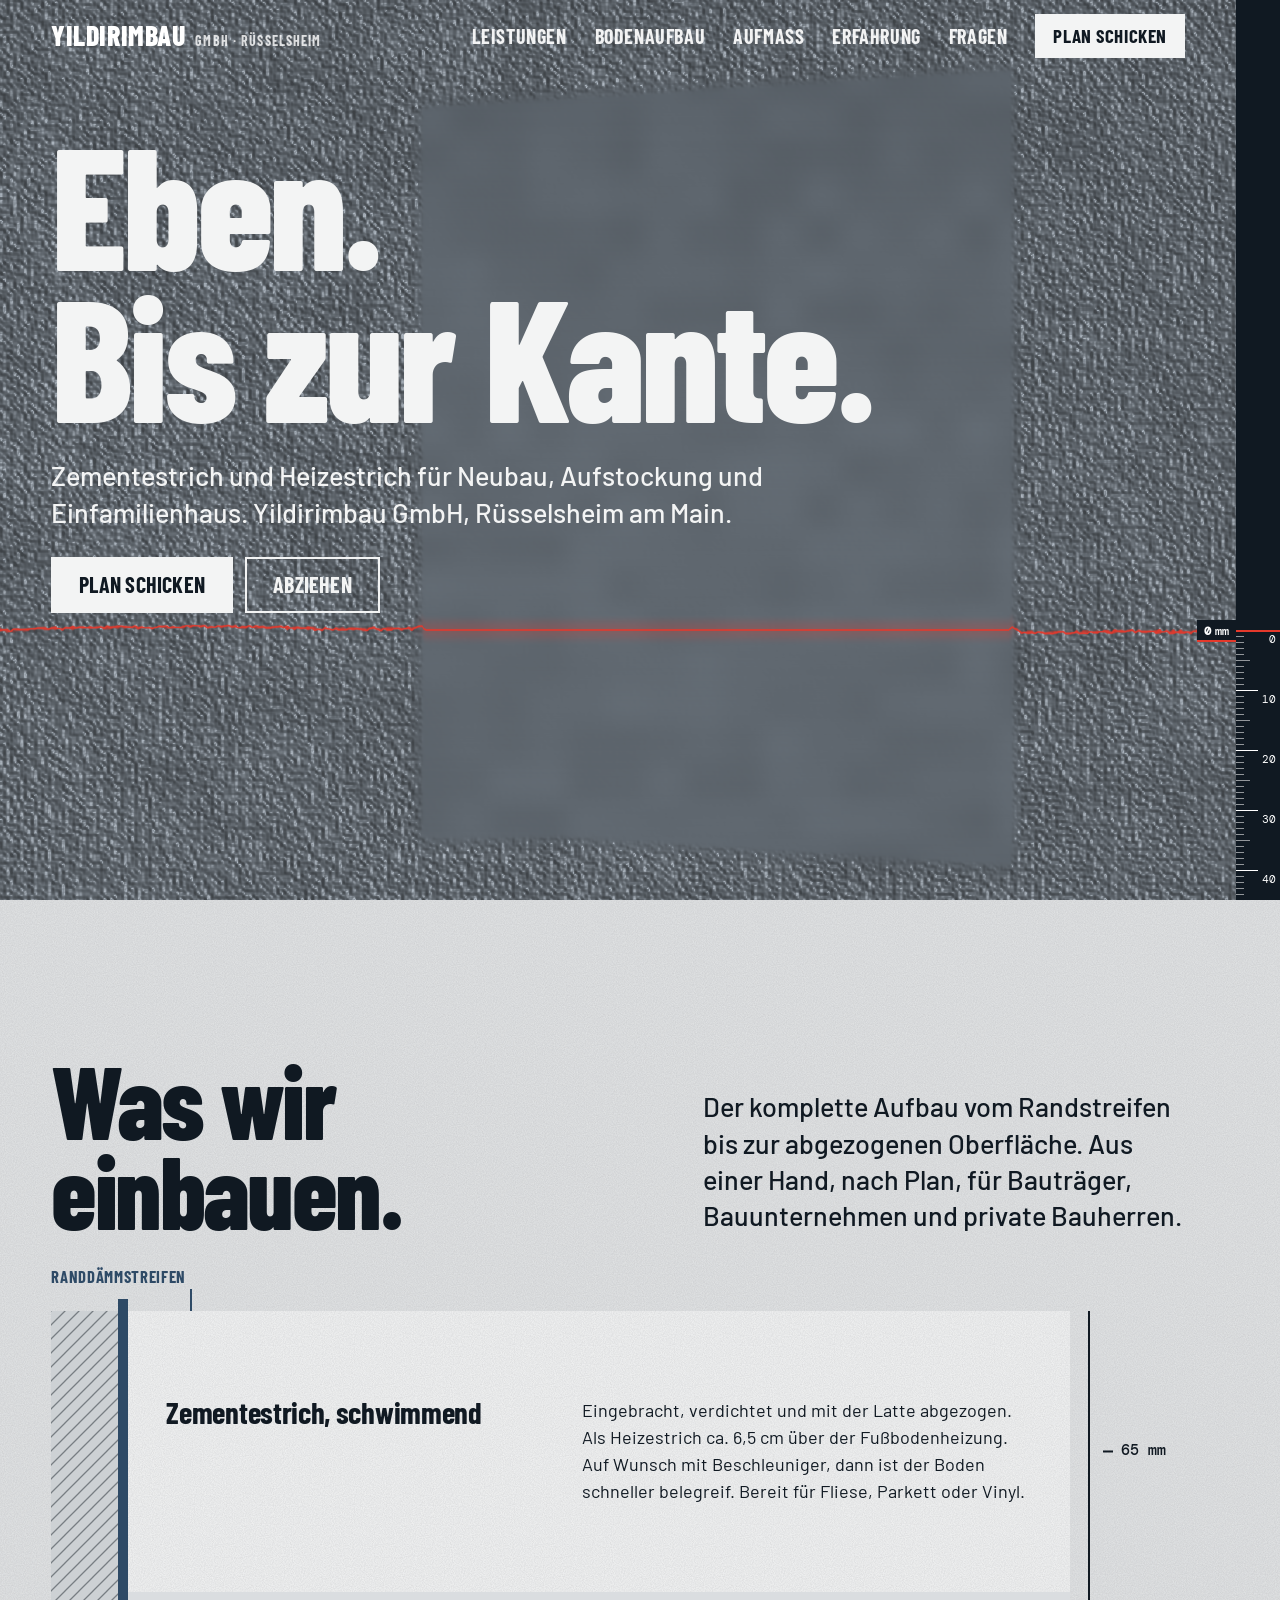
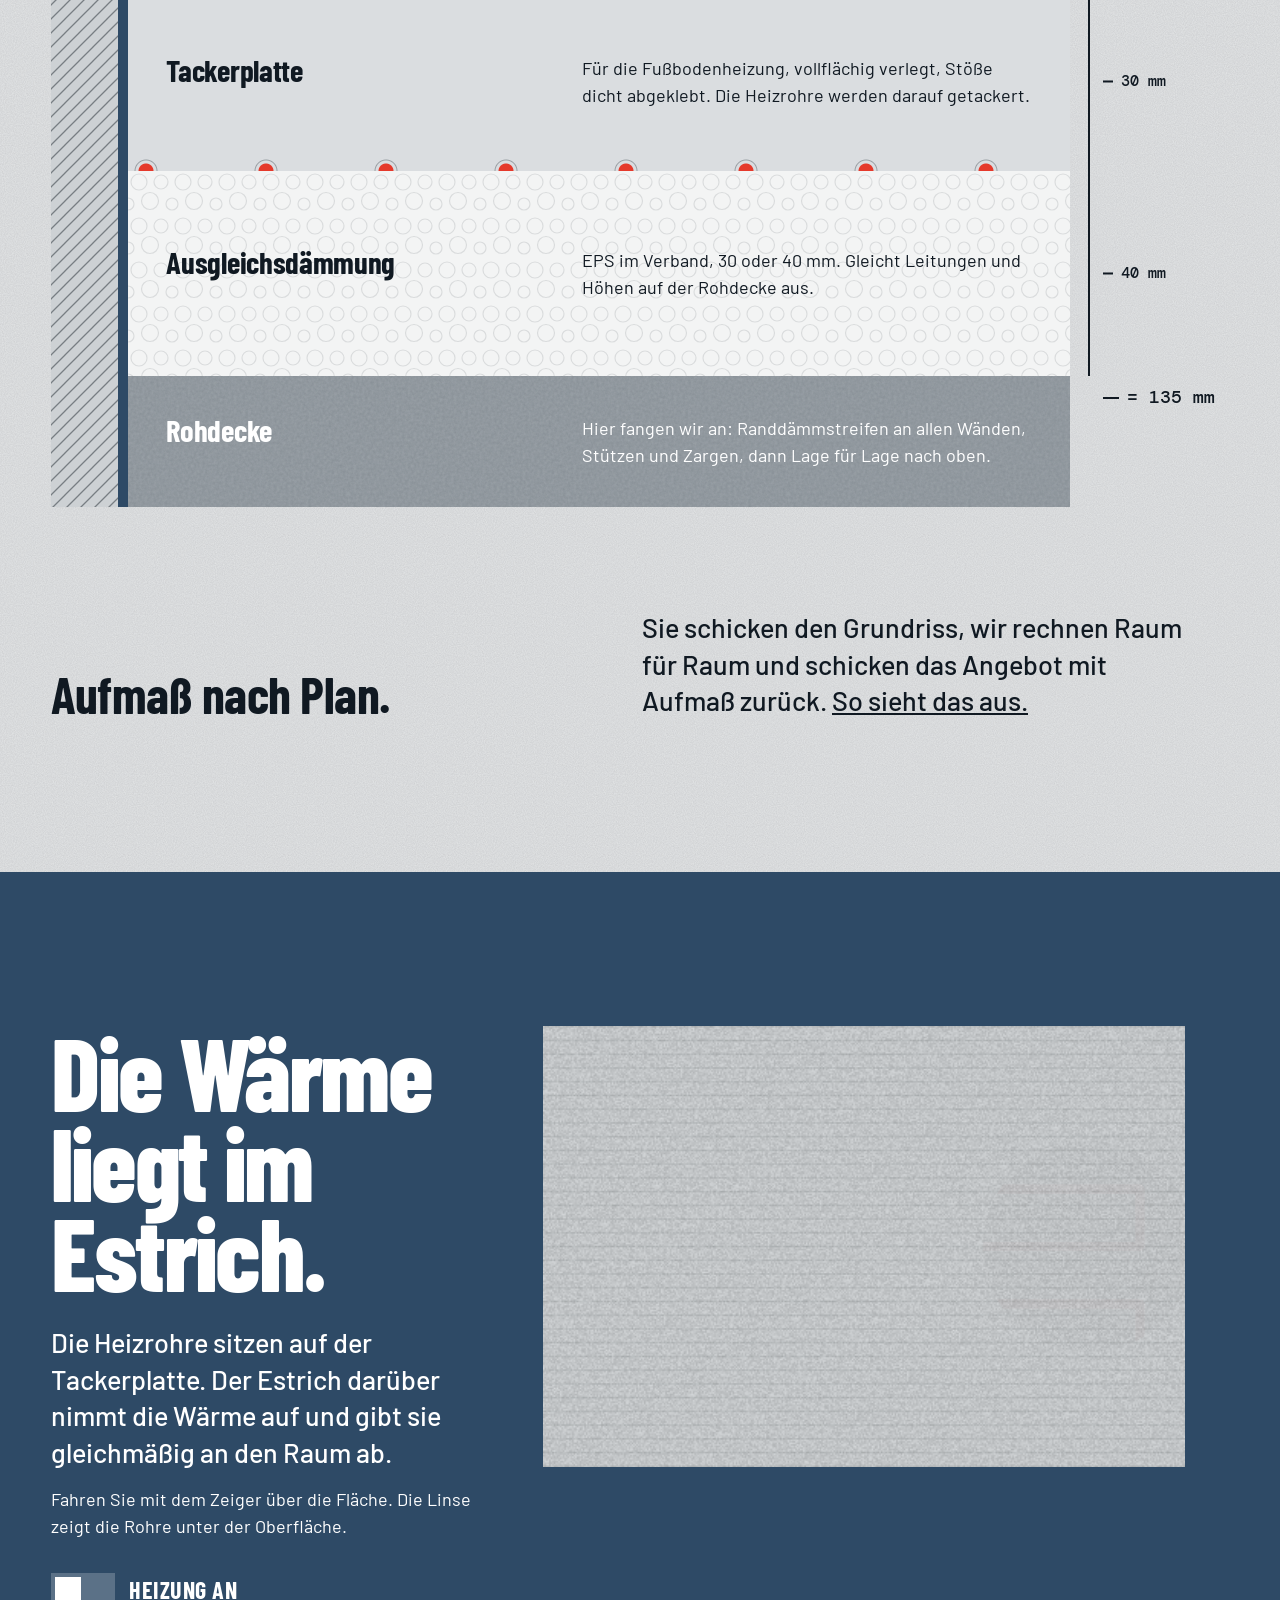
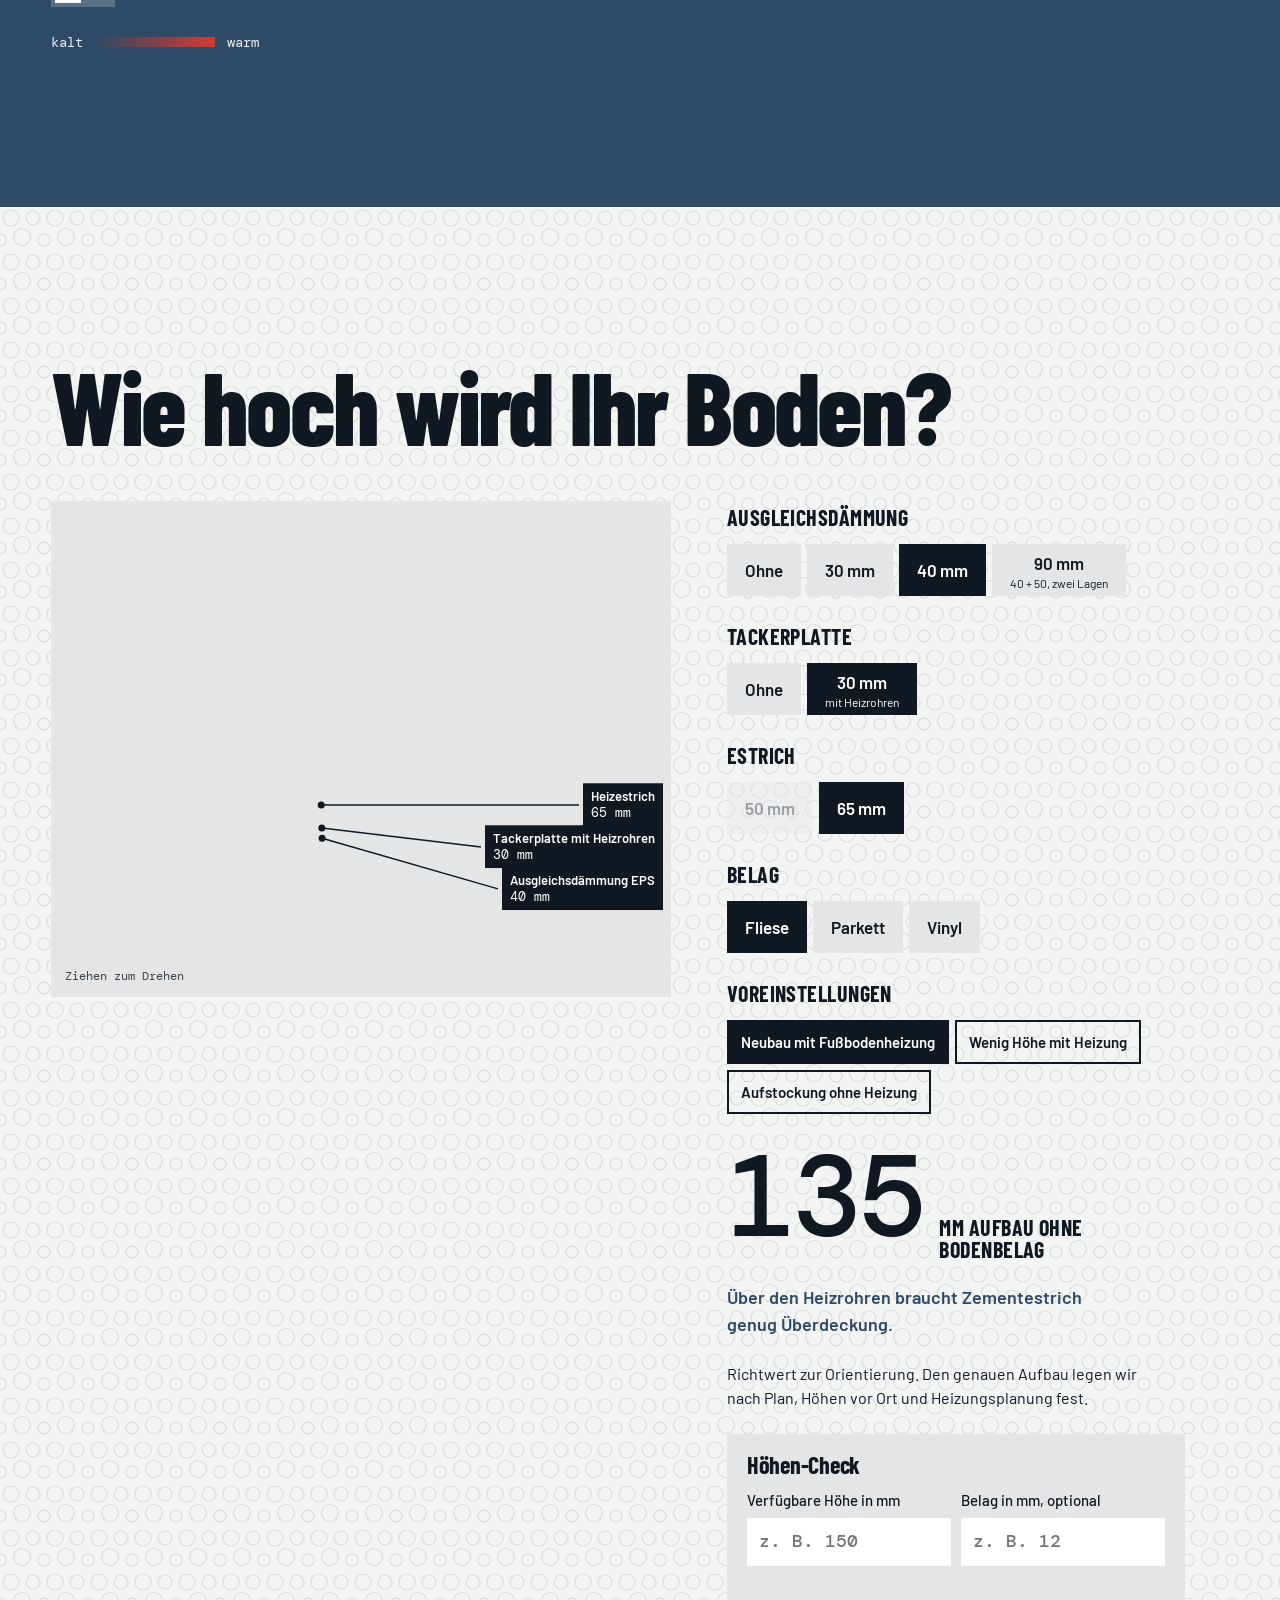
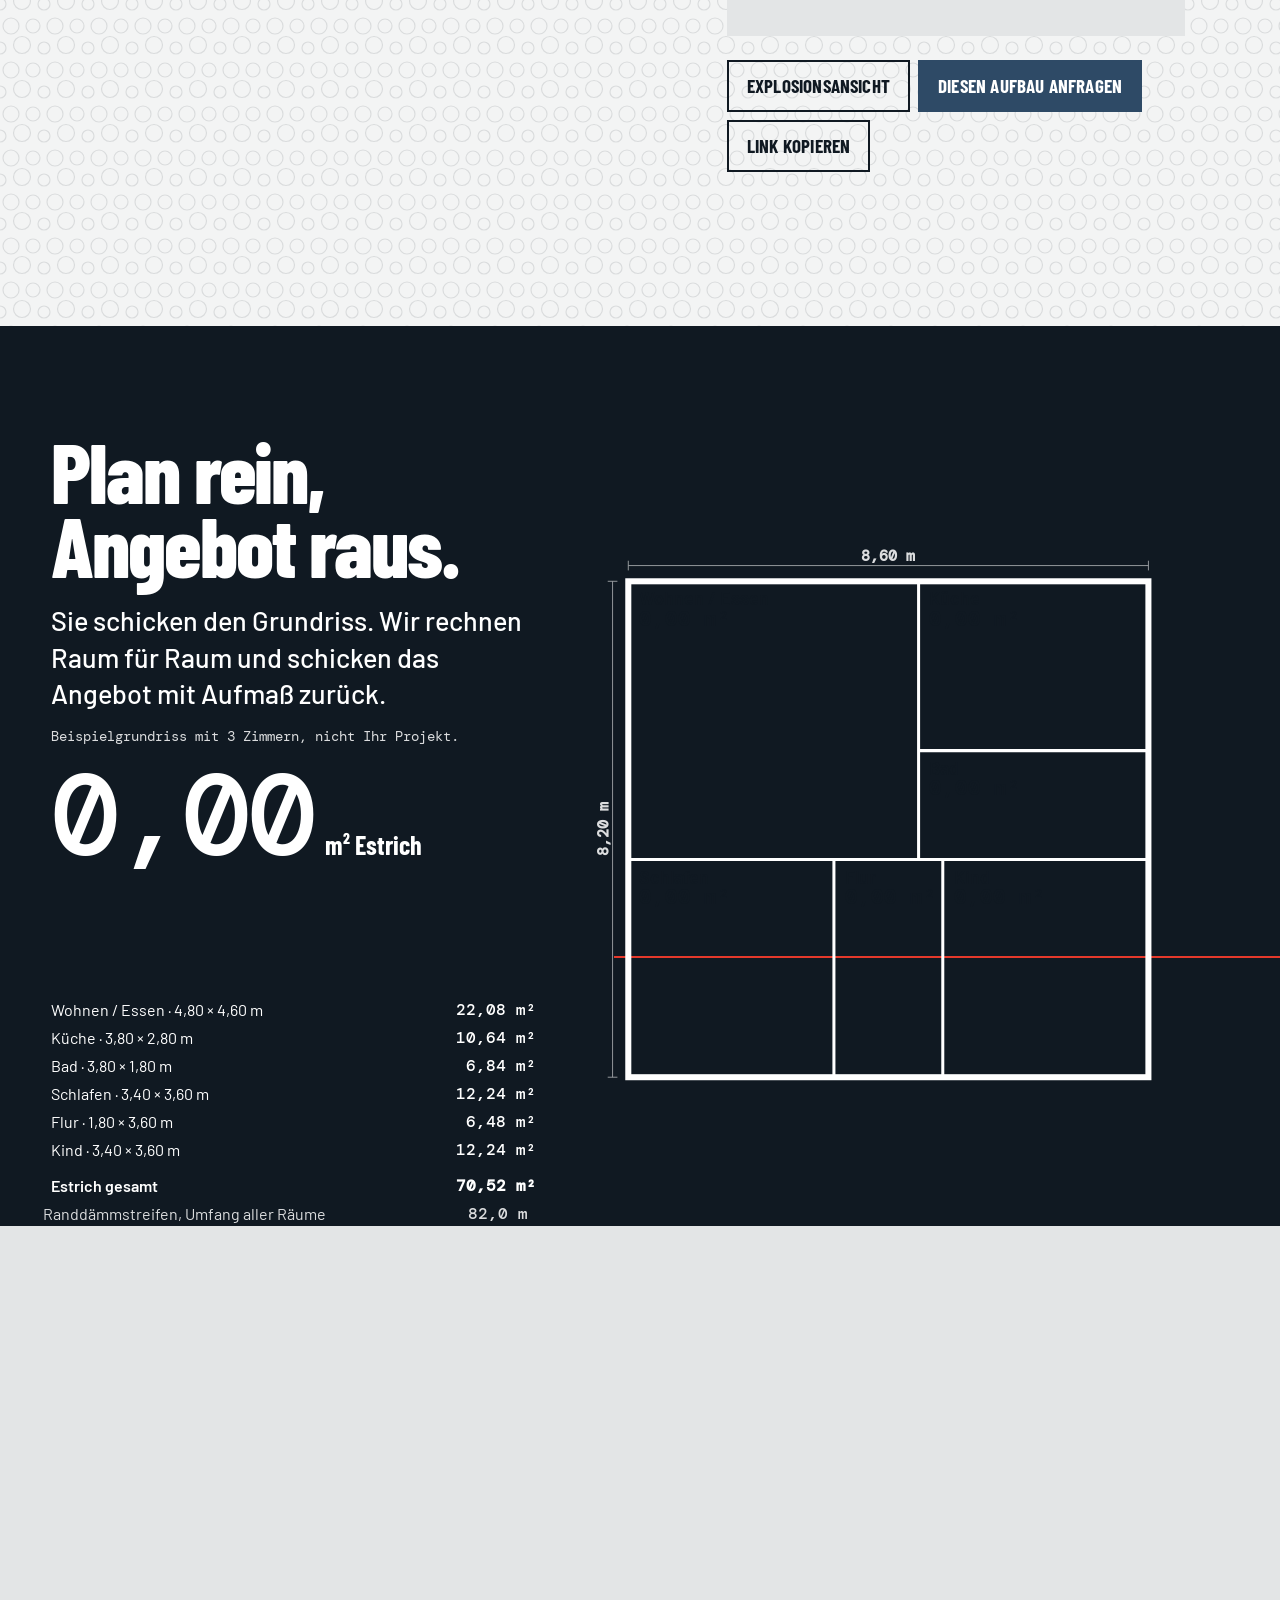
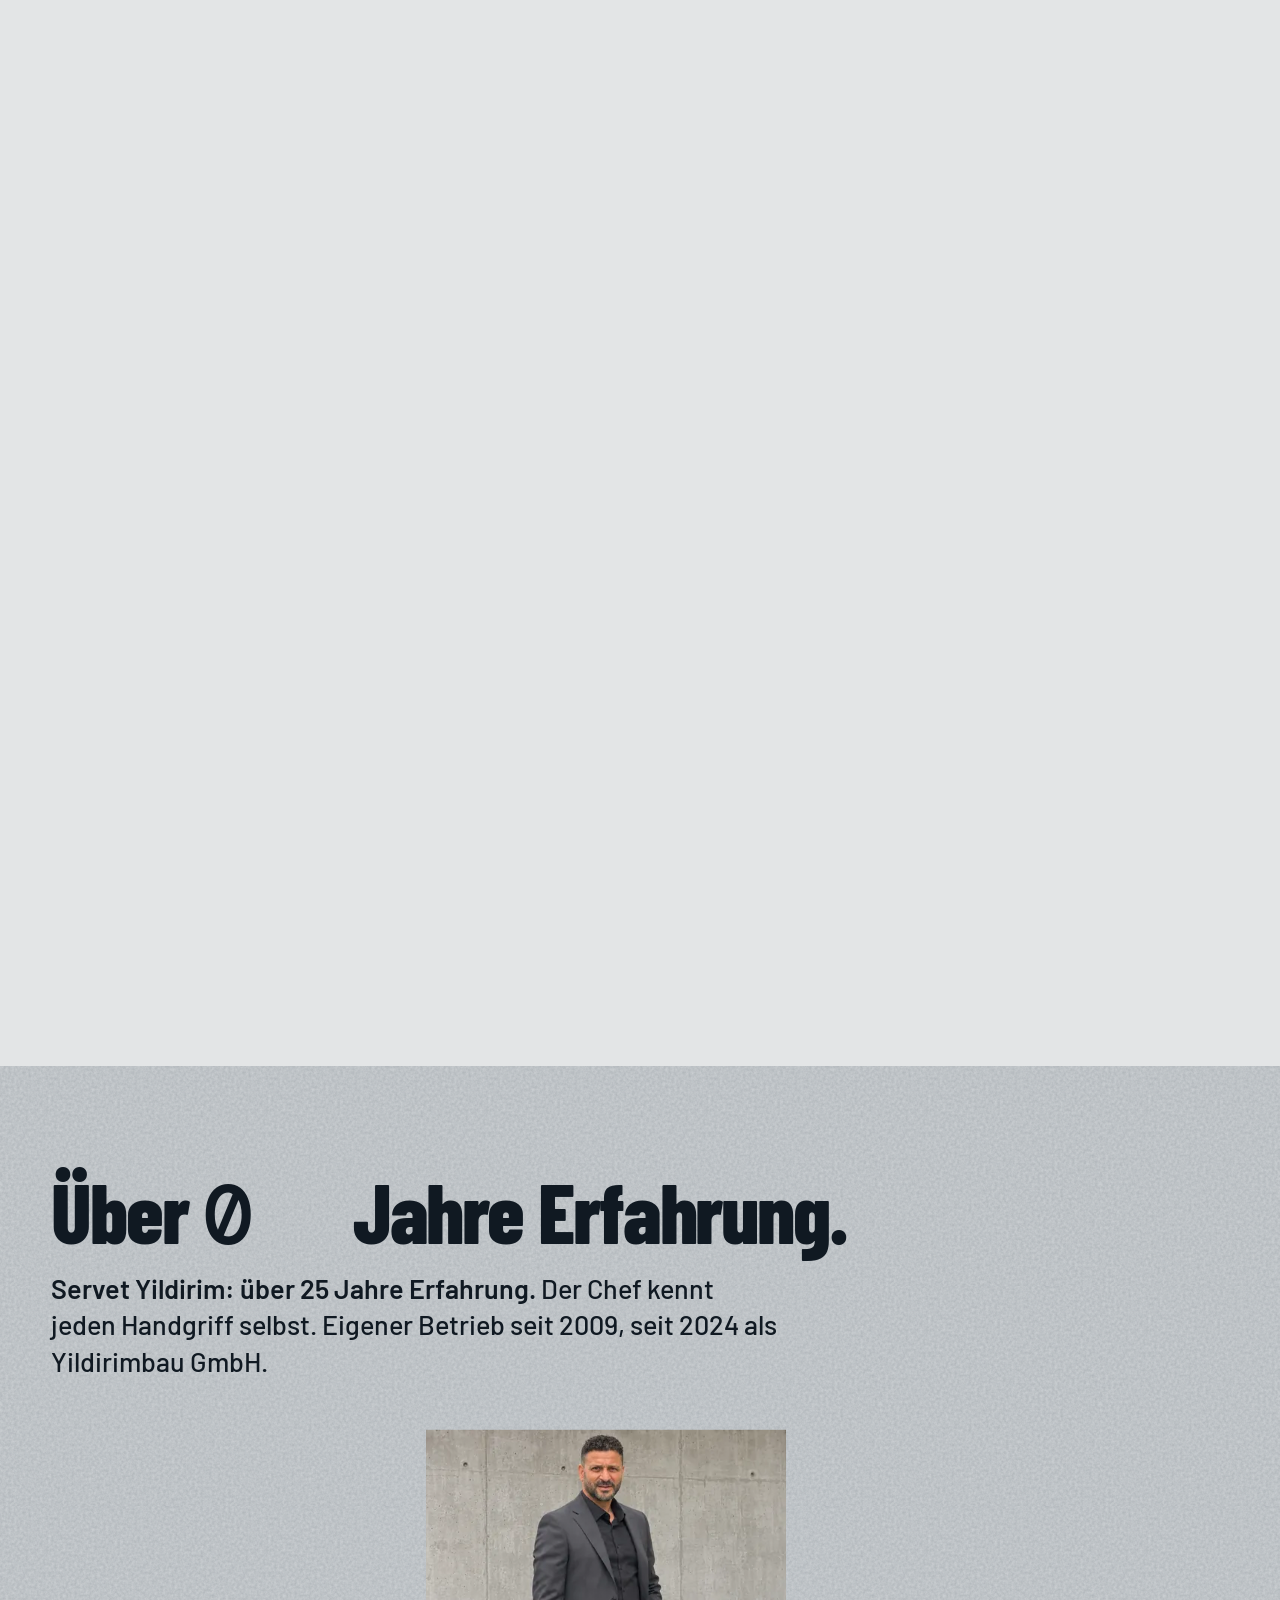
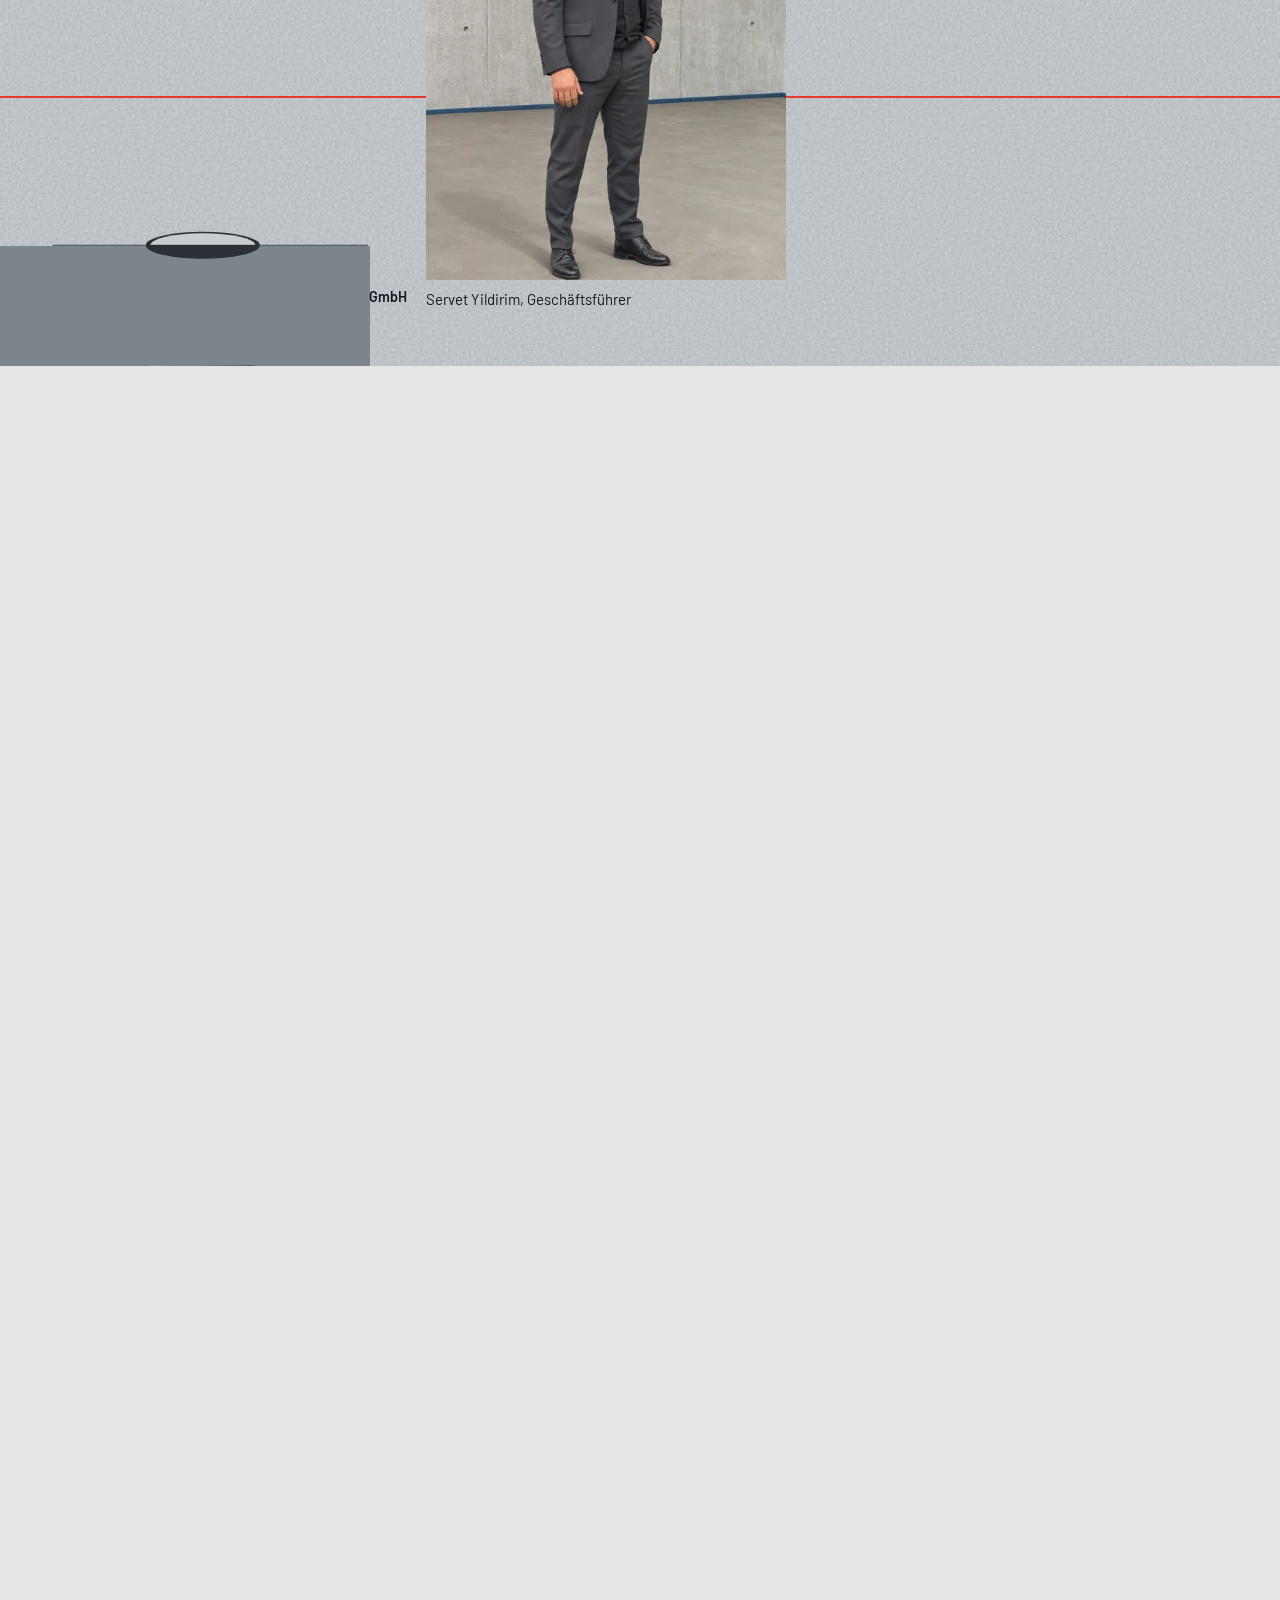
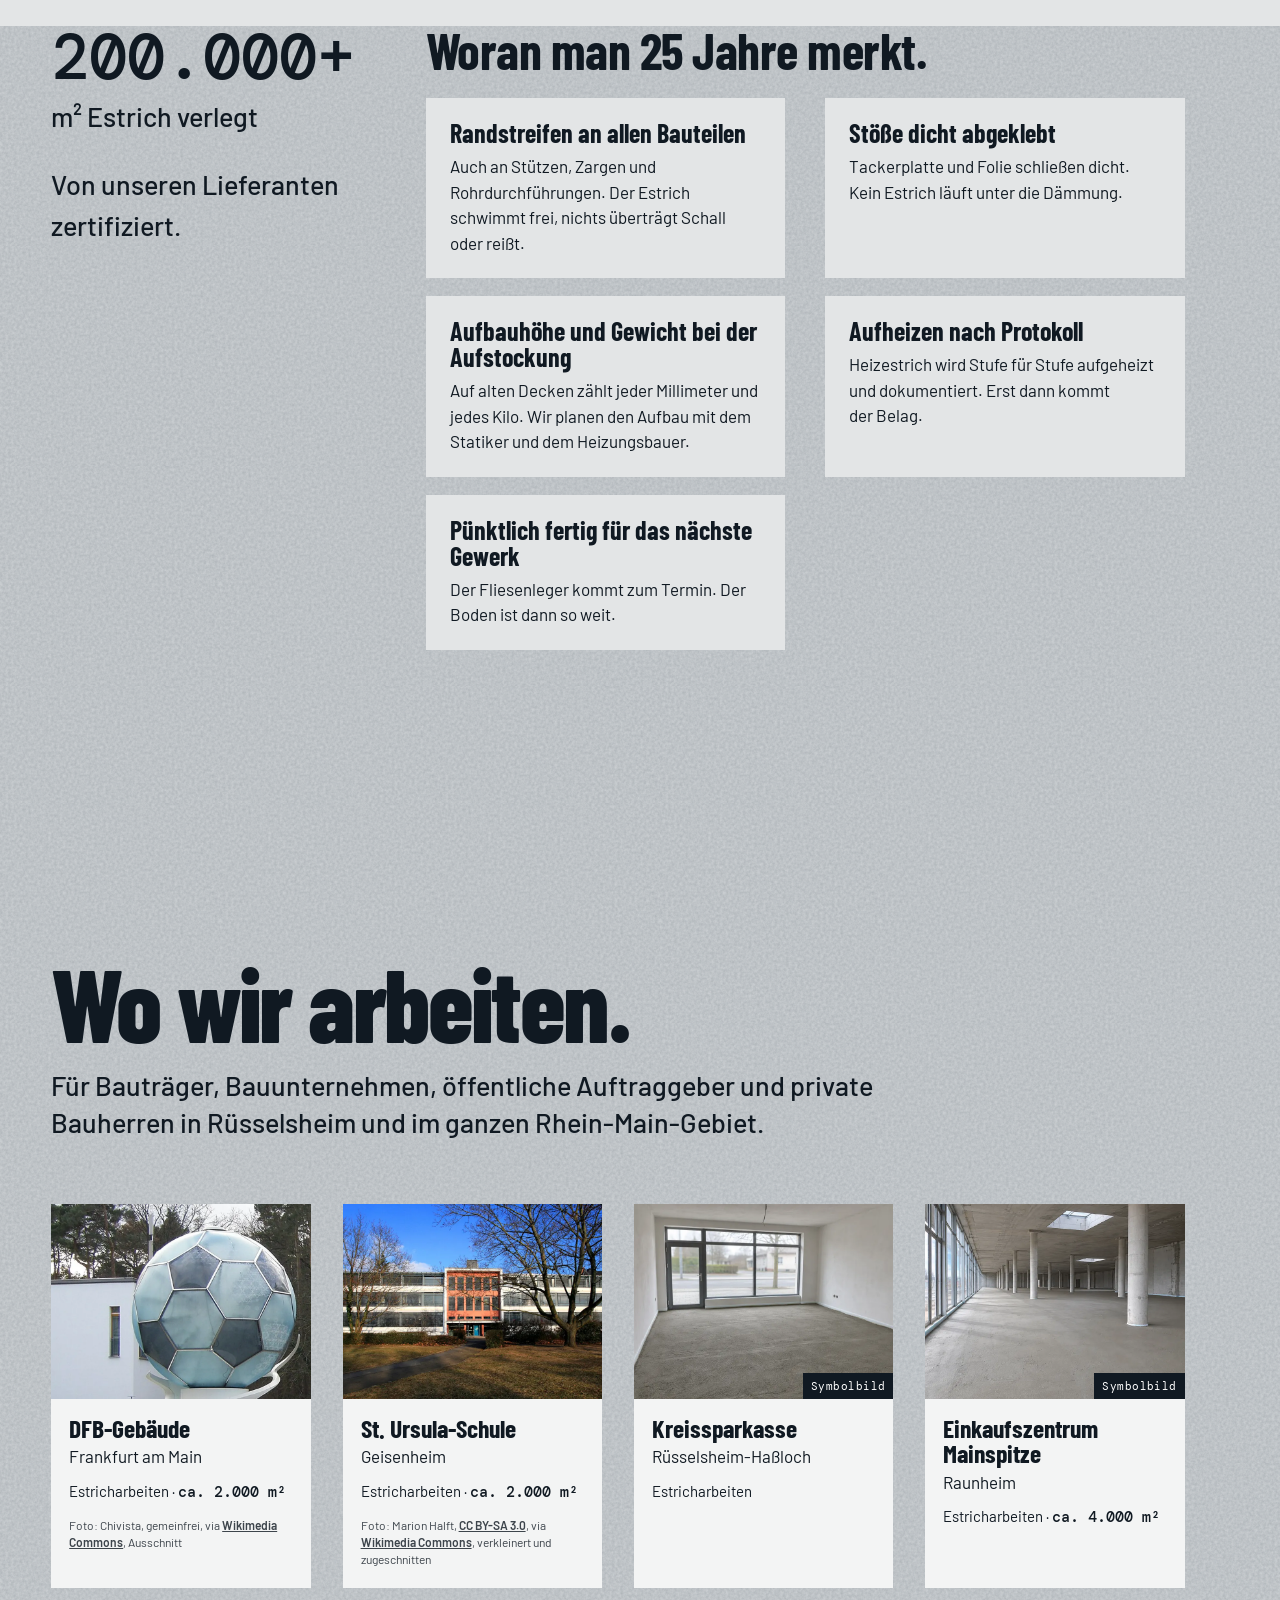
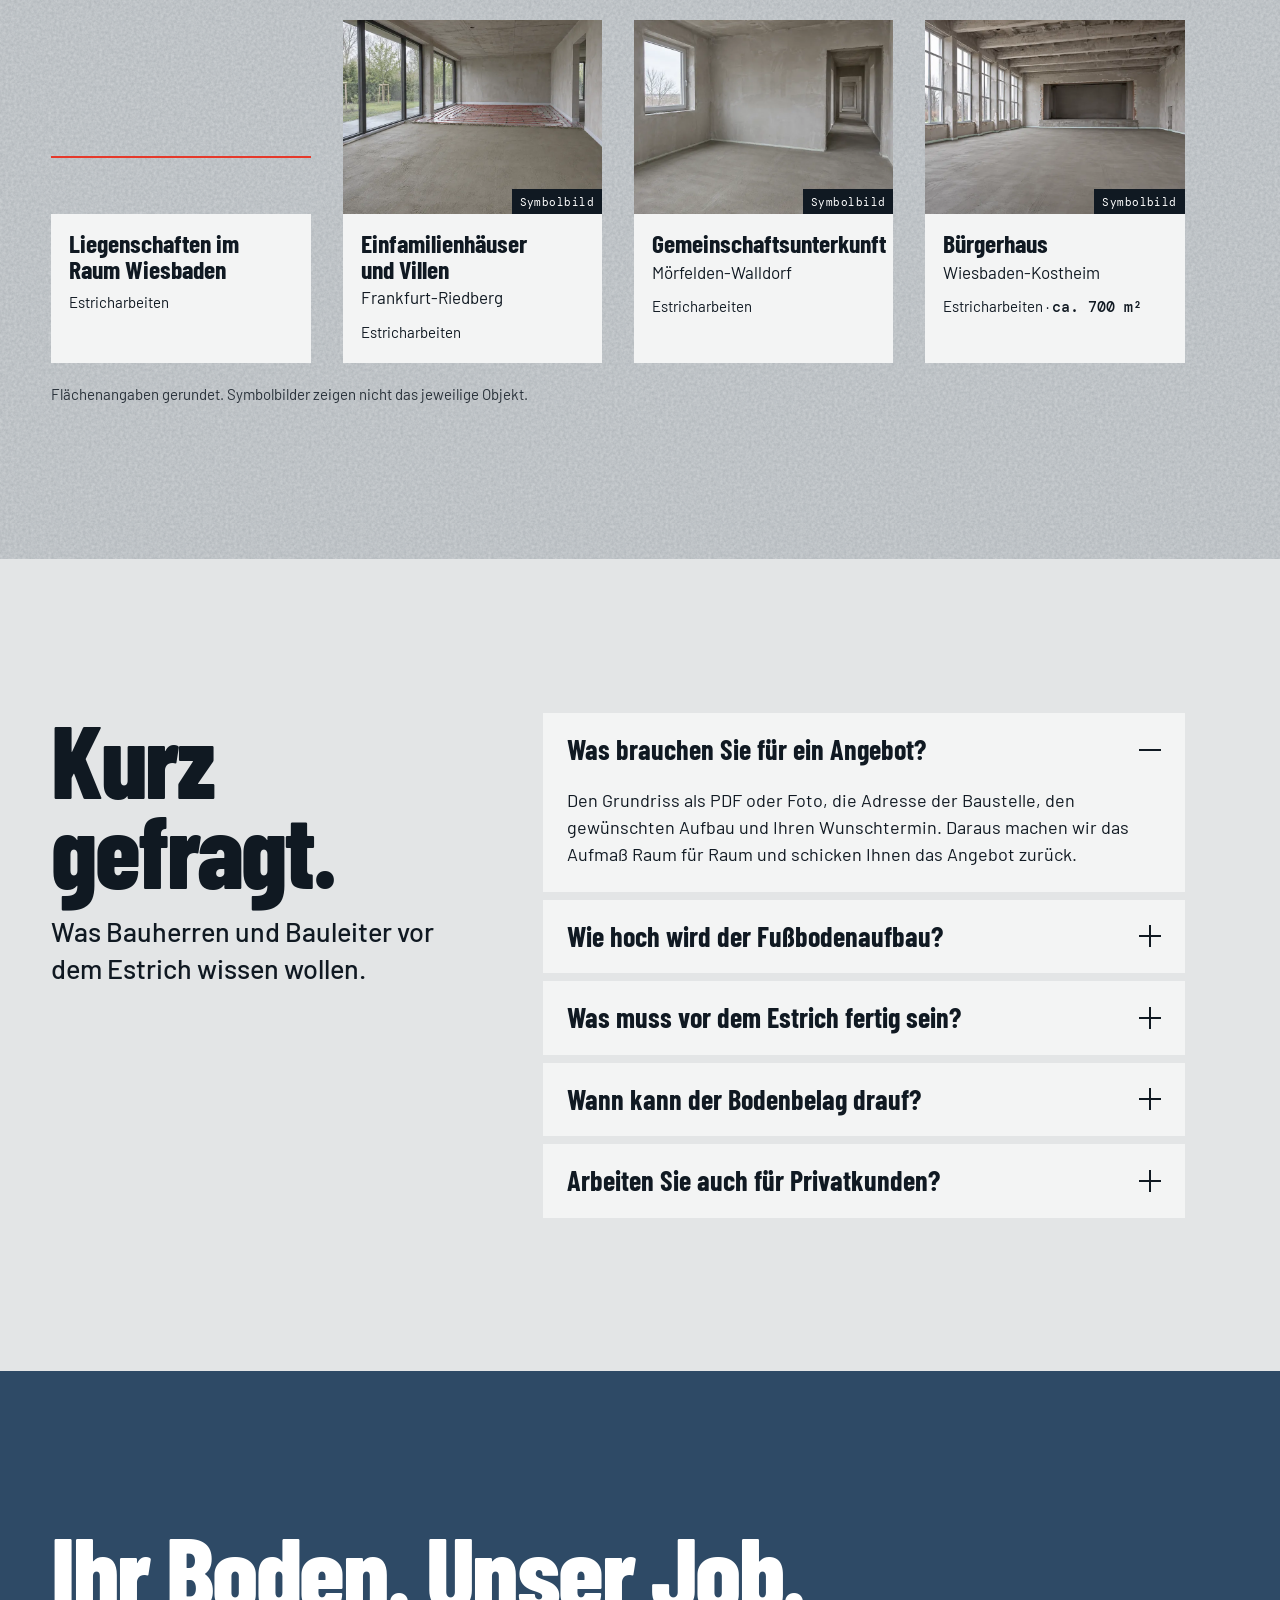
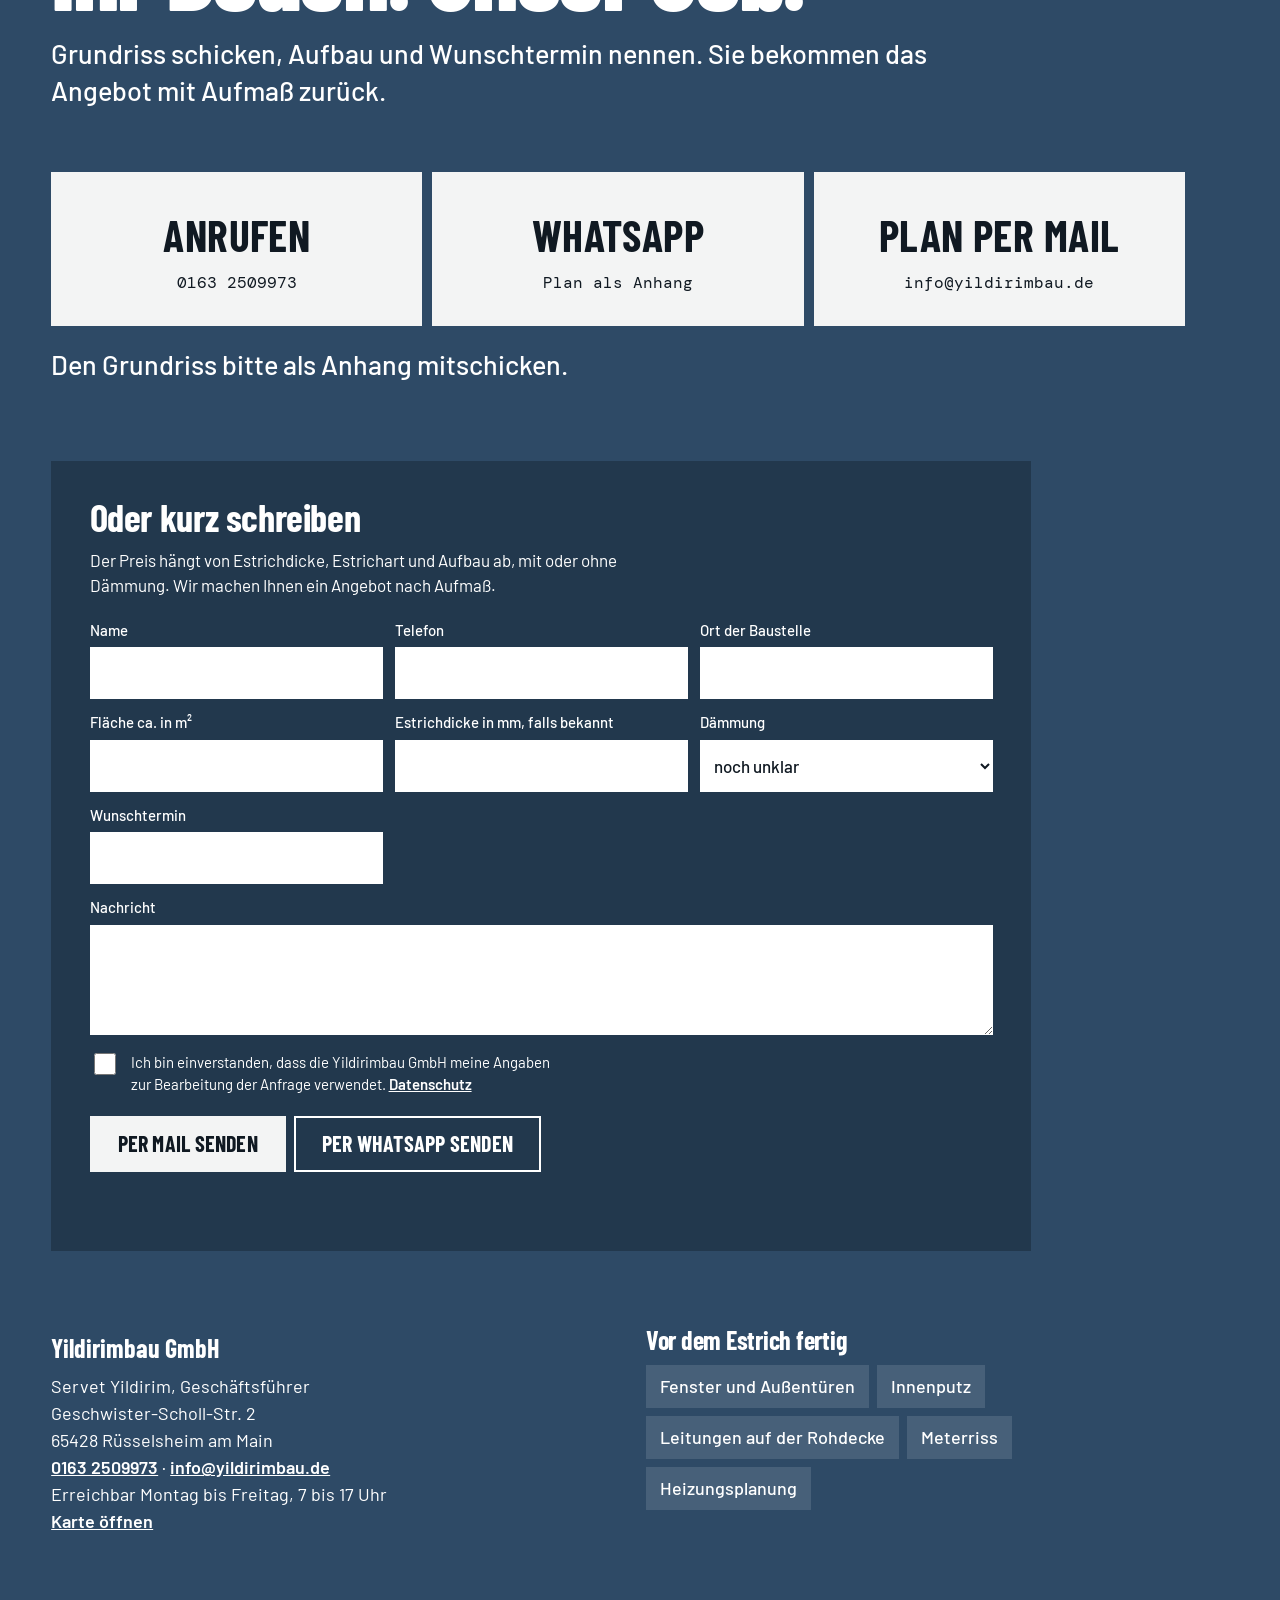
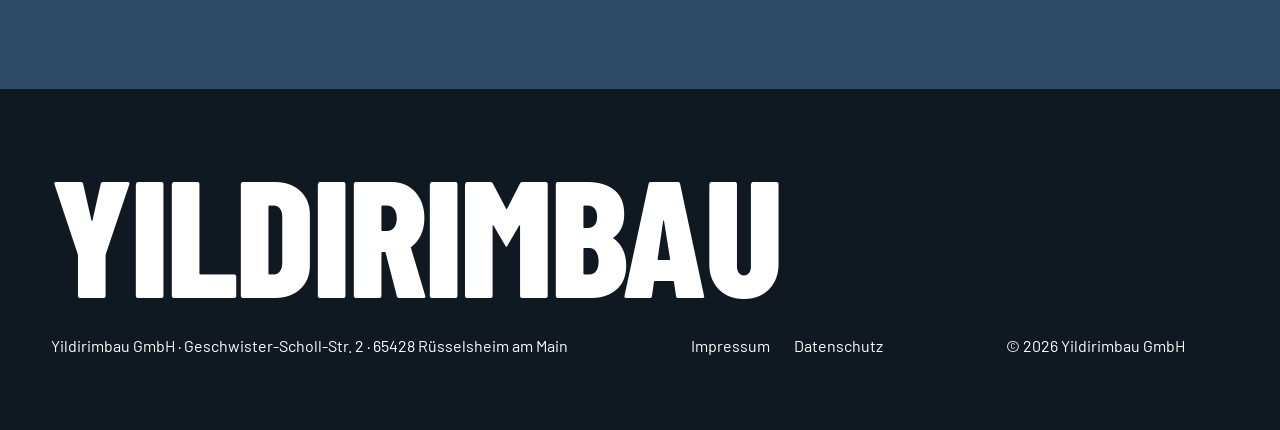
==== index.html @ 51aabd14 "Website Yildirimbau GmbH" ====
<!doctype html>
<html lang="de" class="no-js">
<head>
<meta charset="utf-8">
<meta name="viewport" content="width=device-width, initial-scale=1, viewport-fit=cover">
<title>Yildirimbau GmbH · Estrich und Bodenaufbau aus Rüsselsheim</title>
<meta name="description" content="Zementestrich, Heizestrich, Tackerplatte und Dämmung für Neubau, Aufstockung und Einfamilienhaus in Rüsselsheim und im Rhein-Main-Gebiet. Grundriss schicken, Angebot mit Aufmaß erhalten.">
<link rel="canonical" href="https://yildirimbau.de/">
<meta name="theme-color" content="#3E444A">
<meta property="og:type" content="website">
<meta property="og:locale" content="de_DE">
<meta property="og:site_name" content="Yildirimbau GmbH">
<meta property="og:title" content="Eben. Bis zur Kante. · Yildirimbau GmbH, Rüsselsheim">
<meta property="og:description" content="Zementestrich und Heizestrich für Neubau, Aufstockung und Einfamilienhaus. Grundriss schicken, Angebot mit Aufmaß erhalten.">
<meta property="og:url" content="https://yildirimbau.de/">
<meta property="og:image" content="https://yildirimbau.de/og.png">
<meta property="og:image:width" content="1200">
<meta property="og:image:height" content="630">
<meta name="twitter:card" content="summary_large_image">
<link rel="icon" href="/favicon.svg" type="image/svg+xml">
<link rel="icon" href="/favicon.png" type="image/png" sizes="48x48">
<link rel="apple-touch-icon" href="/apple-touch-icon.png">
<link rel="preload" href="/fonts/barlow-condensed-800.woff2" as="font" type="font/woff2" crossorigin>
<link rel="preload" href="/fonts/barlow-400.woff2" as="font" type="font/woff2" crossorigin>
<script>document.documentElement.classList.replace('no-js','js');if(matchMedia('(prefers-reduced-motion: reduce)').matches)document.documentElement.classList.add('reduziert');</script>
<script type="application/ld+json">
{"@context":"https://schema.org","@type":"GeneralContractor","name":"Yildirimbau GmbH","url":"https://yildirimbau.de/","description":"Zementestrich, Heizestrich, Tackerplatte und Ausgleichsdämmung für Neubau, Aufstockung und Einfamilienhaus.","telephone":"+49 163 2509973","email":"info@yildirimbau.de","address":{"@type":"PostalAddress","streetAddress":"Geschwister-Scholl-Str. 2","postalCode":"65428","addressLocality":"Rüsselsheim am Main","addressRegion":"Hessen","addressCountry":"DE"},"areaServed":["Rüsselsheim am Main","Rhein-Main-Gebiet"],"openingHours":"Mo-Fr 07:00-17:00","founder":{"@type":"Person","name":"Servet Yildirim","jobTitle":"Geschäftsführer"},"knowsAbout":["Zementestrich","Heizestrich","Estrich mit Beschleuniger","Tackerplatte","Ausgleichsdämmung","Randdämmstreifen","Aufmaß nach Plan"]}
</script>
  <script type="module" crossorigin src="/assets/main-B-8OFK_D.js"></script>
  <link rel="modulepreload" crossorigin href="/assets/sections-P2Xu9kJm.js">
  <link rel="modulepreload" crossorigin href="/assets/gsap-BpGrfLoK.js">
  <link rel="stylesheet" crossorigin href="/assets/style-DOrQRk91.css">
</head>
<body>
<a class="skip" href="#inhalt">Zum Inhalt</a>

<header class="kopf" id="kopf">
  <a class="marke" href="#start"><b>YILDIRIMBAU</b><small>GMBH · RÜSSELSHEIM</small></a>
  <nav class="nav" aria-label="Hauptnavigation">
    <a href="#leistungen">Leistungen</a>
    <a href="#aufbau">Bodenaufbau</a>
    <a href="#aufmass">Aufmaß</a>
    <a href="#erfahrung">Erfahrung</a>
    
    <a href="#fragen">Fragen</a>
    <a href="#kontakt" class="btn">Plan schicken</a>
  </nav>
  <button class="burger" id="burger" type="button" aria-label="Menü öffnen" aria-expanded="false" aria-controls="menue"><span></span><span></span></button>
</header>
<nav class="menue" id="menue" aria-label="Menü">
  <a href="#leistungen">Leistungen</a>
  <a href="#aufbau">Bodenaufbau</a>
  <a href="#aufmass">Aufmaß</a>
  <a href="#erfahrung">Erfahrung</a>
  
  <a href="#fragen">Fragen</a>
  <a href="#kontakt">Kontakt</a>
  <p class="adresse">Yildirimbau GmbH · Geschwister-Scholl-Str. 2 · 65428 Rüsselsheim am Main</p>
</nav>

<aside class="messer" id="messer" aria-hidden="true">
  <div class="messer-clip"><div class="messer-band" id="messerBand"></div></div>
  <div class="messer-zeiger"><span><b id="messerWert">0</b><i>mm</i></span></div>
</aside>

<main id="inhalt">

<!-- 0 mm · frischer Estrich -->
<section class="scene hero" id="start" data-depth-from="0" data-depth-to="0" aria-label="Start">
  <div class="stage">
    <canvas class="hero-canvas" id="heroCanvas" aria-hidden="true"></canvas>
    <div class="hero-still" aria-hidden="true"></div>
    <div class="latte" id="latte" aria-hidden="true"><i></i></div>
    <div class="laser" aria-hidden="true"></div>
    <div class="wrap hero-text da">
      <h1><span class="zeile"><span>Eben.</span></span><span class="zeile"><span>Bis zur Kante.</span></span></h1>
      <p class="lead">Zementestrich und Heizestrich für Neubau, Aufstockung und Einfamilienhaus. Yildirimbau GmbH, Rüsselsheim am Main.</p>
      <div class="cta">
        <a class="btn hell" href="#kontakt">Plan schicken</a>
        <button class="btn linie" type="button" id="heroAbziehen">Abziehen</button>
      </div>
    </div>
    <p class="hero-tipp" id="heroTipp">Ziehen Sie die Latte über den Estrich.</p>
  </div>
</section>

<!-- Estrich · Leistungen als Schnitt -->
<section class="band leistungen" id="leistungen" data-depth-from="0" data-depth-to="65" aria-labelledby="h-leistungen">
  <div class="wrap">
    <div class="kopfzeile">
      <h2 id="h-leistungen" class="auftritt">Was wir einbauen.</h2>
      <p class="lead auftritt">Der komplette Aufbau vom Randstreifen bis zur abgezogenen Oberfläche. Aus einer Hand, nach Plan, für Bauträger, Bauunternehmen und private Bauherren.</p>
    </div>
    <div class="schnitt auftritt" role="img" aria-label="Schnitt durch einen Fußbodenaufbau: 65 Millimeter Estrich, 30 Millimeter Tackerplatte mit Heizrohren, 40 Millimeter Ausgleichsdämmung, darunter die Rohdecke. Links die Wand mit Randdämmstreifen.">
      <div class="wand"><span class="rand"></span><b class="rand-name">Randdämmstreifen</b></div>
      <div class="lagen">
        <div class="lage estrich">
          <span class="masz" aria-hidden="true">65 mm</span>
          <h3>Zementestrich, schwimmend</h3>
          <p>Eingebracht, verdichtet und mit der Latte abgezogen. Als Heizestrich ca. 6,5 cm über der Fußbodenheizung. Auf Wunsch mit Beschleuniger, dann ist der Boden schneller belegreif. Bereit für Fliese, Parkett oder Vinyl.</p>
        </div>
        <div class="lage tacker">
          <span class="masz" aria-hidden="true">30 mm</span>
          <h3>Tackerplatte</h3>
          <p>Für die Fußbodenheizung, vollflächig verlegt, Stöße dicht abgeklebt. Die Heizrohre werden darauf getackert.</p>
        </div>
        <div class="lage daemmung">
          <span class="masz" aria-hidden="true">40 mm</span>
          <span class="masz summe" aria-hidden="true">= 135 mm</span>
          <h3>Ausgleichsdämmung</h3>
          <p>EPS im Verband, 30 oder 40 mm. Gleicht Leitungen und Höhen auf der Rohdecke aus.</p>
        </div>
        <div class="lage rohdecke">
          <h3>Rohdecke</h3>
          <p>Hier fangen wir an: Randdämmstreifen an allen Wänden, Stützen und Zargen, dann Lage für Lage nach oben.</p>
        </div>
      </div>
      <div class="kette" aria-hidden="true"></div>
    </div>
    <div class="aufmass-hinweis">
      <h3 class="auftritt">Aufmaß nach Plan.</h3>
      <p class="auftritt">Sie schicken den Grundriss, wir rechnen Raum für Raum und schicken das Angebot mit Aufmaß zurück. <a href="#aufmass">So sieht das aus.</a></p>
    </div>
    
  </div>
</section>

<!-- Heizrohre · Wärmebild -->
<section class="band waerme" id="waerme" data-depth-from="65" data-depth-to="95" aria-labelledby="h-waerme">
  <div class="wrap waerme-grid">
    <div class="waerme-text">
      <h2 id="h-waerme" class="auftritt">Die Wärme liegt im Estrich.</h2>
      <p class="lead auftritt">Die Heizrohre sitzen auf der Tackerplatte. Der Estrich darüber nimmt die Wärme auf und gibt sie gleichmäßig an den Raum ab.</p>
      <p class="auftritt">Fahren Sie mit dem Zeiger über die Fläche. Die Linse zeigt die Rohre unter der Oberfläche.</p>
      <label class="schalter auftritt"><input type="checkbox" id="heizungAn" role="switch" aria-checked="false"><span class="knopf"></span><span>Heizung an</span></label>
      <p class="waerme-legende" aria-hidden="true"><span>kalt</span><i></i><span>warm</span></p>
    </div>
    <div class="waerme-bild" id="waermeBild">
      <canvas id="waermeCanvas" aria-label="Draufsicht auf den Estrich. Die Linse am Zeiger zeigt die Heizrohre unter der Oberfläche." role="img"></canvas>
      <svg class="waerme-still" viewBox="0 0 800 550" aria-hidden="true">
        <rect width="800" height="550" fill="#CDD1D4"/>
        <path d="M60 60h680M740 60v70H60M60 130v70h680M740 200v70H60M60 270v70h680M740 340v70H60M60 410v70h680" fill="none" stroke="#E5392B" stroke-width="10" stroke-linejoin="round"/>
        <path d="M60 60h680M740 60v70H60M60 130v70h680M740 200v70H60M60 270v70h680M740 340v70H60M60 410v70h680" fill="none" stroke="#2E4A66" stroke-width="4" stroke-linejoin="round" stroke-dasharray="20 60"/>
      </svg>
    </div>
  </div>
</section>

<!-- Dämmung · 3D-Aufbau-Konfigurator -->
<section class="band aufbau" id="aufbau" data-depth-from="95" data-depth-to="135" aria-labelledby="h-aufbau">
  <div class="wrap">
    <h2 id="h-aufbau" class="auftritt">Wie hoch wird Ihr Boden?</h2>
    <div class="k-grid">
      <div class="k-view" id="kView">
        <canvas id="kCanvas" aria-label="Aufgeschnittenes Bodenstück mit Wand und Randstreifen, drehbar. Zeigt die gewählten Schichten mit Maßen." role="img"></canvas>
        <div class="k-labels" id="kLabels" aria-hidden="true"></div>
        <svg class="k-leaders" id="kLeaders" aria-hidden="true"></svg>
        <svg class="k-svg" id="kSvg" viewBox="0 0 600 480" role="img" aria-label="Schnitt durch den gewählten Bodenaufbau mit Maßen">
          <defs><pattern id="kSchraffur" width="12" height="12" patternUnits="userSpaceOnUse"><path d="M-2 14L14-2M-2 2L2-2M10 14l4-4" stroke="#101922" stroke-opacity=".45" stroke-width="1.2"/></pattern></defs>
          <rect x="0" y="0" width="60" height="480" fill="#CDD1D4"/><rect x="0" y="0" width="60" height="480" fill="url(#kSchraffur)"/>
          <rect x="60" y="80" width="10" height="330" fill="#2E4A66"/>
          <rect x="70" y="100" width="470" height="130" fill="#E3E5E6"/>
          <rect x="70" y="230" width="470" height="60" fill="#DADDE0"/>
          <g fill="#E5392B"><circle cx="110" cy="246" r="7"/><circle cx="190" cy="246" r="7"/><circle cx="270" cy="246" r="7"/><circle cx="350" cy="246" r="7"/><circle cx="430" cy="246" r="7"/><circle cx="510" cy="246" r="7"/></g>
          <rect x="70" y="290" width="470" height="80" fill="#F3F4F4"/>
          <rect x="70" y="370" width="470" height="110" fill="#9AA1A7"/>
          <text class="name" x="86" y="130">Heizestrich</text><text class="mass" x="86" y="152">65 mm</text>
          <text class="name" x="86" y="282">Tackerplatte mit Heizrohren</text>
          <text class="name" x="86" y="330">Ausgleichsdämmung EPS</text><text class="mass" x="86" y="352">40 mm</text>
          <text class="name" x="86" y="400" fill="#fff">Rohdecke</text>
          <g stroke="#101922" stroke-width="2"><path d="M560 100v270M552 100h16M552 230h16M552 290h16M552 370h16"/></g>
          <text class="mass" x="566" y="170" transform="rotate(-90 566 170)" text-anchor="middle">65</text>
          <text class="mass" x="566" y="262" transform="rotate(-90 566 262)" text-anchor="middle">30</text>
          <text class="mass" x="566" y="332" transform="rotate(-90 566 332)" text-anchor="middle">40</text>
          <text class="mass" x="590" y="240" transform="rotate(-90 590 240)" text-anchor="middle">135 mm</text>
        </svg>
        <p class="k-stand" id="kStand" aria-hidden="true">Ziehen zum Drehen</p>
      </div>
      <form class="k-form" id="kForm" novalidate>
        <fieldset class="k-feld" data-key="daemmung">
          <legend>Ausgleichsdämmung</legend>
          <div class="seg" role="radiogroup" aria-label="Ausgleichsdämmung">
            <button type="button" role="radio" data-v="0" aria-checked="false">Ohne</button>
            <button type="button" role="radio" data-v="30" aria-checked="false">30 mm</button>
            <button type="button" role="radio" data-v="40" aria-checked="true">40 mm</button>
            <button type="button" role="radio" data-v="90" aria-checked="false">90 mm<small>40 + 50, zwei Lagen</small></button>
          </div>
        </fieldset>
        <fieldset class="k-feld" data-key="tacker">
          <legend>Tackerplatte</legend>
          <div class="seg" role="radiogroup" aria-label="Tackerplatte">
            <button type="button" role="radio" data-v="0" aria-checked="false">Ohne</button>
            <button type="button" role="radio" data-v="30" aria-checked="true">30 mm<small>mit Heizrohren</small></button>
          </div>
        </fieldset>
        <fieldset class="k-feld" data-key="estrich">
          <legend>Estrich</legend>
          <div class="seg" role="radiogroup" aria-label="Estrich">
            <button type="button" role="radio" data-v="50" aria-checked="false" id="kEstrich50">50 mm</button>
            <button type="button" role="radio" data-v="65" aria-checked="true">65 mm</button>
          </div>
        </fieldset>
        <fieldset class="k-feld" data-key="belag">
          <legend>Belag</legend>
          <div class="seg" role="radiogroup" aria-label="Belag, nur Optik">
            <button type="button" role="radio" data-v="fliese" aria-checked="true">Fliese</button>
            <button type="button" role="radio" data-v="parkett" aria-checked="false">Parkett</button>
            <button type="button" role="radio" data-v="vinyl" aria-checked="false">Vinyl</button>
          </div>
        </fieldset>
        <div class="k-vor" id="kVor">
          <span>Voreinstellungen</span>
          <button type="button" data-vor="neubau" aria-pressed="true">Neubau mit Fußbodenheizung</button>
          <button type="button" data-vor="wenig-hoehe" aria-pressed="false">Wenig Höhe mit Heizung</button>
          <button type="button" data-vor="aufstockung" aria-pressed="false">Aufstockung ohne Heizung</button>
        </div>
        <div class="k-gesamt" aria-live="polite" aria-atomic="true"><span class="mass" id="kGesamt">135</span><span>mm Aufbau ohne Bodenbelag</span></div>
        <p class="k-hinweis" id="kHinweis" aria-live="polite">Über den Heizrohren braucht Zementestrich genug Überdeckung.</p>
        <p class="k-richtwert">Richtwert zur Orientierung. Den genauen Aufbau legen wir nach Plan, Höhen vor Ort und Heizungsplanung fest.</p>
        <div class="k-check">
          <h3>Höhen-Check</h3>
          <div class="felder">
            <label>Verfügbare Höhe in mm<input type="number" inputmode="numeric" min="0" max="999" step="1" id="kHoehe" placeholder="z. B. 150"></label>
            <label>Belag in mm, optional<input type="number" inputmode="numeric" min="0" max="99" step="1" id="kBelagMm" placeholder="z. B. 12"></label>
          </div>
          <output id="kCheck" for="kHoehe kBelagMm" aria-live="polite"></output>
        </div>
        <div class="k-aktion">
          <button type="button" class="btn linie" id="kExplosion" aria-pressed="false">Explosionsansicht</button>
          <button type="button" class="btn" id="kAnfragen" aria-expanded="false" aria-controls="kAnfrage">Diesen Aufbau anfragen</button>
          <button type="button" class="btn linie" id="kLink">Link kopieren</button>
          <span class="k-kopie" id="kKopie" aria-live="polite"></span>
        </div>
        <div class="k-anfrage" id="kAnfrage" hidden>
          <h3>Anfrage mit diesem Aufbau</h3>
          <div class="felder">
            <label>Fläche in m²<input type="text" inputmode="decimal" id="kFlaeche" placeholder="z. B. 120"></label>
            <label>Baustelle<input type="text" id="kBaustelle" placeholder="Ort oder Adresse"></label>
            <label>Wunschtermin<input type="text" id="kTermin" placeholder="z. B. Kalenderwoche"></label>
          </div>
          <pre id="kText" aria-label="Text der Anfrage"></pre>
          <div class="wege">
            <a class="btn hell" id="kWhatsapp" href="https://wa.me/491632509973" rel="noopener" target="_blank">Per WhatsApp</a>
            <a class="btn hell" id="kMail" href="mailto:info@yildirimbau.de">Per Mail</a>
          </div>
          <p class="hinweis">Den Grundriss bitte als Anhang mitschicken.</p>
        </div>
      </form>
    </div>
  </div>
</section>

<!-- Trennlage · Plan rein, Angebot raus -->
<section class="scene aufmass" id="aufmass" data-depth-from="135" data-depth-to="135" aria-labelledby="h-aufmass">
  <div class="stage">
    <div class="laser" aria-hidden="true"></div>
    <div class="wrap aufmass-grid">
      <div class="aufmass-text">
        <h2 id="h-aufmass">Plan rein, Angebot raus.</h2>
        <p class="lead">Sie schicken den Grundriss. Wir rechnen Raum für Raum und schicken das Angebot mit Aufmaß zurück.</p>
        <p class="beispiel">Beispielgrundriss mit 3 Zimmern, nicht Ihr Projekt.</p>
        <div class="aufmass-summe" aria-live="off"><span class="mass" id="amSumme">70,52</span><span>m² Estrich</span></div>
      </div>
      <div class="aufmass-plan">
        <svg id="amPlan" viewBox="0 0 980 939.9999999999999" role="img" aria-label="Beispielgrundriss mit sechs Räumen, Flächen in Quadratmetern">
<rect class="raum" data-raum="wohnen" x="64" y="64" width="472" height="451.99999999999994" style="--ox:300px;--oy:64px"/>
<rect class="raum" data-raum="kueche" x="544" y="64" width="372" height="272" style="--ox:730px;--oy:64px"/>
<rect class="raum" data-raum="bad" x="544" y="344" width="372" height="172" style="--ox:730px;--oy:344px"/>
<rect class="raum" data-raum="schlafen" x="64" y="524" width="332" height="352" style="--ox:230px;--oy:524px"/>
<rect class="raum" data-raum="flur" x="404" y="524" width="172" height="352" style="--ox:490px;--oy:524px"/>
<rect class="raum" data-raum="kind" x="584" y="524" width="332" height="352" style="--ox:750px;--oy:524px"/>
<rect class="mauer-aussen" x="60" y="60" width="860" height="819.9999999999999" fill="none" stroke="#fff" stroke-width="10"/>
<path class="mauer-innen" d="M540 60V520M60 520H540M540 60V340M540 340H920M540 340V520M540 520H920M400 520V880M60 520H400M580 520V880M400 520H580M580 520H920" fill="none" stroke="#fff" stroke-width="5"/>
<g class="raum-text" data-raum="wohnen"><text x="78" y="100">Wohnen / Essen</text><text class="m2" x="78" y="134" data-m2="wohnen">22,08 m²</text></g>
<g class="raum-text" data-raum="kueche"><text x="558" y="100">Küche</text><text class="m2" x="558" y="134" data-m2="kueche">10,64 m²</text></g>
<g class="raum-text" data-raum="bad"><text x="558" y="380">Bad</text><text class="m2" x="558" y="414" data-m2="bad">6,84 m²</text></g>
<g class="raum-text" data-raum="schlafen"><text x="78" y="560">Schlafen</text><text class="m2" x="78" y="594" data-m2="schlafen">12,24 m²</text></g>
<g class="raum-text" data-raum="flur"><text x="418" y="560">Flur</text><text class="m2" x="418" y="594" data-m2="flur">6,48 m²</text></g>
<g class="raum-text" data-raum="kind"><text x="598" y="560">Kind</text><text class="m2" x="598" y="594" data-m2="kind">12,24 m²</text></g>
<g class="masslinie"><path d="M60 34H920M60 26v16M920 26v16"/></g>
<text class="mass-aussen" x="490" y="26" text-anchor="middle">8,60 m</text>
<g class="masslinie"><path d="M34 60V879.9999999999999M26 60h16M26 879.9999999999999h16"/></g>
<text class="mass-aussen" x="26" y="469.99999999999994" text-anchor="middle" transform="rotate(-90 26 469.99999999999994)">8,20 m</text>
</svg>
      </div>
      <ol class="aufmass-liste" id="amListe" aria-label="Aufmaß des Beispielgrundrisses">
        <li data-raum="wohnen"><span>Wohnen / Essen · 4,80 × 4,60 m</span><span class="mass">22,08 m²</span></li>
<li data-raum="kueche"><span>Küche · 3,80 × 2,80 m</span><span class="mass">10,64 m²</span></li>
<li data-raum="bad"><span>Bad · 3,80 × 1,80 m</span><span class="mass">6,84 m²</span></li>
<li data-raum="schlafen"><span>Schlafen · 3,40 × 3,60 m</span><span class="mass">12,24 m²</span></li>
<li data-raum="flur"><span>Flur · 1,80 × 3,60 m</span><span class="mass">6,48 m²</span></li>
<li data-raum="kind"><span>Kind · 3,40 × 3,60 m</span><span class="mass">12,24 m²</span></li>
<li class="summe"><span>Estrich gesamt</span><span class="mass">70,52 m²</span></li>
<li class="rand"><span>Randdämmstreifen, Umfang aller Räume</span><span class="mass">82,0 m</span></li>
      </ol>
    </div>
  </div>
</section>

<!-- Rohdecke · Bohrkern 25 Jahre -->
<section class="scene erfahrung" id="erfahrung" data-depth-from="135" data-depth-to="135" aria-labelledby="h-erfahrung">
  <div class="stage">
    <div class="laser" aria-hidden="true"></div>
    <div class="wrap kern-grid">
      <div class="kern-kopf">
        <h2 id="h-erfahrung">Über <span class="mass" id="kernZahl">25+</span> Jahre Erfahrung.</h2>
        <p class="chef"><b>Servet Yildirim: über 25 Jahre Erfahrung.</b> Der Chef kennt jeden Handgriff selbst. Eigener Betrieb seit 2009, seit 2024 als Yildirimbau GmbH.</p>
        
      </div>
      <div class="kern-bild" id="kernBild">
        <svg viewBox="0 0 420 760" role="img" aria-label="Bohrkern aus 25 Schichten, aus der Rohdecke gezogen. Beschriftet: 2024 Yildirimbau GmbH, 2009 eigener Betrieb.">
<defs>
<clipPath id="kernClip"><rect x="130" y="50" width="140" height="550"/></clipPath>
<linearGradient id="kernSchatten" x1="0" x2="1"><stop offset="0" stop-color="#fff" stop-opacity=".18"/><stop offset=".45" stop-color="#000" stop-opacity="0"/><stop offset="1" stop-color="#000" stop-opacity=".32"/></linearGradient>
<clipPath id="bodenClip"><rect x="0" y="600" width="420" height="160"/></clipPath>
</defs>
<rect class="kern-boden" x="0" y="600" width="420" height="160"/>
<ellipse class="kern-loch" cx="200" cy="600" rx="76" ry="18"/>
<g id="kernKern" style="transform:translateY(0px)">
<g clip-path="url(#kernClip)">
<rect class="kern-lage hell" x="130" y="50" width="140" height="22"/>
<rect class="kern-lage mittel" x="130" y="72" width="140" height="22"/>
<rect class="kern-lage dunkel" x="130" y="94" width="140" height="22"/>
<rect class="kern-lage mittel" x="130" y="116" width="140" height="22"/>
<rect class="kern-lage grob" x="130" y="138" width="140" height="22"/>
<rect class="kern-lage hell" x="130" y="160" width="140" height="22"/>
<rect class="kern-lage mittel" x="130" y="182" width="140" height="22"/>
<rect class="kern-lage dunkel" x="130" y="204" width="140" height="22"/>
<rect class="kern-lage hell" x="130" y="226" width="140" height="22"/>
<rect class="kern-lage mittel" x="130" y="248" width="140" height="22"/>
<rect class="kern-lage dunkel" x="130" y="270" width="140" height="22"/>
<rect class="kern-lage mittel" x="130" y="292" width="140" height="22"/>
<rect class="kern-lage grob" x="130" y="314" width="140" height="22"/>
<rect class="kern-lage hell" x="130" y="336" width="140" height="22"/>
<rect class="kern-lage mittel" x="130" y="358" width="140" height="22"/>
<rect class="kern-lage dunkel" x="130" y="380" width="140" height="22"/>
<rect class="kern-lage hell" x="130" y="402" width="140" height="22"/>
<rect class="kern-lage mittel" x="130" y="424" width="140" height="22"/>
<rect class="kern-lage dunkel" x="130" y="446" width="140" height="22"/>
<rect class="kern-lage mittel" x="130" y="468" width="140" height="22"/>
<rect class="kern-lage grob" x="130" y="490" width="140" height="22"/>
<rect class="kern-lage hell" x="130" y="512" width="140" height="22"/>
<rect class="kern-lage mittel" x="130" y="534" width="140" height="22"/>
<rect class="kern-lage dunkel" x="130" y="556" width="140" height="22"/>
<rect class="kern-lage hell" x="130" y="578" width="140" height="22"/>
<g id="kernKoerner">
<ellipse class="kern-korn" cx="208.5" cy="54.8" rx="1.8" ry="1.3"/><ellipse class="kern-korn" cx="192.0" cy="61.1" rx="1.4" ry="1.0"/><ellipse class="kern-korn" cx="253.0" cy="62.4" rx="2.3" ry="1.6"/><ellipse class="kern-korn" cx="169.8" cy="65.5" rx="2.9" ry="2.0"/><ellipse class="kern-korn" cx="140.7" cy="61.0" rx="1.8" ry="1.3"/><ellipse class="kern-korn" cx="224.1" cy="55.5" rx="2.7" ry="1.9"/><ellipse class="kern-korn" cx="198.2" cy="55.8" rx="1.3" ry="0.9"/><ellipse class="kern-korn" cx="265.8" cy="76.9" rx="2.4" ry="1.6"/><ellipse class="kern-korn" cx="263.8" cy="78.0" rx="2.3" ry="1.6"/><ellipse class="kern-korn" cx="207.0" cy="85.7" rx="1.9" ry="1.4"/><ellipse class="kern-korn" cx="153.9" cy="90.8" rx="2.4" ry="1.7"/><ellipse class="kern-korn" cx="162.6" cy="83.8" rx="2.1" ry="1.4"/><ellipse class="kern-korn" cx="151.5" cy="87.4" rx="2.1" ry="1.5"/><ellipse class="kern-korn" cx="179.0" cy="76.3" rx="3.6" ry="2.5"/><ellipse class="kern-korn" cx="163.4" cy="89.1" rx="2.4" ry="1.7"/><ellipse class="kern-korn" cx="163.0" cy="84.6" rx="2.2" ry="1.6"/><ellipse class="kern-korn" cx="221.4" cy="99.2" rx="1.8" ry="1.2"/><ellipse class="kern-korn" cx="193.1" cy="98.4" rx="1.3" ry="0.9"/><ellipse class="kern-korn" cx="187.7" cy="107.9" rx="2.9" ry="2.0"/><ellipse class="kern-korn" cx="263.7" cy="102.2" rx="2.3" ry="1.6"/><ellipse class="kern-korn" cx="199.4" cy="104.0" rx="3.4" ry="2.4"/><ellipse class="kern-korn" cx="193.1" cy="104.0" rx="1.9" ry="1.3"/><ellipse class="kern-korn" cx="163.1" cy="108.9" rx="1.5" ry="1.1"/><ellipse class="kern-korn" cx="167.8" cy="109.3" rx="3.4" ry="2.4"/><ellipse class="kern-korn" cx="259.8" cy="132.8" rx="3.1" ry="2.2"/><ellipse class="kern-korn" cx="219.6" cy="127.9" rx="1.3" ry="0.9"/><ellipse class="kern-korn" cx="175.3" cy="124.7" rx="1.8" ry="1.2"/><ellipse class="kern-korn" cx="185.1" cy="130.0" rx="3.1" ry="2.2"/><ellipse class="kern-korn" cx="167.3" cy="134.3" rx="1.2" ry="0.9"/><ellipse class="kern-korn" cx="180.4" cy="128.4" rx="2.3" ry="1.6"/><ellipse class="kern-korn" cx="142.5" cy="134.8" rx="2.4" ry="1.7"/><ellipse class="kern-korn" cx="252.1" cy="128.4" rx="2.4" ry="1.7"/><ellipse class="kern-korn" cx="147.5" cy="131.7" rx="3.5" ry="2.5"/><ellipse class="kern-korn" cx="133.4" cy="143.5" rx="3.0" ry="2.1"/><ellipse class="kern-korn" cx="227.7" cy="151.6" rx="3.5" ry="2.4"/><ellipse class="kern-korn" cx="162.2" cy="154.3" rx="1.6" ry="1.1"/><ellipse class="kern-korn" cx="135.2" cy="142.3" rx="1.3" ry="0.9"/><ellipse class="kern-korn" cx="205.2" cy="154.3" rx="3.4" ry="2.4"/><ellipse class="kern-korn" cx="150.4" cy="148.9" rx="1.3" ry="0.9"/><ellipse class="kern-korn" cx="198.4" cy="164.0" rx="2.1" ry="1.5"/><ellipse class="kern-korn" cx="162.2" cy="167.7" rx="3.3" ry="2.3"/><ellipse class="kern-korn" cx="149.1" cy="165.6" rx="1.2" ry="0.8"/><ellipse class="kern-korn" cx="217.4" cy="164.4" rx="2.2" ry="1.6"/><ellipse class="kern-korn" cx="145.3" cy="170.6" rx="2.3" ry="1.6"/><ellipse class="kern-korn" cx="131.2" cy="175.1" rx="2.4" ry="1.7"/><ellipse class="kern-korn" cx="177.3" cy="199.9" rx="3.1" ry="2.1"/><ellipse class="kern-korn" cx="219.5" cy="189.3" rx="2.1" ry="1.5"/><ellipse class="kern-korn" cx="140.8" cy="199.1" rx="1.4" ry="1.0"/><ellipse class="kern-korn" cx="139.6" cy="188.0" rx="2.0" ry="1.4"/><ellipse class="kern-korn" cx="134.1" cy="194.6" rx="2.3" ry="1.6"/><ellipse class="kern-korn" cx="182.8" cy="193.6" rx="3.6" ry="2.5"/><ellipse class="kern-korn" cx="203.9" cy="191.7" rx="1.5" ry="1.1"/><ellipse class="kern-korn" cx="255.9" cy="195.6" rx="2.5" ry="1.7"/><ellipse class="kern-korn" cx="224.9" cy="214.3" rx="3.7" ry="2.6"/><ellipse class="kern-korn" cx="254.0" cy="213.7" rx="2.5" ry="1.7"/><ellipse class="kern-korn" cx="228.4" cy="219.6" rx="3.6" ry="2.5"/><ellipse class="kern-korn" cx="206.3" cy="222.8" rx="2.9" ry="2.0"/><ellipse class="kern-korn" cx="246.1" cy="214.0" rx="1.4" ry="1.0"/><ellipse class="kern-korn" cx="266.2" cy="215.9" rx="2.9" ry="2.0"/><ellipse class="kern-korn" cx="184.8" cy="219.0" rx="3.2" ry="2.3"/><ellipse class="kern-korn" cx="200.3" cy="214.1" rx="3.5" ry="2.4"/><ellipse class="kern-korn" cx="231.1" cy="207.8" rx="2.2" ry="1.5"/><ellipse class="kern-korn" cx="268.7" cy="239.5" rx="1.6" ry="1.1"/><ellipse class="kern-korn" cx="224.8" cy="231.7" rx="1.7" ry="1.2"/><ellipse class="kern-korn" cx="203.9" cy="234.0" rx="1.3" ry="0.9"/><ellipse class="kern-korn" cx="264.3" cy="237.2" rx="1.3" ry="0.9"/><ellipse class="kern-korn" cx="184.5" cy="231.9" rx="2.9" ry="2.0"/><ellipse class="kern-korn" cx="162.6" cy="240.8" rx="2.0" ry="1.4"/><ellipse class="kern-korn" cx="257.1" cy="238.6" rx="2.2" ry="1.6"/><ellipse class="kern-korn" cx="155.0" cy="256.5" rx="2.3" ry="1.6"/><ellipse class="kern-korn" cx="255.2" cy="260.1" rx="1.4" ry="1.0"/><ellipse class="kern-korn" cx="152.8" cy="258.8" rx="1.9" ry="1.3"/><ellipse class="kern-korn" cx="186.3" cy="259.2" rx="2.1" ry="1.4"/><ellipse class="kern-korn" cx="133.9" cy="252.0" rx="3.1" ry="2.2"/><ellipse class="kern-korn" cx="193.9" cy="259.9" rx="3.5" ry="2.5"/><ellipse class="kern-korn" cx="144.7" cy="257.5" rx="1.8" ry="1.2"/><ellipse class="kern-korn" cx="184.6" cy="251.5" rx="1.5" ry="1.1"/><ellipse class="kern-korn" cx="232.0" cy="264.6" rx="1.3" ry="0.9"/><ellipse class="kern-korn" cx="169.1" cy="278.5" rx="1.8" ry="1.3"/><ellipse class="kern-korn" cx="232.5" cy="280.9" rx="1.8" ry="1.3"/><ellipse class="kern-korn" cx="217.9" cy="287.2" rx="3.7" ry="2.6"/><ellipse class="kern-korn" cx="183.5" cy="288.1" rx="3.3" ry="2.3"/><ellipse class="kern-korn" cx="187.7" cy="274.4" rx="1.7" ry="1.2"/><ellipse class="kern-korn" cx="148.8" cy="284.6" rx="2.7" ry="1.9"/><ellipse class="kern-korn" cx="265.1" cy="277.4" rx="2.1" ry="1.5"/><ellipse class="kern-korn" cx="152.3" cy="309.7" rx="2.8" ry="2.0"/><ellipse class="kern-korn" cx="240.6" cy="306.3" rx="1.9" ry="1.3"/><ellipse class="kern-korn" cx="212.0" cy="297.1" rx="3.0" ry="2.1"/><ellipse class="kern-korn" cx="264.6" cy="304.7" rx="2.1" ry="1.4"/><ellipse class="kern-korn" cx="177.0" cy="303.9" rx="2.7" ry="1.9"/><ellipse class="kern-korn" cx="147.3" cy="301.2" rx="3.3" ry="2.3"/><ellipse class="kern-korn" cx="203.8" cy="325.4" rx="2.8" ry="2.0"/><ellipse class="kern-korn" cx="183.8" cy="318.4" rx="1.6" ry="1.1"/><ellipse class="kern-korn" cx="182.9" cy="331.8" rx="3.2" ry="2.2"/><ellipse class="kern-korn" cx="259.4" cy="324.2" rx="3.4" ry="2.4"/><ellipse class="kern-korn" cx="191.8" cy="318.4" rx="3.5" ry="2.5"/><ellipse class="kern-korn" cx="178.2" cy="321.0" rx="1.8" ry="1.3"/><ellipse class="kern-korn" cx="137.1" cy="322.6" rx="2.1" ry="1.5"/><ellipse class="kern-korn" cx="266.8" cy="330.0" rx="2.8" ry="2.0"/><ellipse class="kern-korn" cx="137.4" cy="346.4" rx="1.6" ry="1.1"/><ellipse class="kern-korn" cx="197.6" cy="343.9" rx="1.8" ry="1.3"/><ellipse class="kern-korn" cx="203.1" cy="348.1" rx="1.8" ry="1.2"/><ellipse class="kern-korn" cx="212.1" cy="349.6" rx="2.5" ry="1.7"/><ellipse class="kern-korn" cx="143.0" cy="339.0" rx="2.5" ry="1.7"/><ellipse class="kern-korn" cx="194.2" cy="339.1" rx="2.8" ry="2.0"/><ellipse class="kern-korn" cx="143.9" cy="340.4" rx="2.0" ry="1.4"/><ellipse class="kern-korn" cx="223.9" cy="376.4" rx="3.5" ry="2.4"/><ellipse class="kern-korn" cx="153.4" cy="361.0" rx="3.4" ry="2.4"/><ellipse class="kern-korn" cx="269.3" cy="374.6" rx="3.2" ry="2.2"/><ellipse class="kern-korn" cx="209.8" cy="375.6" rx="1.3" ry="0.9"/><ellipse class="kern-korn" cx="173.4" cy="370.8" rx="1.4" ry="1.0"/><ellipse class="kern-korn" cx="218.3" cy="366.9" rx="2.0" ry="1.4"/><ellipse class="kern-korn" cx="262.8" cy="370.5" rx="1.6" ry="1.1"/><ellipse class="kern-korn" cx="229.0" cy="383.2" rx="1.8" ry="1.3"/><ellipse class="kern-korn" cx="147.1" cy="388.2" rx="1.3" ry="0.9"/><ellipse class="kern-korn" cx="165.9" cy="390.9" rx="2.6" ry="1.8"/><ellipse class="kern-korn" cx="203.9" cy="398.1" rx="1.4" ry="1.0"/><ellipse class="kern-korn" cx="179.4" cy="384.3" rx="1.6" ry="1.1"/><ellipse class="kern-korn" cx="150.6" cy="388.3" rx="1.5" ry="1.0"/><ellipse class="kern-korn" cx="175.9" cy="384.6" rx="2.3" ry="1.6"/><ellipse class="kern-korn" cx="173.7" cy="396.1" rx="2.4" ry="1.7"/><ellipse class="kern-korn" cx="254.7" cy="415.8" rx="2.1" ry="1.5"/><ellipse class="kern-korn" cx="233.6" cy="412.4" rx="1.9" ry="1.3"/><ellipse class="kern-korn" cx="239.4" cy="409.1" rx="2.8" ry="2.0"/><ellipse class="kern-korn" cx="190.4" cy="412.4" rx="3.5" ry="2.4"/><ellipse class="kern-korn" cx="145.0" cy="412.9" rx="2.3" ry="1.6"/><ellipse class="kern-korn" cx="161.5" cy="417.5" rx="3.0" ry="2.1"/><ellipse class="kern-korn" cx="158.2" cy="416.6" rx="1.5" ry="1.0"/><ellipse class="kern-korn" cx="236.0" cy="428.1" rx="2.2" ry="1.6"/><ellipse class="kern-korn" cx="169.7" cy="427.0" rx="2.4" ry="1.7"/><ellipse class="kern-korn" cx="231.5" cy="432.1" rx="1.3" ry="0.9"/><ellipse class="kern-korn" cx="199.6" cy="434.1" rx="2.6" ry="1.8"/><ellipse class="kern-korn" cx="132.3" cy="439.6" rx="2.3" ry="1.6"/><ellipse class="kern-korn" cx="228.1" cy="439.3" rx="1.4" ry="1.0"/><ellipse class="kern-korn" cx="265.2" cy="439.8" rx="3.6" ry="2.5"/><ellipse class="kern-korn" cx="172.2" cy="455.2" rx="3.6" ry="2.5"/><ellipse class="kern-korn" cx="226.7" cy="462.9" rx="2.3" ry="1.6"/><ellipse class="kern-korn" cx="183.7" cy="461.7" rx="1.6" ry="1.1"/><ellipse class="kern-korn" cx="241.4" cy="458.2" rx="2.7" ry="1.9"/><ellipse class="kern-korn" cx="178.3" cy="459.1" rx="1.4" ry="1.0"/><ellipse class="kern-korn" cx="192.6" cy="455.1" rx="1.4" ry="1.0"/><ellipse class="kern-korn" cx="163.4" cy="471.1" rx="3.7" ry="2.6"/><ellipse class="kern-korn" cx="217.2" cy="475.0" rx="1.8" ry="1.3"/><ellipse class="kern-korn" cx="262.8" cy="474.8" rx="3.1" ry="2.2"/><ellipse class="kern-korn" cx="218.7" cy="477.3" rx="3.4" ry="2.4"/><ellipse class="kern-korn" cx="143.2" cy="473.1" rx="1.2" ry="0.9"/><ellipse class="kern-korn" cx="234.5" cy="484.9" rx="2.9" ry="2.0"/><ellipse class="kern-korn" cx="131.1" cy="471.3" rx="1.7" ry="1.2"/><ellipse class="kern-korn" cx="269.8" cy="493.2" rx="1.3" ry="0.9"/><ellipse class="kern-korn" cx="161.7" cy="502.0" rx="2.8" ry="2.0"/><ellipse class="kern-korn" cx="146.7" cy="497.1" rx="2.4" ry="1.7"/><ellipse class="kern-korn" cx="143.0" cy="500.9" rx="1.3" ry="0.9"/><ellipse class="kern-korn" cx="208.9" cy="504.3" rx="3.0" ry="2.1"/><ellipse class="kern-korn" cx="262.9" cy="497.9" rx="3.5" ry="2.4"/><ellipse class="kern-korn" cx="228.6" cy="515.2" rx="1.5" ry="1.1"/><ellipse class="kern-korn" cx="175.6" cy="523.1" rx="3.2" ry="2.2"/><ellipse class="kern-korn" cx="211.6" cy="527.3" rx="3.7" ry="2.6"/><ellipse class="kern-korn" cx="255.1" cy="518.7" rx="1.7" ry="1.2"/><ellipse class="kern-korn" cx="224.4" cy="519.7" rx="3.3" ry="2.3"/><ellipse class="kern-korn" cx="177.8" cy="521.2" rx="1.8" ry="1.3"/><ellipse class="kern-korn" cx="173.6" cy="529.8" rx="3.7" ry="2.6"/><ellipse class="kern-korn" cx="130.3" cy="520.1" rx="2.0" ry="1.4"/><ellipse class="kern-korn" cx="267.8" cy="549.2" rx="1.7" ry="1.2"/><ellipse class="kern-korn" cx="178.3" cy="548.3" rx="2.7" ry="1.9"/><ellipse class="kern-korn" cx="244.1" cy="546.0" rx="2.0" ry="1.4"/><ellipse class="kern-korn" cx="243.4" cy="549.0" rx="3.4" ry="2.4"/><ellipse class="kern-korn" cx="234.6" cy="548.0" rx="2.7" ry="1.9"/><ellipse class="kern-korn" cx="136.0" cy="549.6" rx="3.8" ry="2.6"/><ellipse class="kern-korn" cx="146.0" cy="544.5" rx="2.3" ry="1.6"/><ellipse class="kern-korn" cx="183.0" cy="539.4" rx="2.1" ry="1.5"/><ellipse class="kern-korn" cx="165.1" cy="540.9" rx="1.6" ry="1.1"/><ellipse class="kern-korn" cx="153.4" cy="563.4" rx="2.5" ry="1.7"/><ellipse class="kern-korn" cx="177.6" cy="560.7" rx="3.0" ry="2.1"/><ellipse class="kern-korn" cx="154.8" cy="560.1" rx="1.6" ry="1.1"/><ellipse class="kern-korn" cx="143.3" cy="568.4" rx="2.1" ry="1.4"/><ellipse class="kern-korn" cx="201.5" cy="560.3" rx="2.8" ry="1.9"/><ellipse class="kern-korn" cx="263.5" cy="587.5" rx="2.5" ry="1.8"/><ellipse class="kern-korn" cx="218.6" cy="583.3" rx="3.6" ry="2.5"/><ellipse class="kern-korn" cx="204.4" cy="585.0" rx="2.5" ry="1.7"/><ellipse class="kern-korn" cx="139.3" cy="583.0" rx="2.9" ry="2.0"/><ellipse class="kern-korn" cx="221.7" cy="584.1" rx="3.3" ry="2.3"/><ellipse class="kern-korn" cx="229.9" cy="595.0" rx="2.1" ry="1.5"/><ellipse class="kern-korn" cx="222.1" cy="590.2" rx="3.2" ry="2.2"/><ellipse class="kern-korn" cx="256.9" cy="592.5" rx="2.2" ry="1.6"/><ellipse class="kern-korn" cx="252.4" cy="592.6" rx="3.0" ry="2.1"/>
<ellipse class="kern-korn" cx="270.7" cy="54.5" rx="2.9" ry="2.0"/><ellipse class="kern-korn" cx="406.8" cy="68.7" rx="1.9" ry="1.3"/><ellipse class="kern-korn" cx="278.1" cy="65.6" rx="1.9" ry="1.3"/><ellipse class="kern-korn" cx="363.0" cy="67.7" rx="1.5" ry="1.0"/><ellipse class="kern-korn" cx="299.7" cy="65.8" rx="1.5" ry="1.1"/><ellipse class="kern-korn" cx="286.7" cy="66.5" rx="3.3" ry="2.3"/><ellipse class="kern-korn" cx="382.3" cy="60.5" rx="2.6" ry="1.8"/><ellipse class="kern-korn" cx="364.7" cy="54.5" rx="3.1" ry="2.2"/><ellipse class="kern-korn" cx="292.4" cy="55.1" rx="3.3" ry="2.3"/><ellipse class="kern-korn" cx="270.4" cy="78.3" rx="2.8" ry="2.0"/><ellipse class="kern-korn" cx="286.8" cy="80.0" rx="2.3" ry="1.6"/><ellipse class="kern-korn" cx="396.2" cy="83.9" rx="2.5" ry="1.8"/><ellipse class="kern-korn" cx="376.9" cy="80.6" rx="2.0" ry="1.4"/><ellipse class="kern-korn" cx="287.3" cy="76.9" rx="1.7" ry="1.2"/><ellipse class="kern-korn" cx="325.7" cy="79.3" rx="2.7" ry="1.9"/><ellipse class="kern-korn" cx="270.5" cy="78.6" rx="3.7" ry="2.6"/><ellipse class="kern-korn" cx="319.9" cy="81.5" rx="2.9" ry="2.0"/><ellipse class="kern-korn" cx="300.3" cy="99.3" rx="3.7" ry="2.6"/><ellipse class="kern-korn" cx="281.6" cy="110.2" rx="1.4" ry="1.0"/><ellipse class="kern-korn" cx="328.7" cy="98.8" rx="2.7" ry="1.9"/><ellipse class="kern-korn" cx="359.8" cy="103.9" rx="3.6" ry="2.5"/><ellipse class="kern-korn" cx="293.5" cy="100.0" rx="2.5" ry="1.8"/><ellipse class="kern-korn" cx="327.9" cy="109.8" rx="3.2" ry="2.2"/><ellipse class="kern-korn" cx="381.4" cy="108.1" rx="1.5" ry="1.0"/><ellipse class="kern-korn" cx="372.4" cy="101.4" rx="3.6" ry="2.5"/><ellipse class="kern-korn" cx="359.2" cy="112.5" rx="3.0" ry="2.1"/><ellipse class="kern-korn" cx="295.9" cy="131.1" rx="1.3" ry="0.9"/><ellipse class="kern-korn" cx="318.2" cy="128.3" rx="2.1" ry="1.5"/><ellipse class="kern-korn" cx="390.7" cy="128.1" rx="2.0" ry="1.4"/><ellipse class="kern-korn" cx="291.8" cy="121.2" rx="2.0" ry="1.4"/><ellipse class="kern-korn" cx="359.9" cy="130.3" rx="3.2" ry="2.2"/><ellipse class="kern-korn" cx="373.1" cy="130.1" rx="1.5" ry="1.1"/><ellipse class="kern-korn" cx="389.9" cy="127.1" rx="3.3" ry="2.3"/><ellipse class="kern-korn" cx="328.6" cy="128.1" rx="1.7" ry="1.2"/><ellipse class="kern-korn" cx="387.6" cy="123.7" rx="3.0" ry="2.1"/><ellipse class="kern-korn" cx="283.9" cy="153.5" rx="3.6" ry="2.5"/><ellipse class="kern-korn" cx="326.5" cy="154.2" rx="2.3" ry="1.6"/><ellipse class="kern-korn" cx="357.1" cy="145.1" rx="2.4" ry="1.6"/><ellipse class="kern-korn" cx="294.1" cy="148.8" rx="2.3" ry="1.6"/><ellipse class="kern-korn" cx="335.8" cy="156.1" rx="3.1" ry="2.2"/><ellipse class="kern-korn" cx="400.4" cy="141.5" rx="3.4" ry="2.4"/><ellipse class="kern-korn" cx="406.4" cy="143.8" rx="1.5" ry="1.1"/><ellipse class="kern-korn" cx="380.8" cy="163.4" rx="2.4" ry="1.7"/><ellipse class="kern-korn" cx="310.9" cy="178.2" rx="3.2" ry="2.2"/><ellipse class="kern-korn" cx="283.4" cy="168.1" rx="2.0" ry="1.4"/><ellipse class="kern-korn" cx="356.7" cy="171.7" rx="2.5" ry="1.7"/><ellipse class="kern-korn" cx="309.1" cy="163.7" rx="3.2" ry="2.2"/><ellipse class="kern-korn" cx="303.7" cy="193.7" rx="3.0" ry="2.1"/><ellipse class="kern-korn" cx="346.1" cy="188.8" rx="1.8" ry="1.3"/><ellipse class="kern-korn" cx="322.1" cy="189.1" rx="2.8" ry="2.0"/><ellipse class="kern-korn" cx="290.0" cy="185.4" rx="1.8" ry="1.2"/><ellipse class="kern-korn" cx="308.1" cy="200.4" rx="2.3" ry="1.6"/><ellipse class="kern-korn" cx="294.7" cy="192.6" rx="3.1" ry="2.2"/><ellipse class="kern-korn" cx="308.3" cy="200.8" rx="2.4" ry="1.7"/><ellipse class="kern-korn" cx="398.2" cy="208.9" rx="3.0" ry="2.1"/><ellipse class="kern-korn" cx="364.3" cy="208.0" rx="3.5" ry="2.4"/><ellipse class="kern-korn" cx="365.2" cy="218.6" rx="3.6" ry="2.5"/><ellipse class="kern-korn" cx="319.0" cy="215.3" rx="1.8" ry="1.2"/><ellipse class="kern-korn" cx="284.2" cy="221.0" rx="1.8" ry="1.2"/><ellipse class="kern-korn" cx="319.0" cy="210.1" rx="2.1" ry="1.4"/><ellipse class="kern-korn" cx="341.9" cy="221.5" rx="3.7" ry="2.6"/><ellipse class="kern-korn" cx="271.1" cy="213.7" rx="2.6" ry="1.8"/><ellipse class="kern-korn" cx="305.0" cy="209.4" rx="2.4" ry="1.7"/><ellipse class="kern-korn" cx="342.4" cy="232.0" rx="2.9" ry="2.0"/><ellipse class="kern-korn" cx="401.5" cy="230.4" rx="2.8" ry="2.0"/><ellipse class="kern-korn" cx="386.3" cy="238.6" rx="1.3" ry="0.9"/><ellipse class="kern-korn" cx="355.3" cy="231.2" rx="1.9" ry="1.3"/><ellipse class="kern-korn" cx="366.7" cy="230.9" rx="3.1" ry="2.2"/><ellipse class="kern-korn" cx="338.9" cy="244.3" rx="3.5" ry="2.4"/><ellipse class="kern-korn" cx="330.2" cy="230.1" rx="1.5" ry="1.0"/><ellipse class="kern-korn" cx="399.0" cy="243.0" rx="3.3" ry="2.3"/><ellipse class="kern-korn" cx="380.1" cy="258.3" rx="1.8" ry="1.3"/><ellipse class="kern-korn" cx="301.6" cy="257.8" rx="3.5" ry="2.4"/><ellipse class="kern-korn" cx="355.1" cy="253.2" rx="3.2" ry="2.2"/><ellipse class="kern-korn" cx="318.7" cy="251.3" rx="1.9" ry="1.3"/><ellipse class="kern-korn" cx="391.0" cy="258.6" rx="3.3" ry="2.3"/><ellipse class="kern-korn" cx="350.1" cy="266.0" rx="3.4" ry="2.4"/><ellipse class="kern-korn" cx="382.9" cy="285.3" rx="1.8" ry="1.3"/><ellipse class="kern-korn" cx="341.3" cy="288.8" rx="1.2" ry="0.9"/><ellipse class="kern-korn" cx="334.4" cy="287.9" rx="2.9" ry="2.0"/><ellipse class="kern-korn" cx="280.4" cy="273.1" rx="2.7" ry="1.9"/><ellipse class="kern-korn" cx="377.8" cy="283.2" rx="1.7" ry="1.2"/><ellipse class="kern-korn" cx="404.9" cy="276.8" rx="3.6" ry="2.5"/><ellipse class="kern-korn" cx="280.0" cy="276.5" rx="1.6" ry="1.1"/><ellipse class="kern-korn" cx="341.4" cy="273.2" rx="2.1" ry="1.5"/><ellipse class="kern-korn" cx="367.5" cy="273.3" rx="3.5" ry="2.5"/><ellipse class="kern-korn" cx="363.5" cy="298.3" rx="3.7" ry="2.6"/><ellipse class="kern-korn" cx="321.4" cy="306.5" rx="3.6" ry="2.5"/><ellipse class="kern-korn" cx="345.1" cy="308.5" rx="1.9" ry="1.3"/><ellipse class="kern-korn" cx="353.0" cy="310.9" rx="2.3" ry="1.6"/><ellipse class="kern-korn" cx="403.3" cy="304.3" rx="3.4" ry="2.4"/><ellipse class="kern-korn" cx="274.2" cy="332.0" rx="1.8" ry="1.3"/><ellipse class="kern-korn" cx="375.6" cy="318.7" rx="1.2" ry="0.9"/><ellipse class="kern-korn" cx="293.9" cy="329.3" rx="3.2" ry="2.2"/><ellipse class="kern-korn" cx="367.4" cy="322.6" rx="3.5" ry="2.4"/><ellipse class="kern-korn" cx="374.5" cy="321.2" rx="3.3" ry="2.3"/><ellipse class="kern-korn" cx="398.8" cy="354.3" rx="1.4" ry="1.0"/><ellipse class="kern-korn" cx="374.0" cy="350.9" rx="1.8" ry="1.2"/><ellipse class="kern-korn" cx="290.5" cy="348.3" rx="2.6" ry="1.8"/><ellipse class="kern-korn" cx="346.8" cy="353.2" rx="2.4" ry="1.7"/><ellipse class="kern-korn" cx="321.0" cy="340.4" rx="2.3" ry="1.6"/><ellipse class="kern-korn" cx="271.6" cy="348.3" rx="3.3" ry="2.3"/><ellipse class="kern-korn" cx="396.9" cy="351.8" rx="1.4" ry="1.0"/><ellipse class="kern-korn" cx="335.2" cy="341.5" rx="2.8" ry="1.9"/><ellipse class="kern-korn" cx="278.9" cy="374.1" rx="1.8" ry="1.3"/><ellipse class="kern-korn" cx="401.8" cy="363.4" rx="2.0" ry="1.4"/><ellipse class="kern-korn" cx="298.8" cy="361.1" rx="3.0" ry="2.1"/><ellipse class="kern-korn" cx="308.2" cy="373.9" rx="3.3" ry="2.3"/><ellipse class="kern-korn" cx="348.5" cy="376.4" rx="1.5" ry="1.0"/><ellipse class="kern-korn" cx="395.3" cy="398.7" rx="2.4" ry="1.7"/><ellipse class="kern-korn" cx="272.8" cy="396.7" rx="3.6" ry="2.5"/><ellipse class="kern-korn" cx="375.5" cy="385.3" rx="1.8" ry="1.3"/><ellipse class="kern-korn" cx="341.7" cy="387.2" rx="3.5" ry="2.4"/><ellipse class="kern-korn" cx="369.9" cy="393.1" rx="1.8" ry="1.3"/><ellipse class="kern-korn" cx="378.2" cy="393.6" rx="3.1" ry="2.2"/><ellipse class="kern-korn" cx="285.2" cy="395.4" rx="3.2" ry="2.3"/><ellipse class="kern-korn" cx="323.7" cy="417.7" rx="1.9" ry="1.3"/><ellipse class="kern-korn" cx="397.1" cy="408.2" rx="3.6" ry="2.5"/><ellipse class="kern-korn" cx="376.8" cy="411.5" rx="2.6" ry="1.8"/><ellipse class="kern-korn" cx="321.3" cy="418.3" rx="2.5" ry="1.8"/><ellipse class="kern-korn" cx="288.7" cy="419.3" rx="1.8" ry="1.3"/><ellipse class="kern-korn" cx="271.3" cy="429.7" rx="3.4" ry="2.3"/><ellipse class="kern-korn" cx="353.4" cy="438.3" rx="2.7" ry="1.9"/><ellipse class="kern-korn" cx="279.5" cy="431.4" rx="1.7" ry="1.2"/><ellipse class="kern-korn" cx="388.2" cy="431.5" rx="1.3" ry="0.9"/><ellipse class="kern-korn" cx="317.6" cy="429.3" rx="2.6" ry="1.8"/><ellipse class="kern-korn" cx="406.1" cy="431.6" rx="1.5" ry="1.0"/><ellipse class="kern-korn" cx="292.1" cy="428.9" rx="1.7" ry="1.2"/><ellipse class="kern-korn" cx="278.5" cy="452.0" rx="3.4" ry="2.4"/><ellipse class="kern-korn" cx="343.9" cy="457.2" rx="1.7" ry="1.2"/><ellipse class="kern-korn" cx="401.2" cy="458.4" rx="3.2" ry="2.2"/><ellipse class="kern-korn" cx="368.8" cy="462.3" rx="3.7" ry="2.6"/><ellipse class="kern-korn" cx="304.9" cy="459.4" rx="1.8" ry="1.2"/><ellipse class="kern-korn" cx="407.9" cy="456.5" rx="3.7" ry="2.6"/><ellipse class="kern-korn" cx="368.1" cy="480.0" rx="3.0" ry="2.1"/><ellipse class="kern-korn" cx="377.1" cy="478.6" rx="2.5" ry="1.8"/><ellipse class="kern-korn" cx="280.7" cy="472.8" rx="1.7" ry="1.2"/><ellipse class="kern-korn" cx="277.3" cy="485.1" rx="1.5" ry="1.1"/><ellipse class="kern-korn" cx="285.2" cy="474.3" rx="3.2" ry="2.2"/><ellipse class="kern-korn" cx="362.9" cy="479.0" rx="2.5" ry="1.8"/><ellipse class="kern-korn" cx="295.3" cy="505.6" rx="3.6" ry="2.5"/><ellipse class="kern-korn" cx="363.1" cy="493.0" rx="2.4" ry="1.7"/><ellipse class="kern-korn" cx="321.7" cy="502.2" rx="1.7" ry="1.2"/><ellipse class="kern-korn" cx="369.4" cy="507.8" rx="2.5" ry="1.7"/><ellipse class="kern-korn" cx="284.6" cy="500.5" rx="3.2" ry="2.3"/><ellipse class="kern-korn" cx="356.5" cy="522.7" rx="3.1" ry="2.1"/><ellipse class="kern-korn" cx="381.1" cy="515.3" rx="3.2" ry="2.2"/><ellipse class="kern-korn" cx="327.5" cy="527.8" rx="2.6" ry="1.8"/><ellipse class="kern-korn" cx="394.3" cy="519.0" rx="2.4" ry="1.7"/><ellipse class="kern-korn" cx="359.5" cy="527.4" rx="3.6" ry="2.5"/><ellipse class="kern-korn" cx="281.7" cy="527.9" rx="2.1" ry="1.5"/><ellipse class="kern-korn" cx="359.1" cy="526.9" rx="1.6" ry="1.2"/><ellipse class="kern-korn" cx="370.1" cy="515.3" rx="3.3" ry="2.3"/><ellipse class="kern-korn" cx="373.0" cy="515.6" rx="2.9" ry="2.0"/><ellipse class="kern-korn" cx="300.8" cy="538.9" rx="1.9" ry="1.3"/><ellipse class="kern-korn" cx="408.0" cy="547.4" rx="2.8" ry="2.0"/><ellipse class="kern-korn" cx="374.8" cy="547.5" rx="2.7" ry="1.9"/><ellipse class="kern-korn" cx="399.6" cy="545.7" rx="2.6" ry="1.8"/><ellipse class="kern-korn" cx="400.7" cy="548.8" rx="3.7" ry="2.6"/><ellipse class="kern-korn" cx="360.8" cy="563.1" rx="1.5" ry="1.0"/><ellipse class="kern-korn" cx="367.7" cy="572.1" rx="1.5" ry="1.0"/><ellipse class="kern-korn" cx="312.0" cy="560.1" rx="2.8" ry="2.0"/><ellipse class="kern-korn" cx="392.1" cy="565.8" rx="1.3" ry="0.9"/><ellipse class="kern-korn" cx="386.4" cy="563.9" rx="3.2" ry="2.2"/><ellipse class="kern-korn" cx="288.9" cy="585.2" rx="2.7" ry="1.9"/><ellipse class="kern-korn" cx="314.8" cy="595.7" rx="1.7" ry="1.2"/><ellipse class="kern-korn" cx="309.2" cy="583.5" rx="3.5" ry="2.4"/><ellipse class="kern-korn" cx="330.6" cy="587.2" rx="1.2" ry="0.9"/><ellipse class="kern-korn" cx="297.1" cy="581.6" rx="1.3" ry="0.9"/><ellipse class="kern-korn" cx="407.3" cy="589.3" rx="2.2" ry="1.5"/><ellipse class="kern-korn" cx="299.3" cy="584.9" rx="2.3" ry="1.6"/>
</g>
<rect x="130" y="50" width="140" height="550" fill="url(#kernSchatten)"/>
<path fill="#2B3136" d="M130 600l10-7 12 5 11-8 13 6 10-9 14 7 12-5 11 8 12-6 13 5 12-7v12H130z"/>
</g>
<ellipse class="kern-deckel" cx="200" cy="50" rx="70" ry="16"/>
<g class="kern-etikett-g" data-lage="2"><path class="kern-etikett-linie" d="M270 105h44" fill="none"/><text class="kern-etikett jahr" x="322" y="99">2024</text><text class="kern-etikett name" x="322" y="125">Yildirimbau GmbH</text></g>
<g class="kern-etikett-g" data-lage="17"><path class="kern-etikett-linie" d="M270 435h44" fill="none"/><text class="kern-etikett jahr" x="322" y="429">2009</text><text class="kern-etikett name" x="322" y="455">Eigener Betrieb</text></g>
<g id="kernMeilensteine" data-top="50" data-lage="22" data-cx="270"></g>
</g>
<g clip-path="url(#bodenClip)"><rect class="kern-boden" x="0" y="600" width="420" height="160"/><ellipse class="kern-loch" cx="200" cy="600" rx="76" ry="18"/><ellipse fill="#2B3136" cx="200" cy="600" rx="70" ry="16"/></g>
<path d="M0 600H420" stroke="#101922" stroke-opacity=".35" stroke-width="2"/>
</svg>
      </div>
      <!-- Foto von Servet Yildirim: eine Datei an einer Stelle, austauschbar in public/bilder/ (servet-480/960 .jpg/.webp, Format 4:5) -->
      <figure class="kern-foto" data-boden="0.59">
        <picture>
          <source type="image/webp" srcset="/bilder/servet-480.webp 480w, /bilder/servet-960.webp 960w" sizes="(min-width:1024px) 420px, 45vw">
          <img src="/bilder/servet-960.jpg" srcset="/bilder/servet-480.jpg 480w, /bilder/servet-960.jpg 960w" sizes="(min-width:1024px) 420px, 45vw" width="960" height="1200" alt="Servet Yildirim, Geschäftsführer der Yildirimbau GmbH" loading="lazy" decoding="async">
        </picture>
        <figcaption>Servet Yildirim, Geschäftsführer</figcaption>
      </figure>
    </div>
  </div>
</section>
<section class="kern-mehr" aria-labelledby="h-merkmale">
  <div class="wrap">
    <!-- Dasselbe Foto wie oben, nur für schmale Bildschirme (gleiche Dateien in public/bilder/) -->
    <figure class="kern-foto-mobil">
      <picture>
        <source type="image/webp" srcset="/bilder/servet-480.webp 480w, /bilder/servet-960.webp 960w" sizes="80vw">
        <img src="/bilder/servet-480.jpg" srcset="/bilder/servet-480.jpg 480w, /bilder/servet-960.jpg 960w" sizes="80vw" width="480" height="600" alt="Servet Yildirim, Geschäftsführer der Yildirimbau GmbH" loading="lazy" decoding="async">
      </picture>
      <figcaption>Servet Yildirim, Geschäftsführer</figcaption>
    </figure>
    <div class="vertrauen">
      
      <ul class="zahlen auftritt"><li><span class="mass">200.000+</span><span>m² Estrich verlegt</span></li></ul>
      
      
      
      <div class="zertifikate-block auftritt">
<p class="zertifikate-text">Von unseren Lieferanten zertifiziert.</p>
      </div>
      
    </div>
    <div class="merkmale">
      <h3 id="h-merkmale" class="auftritt">Woran man 25 Jahre merkt.</h3>
      <ul>
        <li class="auftritt"><b>Randstreifen an allen Bauteilen</b><p>Auch an Stützen, Zargen und Rohrdurchführungen. Der Estrich schwimmt frei, nichts überträgt Schall oder reißt.</p></li>
        <li class="auftritt"><b>Stöße dicht abgeklebt</b><p>Tackerplatte und Folie schließen dicht. Kein Estrich läuft unter die Dämmung.</p></li>
        <li class="auftritt"><b>Aufbauhöhe und Gewicht bei der Aufstockung</b><p>Auf alten Decken zählt jeder Millimeter und jedes Kilo. Wir planen den Aufbau mit dem Statiker und dem Heizungsbauer.</p></li>
        <li class="auftritt"><b>Aufheizen nach Protokoll</b><p>Heizestrich wird Stufe für Stufe aufgeheizt und dokumentiert. Erst dann kommt der Belag.</p></li>
        <li class="auftritt"><b>Pünktlich fertig für das nächste Gewerk</b><p>Der Fliesenleger kommt zum Termin. Der Boden ist dann so weit.</p></li>
      </ul>
    </div>
  </div>
</section>



<!-- Rohdecke · Referenzen als Zeichnungen -->
<section class="band referenzen" id="referenzen" data-depth-from="135" data-depth-to="135" aria-labelledby="h-referenzen">
  <div class="wrap">
    <h2 id="h-referenzen" class="auftritt">Wo wir arbeiten.</h2>
    <p class="lead auftritt">Für Bauträger, Bauunternehmen, öffentliche Auftraggeber und private Bauherren in Rüsselsheim und im ganzen Rhein-Main-Gebiet.</p>
    
    <ul class="objekte auftritt" aria-labelledby="h-referenzen">
<li class="objekt" data-id="frankfurt-dfb"><figure>
    <div class="objekt-bild">
      <picture>
        <source type="image/webp" srcset="/bilder/referenzen/frankfurt-dfb-800.webp 800w" sizes="(min-width: 1100px) 22vw, (min-width: 560px) 45vw, 92vw">
        <img src="/bilder/referenzen/frankfurt-dfb-800.jpg" srcset="/bilder/referenzen/frankfurt-dfb-800.jpg 800w" sizes="(min-width: 1100px) 22vw, (min-width: 560px) 45vw, 92vw" width="800" height="600" alt="Ball-Skulptur vor dem ehemaligen DFB-Gebäude in Frankfurt am Main, aufgenommen 2008" loading="lazy" decoding="async">
      </picture>
    </div>
    <figcaption><b>DFB-Gebäude</b><span class="ort">Frankfurt am Main</span><span class="leistung">Estricharbeiten · <span class="mass">ca. 2.000 m²</span></span><small class="nachweis">Foto: Chivista, gemeinfrei, via <a href="https://commons.wikimedia.org/wiki/File:DFB-Zentrale_mit_Ball.jpg" rel="noopener" target="_blank">Wikimedia Commons</a>, Ausschnitt</small></figcaption>
  </figure></li>
<li class="objekt" data-id="geisenheim-st-ursula"><figure>
    <div class="objekt-bild">
      <picture>
        <source type="image/webp" srcset="/bilder/referenzen/geisenheim-st-ursula-800.webp 800w, /bilder/referenzen/geisenheim-st-ursula-1200.webp 1200w" sizes="(min-width: 1100px) 22vw, (min-width: 560px) 45vw, 92vw">
        <img src="/bilder/referenzen/geisenheim-st-ursula-800.jpg" srcset="/bilder/referenzen/geisenheim-st-ursula-800.jpg 800w, /bilder/referenzen/geisenheim-st-ursula-1200.jpg 1200w" sizes="(min-width: 1100px) 22vw, (min-width: 560px) 45vw, 92vw" width="1200" height="900" alt="St. Ursula-Schule in Geisenheim, Schulgebäude von 1966, aufgenommen 2012" loading="lazy" decoding="async">
      </picture>
    </div>
    <figcaption><b>St. Ursula-Schule</b><span class="ort">Geisenheim</span><span class="leistung">Estricharbeiten · <span class="mass">ca. 2.000 m²</span></span><small class="nachweis">Foto: Marion Halft, <a href="https://creativecommons.org/licenses/by-sa/3.0/deed.de" rel="license noopener" target="_blank">CC BY-SA 3.0</a>, via <a href="https://commons.wikimedia.org/wiki/File:GeisenheimStUrsulaSchuleNeubau.JPG" rel="noopener" target="_blank">Wikimedia Commons</a>, verkleinert und zugeschnitten</small></figcaption>
  </figure></li>
<li class="objekt" data-id="ruesselsheim-hassloch"><figure>
    <div class="objekt-bild">
      <picture>
        <source type="image/webp" srcset="/bilder/referenzen/ruesselsheim-hassloch-800.webp 800w, /bilder/referenzen/ruesselsheim-hassloch-1200.webp 1200w" sizes="(min-width: 1100px) 22vw, (min-width: 560px) 45vw, 92vw">
        <img src="/bilder/referenzen/ruesselsheim-hassloch-800.jpg" srcset="/bilder/referenzen/ruesselsheim-hassloch-800.jpg 800w, /bilder/referenzen/ruesselsheim-hassloch-1200.jpg 1200w" sizes="(min-width: 1100px) 22vw, (min-width: 560px) 45vw, 92vw" width="1200" height="900" alt="Symbolbild: Leerer Ladenraum mit Schaufensterfront und frisch verlegtem Zementestrich" loading="lazy" decoding="async">
      </picture><span class="symbol">Symbolbild</span>
    </div>
    <figcaption><b>Kreissparkasse</b><span class="ort">Rüsselsheim-Haßloch</span><span class="leistung">Estricharbeiten</span></figcaption>
  </figure></li>
<li class="objekt" data-id="raunheim-einkaufszentrum"><figure>
    <div class="objekt-bild">
      <picture>
        <source type="image/webp" srcset="/bilder/referenzen/raunheim-einkaufszentrum-800.webp 800w, /bilder/referenzen/raunheim-einkaufszentrum-1200.webp 1200w" sizes="(min-width: 1100px) 22vw, (min-width: 560px) 45vw, 92vw">
        <img src="/bilder/referenzen/raunheim-einkaufszentrum-800.jpg" srcset="/bilder/referenzen/raunheim-einkaufszentrum-800.jpg 800w, /bilder/referenzen/raunheim-einkaufszentrum-1200.jpg 1200w" sizes="(min-width: 1100px) 22vw, (min-width: 560px) 45vw, 92vw" width="1200" height="900" alt="Symbolbild: Große Gewerbehalle im Rohbau mit Stützenreihen und frisch verlegtem Zementestrich" loading="lazy" decoding="async">
      </picture><span class="symbol">Symbolbild</span>
    </div>
    <figcaption><b>Einkaufszentrum Mainspitze</b><span class="ort">Raunheim</span><span class="leistung">Estricharbeiten · <span class="mass">ca. 4.000 m²</span></span></figcaption>
  </figure></li>
<li class="objekt" data-id="wiesbaden-liegenschaften"><figure>
    <div class="objekt-bild leer" aria-hidden="true"></div>
    <figcaption><b>Liegenschaften im Raum Wiesbaden</b><span class="leistung">Estricharbeiten</span></figcaption>
  </figure></li>
<li class="objekt" data-id="frankfurt-riedberg"><figure>
    <div class="objekt-bild">
      <picture>
        <source type="image/webp" srcset="/bilder/referenzen/frankfurt-riedberg-800.webp 800w, /bilder/referenzen/frankfurt-riedberg-1200.webp 1200w" sizes="(min-width: 1100px) 22vw, (min-width: 560px) 45vw, 92vw">
        <img src="/bilder/referenzen/frankfurt-riedberg-800.jpg" srcset="/bilder/referenzen/frankfurt-riedberg-800.jpg 800w, /bilder/referenzen/frankfurt-riedberg-1200.jpg 1200w" sizes="(min-width: 1100px) 22vw, (min-width: 560px) 45vw, 92vw" width="1200" height="900" alt="Symbolbild: Wohnraum eines Neubaus mit bodentiefen Fenstern, hinten Heizrohre auf der Dämmung, vorn frischer Heizestrich" loading="lazy" decoding="async">
      </picture><span class="symbol">Symbolbild</span>
    </div>
    <figcaption><b>Einfamilienhäuser und Villen</b><span class="ort">Frankfurt-Riedberg</span><span class="leistung">Estricharbeiten</span></figcaption>
  </figure></li>
<li class="objekt" data-id="moerfelden-walldorf"><figure>
    <div class="objekt-bild">
      <picture>
        <source type="image/webp" srcset="/bilder/referenzen/moerfelden-walldorf-800.webp 800w, /bilder/referenzen/moerfelden-walldorf-1200.webp 1200w" sizes="(min-width: 1100px) 22vw, (min-width: 560px) 45vw, 92vw">
        <img src="/bilder/referenzen/moerfelden-walldorf-800.jpg" srcset="/bilder/referenzen/moerfelden-walldorf-800.jpg 800w, /bilder/referenzen/moerfelden-walldorf-1200.jpg 1200w" sizes="(min-width: 1100px) 22vw, (min-width: 560px) 45vw, 92vw" width="1200" height="900" alt="Symbolbild: Zimmer im Rohbau eines Wohngebäudes mit Blick in einen Flur, Boden frisch mit Zementestrich belegt" loading="lazy" decoding="async">
      </picture><span class="symbol">Symbolbild</span>
    </div>
    <figcaption><b>Gemeinschaftsunterkunft</b><span class="ort">Mörfelden-Walldorf</span><span class="leistung">Estricharbeiten</span></figcaption>
  </figure></li>
<li class="objekt" data-id="wiesbaden-kostheim"><figure>
    <div class="objekt-bild">
      <picture>
        <source type="image/webp" srcset="/bilder/referenzen/wiesbaden-kostheim-800.webp 800w, /bilder/referenzen/wiesbaden-kostheim-1200.webp 1200w" sizes="(min-width: 1100px) 22vw, (min-width: 560px) 45vw, 92vw">
        <img src="/bilder/referenzen/wiesbaden-kostheim-800.jpg" srcset="/bilder/referenzen/wiesbaden-kostheim-800.jpg 800w, /bilder/referenzen/wiesbaden-kostheim-1200.jpg 1200w" sizes="(min-width: 1100px) 22vw, (min-width: 560px) 45vw, 92vw" width="1200" height="900" alt="Symbolbild: Großer Saal im Rohbau mit hohen Fenstern und Bühnenöffnung, Boden frisch mit Zementestrich belegt" loading="lazy" decoding="async">
      </picture><span class="symbol">Symbolbild</span>
    </div>
    <figcaption><b>Bürgerhaus</b><span class="ort">Wiesbaden-Kostheim</span><span class="leistung">Estricharbeiten · <span class="mass">ca. 700 m²</span></span></figcaption>
  </figure></li>
    </ul>
    <p class="objekte-hinweis">Flächenangaben gerundet. Symbolbilder zeigen nicht das jeweilige Objekt.</p>
    
  </div>
</section>

<!-- Rohdecke · Fragen -->
<section class="band fragen" id="fragen" data-depth-from="135" data-depth-to="135" aria-labelledby="h-fragen">
  <div class="wrap fragen-grid">
    <div>
      <h2 id="h-fragen" class="auftritt">Kurz gefragt.</h2>
      <p class="lead auftritt">Was Bauherren und Bauleiter vor dem Estrich wissen wollen.</p>
    </div>
    <div class="qa">
      <details open>
        <summary>Was brauchen Sie für ein Angebot?<span class="pm" aria-hidden="true"></span></summary>
        <div class="antwort"><p>Den Grundriss als PDF oder Foto, die Adresse der Baustelle, den gewünschten Aufbau und Ihren Wunschtermin. Daraus machen wir das Aufmaß Raum für Raum und schicken Ihnen das Angebot zurück.</p></div>
      </details>
      <details>
        <summary>Wie hoch wird der Fußbodenaufbau?<span class="pm" aria-hidden="true"></span></summary>
        <div class="antwort"><p>Das hängt von Dämmung, Fußbodenheizung und Estrichdicke ab. Einen Richtwert zeigt der <a href="#aufbau">Bodenaufbau</a>. Verbindlich legen wir die Höhe nach Plan und nach dem Höhenaufmaß vor Ort fest.</p></div>
      </details>
      <details>
        <summary>Was muss vor dem Estrich fertig sein?<span class="pm" aria-hidden="true"></span></summary>
        <div class="antwort"><p>Fenster und Außentüren sind eingebaut, der Innenputz ist fertig und die Leitungen liegen auf der Rohdecke. Der Meterriss ist angezeichnet und die Fußbodenheizung ist geplant.</p></div>
      </details>
      <details>
        <summary>Wann kann der Bodenbelag drauf?<span class="pm" aria-hidden="true"></span></summary>
        <div class="antwort"><p>Das hängt von der Estrichdicke, dem Raumklima und dem Lüften ab. Heizestrich wird vorher nach Aufheizprotokoll aufgeheizt. Vor dem Verlegen prüft der Bodenleger die Restfeuchte, meist mit der CM-Messung. Soll es schneller gehen, bauen wir Estrich mit Beschleuniger ein. Was das für Ihr Projekt heißt, sagen wir Ihnen am Plan.</p></div>
      </details>
      <details>
        <summary>Arbeiten Sie auch für Privatkunden?<span class="pm" aria-hidden="true"></span></summary>
        <div class="antwort"><p>Ja. Wir arbeiten für Bauträger, Bauunternehmen und private Bauherren in Rüsselsheim und im ganzen Rhein-Main-Gebiet.</p></div>
      </details>
    </div>
  </div>
</section>

<!-- Rohdecke · Kontakt -->
<section class="band kontakt" id="kontakt" data-depth-from="135" data-depth-to="135" aria-labelledby="h-kontakt">
  <div class="wrap">
    <h2 id="h-kontakt" class="auftritt">Ihr Boden. Unser Job.</h2>
    <p class="lead auftritt">Grundriss schicken, Aufbau und Wunschtermin nennen. Sie bekommen das Angebot mit Aufmaß zurück.</p>
    <div class="knoepfe">
      <a class="btn hell gross auftritt" href="tel:+491632509973">Anrufen<small>0163 2509973</small></a>
      <a class="btn hell gross auftritt" href="https://wa.me/491632509973?text=Hallo%20Herr%20Yildirim%2C%20ich%20habe%20eine%20Anfrage%20f%C3%BCr%20Estricharbeiten.%20Den%20Grundriss%20schicke%20ich%20als%20Anhang%20mit." rel="noopener" target="_blank">WhatsApp<small>Plan als Anhang</small></a>
      <a class="btn hell gross auftritt" href="mailto:info@yildirimbau.de?subject=Anfrage%20Estrich&amp;body=Guten%20Tag%20Herr%20Yildirim%2C%0D%0A%0D%0Aanbei%20unser%20Grundriss.%0D%0A%0D%0ABauvorhaben%20und%20Adresse%3A%20%0D%0AGew%C3%BCnschter%20Aufbau%3A%20%0D%0AFl%C3%A4che%20ca.%3A%20%0D%0AWunschtermin%3A%20%0D%0A%0D%0AMit%20freundlichen%20Gr%C3%BC%C3%9Fen">Plan per Mail<small>info@yildirimbau.de</small></a>
    </div>
    <p class="anhang">Den Grundriss bitte als Anhang mitschicken.</p>
    <form class="anfrage-form" id="anfrageForm" action="mailto:info@yildirimbau.de" method="post" enctype="text/plain" novalidate aria-labelledby="h-formular">
      <h3 id="h-formular">Oder kurz schreiben</h3>
      <p class="preis-satz">Der Preis hängt von Estrichdicke, Estrichart und Aufbau ab, mit oder ohne Dämmung. Wir machen Ihnen ein Angebot nach Aufmaß.</p>
      <div class="felder">
        <label>Name<input name="Name" id="fName" autocomplete="name" required></label>
        <label>Telefon<input name="Telefon" id="fTelefon" type="tel" autocomplete="tel" required></label>
        <label>Ort der Baustelle<input name="Ort" id="fOrt" autocomplete="address-level2"></label>
        <label>Fläche ca. in m²<input name="Flaeche" id="fFlaeche" inputmode="decimal"></label>
        <label>Estrichdicke in mm, falls bekannt<input name="Estrichdicke" id="fDicke" inputmode="numeric"></label>
        <label>Dämmung<select name="Daemmung" id="fDaemmung"><option value="">noch unklar</option><option value="mit Dämmung">mit Dämmung</option><option value="ohne Dämmung">ohne Dämmung</option></select></label>
        <label>Wunschtermin<input name="Wunschtermin" id="fTermin"></label>
        <label class="voll">Nachricht<textarea name="Nachricht" id="fNachricht" rows="4"></textarea></label>
        <label class="falle" aria-hidden="true">Firma<input name="Firma" id="fFalle" tabindex="-1" autocomplete="off"></label>
      </div>
      <label class="zustimmung"><input type="checkbox" id="fZustimmung" name="Einverstanden" value="ja" required><span>Ich bin einverstanden, dass die Yildirimbau GmbH meine Angaben zur Bearbeitung der Anfrage verwendet. <a href="/datenschutz.html">Datenschutz</a></span></label>
      <div class="wege">
        <button type="submit" class="btn hell">Per Mail senden</button>
        <button type="button" class="btn linie" id="fWhatsapp">Per WhatsApp senden</button>
      </div>
      <p class="form-status" id="fStatus" aria-live="polite"></p>
    </form>
    <div class="kontakt-unten">
      <address>
        <b>Yildirimbau GmbH</b>
        Servet Yildirim, Geschäftsführer<br>
        Geschwister-Scholl-Str. 2<br>
        65428 Rüsselsheim am Main<br>
        <a href="tel:+491632509973">0163 2509973</a> · <a href="mailto:info@yildirimbau.de">info@yildirimbau.de</a><br>
        Erreichbar Montag bis Freitag, 7 bis 17 Uhr<br>
        <a href="https://www.google.com/maps/search/?api=1&amp;query=Geschwister-Scholl-Stra%C3%9Fe+2+65428+R%C3%BCsselsheim" rel="noopener" target="_blank">Karte öffnen</a>
      </address>
      <div class="vorher">
        <h3>Vor dem Estrich fertig</h3>
        <ul>
          <li>Fenster und Außentüren</li>
          <li>Innenputz</li>
          <li>Leitungen auf der Rohdecke</li>
          <li>Meterriss</li>
          <li>Heizungsplanung</li>
        </ul>
      </div>
    </div>
  </div>
</section>
</main>

<footer class="fuss">
  <div class="wrap">
    <p class="name">Yildirimbau</p>
    <div class="zeile2">
      <span>Yildirimbau GmbH · Geschwister-Scholl-Str. 2 · 65428 Rüsselsheim am Main</span>
      <nav aria-label="Rechtliches">
        <a href="/impressum.html">Impressum</a>
        <a href="/datenschutz.html">Datenschutz</a>
      </nav>
      <span>© <span id="jahr">2026</span> Yildirimbau GmbH</span>
    </div>
  </div>
</footer>

<nav class="dock" id="dock" aria-label="Schnellkontakt">
  <a href="tel:+491632509973"><svg viewBox="0 0 24 24" fill="none" stroke="currentColor" stroke-width="2" aria-hidden="true"><path d="M5 3h4l2 5-2.5 1.5a11 11 0 0 0 6 6L16 13l5 2v4a2 2 0 0 1-2 2A16 16 0 0 1 3 5a2 2 0 0 1 2-2z"/></svg>Anrufen</a>
  <a href="https://wa.me/491632509973?text=Hallo%20Herr%20Yildirim%2C%20ich%20habe%20eine%20Anfrage%20f%C3%BCr%20Estricharbeiten.%20Den%20Grundriss%20schicke%20ich%20als%20Anhang%20mit." rel="noopener" target="_blank"><svg viewBox="0 0 24 24" fill="none" stroke="currentColor" stroke-width="2" aria-hidden="true"><path d="M4 20l1.4-4.2A8 8 0 1 1 8.4 18.7z"/></svg>WhatsApp</a>
  <a href="#kontakt" class="heiss"><svg viewBox="0 0 24 24" fill="none" stroke="currentColor" stroke-width="2" aria-hidden="true"><path d="M4 4h16v16H4zM4 10h16M10 10v10"/></svg>Plan senden</a>
</nav>
</body>
</html>
---- assets/style-DOrQRk91.css ----
@font-face{font-family:Barlow Condensed;font-style:normal;font-weight:700;font-display:swap;src:url(/fonts/barlow-condensed-700.woff2)format("woff2")}@font-face{font-family:Barlow Condensed;font-style:normal;font-weight:800;font-display:swap;src:url(/fonts/barlow-condensed-800.woff2)format("woff2")}@font-face{font-family:Barlow;font-style:normal;font-weight:400;font-display:swap;src:url(/fonts/barlow-400.woff2)format("woff2")}@font-face{font-family:Barlow;font-style:normal;font-weight:500;font-display:swap;src:url(/fonts/barlow-500.woff2)format("woff2")}@font-face{font-family:Barlow;font-style:normal;font-weight:600;font-display:swap;src:url(/fonts/barlow-600.woff2)format("woff2")}@font-face{font-family:DM Mono;font-style:normal;font-weight:400;font-display:swap;src:url(/fonts/dm-mono-400.woff2)format("woff2")}@font-face{font-family:DM Mono;font-style:normal;font-weight:500;font-display:swap;src:url(/fonts/dm-mono-500.woff2)format("woff2")}:root{--beton:#e3e5e6;--flaeche:#f3f4f4;--koernung:#cdd1d4;--tinte:#101922;--stahl:#2e4a66;--stahl-dunkel:#22384d;--laser:#e5392b;--nass:#5a6168;--nass-dunkel:#3e444a;--display:"Barlow Condensed","Arial Narrow",Arial,sans-serif;--text:"Barlow","Segoe UI",Roboto,Helvetica,Arial,sans-serif;--mono:"DM Mono",Consolas,"Courier New",monospace;--t-display:clamp(60px,13.5vw,200px);--t-h2:clamp(48px,8vw,124px);--t-lead:clamp(19px,1.1vw + 13px,27px);--t-body:18px;--t-mono:14px;--rand:clamp(16px,4vw,56px);--messer:44px;--laser-y:70%;--abstand:clamp(88px,12vw,200px);--ease-ui:cubic-bezier(.23,1,.32,1);--ease-move:cubic-bezier(.77,0,.175,1)}@media (max-width:767px){:root{--t-body:17px;--messer:26px}}*,:before,:after{box-sizing:border-box}html{-webkit-text-size-adjust:100%;scroll-behavior:auto;background:var(--tinte)}html.lenis,html.lenis body{height:auto}.lenis.lenis-smooth{scroll-behavior:auto!important}.lenis.lenis-stopped{overflow:hidden}body{font-family:var(--text);font-size:var(--t-body);color:var(--tinte);background:var(--beton);-webkit-font-smoothing:antialiased;margin:0;line-height:1.5;overflow-x:clip}::selection{background:var(--stahl);color:#fff}img,svg,canvas,video{max-width:100%;display:block}a{color:inherit}button,input,select{font:inherit;color:inherit}h1,h2,h3,h4,p,ul,ol,figure,blockquote,fieldset{margin:0;padding:0}ul,ol{list-style:none}fieldset{border:0;min-width:0}legend{padding:0}:focus{outline:none}:focus-visible{outline:3px solid var(--laser);outline-offset:3px}.vis-hidden{clip:rect(0 0 0 0);white-space:nowrap;width:1px;height:1px;overflow:hidden;position:absolute!important}h1,h2{font-family:var(--display);letter-spacing:-.025em;text-wrap:balance;font-weight:800;line-height:.88}h1{font-size:var(--t-display)}h2{font-size:var(--t-h2)}h3{font-family:var(--display);letter-spacing:-.01em;font-size:clamp(28px,2.4vw,38px);font-weight:700;line-height:.95}.lead{font-size:var(--t-lead);text-wrap:pretty;max-width:34em;font-weight:500;line-height:1.35}p{text-wrap:pretty;max-width:62ch}.mass{font-family:var(--mono);font-variant-numeric:tabular-nums}.band{padding:var(--abstand) 0}.wrap{width:100%;padding-left:var(--rand);padding-right:calc(var(--rand) + var(--messer))}.btn{background:var(--stahl);color:#fff;min-height:56px;font-family:var(--display);letter-spacing:.01em;text-transform:uppercase;cursor:pointer;transition:transform .12s var(--ease-ui),background-color .2s ease,color .2s ease;border:0;justify-content:center;align-items:center;gap:10px;padding:0 28px;font-size:22px;font-weight:700;text-decoration:none;display:inline-flex}.btn:hover{background:var(--stahl-dunkel)}.btn:active{transform:scale(.97)}.btn.hell{background:var(--flaeche);color:var(--tinte)}.btn.hell:hover{background:#fff}.btn.linie{color:currentColor;background:0 0;box-shadow:inset 0 0 0 2px}.btn.linie:hover{background:#ffffff14}.btn.gross{min-height:88px;padding:0 40px;font-size:clamp(28px,3vw,44px)}.btn[aria-disabled=true]{opacity:.5;cursor:not-allowed}.kopf{z-index:40;height:72px;padding-left:var(--rand);padding-right:calc(var(--rand) + var(--messer));color:#fff;justify-content:space-between;align-items:center;transition:background-color .25s,color .25s;display:flex;position:fixed;top:0;bottom:auto;left:0;right:0}.kopf.fest{background:var(--beton);color:var(--tinte)}.marke{align-items:baseline;gap:10px;text-decoration:none;display:flex}.marke b{font-family:var(--display);letter-spacing:.02em;font-size:28px;font-weight:800;line-height:1}.marke small{font-family:var(--display);letter-spacing:.08em;opacity:.8;font-size:14px;font-weight:700}.nav{align-items:center;gap:28px;display:flex}.nav a{font-family:var(--display);text-transform:uppercase;letter-spacing:.03em;opacity:.92;font-size:20px;font-weight:700;text-decoration:none}.nav a:hover{opacity:1;text-underline-offset:6px;text-decoration:underline;text-decoration-thickness:2px}.nav .btn{opacity:1;min-height:44px;padding:0 18px;font-size:19px}.kopf.fest .nav .btn{background:var(--tinte);color:#fff}.kopf:not(.fest) .nav .btn{background:var(--flaeche);color:var(--tinte)}.burger{cursor:pointer;background:0 0;border:0;width:48px;height:48px;padding:0;display:none;position:relative}.burger span{height:3px;transition:transform .2s var(--ease-ui);background:currentColor;position:absolute;left:12px;right:12px}.burger span:first-child{top:17px}.burger span:last-child{bottom:17px}.menue-offen .burger span:first-child{transform:translateY(5.5px)rotate(45deg)}.menue-offen .burger span:last-child{transform:translateY(-5.5px)rotate(-45deg)}.menue{z-index:35;background:var(--tinte);color:#fff;padding:110px var(--rand) 40px;transition:transform .3s var(--ease-move);flex-direction:column;gap:6px;display:flex;position:fixed;top:0;bottom:0;left:0;right:0;transform:translateY(-100%)}.menue-offen .menue{transform:none}.menue a{font-family:var(--display);text-transform:uppercase;font-size:clamp(40px,10vw,64px);font-weight:800;line-height:1;text-decoration:none}.menue .adresse{opacity:.75;margin-top:auto;font-size:16px}.menue-offen .kopf{background:var(--tinte);color:#fff}.menue-offen .kopf .nav .btn{background:var(--flaeche);color:var(--tinte)}@media (max-width:1023px){.nav{display:none}.burger{display:block}}.messer{z-index:30;width:var(--messer);background:var(--tinte);color:#fff;pointer-events:none;font-family:var(--mono);position:fixed;top:0;bottom:0;right:0}.messer-clip{position:absolute;top:0;bottom:0;left:0;right:0;overflow:hidden}.messer-band{left:0;right:0;top:var(--laser-y);will-change:transform;position:absolute}.messer-band i{background:#ffffff8c;height:1px;position:absolute;left:0}.messer-band i.k{width:8px}.messer-band i.m{width:14px}.messer-band i.g{background:#fff;width:22px}.messer-band b{color:#fff;text-align:right;width:100%;padding-left:4px;padding-right:4px;font-size:11px;font-weight:400;line-height:1;position:absolute;left:0;transform:translateY(-50%)}.messer-zeiger{left:0;right:0;top:var(--laser-y);background:var(--laser);height:2px;position:absolute}.messer-zeiger span i{margin-left:4px;font-style:normal}.messer-zeiger span{background:var(--tinte);color:#fff;box-shadow:inset 0 -2px 0 var(--laser);white-space:nowrap;padding:5px 7px;font-size:12px;font-weight:500;line-height:1;position:absolute;top:50%;right:100%;transform:translateY(-50%)}.messer-ok{text-align:center;opacity:.7;writing-mode:vertical-rl;height:auto;font-size:10px;line-height:1.2;position:absolute;top:12px;left:0;right:0;transform:rotate(180deg)}@media (max-width:767px){.messer-band i.k{width:5px}.messer-band i.m{width:9px}.messer-band i.g{width:14px}.messer-band b{font-size:9px}.messer-zeiger span{padding:3px;font-size:9px;top:auto;bottom:3px;right:0;transform:none}.messer-zeiger span i{display:none}}.laser{left:0;right:0;top:var(--laser-y);background:var(--laser);pointer-events:none;z-index:3;height:2px;position:absolute}.scene{height:calc(var(--hold,1) * 100vh);height:calc(var(--hold,1) * 100svh);position:relative}.scene .stage{height:100vh;height:100svh;position:sticky;top:0;overflow:hidden}.no-js .scene{height:auto}.no-js .scene .stage{height:auto;min-height:0;position:relative}.no-js .hero .stage,.reduziert .hero .stage{min-height:100vh;min-height:100svh}.reduziert .scene{height:auto}.reduziert .scene .stage{height:auto;min-height:0;position:relative}.js .auftritt{opacity:0;transform:translateY(24px)}.js .auftritt.da{opacity:1;transition:opacity .7s var(--ease-ui),transform .7s var(--ease-ui);transform:none}.js .auftritt.da:nth-child(2){transition-delay:80ms}.js .auftritt.da:nth-child(3){transition-delay:.16s}.js .auftritt.da:nth-child(4){transition-delay:.24s}.js .zeile{overflow:hidden}.js .zeile>span{display:block;transform:translateY(110%)}.js .da .zeile>span{transition:transform .9s var(--ease-ui);transform:none}.js .da .zeile:nth-child(2)>span{transition-delay:90ms}.js .da .zeile:nth-child(3)>span{transition-delay:.18s}.reduziert .auftritt,.reduziert .zeile>span{opacity:1!important;transition:none!important;transform:none!important}.fuss{background:var(--tinte);color:#fff;padding:72px 0 120px}.fuss .name{font-family:var(--display);letter-spacing:-.02em;text-transform:uppercase;word-break:break-word;font-size:clamp(56px,13vw,220px);font-weight:800;line-height:.85}.fuss .zeile2{flex-wrap:wrap;justify-content:space-between;gap:16px 40px;margin-top:32px;font-size:16px;display:flex}.fuss nav{gap:24px;display:flex}.fuss a{text-decoration:none}.fuss a:hover{text-underline-offset:4px;text-decoration:underline}@media (min-width:1024px){.fuss{padding-bottom:72px}}.dock{left:0;right:var(--messer);z-index:38;background:var(--tinte);color:#fff;padding-bottom:env(safe-area-inset-bottom);grid-template-columns:1fr 1fr 1.3fr;display:grid;position:fixed;bottom:0}.dock a{min-height:60px;font-family:var(--display);text-transform:uppercase;letter-spacing:.02em;justify-content:center;align-items:center;gap:8px;font-size:19px;font-weight:700;text-decoration:none;display:flex}.dock a svg{width:22px;height:22px}.dock a.heiss{background:var(--laser)}.dock a:active{transform:scale(.97)}@media (min-width:1024px){.dock{display:none}}.hinweis{max-width:46ch;font-size:16px;line-height:1.45}@media (prefers-reduced-motion:reduce){*,:before,:after{transition-duration:.001ms!important;animation-duration:.001ms!important;animation-iteration-count:1!important}}:root{--m-estrich:url("data:image/svg+xml,%3Csvg xmlns='http://www.w3.org/2000/svg' width='160' height='160'%3E%3Cfilter id='n'%3E%3CfeTurbulence type='fractalNoise' baseFrequency='.9' numOctaves='3' stitchTiles='stitch'/%3E%3CfeColorMatrix values='0 0 0 0 .1 0 0 0 0 .1 0 0 0 0 .12 0 0 0 .16 0'/%3E%3C/filter%3E%3Crect width='160' height='160' filter='url(%23n)'/%3E%3C/svg%3E");--m-eps:url("data:image/svg+xml,%3Csvg xmlns='http://www.w3.org/2000/svg' width='44' height='44'%3E%3Cg fill='none' stroke='%23101922' stroke-opacity='.11' stroke-width='1.2'%3E%3Ccircle cx='11' cy='11' r='8'/%3E%3Ccircle cx='33' cy='11' r='7'/%3E%3Ccircle cx='22' cy='30' r='8.5'/%3E%3Ccircle cx='0' cy='33' r='6'/%3E%3Ccircle cx='44' cy='33' r='6'/%3E%3C/g%3E%3C/svg%3E");--m-beton:url("data:image/svg+xml,%3Csvg xmlns='http://www.w3.org/2000/svg' width='220' height='220'%3E%3Cfilter id='n'%3E%3CfeTurbulence type='fractalNoise' baseFrequency='.35' numOctaves='4' stitchTiles='stitch'/%3E%3CfeColorMatrix values='0 0 0 0 .06 0 0 0 0 .08 0 0 0 0 .1 0 0 0 .22 0'/%3E%3C/filter%3E%3Crect width='220' height='220' filter='url(%23n)'/%3E%3C/svg%3E");--m-schraffur:url("data:image/svg+xml,%3Csvg xmlns='http://www.w3.org/2000/svg' width='14' height='14'%3E%3Cpath d='M-2 16L16-2M-2 2L2-2M12 16l4-4' stroke='%23101922' stroke-opacity='.45' stroke-width='1.3'/%3E%3C/svg%3E")}.skip{left:var(--rand);z-index:50;background:var(--tinte);color:#fff;padding:12px 16px;font-weight:600;text-decoration:none;position:absolute;top:-60px}.skip:focus-visible{top:12px}.hero{--hold:1}.hero .stage{background:var(--nass-dunkel);color:var(--flaeche)}.hero-canvas{width:100%;height:100%;position:absolute;top:0;bottom:0;left:0;right:0}.hero-still{background:var(--nass);background-image:var(--m-beton),var(--m-estrich);display:none;position:absolute;top:0;bottom:0;left:0;right:0}.no-js .hero-still,.reduziert .hero-still,.hero.ohne-webgl .hero-still{display:block}.no-js .hero-canvas,.reduziert .hero-canvas{display:none}.hero-text{z-index:4;pointer-events:none;padding-top:clamp(96px,14vh,150px);position:absolute;top:0;left:0;right:0}.hero-text .btn,.hero-text a{pointer-events:auto}.hero h1{text-transform:none;max-width:9em}.hero .lead{max-width:30em;margin-top:clamp(20px,3vh,36px)}.hero .cta{flex-wrap:wrap;gap:12px;margin-top:clamp(20px,3vh,32px);display:flex}.hero-tipp{left:var(--rand);z-index:4;font-family:var(--mono);font-size:var(--t-mono);opacity:.85;pointer-events:none;margin:0;transition:opacity .4s;position:absolute;bottom:clamp(20px,4vh,40px)}.hero-tipp.weg{opacity:0}.no-js .hero-tipp,.reduziert .hero-tipp,.no-js #heroAbziehen,.reduziert #heroAbziehen{display:none}.latte{z-index:2;width:var(--latte-l,46vw);height:26px;margin:-13px 0 0 calc(var(--latte-l,46vw) / -2);transform:translate(var(--x,50vw),var(--y,80vh)) rotate(var(--rot,0deg));opacity:0;pointer-events:none;will-change:transform;position:absolute;top:0;left:0}.latte.da{opacity:1}.latte i{background:linear-gradient(#f2f3f3 0%,#c9cdd0 35%,#9aa0a5 36%,#dfe2e4 70%,#aeb3b7 100%);position:absolute;top:0;bottom:0;left:0;right:0;box-shadow:0 10px 18px #00000059}.latte i:before{content:"";background:#10192259;height:2px;position:absolute;top:9px;left:0;right:0}.latte i:after{content:"";background:#10192240;height:3px;position:absolute;bottom:3px;left:12px;right:12px}.hero.ohne-webgl .latte,.hero.ohne-webgl .hero-canvas{display:none}.leistungen{background:var(--beton);background-image:var(--m-estrich)}.leistungen .kopfzeile{grid-template-columns:1fr;align-items:end;gap:24px;margin-bottom:clamp(40px,6vw,88px);display:grid}@media (min-width:1024px){.leistungen .kopfzeile{grid-template-columns:1.1fr .9fr;gap:64px}}.schnitt{grid-template-columns:clamp(40px,6vw,88px) minmax(0,1fr) clamp(70px,9vw,140px);align-items:stretch;margin-top:48px;display:grid}.schnitt .wand{background:var(--koernung);background-image:var(--m-schraffur);position:relative}.schnitt .wand .rand{background:var(--stahl);width:10px;position:absolute;top:-12px;bottom:0;right:0}.schnitt .wand .rand-name{white-space:nowrap;font-family:var(--display);text-transform:uppercase;letter-spacing:.04em;color:var(--stahl);margin-bottom:22px;font-size:clamp(15px,1.3vw,20px);font-weight:700;position:absolute;bottom:100%;left:0}.schnitt .wand .rand-name:after{content:"";background:var(--stahl);width:2px;height:22px;position:absolute;top:100%;left:auto;right:-6px}@media (max-width:899px){.schnitt .wand .rand-name{letter-spacing:.02em;font-size:14px}}.lagen{flex-direction:column;display:flex}.lage{grid-template-columns:minmax(0,1fr);align-content:center;gap:10px 48px;padding:clamp(22px,3vw,44px) clamp(18px,3vw,48px);display:grid;position:relative}@media (min-width:900px){.lage{grid-template-columns:minmax(0,.9fr) minmax(0,1.1fr)}}.lage h3{align-self:start}.lage p{font-size:var(--t-body);max-width:52ch}.lage.estrich{background:var(--flaeche);background-image:var(--m-estrich);min-height:clamp(160px,22vw,300px)}.lage.tacker{background:#dadde0;min-height:clamp(120px,14vw,190px);overflow:visible}.lage.tacker:before{content:"";pointer-events:none;background:radial-gradient(circle at 18px 26px,var(--laser) 0 7px,transparent 8px), radial-gradient(circle at 18px 26px,transparent 0 10px,#9aa0a5 11px,transparent 12px);background-repeat:repeat-x;background-size:120px 26px;height:26px;position:absolute;bottom:0;left:0;right:0}.lage.daemmung{background:var(--flaeche);background-image:var(--m-eps);min-height:clamp(130px,16vw,220px)}.lage.rohdecke{background:#9aa1a7;background-image:var(--m-beton);color:#fff;min-height:clamp(90px,10vw,130px)}.lage.rohdecke p{color:#fff}.lage .masz{white-space:nowrap;font-family:var(--mono);color:var(--tinte);align-items:center;gap:8px;margin-left:clamp(22px,2.6vw,40px);font-size:clamp(13px,1.2vw,18px);font-weight:500;display:flex;position:absolute;top:50%;left:100%;transform:translateY(-50%)}.lage .masz:before{content:"";background:var(--tinte);width:10px;height:2px}.lage.estrich:after,.lage.tacker:after,.lage.daemmung:after{content:"";background:var(--tinte);transform-origin:top;width:2px;margin-left:clamp(12px,1.4vw,22px);position:absolute;top:0;bottom:0;left:100%;transform:scaleY(0)}.da.schnitt .lage:after,.no-js .lage:after,.reduziert .lage:after{transition:transform 1s var(--ease-move);transform:none}.da.schnitt .lage.tacker:after{transition-delay:.3s}.da.schnitt .lage.daemmung:after{transition-delay:.5s}.lage.estrich .masz:after,.lage.daemmung .masz.summe:after{content:none}.lage .masz.summe{font-size:clamp(14px,1.4vw,21px);top:100%;transform:translateY(8px)}.lage .masz.summe:before{content:"";background:var(--tinte);width:16px;height:2px}@media (max-width:899px){.lage .masz{margin-left:16px;font-size:12px}.lage .masz.summe{font-size:13px}.lage.estrich:after,.lage.tacker:after,.lage.daemmung:after{margin-left:8px}}.kette{position:relative}.aufmass-hinweis{grid-template-columns:1fr;align-items:end;gap:16px 48px;margin-top:clamp(72px,8vw,120px);display:grid}@media (min-width:900px){.aufmass-hinweis{grid-template-columns:1fr 1fr}}.aufmass-hinweis h3{font-size:clamp(34px,4vw,64px)}.aufmass-hinweis p{font-size:var(--t-lead);font-weight:500;line-height:1.35}.weitere{margin-top:clamp(48px,6vw,96px)}.weitere h3{margin-bottom:16px}.weitere ul{font-size:var(--t-lead);flex-wrap:wrap;gap:8px 28px;font-weight:500;display:flex}.waerme{background:var(--stahl);color:#fff}.waerme-grid{grid-template-columns:1fr;gap:40px;display:grid}@media (min-width:1024px){.waerme-grid{grid-template-columns:minmax(0,.8fr) minmax(0,1.2fr);align-items:start;gap:64px}}.waerme-text .lead{margin-top:28px}.waerme-text p+p{margin-top:16px}.waerme-bild{aspect-ratio:4/3;background:var(--koernung);touch-action:pan-y;position:relative;overflow:hidden}@media (min-width:1024px){.waerme-bild{aspect-ratio:16/11}}.waerme-bild canvas{cursor:none;width:100%;height:100%;position:absolute;top:0;bottom:0;left:0;right:0}.waerme-still{width:100%;height:100%;display:none;position:absolute;top:0;bottom:0;left:0;right:0}.no-js .waerme-still,.reduziert .waerme-still{display:block}.no-js .waerme-bild canvas,.reduziert .waerme-bild canvas,.no-js .schalter,.reduziert .schalter{display:none}.schalter{cursor:pointer;font-family:var(--display);text-transform:uppercase;letter-spacing:.02em;-webkit-user-select:none;user-select:none;align-items:center;gap:14px;margin-top:32px;font-size:24px;font-weight:700;display:inline-flex}.schalter input{opacity:0;width:1px;height:1px;position:absolute}.schalter .knopf{background:#ffffff38;flex:none;width:64px;height:34px;transition:background-color .2s;position:relative}.schalter .knopf:after{content:"";width:26px;height:26px;transition:transform .2s var(--ease-ui);background:#fff;position:absolute;top:4px;left:4px}.schalter input:checked+.knopf{background:var(--laser)}.schalter input:checked+.knopf:after{transform:translate(30px)}.schalter input:focus-visible+.knopf{outline-offset:3px;outline:3px solid #fff}.waerme-legende{font-family:var(--mono);font-size:var(--t-mono);opacity:.9;align-items:center;gap:12px;margin-top:18px;display:flex}.waerme-legende i{background:linear-gradient(90deg,var(--stahl),var(--laser));width:120px;height:10px}.aufbau{background:var(--flaeche);background-image:var(--m-eps)}.aufbau h2{margin-bottom:clamp(32px,4vw,56px)}.k-grid{grid-template-columns:1fr;gap:32px;display:grid}@media (min-width:1024px){.k-grid{grid-template-columns:minmax(0,1.15fr) minmax(0,.85fr);align-items:start;gap:56px}}.k-view{background:var(--beton);aspect-ratio:4/3;touch-action:pan-y;position:relative;overflow:hidden}@media (min-width:1024px){.k-view{aspect-ratio:5/4;position:sticky;top:88px}}.k-view canvas{cursor:grab;width:100%;height:100%;display:none;position:absolute;top:0;bottom:0;left:0;right:0}.k-view.dreid canvas{display:block}.k-view canvas:active{cursor:grabbing}.k-labels{pointer-events:none;display:none;position:absolute;top:0;bottom:0;left:0;right:0}.k-view.dreid .k-labels{display:block}.k-label{background:var(--tinte);color:#fff;font-family:var(--mono);white-space:nowrap;will-change:transform;padding:6px 8px;font-size:13px;line-height:1.2;position:absolute;top:0;left:0;transform:translate(-100%,-50%)}.k-label b{font-family:var(--text);font-size:13px;font-weight:600;display:block}.k-leaders{pointer-events:none;width:100%;height:100%;position:absolute;top:0;bottom:0;left:0;right:0;overflow:visible}.k-leaders line{stroke:var(--tinte);stroke-width:1.5px}.k-leaders circle{fill:var(--tinte)}@media (max-width:767px){.k-label{padding:4px 6px;font-size:11px}.k-label b{font-size:11px}}.k-svg{width:100%;height:100%;position:absolute;top:0;bottom:0;left:0;right:0}.k-view.dreid .k-svg{display:none}.k-svg text{font-family:var(--mono);fill:var(--tinte);font-size:15px}.k-svg .name{font-family:var(--text);font-size:15px;font-weight:600}.k-svg .mass{font-size:15px;font-weight:500}.k-stand{font-family:var(--mono);color:var(--tinte);opacity:.8;margin:0;font-size:12px;position:absolute;bottom:12px;left:14px}.k-form{flex-direction:column;gap:24px;display:flex}.k-feld legend{font-family:var(--display);text-transform:uppercase;letter-spacing:.02em;margin-bottom:10px;font-size:22px;font-weight:700}.seg{flex-wrap:wrap;gap:6px;display:flex}.seg button{cursor:pointer;background:var(--beton);min-height:52px;color:var(--tinte);transition:transform .12s var(--ease-ui),background-color .15s ease,color .15s ease;border:0;padding:0 18px;font-size:17px;font-weight:600}.seg button:hover{background:var(--koernung)}.seg button:active{transform:scale(.97)}.seg button[aria-checked=true]{background:var(--tinte);color:#fff}.seg button[aria-disabled=true]{opacity:.38;cursor:not-allowed}.seg button small{font-size:12px;font-weight:400;line-height:1.1;display:block}.k-vor{flex-wrap:wrap;align-items:center;gap:6px;display:flex}.k-vor span{width:100%;font-family:var(--display);text-transform:uppercase;letter-spacing:.02em;margin-bottom:4px;font-size:22px;font-weight:700}.k-vor button{min-height:44px;box-shadow:inset 0 0 0 2px var(--tinte);cursor:pointer;transition:transform .12s var(--ease-ui),background-color .15s ease,color .15s ease;background:0 0;border:0;padding:0 14px;font-size:15px;font-weight:600}.k-vor button:hover,.k-vor button[aria-pressed=true]{background:var(--tinte);color:#fff}.k-vor button:active{transform:scale(.97)}.k-gesamt{flex-wrap:wrap;align-items:baseline;gap:16px;margin-top:8px;display:flex}.k-gesamt .mass{letter-spacing:-.03em;font-size:clamp(72px,9vw,132px);font-weight:500;line-height:.9}.k-gesamt span:last-child{font-family:var(--display);text-transform:uppercase;letter-spacing:.02em;max-width:9em;font-size:22px;font-weight:700;line-height:1}.k-hinweis{min-height:1.5em;color:var(--stahl);max-width:40ch;font-weight:600}.k-hinweis:empty{display:none}.k-richtwert{max-width:46ch;font-size:16px}.k-check{background:var(--beton);padding:20px}.k-check h3{margin-bottom:12px;font-size:24px}.k-check .felder{grid-template-columns:1fr 1fr;gap:10px;display:grid}.k-check label{flex-direction:column;gap:6px;font-size:15px;font-weight:500;display:flex}.k-check input{min-height:48px;font-family:var(--mono);background:#fff;border:0;width:100%;padding:0 12px;font-size:18px}.k-check input:focus-visible{outline:3px solid var(--laser);outline-offset:0}.k-check output{font-family:var(--display);min-height:1em;margin-top:12px;font-size:clamp(30px,3vw,44px);font-weight:800;line-height:1;display:block}.k-check output.fehlt{color:var(--laser)}.k-aktion{flex-wrap:wrap;gap:8px;display:flex}.k-aktion .btn{min-height:52px;padding:0 20px;font-size:19px}.k-aktion .btn.linie{color:var(--tinte)}.k-aktion .btn.linie:hover{background:#1019220f}.k-aktion .btn.linie[aria-pressed=true]{background:var(--tinte);color:#fff}.k-anfrage{background:var(--tinte);color:#fff;flex-direction:column;gap:14px;padding:24px;display:flex}.k-anfrage[hidden]{display:none}.k-anfrage h3{font-size:28px}.k-anfrage .felder{grid-template-columns:1fr;gap:10px;display:grid}@media (min-width:600px){.k-anfrage .felder{grid-template-columns:1fr 1fr 1fr}}.k-anfrage label{flex-direction:column;gap:6px;font-size:15px;font-weight:500;display:flex}.k-anfrage input{min-height:48px;color:var(--tinte);background:#fff;border:0;width:100%;padding:0 12px;font-size:17px}.k-anfrage .wege{flex-wrap:wrap;gap:8px;display:flex}.k-anfrage pre{font-family:var(--mono);white-space:pre-wrap;opacity:.85;max-width:60ch;margin:0;font-size:13px;line-height:1.4}.no-js .k-aktion,.no-js .k-vor,.no-js .k-check,.no-js .k-anfrage{display:none}.no-js .seg button{pointer-events:none}.k-kopie{font-family:var(--mono);min-height:1.2em;font-size:13px}.aufmass{--hold:2.6}.aufmass .stage{background:var(--tinte);color:#fff}.aufmass-grid{z-index:4;grid-template-columns:1fr;align-content:start;gap:20px 56px;height:100%;padding-top:clamp(88px,12vh,120px);display:grid;position:relative}@media (min-width:1024px){.aufmass-grid{grid-template-rows:auto 1fr;grid-template-columns:minmax(0,.9fr) minmax(0,1.1fr);align-items:start}}.scene h2{font-size:clamp(44px,6.6vw,104px)}.aufmass-text{grid-column:1}.aufmass-text .lead{margin-top:20px}.aufmass-text .beispiel{font-family:var(--mono);font-size:var(--t-mono);opacity:.85;margin-top:14px}.aufmass-summe{align-items:baseline;gap:12px;margin-top:clamp(12px,2vh,28px);display:flex}.aufmass-summe .mass{letter-spacing:-.03em;font-size:clamp(64px,9vw,132px);font-weight:500;line-height:.9}.aufmass-summe span:last-child{font-family:var(--display);font-size:26px;font-weight:700}.aufmass-plan{grid-column:1;position:relative}@media (min-width:1024px){.aufmass-plan{grid-area:1/2/span 2;align-self:center}}.aufmass-plan svg{width:100%;height:auto;max-height:78vh}.aufmass-plan .raum{fill:var(--koernung);transform-origin:var(--ox) var(--oy);transition:none;transform:scaleY(0)}.aufmass-plan .raum.voll,.no-js .aufmass-plan .raum,.reduziert .aufmass-plan .raum{transform:none}.aufmass-plan .mauer{fill:#fff}.aufmass-plan .tuer{stroke:#fff;stroke-width:3px;fill:none}.aufmass-plan text{font-family:var(--text);fill:var(--tinte);font-size:30px;font-weight:600}.aufmass-plan text.m2{font-family:var(--mono);font-size:34px;font-weight:500}.aufmass-plan text.mass-aussen{font-family:var(--mono);fill:#fff;opacity:.85;font-size:24px}.aufmass-plan .masslinie{stroke:#fff;stroke-width:1.5px;opacity:.6}.aufmass-liste{grid-column:1;grid-template-columns:1fr auto;align-self:end;gap:4px 24px;max-width:36em;font-size:16px;display:grid}.aufmass-liste li{display:contents}.aufmass-liste li span{opacity:0;transition:opacity .35s var(--ease-ui),transform .35s var(--ease-ui);transform:translate(-8px)}.aufmass-liste li.da span,.no-js .aufmass-liste li span,.reduziert .aufmass-liste li span{opacity:1;transform:none}.aufmass-liste .mass{text-align:right;font-weight:500}.aufmass-liste li.summe span{padding-top:8px;font-weight:600}.aufmass-liste li.rand span,.aufmass-liste li.rand.da span{opacity:.85}.aufmass .laser{top:var(--laser-y)}@media (min-width:1024px){.aufmass .laser{left:48%}}@media (max-width:1023px){.aufmass{--hold:2.2}.aufmass-grid{gap:14px;padding-top:88px}.aufmass-plan svg{max-height:46vh}.aufmass-liste{gap:2px 16px;font-size:14px}}.reduziert .aufmass-liste,.no-js .aufmass-liste{margin-top:24px}.erfahrung{--hold:2.4}.erfahrung .stage{background:var(--koernung);background-image:var(--m-beton);color:var(--tinte)}.kern-grid{z-index:4;grid-template-rows:auto minmax(0,1fr);grid-template-columns:minmax(0,1fr) auto;align-content:start;gap:12px 20px;height:100%;padding-top:clamp(84px,12vh,120px);padding-bottom:0;display:grid;position:relative}@media (min-width:1024px){.kern-grid{grid-template-columns:minmax(0,.42fr) minmax(0,1fr);gap:16px 56px}}.kern-kopf{grid-column:1/-1}.kern-kopf h2 .mass{letter-spacing:-.04em;min-width:1.6em;font-weight:500;display:inline-block}.kern-kopf .chef{font-size:var(--t-lead);max-width:30em;margin-top:18px;font-weight:500;line-height:1.35}.kern-kopf .chef b{font-weight:600}.kern-bild{grid-area:2/1;align-self:end;height:100%;min-height:200px;position:relative}.kern-bild:after{content:"";left:calc(-1 * var(--rand));background:#7d858c;height:21%;position:absolute;bottom:0;right:0}.no-js .kern-bild,.reduziert .kern-bild{height:62vh}.kern-bild svg{z-index:1;width:100%;height:100%;position:absolute;bottom:0;left:0;overflow:visible}.kern-boden{fill:#7d858c}.kern-loch{fill:#2b3136}.kern-lage{transition:none}.kern-lage.hell{fill:#b7bdc2}.kern-lage.mittel{fill:#9aa1a7}.kern-lage.dunkel{fill:#7d858c}.kern-lage.grob{fill:#6b737a}.kern-korn{fill:#4c545b;opacity:.55}.kern-deckel{fill:#c8cdd1}.kern-etikett{font-family:var(--mono);fill:var(--tinte);font-size:20px}.kern-etikett.jahr{font-size:24px;font-weight:500}.kern-etikett.name{font-family:var(--text);font-size:19px;font-weight:600}.kern-etikett-linie{stroke:var(--tinte);stroke-width:1.5px}.kern-foto{grid-area:2/2;place-self:start end;margin:0;display:none}.kern-foto img{aspect-ratio:4/5;object-fit:cover;width:auto;height:min(34vh,300px);display:block}.kern-foto figcaption{max-width:12em;margin-top:8px;font-size:14px}@media (min-width:1024px){.kern-foto{justify-self:start;display:block}.kern-foto img{height:min(50vh,560px)}.kern-foto figcaption{max-width:none;font-size:15px}}@media (max-width:1023px){.erfahrung{--hold:2}.kern-grid{grid-template-columns:minmax(0,1fr)}.kern-bild{min-height:200px}.kern-kopf .chef{font-size:17px}}.kern-foto-mobil{margin:0 0 8px;display:none}@media (max-width:1023px){.kern-foto-mobil{max-width:360px;display:block}.kern-foto-mobil img{aspect-ratio:4/5;object-fit:cover;width:100%;height:auto}.kern-foto-mobil figcaption{margin-top:8px;font-size:15px}}.kern-mehr{background:var(--koernung);background-image:var(--m-beton);padding:0 0 var(--abstand)}.kern-mehr .wrap{grid-template-columns:1fr;gap:40px;display:grid}@media (min-width:1024px){.kern-mehr .wrap{grid-template-columns:minmax(0,.42fr) minmax(0,1fr);align-items:start;gap:56px}.vertrauen{grid-area:1/1}.merkmale{grid-area:1/2}}@media (max-width:1023px){.vertrauen{order:1}}.vertrauen:not(:has(*)){display:none}.merkmale h3{margin-bottom:24px;font-size:clamp(34px,4vw,64px)}.merkmale ul{grid-template-columns:1fr;gap:18px 40px;display:grid}@media (min-width:700px){.merkmale ul{grid-template-columns:1fr 1fr}}.merkmale li{background:var(--beton);padding:22px 24px}.merkmale li b{font-family:var(--display);margin-bottom:8px;font-size:26px;font-weight:700;line-height:1;display:block}.merkmale li p{font-size:17px}.zahlen{flex-wrap:wrap;gap:24px 48px;margin:0;padding:0;list-style:none;display:flex}.zahlen li{flex-direction:column;gap:6px;display:flex}.zahlen li span:last-child{font-size:var(--t-lead);font-weight:500}.zahlen .mass{font-size:clamp(44px,5vw,72px);font-weight:500;line-height:1}.qualifikation{font-size:var(--t-lead);margin-top:32px;font-weight:500}.zertifikate-block{margin-top:28px}.zertifikate-text{font-size:var(--t-lead);font-weight:500}.zertifikate{flex-wrap:wrap;align-items:flex-start;gap:20px 36px;margin:20px 0 0;padding:0;list-style:none;display:flex}.zertifikate li{flex-direction:column;gap:6px;max-width:220px;display:flex}.zertifikate img{width:auto;max-width:220px;max-height:72px;display:block}.zertifikate span{font-size:15px}.bewertungen{background:var(--beton)}.bewertungen .schnitt{font-size:var(--t-lead);margin-top:20px;font-weight:500}.bewertungen .schnitt .mass{margin-right:8px;font-size:clamp(44px,5vw,72px);font-weight:500;line-height:1}.zitate{flex-direction:column;gap:clamp(40px,5vw,72px);margin-top:clamp(40px,5vw,72px);display:flex}.zitat blockquote p{max-width:28em;font-size:clamp(24px,2.4vw,36px);font-weight:500;line-height:1.25}.zitat figcaption{flex-wrap:wrap;align-items:center;gap:8px 18px;margin-top:14px;font-size:16px;display:flex}.sterne{gap:2px;display:inline-flex}.sterne svg{width:18px;height:18px}.sterne .voll{fill:var(--tinte)}.sterne .leer{fill:none;stroke:var(--tinte);stroke-width:1.5px}.echtheit{max-width:60ch;margin-top:clamp(32px,4vw,56px);font-size:16px}.bewertungen .btn{margin-top:24px}.referenzen{background:var(--koernung);background-image:var(--m-beton)}.referenzen .lead{margin-top:20px}.objekte{grid-template-columns:1fr;gap:clamp(18px,2.5vw,32px);margin:clamp(40px,5vw,72px) 0 0;padding:0;list-style:none;display:grid}@media (min-width:560px){.objekte{grid-template-columns:1fr 1fr}}@media (min-width:1100px){.objekte{grid-template-columns:repeat(4,minmax(0,1fr))}}.objekt{margin:0}.objekt figure{background:var(--flaeche);flex-direction:column;height:100%;margin:0;display:flex}.objekt-bild{aspect-ratio:4/3;background:var(--beton);position:relative;overflow:hidden}.objekt-bild img{object-fit:cover;width:100%;height:100%;display:block}.objekt-bild.leer{background:var(--koernung);background-image:var(--m-beton)}.objekt-bild.leer:after{content:"";background:var(--laser);height:2px;position:absolute;top:70%;left:0;right:0}.objekt-bild .symbol{background:var(--tinte);color:#fff;font-family:var(--mono);letter-spacing:.04em;padding:5px 8px 4px;font-size:11px;position:absolute;bottom:0;right:0}.objekt figcaption{flex-direction:column;gap:4px;padding:16px 18px 20px;display:flex}.objekt figcaption b{font-family:var(--display);text-wrap:balance;font-size:clamp(24px,2vw,30px);font-weight:700;line-height:1}.objekt .ort{font-size:17px}.objekt .leistung{margin-top:6px;font-size:15px}.objekt .leistung .mass{font-weight:500}.objekt .nachweis{opacity:.8;margin-top:auto;padding-top:10px;font-size:12px;line-height:1.4}.objekt .nachweis a{font-weight:600}.objekte-hinweis{opacity:.85;margin-top:20px;font-size:15px}.fragen{background:var(--beton)}.fragen-grid{grid-template-columns:1fr;gap:32px;display:grid}@media (min-width:1024px){.fragen-grid{grid-template-columns:minmax(0,.8fr) minmax(0,1.2fr);align-items:start;gap:64px}}.fragen .lead{margin-top:20px}.qa{flex-direction:column;gap:8px;display:flex}.qa details{background:var(--flaeche)}.qa summary{cursor:pointer;font-family:var(--display);justify-content:space-between;align-items:center;gap:20px;padding:22px 24px;font-size:clamp(24px,2.2vw,32px);font-weight:700;line-height:1.05;list-style:none;display:flex}.qa summary::-webkit-details-marker{display:none}.qa summary .pm{flex:none;width:22px;height:22px;position:relative}.qa summary .pm:before,.qa summary .pm:after{content:"";background:var(--tinte);width:22px;height:2px;position:absolute;top:10px;left:0}.qa summary .pm:after{transition:transform .2s var(--ease-ui);transform:rotate(90deg)}.qa details[open] summary .pm:after{transform:rotate(0)}.qa .antwort{padding:0 24px 24px}.qa .antwort p{max-width:60ch}.qa .antwort a{font-weight:600}.kontakt{background:var(--stahl);color:#fff}.kontakt .lead{margin-top:20px}.knoepfe{grid-template-columns:1fr;gap:10px;margin-top:clamp(36px,5vw,64px);display:grid}@media (min-width:900px){.knoepfe{grid-template-columns:1fr 1fr 1fr}}.knoepfe .btn{text-align:center;flex-direction:column;gap:4px;min-height:clamp(96px,12vw,160px);font-size:clamp(30px,3.4vw,48px)}.knoepfe .btn small{font-family:var(--mono);text-transform:none;letter-spacing:0;font-size:16px;font-weight:400}.anhang{font-size:var(--t-lead);margin-top:18px;font-weight:500}.kontakt-unten{grid-template-columns:1fr;gap:32px 56px;margin-top:clamp(48px,6vw,88px);display:grid}@media (min-width:900px){.kontakt-unten{grid-template-columns:1fr 1fr}}.kontakt address{font-style:normal;font-size:var(--t-body);line-height:1.5}.kontakt address b{font-family:var(--display);margin-bottom:6px;font-size:26px;font-weight:700;display:block}.kontakt address a{font-weight:600}.vorher h3{margin-bottom:12px;font-size:26px}.vorher ul{flex-wrap:wrap;gap:8px;display:flex}.vorher li{background:#ffffff1f;padding:8px 14px;font-weight:500}.recht{background:var(--beton);min-height:100vh;padding:140px 0 var(--abstand)}.recht h1{margin-bottom:40px;font-size:clamp(48px,9vw,140px)}.recht h2{font-size:clamp(26px,2.4vw,34px);font-family:var(--display);margin:40px 0 10px;line-height:1.05}.recht p{max-width:70ch}.recht p+p{margin-top:10px}.recht .ph{background:var(--laser);color:#fff;font-family:var(--mono);padding:0 6px;font-size:.9em}.recht .zurueck{margin-top:48px;font-weight:600;display:inline-block}.meilensteine{flex-wrap:wrap;gap:6px 24px;margin-top:14px;font-size:16px;display:flex}.meilensteine b{font-family:var(--mono);margin-right:6px;font-weight:500}.js .aufmass-plan .raum-text{opacity:0}.no-js .aufmass-plan .raum-text,.reduziert .aufmass-plan .raum-text{opacity:1}.anfrage-form{background:var(--stahl-dunkel);max-width:980px;margin-top:clamp(48px,6vw,88px);padding:clamp(20px,3vw,40px)}.anfrage-form h3{margin-bottom:12px;font-size:clamp(30px,3vw,44px)}.anfrage-form .preis-satz{max-width:60ch;margin-bottom:20px;font-size:17px}.anfrage-form select{min-height:52px;color:var(--tinte);width:100%;font-size:17px;font-family:var(--text);background:#fff;border:0;padding:0 10px}.anfrage-form .felder{grid-template-columns:1fr;gap:12px;display:grid}@media (min-width:700px){.anfrage-form .felder{grid-template-columns:1fr 1fr 1fr}.anfrage-form .voll{grid-column:1/-1}}.anfrage-form label{flex-direction:column;gap:6px;font-size:15px;font-weight:500;display:flex}.anfrage-form input,.anfrage-form textarea{min-height:52px;color:var(--tinte);width:100%;font-size:17px;font-family:var(--text);background:#fff;border:0;padding:12px 14px}.anfrage-form textarea{resize:vertical;min-height:110px}.anfrage-form input:focus-visible{outline:3px solid var(--laser);outline-offset:0}.anfrage-form textarea:focus-visible{outline:3px solid var(--laser);outline-offset:0}.anfrage-form input[aria-invalid=true]{outline:3px solid var(--laser);outline-offset:0}.anfrage-form .falle{width:1px;height:1px;position:absolute;top:auto;left:-9999px;overflow:hidden}.anfrage-form .zustimmung{flex-direction:row;align-items:flex-start;gap:12px;max-width:60ch;margin-top:16px;font-size:15px;font-weight:400}.anfrage-form .zustimmung input{width:22px;height:22px;min-height:0;accent-color:var(--laser);flex:none;margin-top:2px;padding:0}.anfrage-form .zustimmung a{font-weight:600}.anfrage-form .wege{flex-wrap:wrap;gap:8px;margin-top:20px;display:flex}.anfrage-form .btn.linie{color:#fff}.form-status{max-width:60ch;min-height:1.5em;margin-top:14px;font-weight:600}.form-status.fehler{color:#ffb3ab}
/*$vite$:1*/
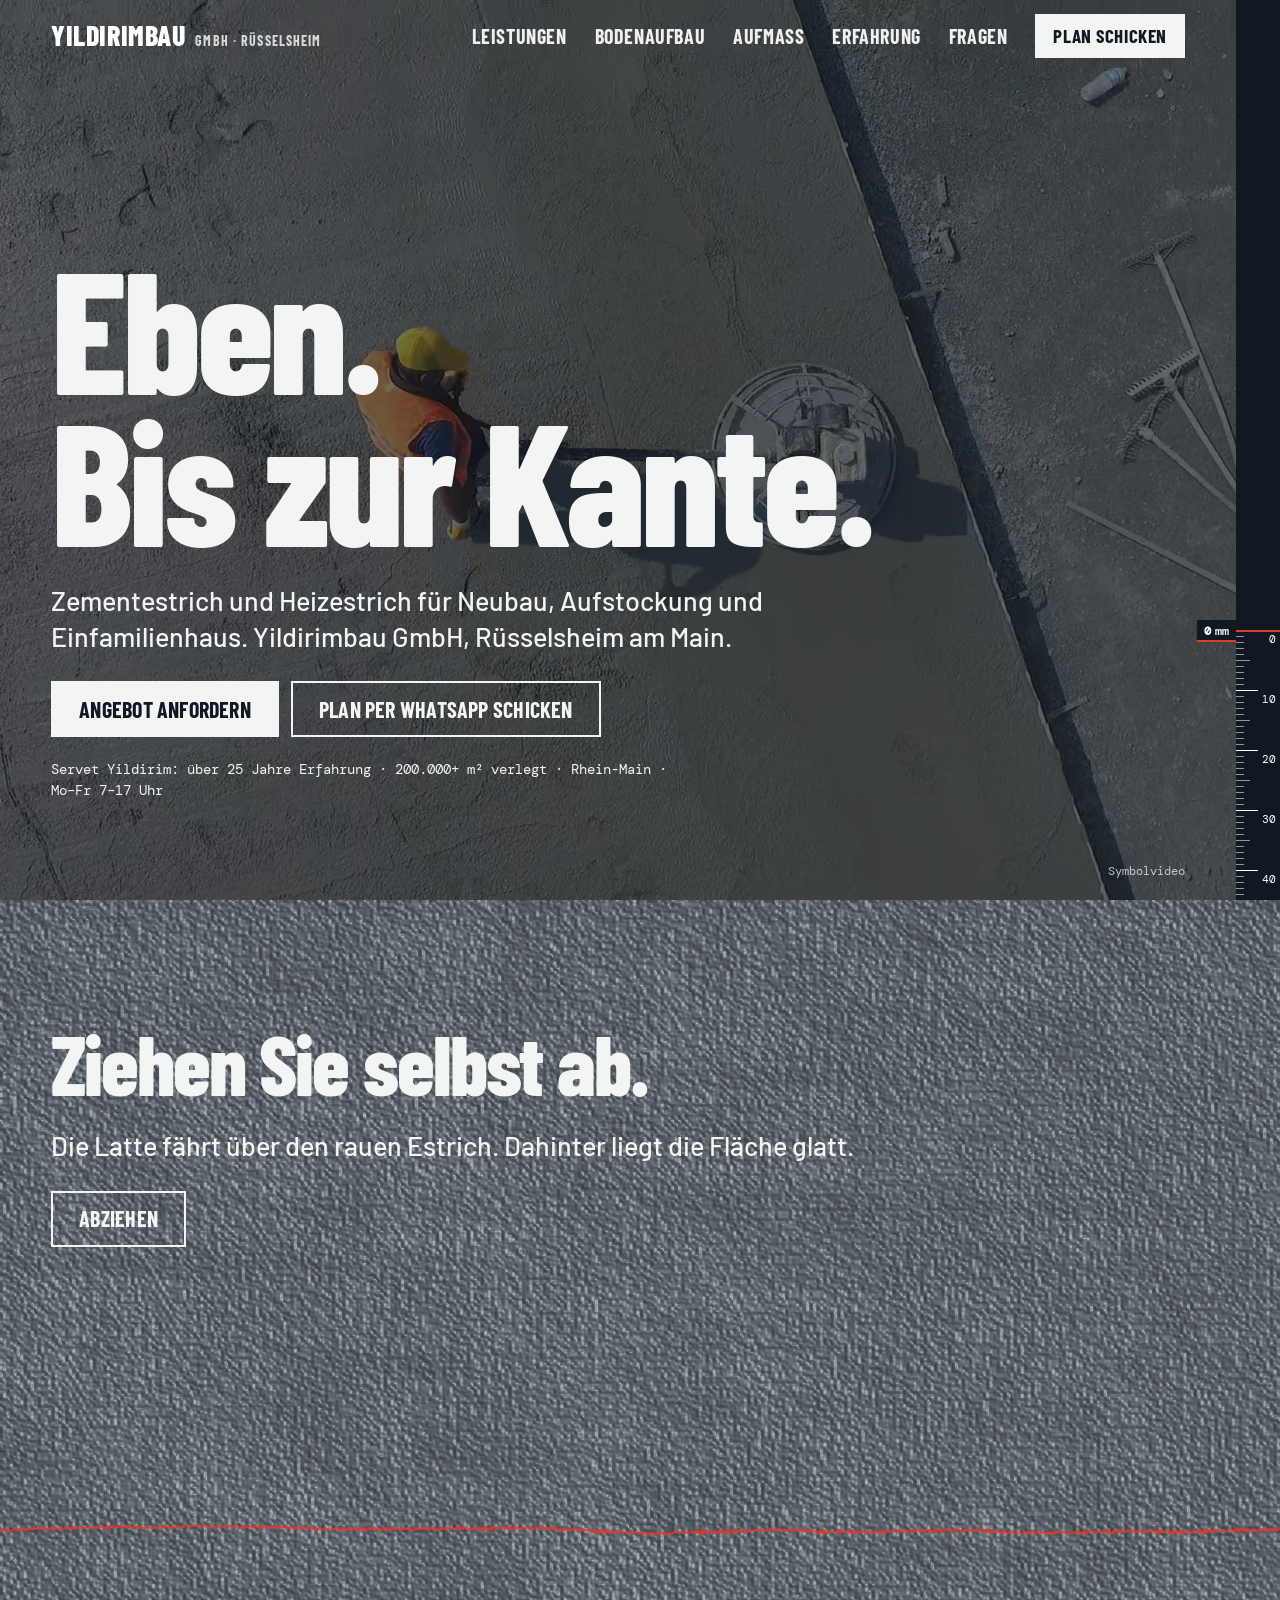
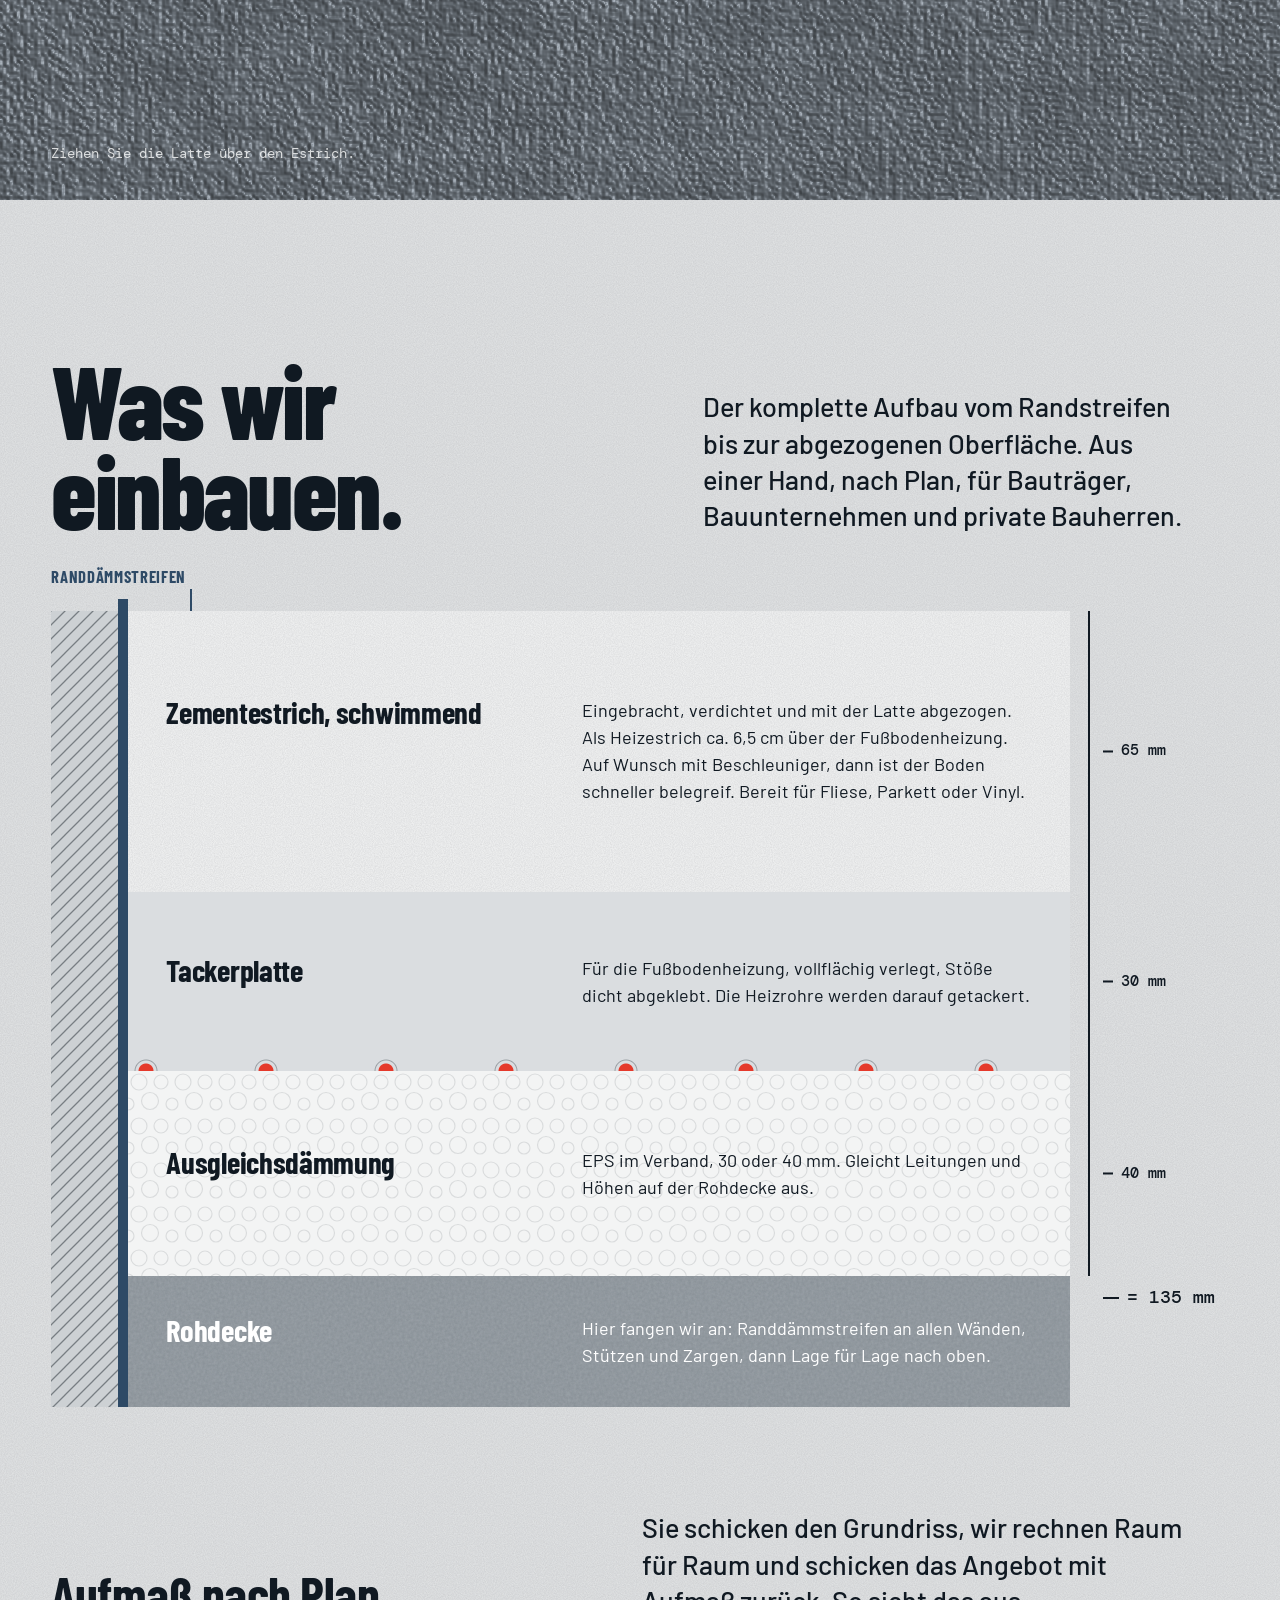
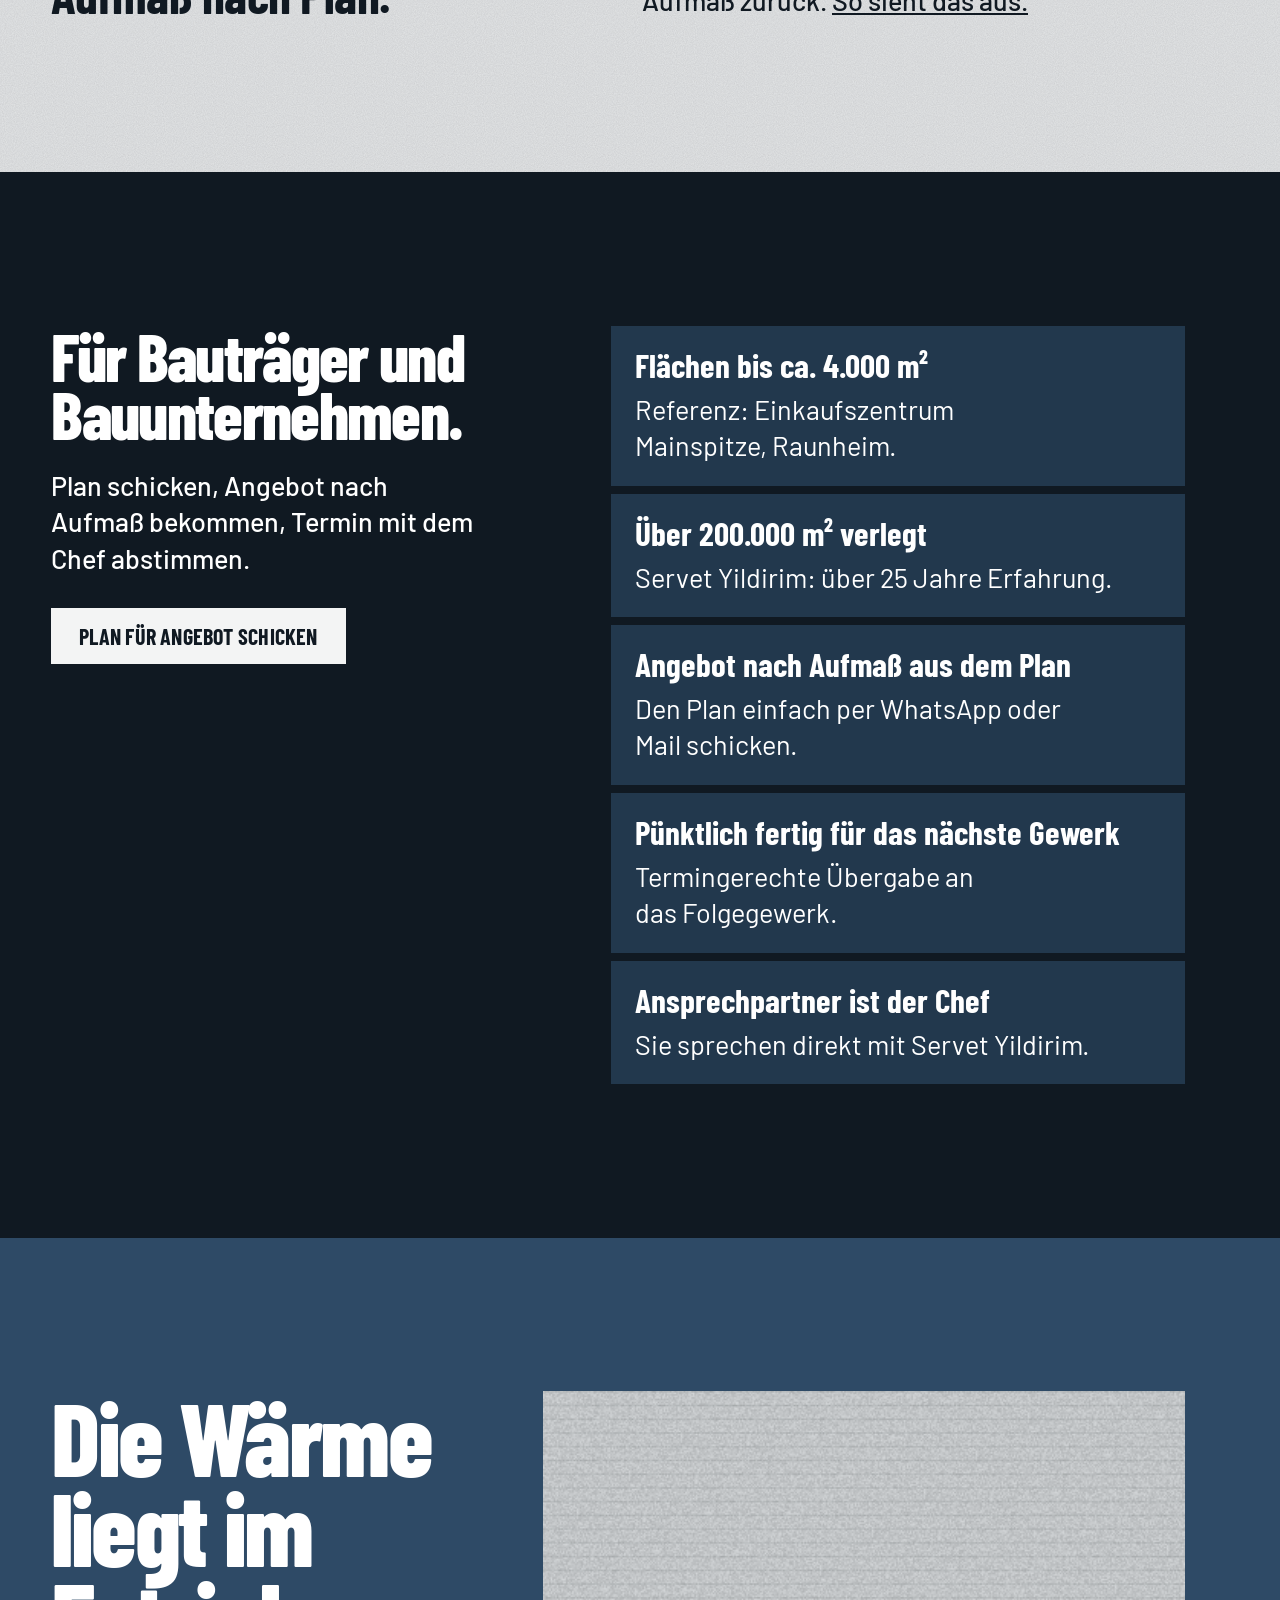
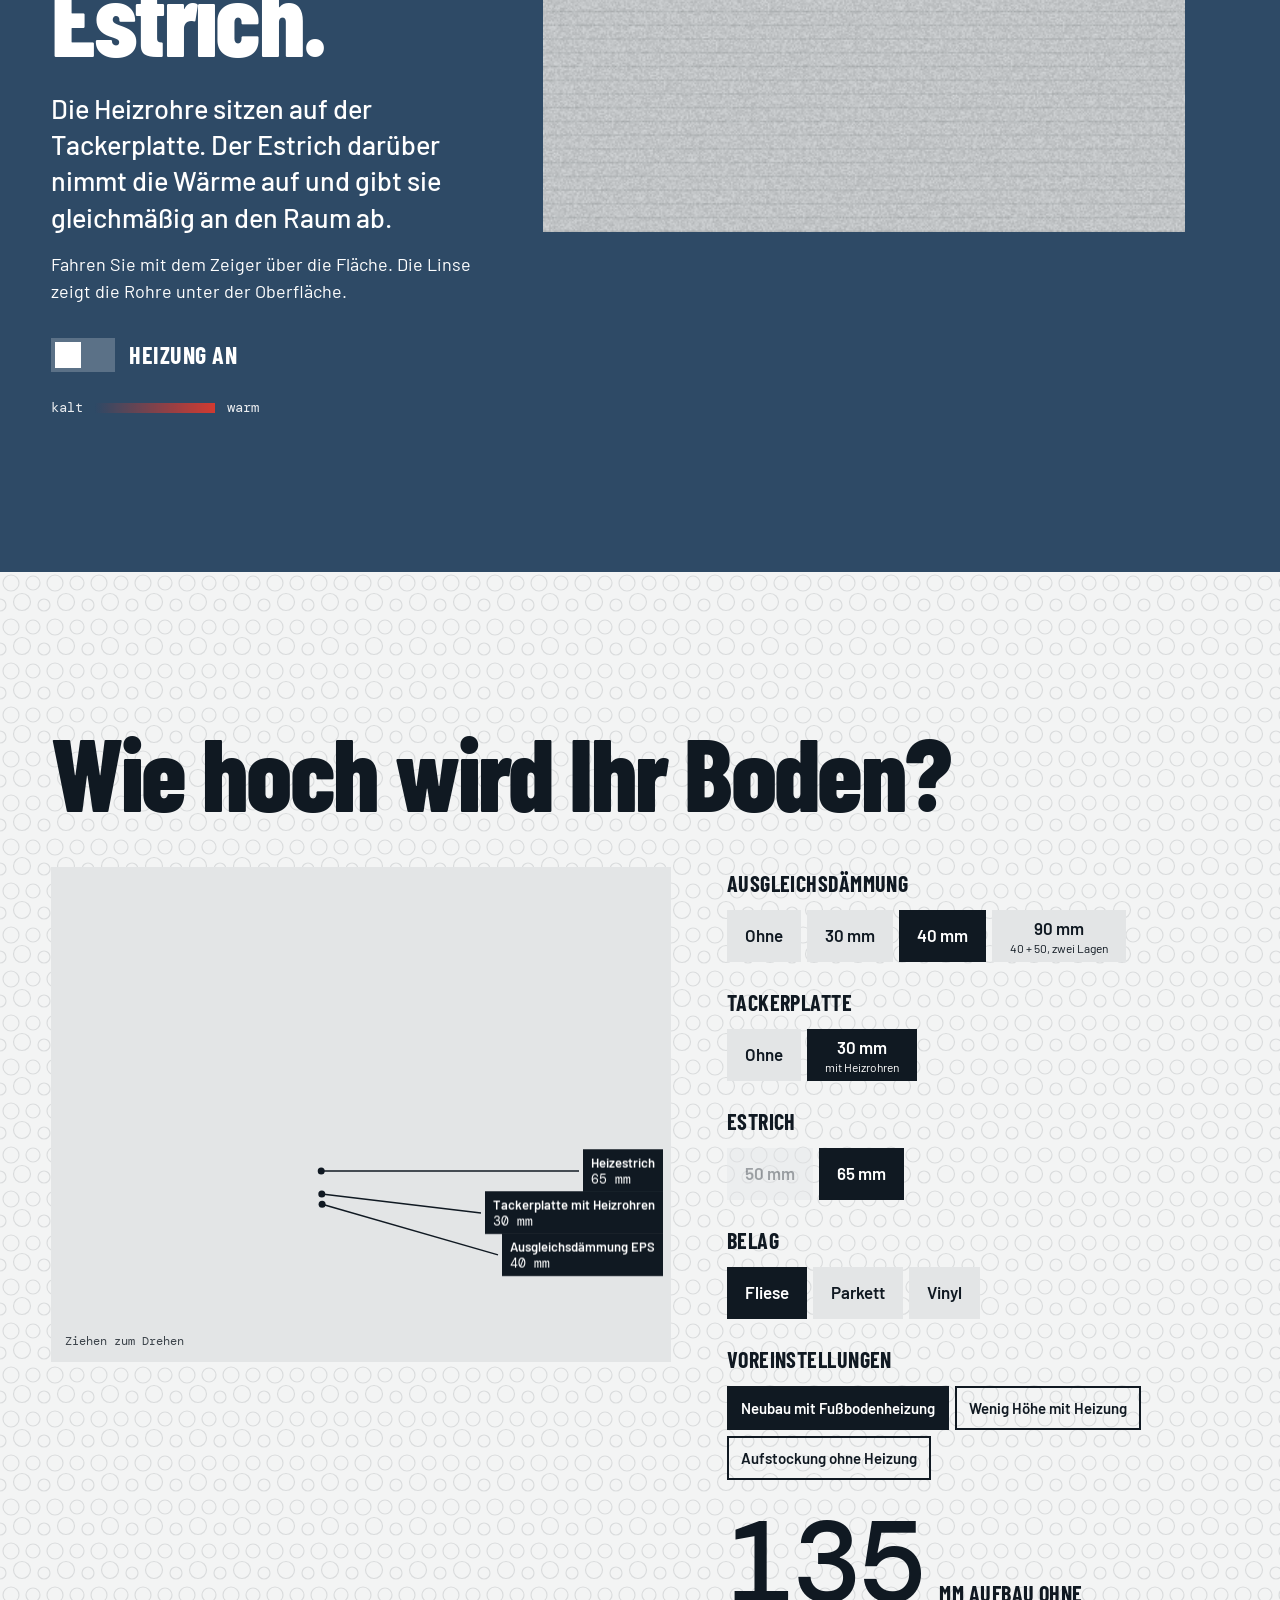
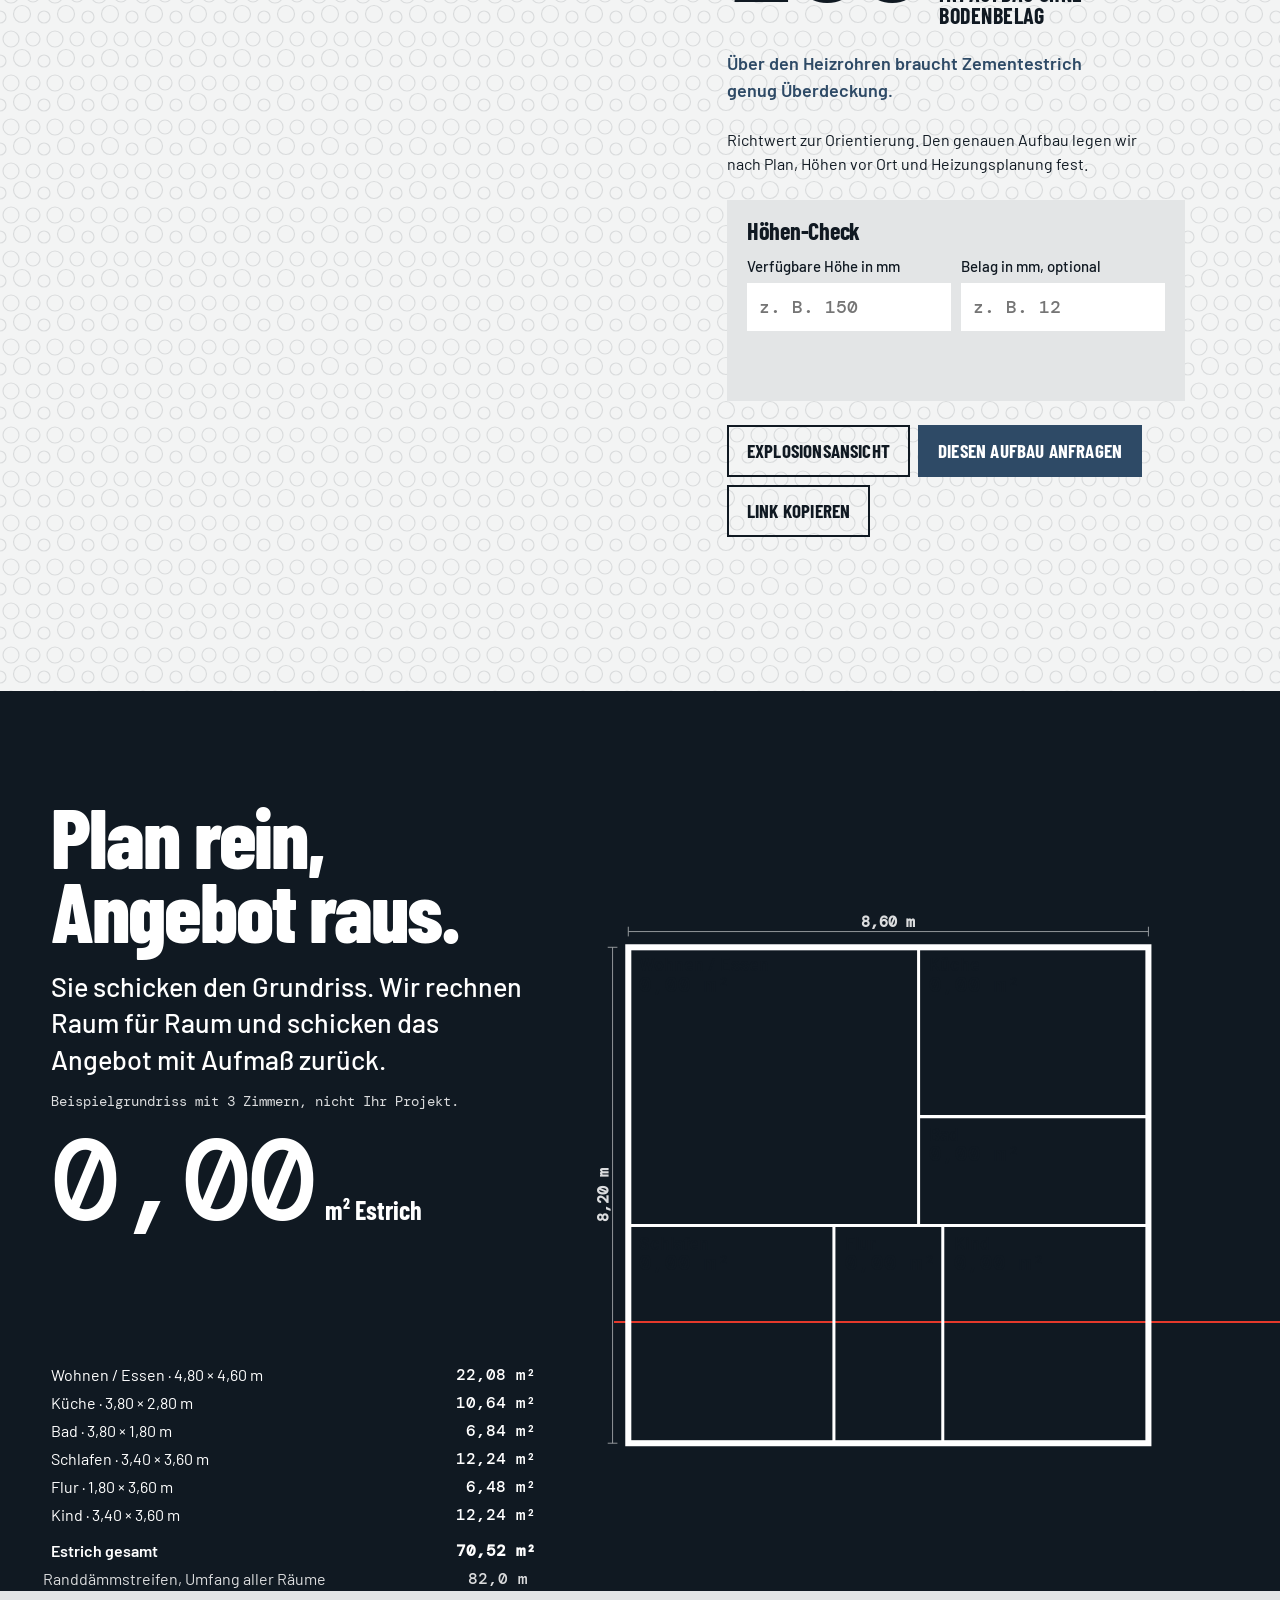
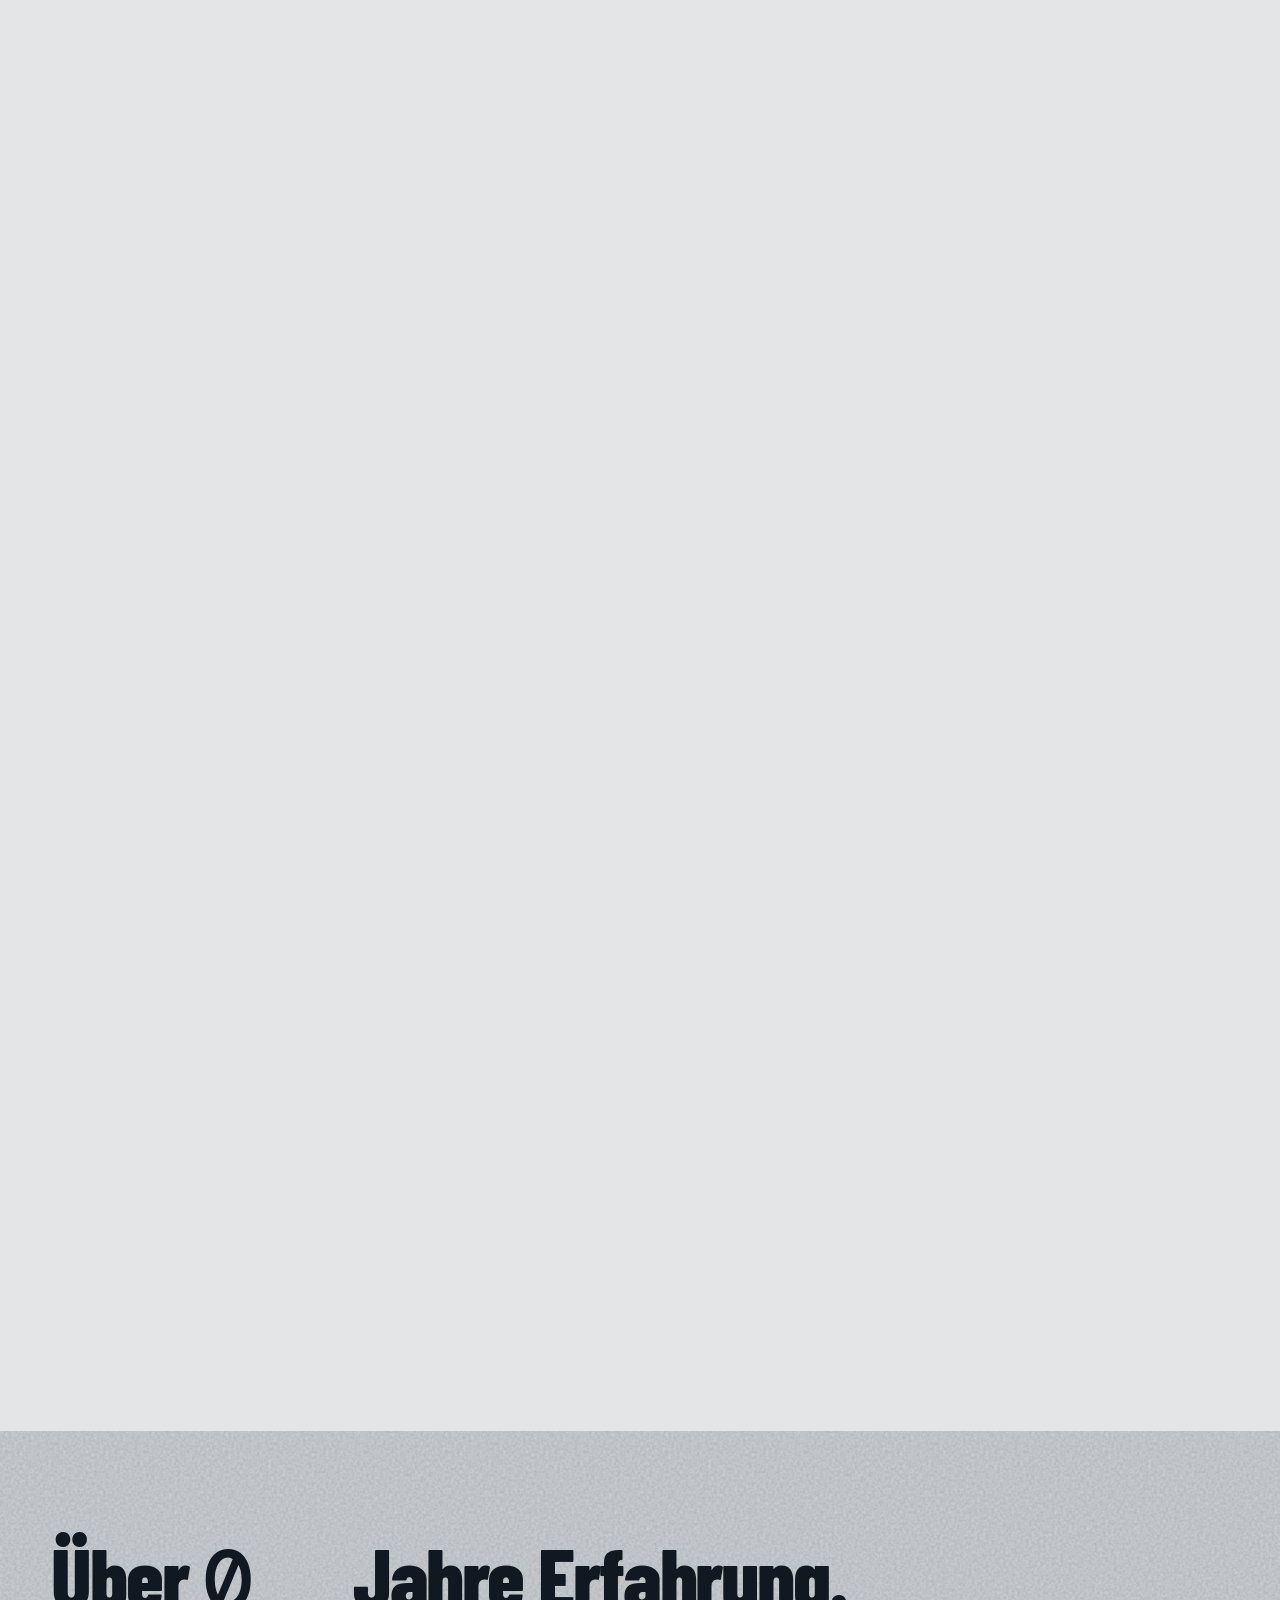
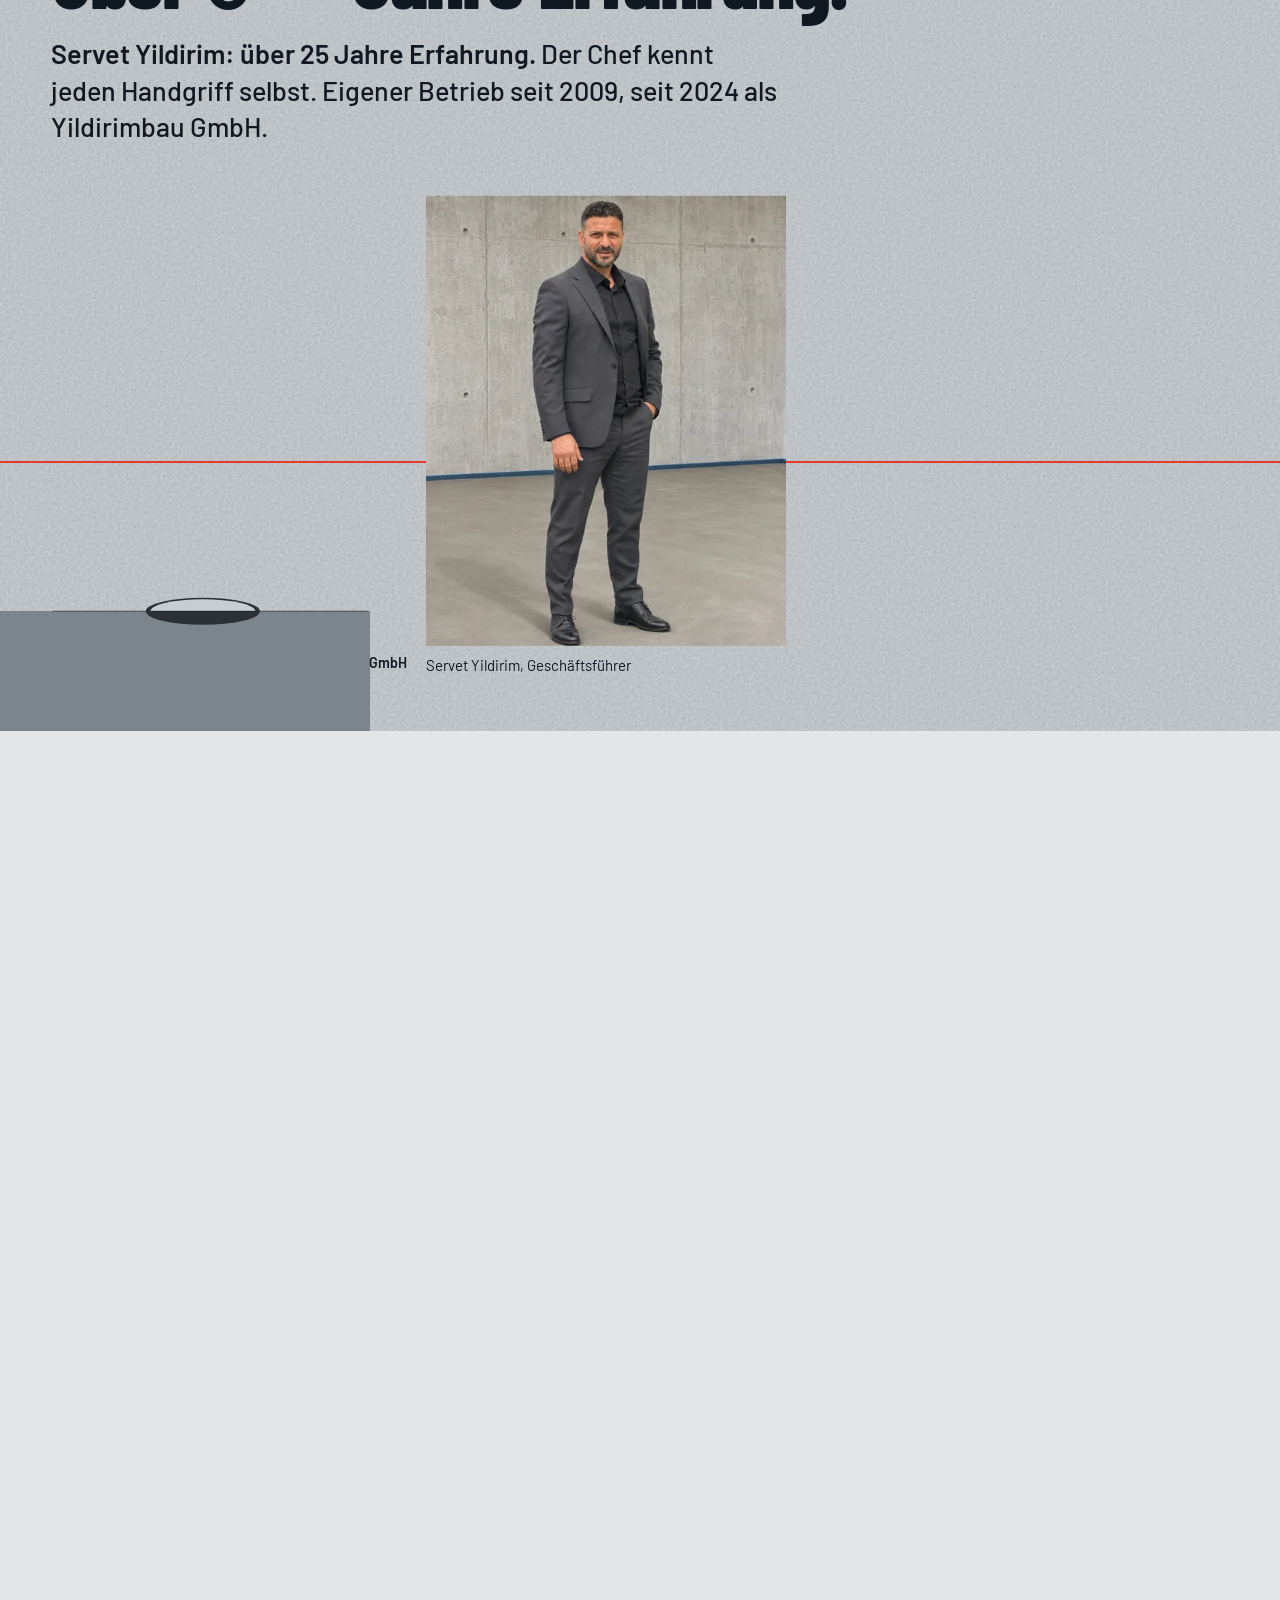
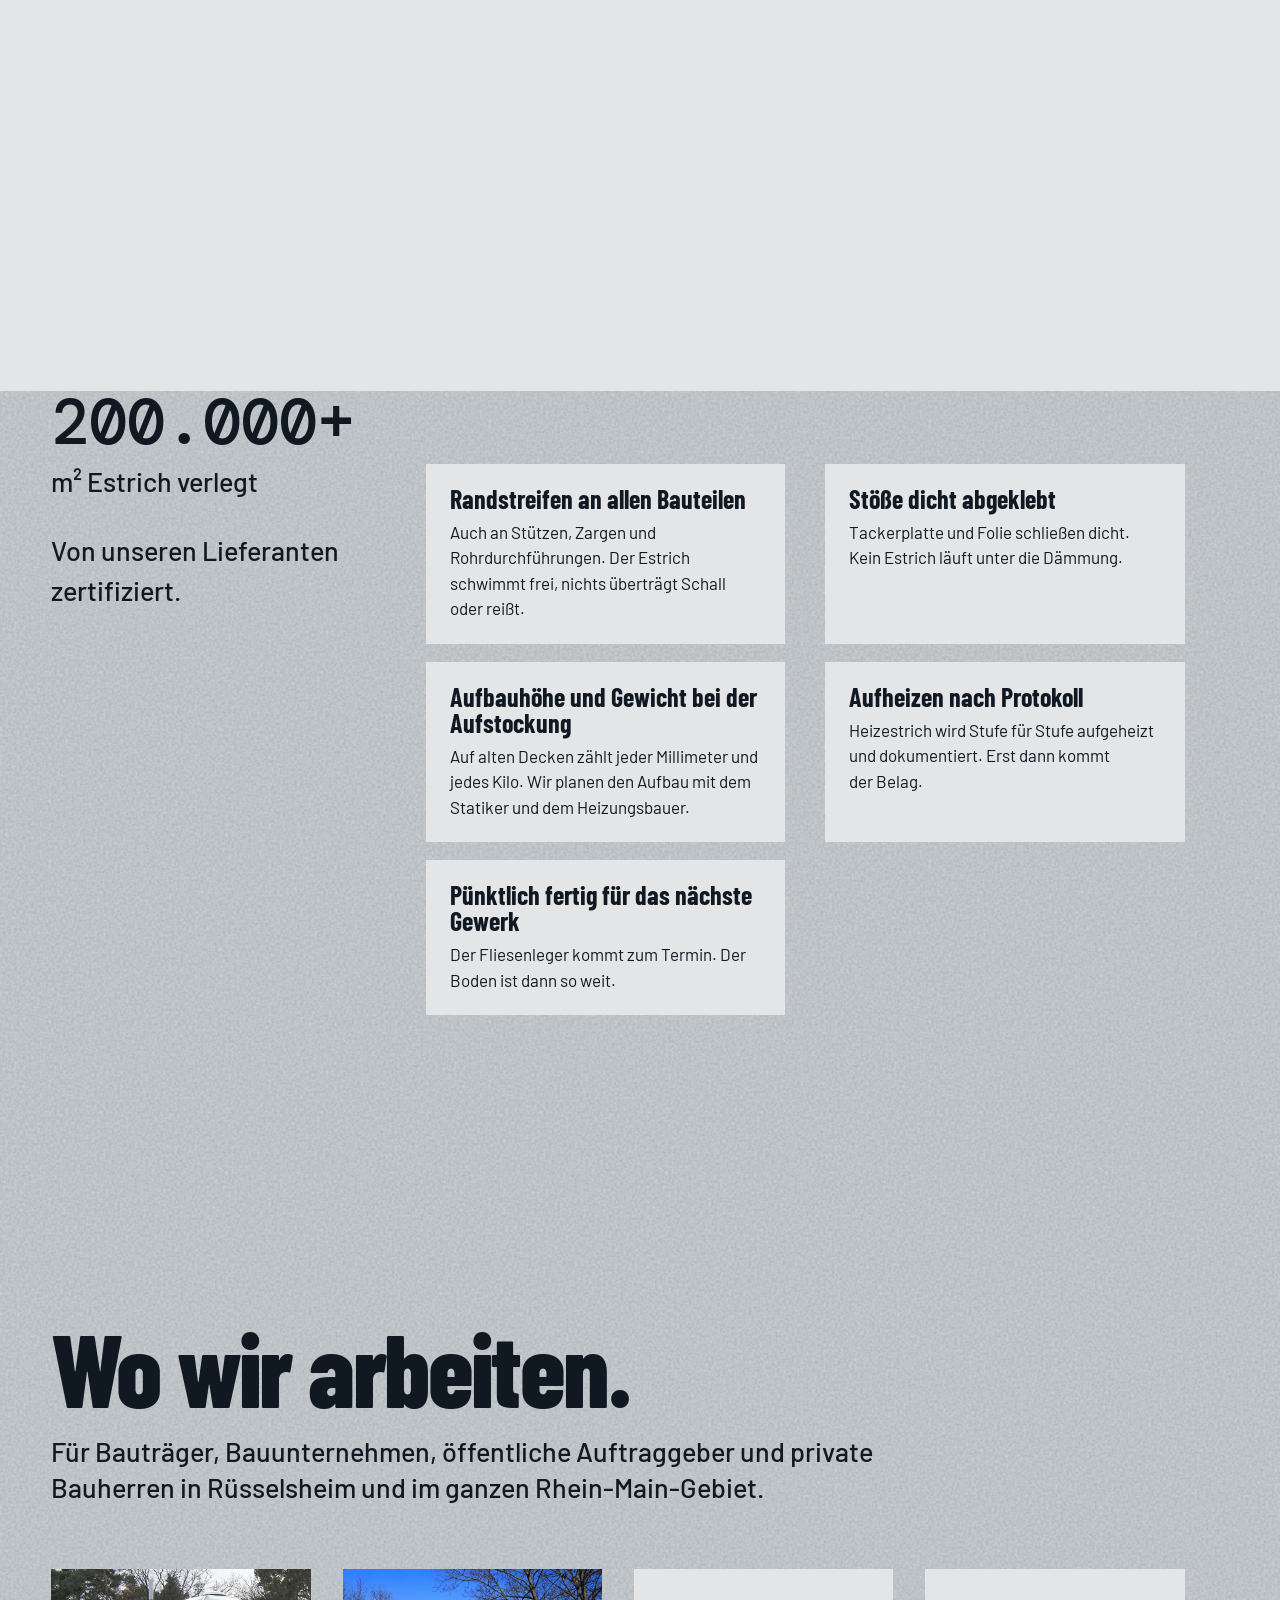
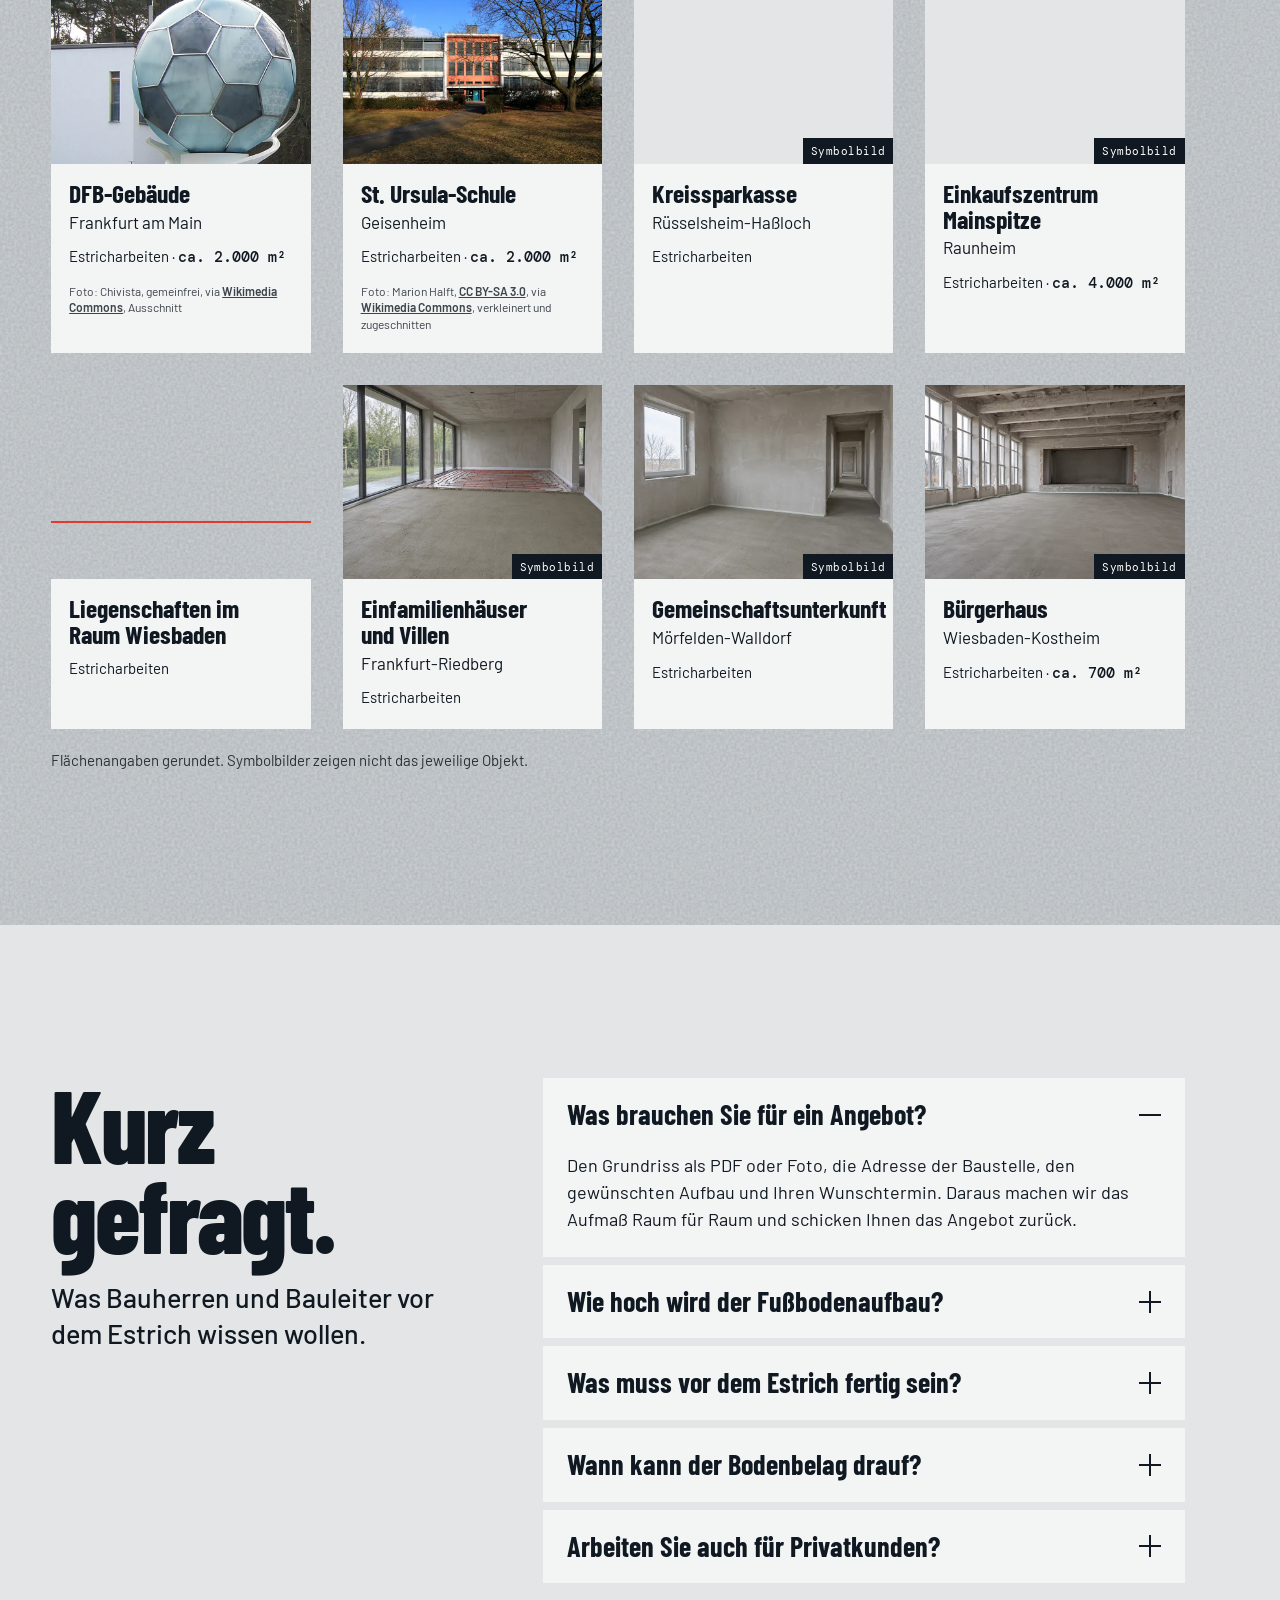
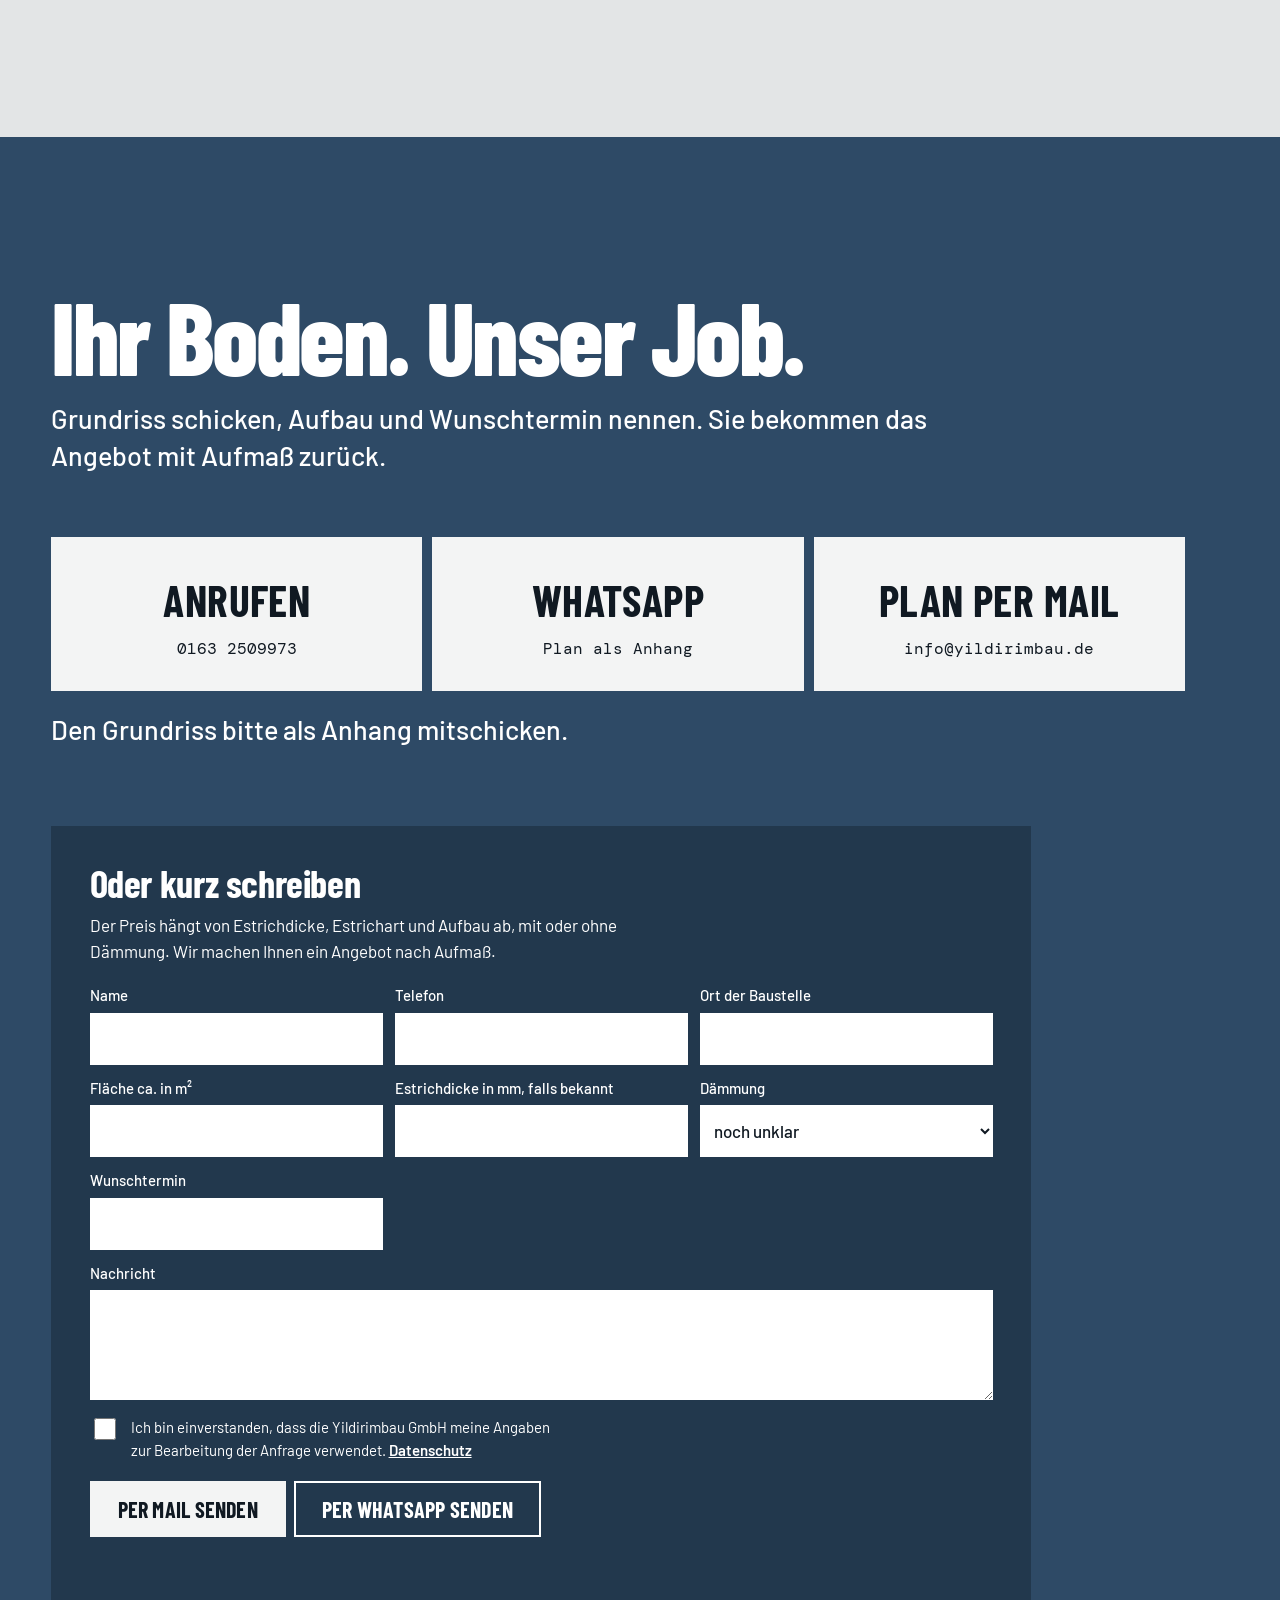
==== commit 71ecb46e: "Startseite mit Video, Bereich für Bauträger, Kontaktformular überarbeitet" ====
--- a/index.html
+++ b/index.html
@@ -26,10 +26,10 @@
 <script type="application/ld+json">
 {"@context":"https://schema.org","@type":"GeneralContractor","name":"Yildirimbau GmbH","url":"https://yildirimbau.de/","description":"Zementestrich, Heizestrich, Tackerplatte und Ausgleichsdämmung für Neubau, Aufstockung und Einfamilienhaus.","telephone":"+49 163 2509973","email":"info@yildirimbau.de","address":{"@type":"PostalAddress","streetAddress":"Geschwister-Scholl-Str. 2","postalCode":"65428","addressLocality":"Rüsselsheim am Main","addressRegion":"Hessen","addressCountry":"DE"},"areaServed":["Rüsselsheim am Main","Rhein-Main-Gebiet"],"openingHours":"Mo-Fr 07:00-17:00","founder":{"@type":"Person","name":"Servet Yildirim","jobTitle":"Geschäftsführer"},"knowsAbout":["Zementestrich","Heizestrich","Estrich mit Beschleuniger","Tackerplatte","Ausgleichsdämmung","Randdämmstreifen","Aufmaß nach Plan"]}
 </script>
-  <script type="module" crossorigin src="/assets/main-B-8OFK_D.js"></script>
+  <script type="module" crossorigin src="/assets/main-CnGa_w9A.js"></script>
   <link rel="modulepreload" crossorigin href="/assets/sections-P2Xu9kJm.js">
   <link rel="modulepreload" crossorigin href="/assets/gsap-BpGrfLoK.js">
-  <link rel="stylesheet" crossorigin href="/assets/style-DOrQRk91.css">
+  <link rel="stylesheet" crossorigin href="/assets/style-DKFWI1tk.css">
 </head>
 <body>
 <a class="skip" href="#inhalt">Zum Inhalt</a>
@@ -66,17 +66,36 @@
 <main id="inhalt">
 
 <!-- 0 mm · frischer Estrich -->
-<section class="scene hero" id="start" data-depth-from="0" data-depth-to="0" aria-label="Start">
+<section class="start" id="start" data-depth-from="0" data-depth-to="0" aria-label="Start">
+  <picture class="start-bild">
+    <source media="(max-width:767px)" type="image/webp" srcset="/video/hero-poster-768.webp">
+    <source media="(max-width:767px)" srcset="/video/hero-poster-768.jpg">
+    <source type="image/webp" srcset="/video/hero-poster-1920.webp">
+    <img src="/video/hero-poster-1920.jpg" width="1600" height="900" alt="" fetchpriority="high" decoding="async">
+  </picture>
+  <div class="start-flaeche" aria-hidden="true"></div>
+  <div class="wrap start-text da">
+      <h1><span class="zeile"><span>Eben.</span></span><span class="zeile"><span>Bis zur Kante.</span></span></h1>
+      <p class="lead">Zementestrich und Heizestrich für Neubau, Aufstockung und Einfamilienhaus. Yildirimbau GmbH, Rüsselsheim am Main.</p>
+      <div class="cta">
+        <a class="btn hell" href="#anfrageForm">Angebot anfordern</a>
+        <a class="btn linie" href="https://wa.me/491632509973?text=Hallo%20Herr%20Yildirim%2C%20ich%20habe%20eine%20Anfrage%20f%C3%BCr%20Estricharbeiten.%20Den%20Grundriss%20schicke%20ich%20als%20Anhang%20mit." rel="noopener" target="_blank">Plan per WhatsApp schicken</a>
+      </div>
+      <p class="hero-zahlen">Servet Yildirim: über 25 Jahre Erfahrung · 200.000+ m² verlegt · Rhein-Main · Mo–Fr 7–17 Uhr</p>
+  </div>
+  <small class="start-hinweis">Symbolvideo</small>
+</section>
+
+<section class="scene hero" id="abziehen" data-depth-from="0" data-depth-to="0" aria-labelledby="h-abziehen">
   <div class="stage">
     <canvas class="hero-canvas" id="heroCanvas" aria-hidden="true"></canvas>
     <div class="hero-still" aria-hidden="true"></div>
     <div class="latte" id="latte" aria-hidden="true"><i></i></div>
     <div class="laser" aria-hidden="true"></div>
     <div class="wrap hero-text da">
-      <h1><span class="zeile"><span>Eben.</span></span><span class="zeile"><span>Bis zur Kante.</span></span></h1>
-      <p class="lead">Zementestrich und Heizestrich für Neubau, Aufstockung und Einfamilienhaus. Yildirimbau GmbH, Rüsselsheim am Main.</p>
+      <h2 id="h-abziehen">Ziehen Sie selbst ab.</h2>
+      <p class="lead">Die Latte fährt über den rauen Estrich. Dahinter liegt die Fläche glatt.</p>
       <div class="cta">
-        <a class="btn hell" href="#kontakt">Plan schicken</a>
         <button class="btn linie" type="button" id="heroAbziehen">Abziehen</button>
       </div>
     </div>
@@ -126,6 +145,25 @@
 </section>
 
 <!-- Heizrohre · Wärmebild -->
+<section class="band bautraeger" id="bautraeger" data-depth-from="65" data-depth-to="65" aria-labelledby="h-bautraeger">
+  <div class="wrap bt-raster">
+    <div class="bt-kopf">
+      <h2 id="h-bautraeger" class="auftritt">Für Bauträger und Bauunternehmen.</h2>
+      <p class="lead auftritt">Plan schicken, Angebot nach Aufmaß bekommen, Termin mit dem Chef abstimmen.</p>
+      <a class="btn hell auftritt" href="#kontakt">Plan für Angebot schicken</a>
+    </div>
+    <ul class="bt-liste">
+      
+      <li class="auftritt"><b>Flächen bis ca. 4.000 m²</b><p>Referenz: Einkaufszentrum Mainspitze, Raunheim.</p></li>
+      
+      <li class="auftritt"><b>Über 200.000 m² verlegt</b><p>Servet Yildirim: über 25 Jahre Erfahrung.</p></li>
+      <li class="auftritt"><b>Angebot nach Aufmaß aus dem Plan</b><p>Den Plan einfach per WhatsApp oder Mail schicken.</p></li>
+      <li class="auftritt"><b>Pünktlich fertig für das nächste Gewerk</b><p>Termingerechte Übergabe an das Folgegewerk.</p></li>
+      <li class="auftritt"><b>Ansprechpartner ist der Chef</b><p>Sie sprechen direkt mit Servet Yildirim.</p></li>
+    </ul>
+  </div>
+</section>
+
 <section class="band waerme" id="waerme" data-depth-from="65" data-depth-to="95" aria-labelledby="h-waerme">
   <div class="wrap waerme-grid">
     <div class="waerme-text">
@@ -545,11 +583,12 @@
       </div>
       <label class="zustimmung"><input type="checkbox" id="fZustimmung" name="Einverstanden" value="ja" required><span>Ich bin einverstanden, dass die Yildirimbau GmbH meine Angaben zur Bearbeitung der Anfrage verwendet. <a href="/datenschutz.html">Datenschutz</a></span></label>
       <div class="wege">
-        <button type="submit" class="btn hell">Per Mail senden</button>
+        <button type="submit" class="btn hell" id="fSenden">Per Mail senden</button>
         <button type="button" class="btn linie" id="fWhatsapp">Per WhatsApp senden</button>
       </div>
       <p class="form-status" id="fStatus" aria-live="polite"></p>
     </form>
+    
     <div class="kontakt-unten">
       <address>
         <b>Yildirimbau GmbH</b>
--- a/assets/style-DKFWI1tk.css
+++ b/assets/style-DKFWI1tk.css
@@ -0,0 +1,2 @@
+@font-face{font-family:Barlow Condensed;font-style:normal;font-weight:700;font-display:swap;src:url(/fonts/barlow-condensed-700.woff2)format("woff2")}@font-face{font-family:Barlow Condensed;font-style:normal;font-weight:800;font-display:swap;src:url(/fonts/barlow-condensed-800.woff2)format("woff2")}@font-face{font-family:Barlow;font-style:normal;font-weight:400;font-display:swap;src:url(/fonts/barlow-400.woff2)format("woff2")}@font-face{font-family:Barlow;font-style:normal;font-weight:500;font-display:swap;src:url(/fonts/barlow-500.woff2)format("woff2")}@font-face{font-family:Barlow;font-style:normal;font-weight:600;font-display:swap;src:url(/fonts/barlow-600.woff2)format("woff2")}@font-face{font-family:DM Mono;font-style:normal;font-weight:400;font-display:swap;src:url(/fonts/dm-mono-400.woff2)format("woff2")}@font-face{font-family:DM Mono;font-style:normal;font-weight:500;font-display:swap;src:url(/fonts/dm-mono-500.woff2)format("woff2")}:root{--beton:#e3e5e6;--flaeche:#f3f4f4;--koernung:#cdd1d4;--tinte:#101922;--stahl:#2e4a66;--stahl-dunkel:#22384d;--laser:#e5392b;--nass:#5a6168;--nass-dunkel:#3e444a;--display:"Barlow Condensed","Arial Narrow",Arial,sans-serif;--text:"Barlow","Segoe UI",Roboto,Helvetica,Arial,sans-serif;--mono:"DM Mono",Consolas,"Courier New",monospace;--t-display:clamp(60px,13.5vw,200px);--t-h2:clamp(48px,8vw,124px);--t-lead:clamp(19px,1.1vw + 13px,27px);--t-body:18px;--t-mono:14px;--rand:clamp(16px,4vw,56px);--messer:44px;--laser-y:70%;--abstand:clamp(88px,12vw,200px);--ease-ui:cubic-bezier(.23,1,.32,1);--ease-move:cubic-bezier(.77,0,.175,1)}@media (max-width:767px){:root{--t-body:17px;--messer:26px}}*,:before,:after{box-sizing:border-box}html{-webkit-text-size-adjust:100%;scroll-behavior:auto;background:var(--tinte)}html.lenis,html.lenis body{height:auto}.lenis.lenis-smooth{scroll-behavior:auto!important}.lenis.lenis-stopped{overflow:hidden}body{font-family:var(--text);font-size:var(--t-body);color:var(--tinte);background:var(--beton);-webkit-font-smoothing:antialiased;margin:0;line-height:1.5;overflow-x:clip}::selection{background:var(--stahl);color:#fff}img,svg,canvas,video{max-width:100%;display:block}a{color:inherit}button,input,select{font:inherit;color:inherit}h1,h2,h3,h4,p,ul,ol,figure,blockquote,fieldset{margin:0;padding:0}ul,ol{list-style:none}fieldset{border:0;min-width:0}legend{padding:0}:focus{outline:none}:focus-visible{outline:3px solid var(--laser);outline-offset:3px}.vis-hidden{clip:rect(0 0 0 0);white-space:nowrap;width:1px;height:1px;overflow:hidden;position:absolute!important}h1,h2{font-family:var(--display);letter-spacing:-.025em;text-wrap:balance;font-weight:800;line-height:.88}h1{font-size:var(--t-display)}h2{font-size:var(--t-h2)}h3{font-family:var(--display);letter-spacing:-.01em;font-size:clamp(28px,2.4vw,38px);font-weight:700;line-height:.95}.lead{font-size:var(--t-lead);text-wrap:pretty;max-width:34em;font-weight:500;line-height:1.35}p{text-wrap:pretty;max-width:62ch}.mass{font-family:var(--mono);font-variant-numeric:tabular-nums}.band{padding:var(--abstand) 0}.wrap{width:100%;padding-left:var(--rand);padding-right:calc(var(--rand) + var(--messer))}.btn{background:var(--stahl);color:#fff;min-height:56px;font-family:var(--display);letter-spacing:.01em;text-transform:uppercase;cursor:pointer;transition:transform .12s var(--ease-ui),background-color .2s ease,color .2s ease;border:0;justify-content:center;align-items:center;gap:10px;padding:0 28px;font-size:22px;font-weight:700;text-decoration:none;display:inline-flex}.btn:hover{background:var(--stahl-dunkel)}.btn:active{transform:scale(.97)}.btn.hell{background:var(--flaeche);color:var(--tinte)}.btn.hell:hover{background:#fff}.btn.linie{color:currentColor;background:0 0;box-shadow:inset 0 0 0 2px}.btn.linie:hover{background:#ffffff14}.btn.gross{min-height:88px;padding:0 40px;font-size:clamp(28px,3vw,44px)}.btn[aria-disabled=true]{opacity:.5;cursor:not-allowed}.kopf{z-index:40;height:72px;padding-left:var(--rand);padding-right:calc(var(--rand) + var(--messer));color:#fff;justify-content:space-between;align-items:center;transition:background-color .25s,color .25s;display:flex;position:fixed;top:0;bottom:auto;left:0;right:0}.kopf.fest{background:var(--beton);color:var(--tinte)}.marke{align-items:baseline;gap:10px;text-decoration:none;display:flex}.marke b{font-family:var(--display);letter-spacing:.02em;font-size:28px;font-weight:800;line-height:1}.marke small{font-family:var(--display);letter-spacing:.08em;opacity:.8;font-size:14px;font-weight:700}.nav{align-items:center;gap:28px;display:flex}.nav a{font-family:var(--display);text-transform:uppercase;letter-spacing:.03em;opacity:.92;font-size:20px;font-weight:700;text-decoration:none}.nav a:hover{opacity:1;text-underline-offset:6px;text-decoration:underline;text-decoration-thickness:2px}.nav .btn{opacity:1;min-height:44px;padding:0 18px;font-size:19px}.kopf.fest .nav .btn{background:var(--tinte);color:#fff}.kopf:not(.fest) .nav .btn{background:var(--flaeche);color:var(--tinte)}.burger{cursor:pointer;background:0 0;border:0;width:48px;height:48px;padding:0;display:none;position:relative}.burger span{height:3px;transition:transform .2s var(--ease-ui);background:currentColor;position:absolute;left:12px;right:12px}.burger span:first-child{top:17px}.burger span:last-child{bottom:17px}.menue-offen .burger span:first-child{transform:translateY(5.5px)rotate(45deg)}.menue-offen .burger span:last-child{transform:translateY(-5.5px)rotate(-45deg)}.menue{z-index:35;background:var(--tinte);color:#fff;padding:110px var(--rand) 40px;transition:transform .3s var(--ease-move);flex-direction:column;gap:6px;display:flex;position:fixed;top:0;bottom:0;left:0;right:0;transform:translateY(-100%)}.menue-offen .menue{transform:none}.menue a{font-family:var(--display);text-transform:uppercase;font-size:clamp(40px,10vw,64px);font-weight:800;line-height:1;text-decoration:none}.menue .adresse{opacity:.75;margin-top:auto;font-size:16px}.menue-offen .kopf{background:var(--tinte);color:#fff}.menue-offen .kopf .nav .btn{background:var(--flaeche);color:var(--tinte)}@media (max-width:1023px){.nav{display:none}.burger{display:block}}.messer{z-index:30;width:var(--messer);background:var(--tinte);color:#fff;pointer-events:none;font-family:var(--mono);position:fixed;top:0;bottom:0;right:0}.messer-clip{position:absolute;top:0;bottom:0;left:0;right:0;overflow:hidden}.messer-band{left:0;right:0;top:var(--laser-y);will-change:transform;position:absolute}.messer-band i{background:#ffffff8c;height:1px;position:absolute;left:0}.messer-band i.k{width:8px}.messer-band i.m{width:14px}.messer-band i.g{background:#fff;width:22px}.messer-band b{color:#fff;text-align:right;width:100%;padding-left:4px;padding-right:4px;font-size:11px;font-weight:400;line-height:1;position:absolute;left:0;transform:translateY(-50%)}.messer-zeiger{left:0;right:0;top:var(--laser-y);background:var(--laser);height:2px;position:absolute}.messer-zeiger span i{margin-left:4px;font-style:normal}.messer-zeiger span{background:var(--tinte);color:#fff;box-shadow:inset 0 -2px 0 var(--laser);white-space:nowrap;padding:5px 7px;font-size:12px;font-weight:500;line-height:1;position:absolute;top:50%;right:100%;transform:translateY(-50%)}.messer-ok{text-align:center;opacity:.7;writing-mode:vertical-rl;height:auto;font-size:10px;line-height:1.2;position:absolute;top:12px;left:0;right:0;transform:rotate(180deg)}@media (max-width:767px){.messer-band i.k{width:5px}.messer-band i.m{width:9px}.messer-band i.g{width:14px}.messer-band b{font-size:9px}.messer-zeiger span{padding:3px;font-size:9px;top:auto;bottom:3px;right:0;transform:none}.messer-zeiger span i{display:none}}.laser{left:0;right:0;top:var(--laser-y);background:var(--laser);pointer-events:none;z-index:3;height:2px;position:absolute}.scene{height:calc(var(--hold,1) * 100vh);height:calc(var(--hold,1) * 100svh);position:relative}.scene .stage{height:100vh;height:100svh;position:sticky;top:0;overflow:hidden}.no-js .scene{height:auto}.no-js .scene .stage{height:auto;min-height:0;position:relative}.no-js .hero .stage,.reduziert .hero .stage{min-height:100vh;min-height:100svh}.reduziert .scene{height:auto}.reduziert .scene .stage{height:auto;min-height:0;position:relative}.js .auftritt{opacity:0;transform:translateY(24px)}.js .auftritt.da{opacity:1;transition:opacity .7s var(--ease-ui),transform .7s var(--ease-ui);transform:none}.js .auftritt.da:nth-child(2){transition-delay:80ms}.js .auftritt.da:nth-child(3){transition-delay:.16s}.js .auftritt.da:nth-child(4){transition-delay:.24s}.js .zeile{overflow:hidden}.js .zeile>span{display:block;transform:translateY(110%)}.js .da .zeile>span{transition:transform .9s var(--ease-ui);transform:none}.js .da .zeile:nth-child(2)>span{transition-delay:90ms}.js .da .zeile:nth-child(3)>span{transition-delay:.18s}.reduziert .auftritt,.reduziert .zeile>span{opacity:1!important;transition:none!important;transform:none!important}.fuss{background:var(--tinte);color:#fff;padding:72px 0 120px}.fuss .name{font-family:var(--display);letter-spacing:-.02em;text-transform:uppercase;word-break:break-word;font-size:clamp(56px,13vw,220px);font-weight:800;line-height:.85}.fuss .zeile2{flex-wrap:wrap;justify-content:space-between;gap:16px 40px;margin-top:32px;font-size:16px;display:flex}.fuss nav{gap:24px;display:flex}.fuss a{text-decoration:none}.fuss a:hover{text-underline-offset:4px;text-decoration:underline}@media (min-width:1024px){.fuss{padding-bottom:72px}}.dock{left:0;right:var(--messer);z-index:38;background:var(--tinte);color:#fff;padding-bottom:env(safe-area-inset-bottom);grid-template-columns:1fr 1fr 1.3fr;display:grid;position:fixed;bottom:0}.dock a{min-height:60px;font-family:var(--display);text-transform:uppercase;letter-spacing:.02em;justify-content:center;align-items:center;gap:8px;font-size:19px;font-weight:700;text-decoration:none;display:flex}.dock a svg{width:22px;height:22px}.dock a.heiss{background:var(--laser)}.dock a:active{transform:scale(.97)}@media (min-width:1024px){.dock{display:none}}.hinweis{max-width:46ch;font-size:16px;line-height:1.45}@media (prefers-reduced-motion:reduce){*,:before,:after{transition-duration:.001ms!important;animation-duration:.001ms!important;animation-iteration-count:1!important}}:root{--m-estrich:url("data:image/svg+xml,%3Csvg xmlns='http://www.w3.org/2000/svg' width='160' height='160'%3E%3Cfilter id='n'%3E%3CfeTurbulence type='fractalNoise' baseFrequency='.9' numOctaves='3' stitchTiles='stitch'/%3E%3CfeColorMatrix values='0 0 0 0 .1 0 0 0 0 .1 0 0 0 0 .12 0 0 0 .16 0'/%3E%3C/filter%3E%3Crect width='160' height='160' filter='url(%23n)'/%3E%3C/svg%3E");--m-eps:url("data:image/svg+xml,%3Csvg xmlns='http://www.w3.org/2000/svg' width='44' height='44'%3E%3Cg fill='none' stroke='%23101922' stroke-opacity='.11' stroke-width='1.2'%3E%3Ccircle cx='11' cy='11' r='8'/%3E%3Ccircle cx='33' cy='11' r='7'/%3E%3Ccircle cx='22' cy='30' r='8.5'/%3E%3Ccircle cx='0' cy='33' r='6'/%3E%3Ccircle cx='44' cy='33' r='6'/%3E%3C/g%3E%3C/svg%3E");--m-beton:url("data:image/svg+xml,%3Csvg xmlns='http://www.w3.org/2000/svg' width='220' height='220'%3E%3Cfilter id='n'%3E%3CfeTurbulence type='fractalNoise' baseFrequency='.35' numOctaves='4' stitchTiles='stitch'/%3E%3CfeColorMatrix values='0 0 0 0 .06 0 0 0 0 .08 0 0 0 0 .1 0 0 0 .22 0'/%3E%3C/filter%3E%3Crect width='220' height='220' filter='url(%23n)'/%3E%3C/svg%3E");--m-schraffur:url("data:image/svg+xml,%3Csvg xmlns='http://www.w3.org/2000/svg' width='14' height='14'%3E%3Cpath d='M-2 16L16-2M-2 2L2-2M12 16l4-4' stroke='%23101922' stroke-opacity='.45' stroke-width='1.3'/%3E%3C/svg%3E")}.skip{left:var(--rand);z-index:50;background:var(--tinte);color:#fff;padding:12px 16px;font-weight:600;text-decoration:none;position:absolute;top:-60px}.skip:focus-visible{top:12px}.hero{--hold:1}.hero .stage{background:var(--nass-dunkel);color:var(--flaeche)}.hero-canvas{width:100%;height:100%;position:absolute;top:0;bottom:0;left:0;right:0}.hero-still{background:var(--nass);background-image:var(--m-beton),var(--m-estrich);display:none;position:absolute;top:0;bottom:0;left:0;right:0}.no-js .hero-still,.reduziert .hero-still,.hero.ohne-webgl .hero-still{display:block}.no-js .hero-canvas,.reduziert .hero-canvas{display:none}.hero-text{z-index:4;pointer-events:none;padding-top:clamp(96px,14vh,150px);position:absolute;top:0;left:0;right:0}.hero-text .btn,.hero-text a{pointer-events:auto}.hero h1{text-transform:none;max-width:9em}.hero .lead{max-width:30em;margin-top:clamp(20px,3vh,36px)}.hero .cta{flex-wrap:wrap;gap:12px;margin-top:clamp(20px,3vh,32px);display:flex}.hero-tipp{left:var(--rand);z-index:4;font-family:var(--mono);font-size:var(--t-mono);opacity:.85;pointer-events:none;margin:0;transition:opacity .4s;position:absolute;bottom:clamp(20px,4vh,40px)}.hero-tipp.weg{opacity:0}.no-js .hero-tipp,.reduziert .hero-tipp,.no-js #heroAbziehen,.reduziert #heroAbziehen{display:none}.latte{z-index:2;width:var(--latte-l,46vw);height:26px;margin:-13px 0 0 calc(var(--latte-l,46vw) / -2);transform:translate(var(--x,50vw),var(--y,80vh)) rotate(var(--rot,0deg));opacity:0;pointer-events:none;will-change:transform;position:absolute;top:0;left:0}.latte.da{opacity:1}.latte i{background:linear-gradient(#f2f3f3 0%,#c9cdd0 35%,#9aa0a5 36%,#dfe2e4 70%,#aeb3b7 100%);position:absolute;top:0;bottom:0;left:0;right:0;box-shadow:0 10px 18px #00000059}.latte i:before{content:"";background:#10192259;height:2px;position:absolute;top:9px;left:0;right:0}.latte i:after{content:"";background:#10192240;height:3px;position:absolute;bottom:3px;left:12px;right:12px}.hero.ohne-webgl .latte,.hero.ohne-webgl .hero-canvas{display:none}.leistungen{background:var(--beton);background-image:var(--m-estrich)}.leistungen .kopfzeile{grid-template-columns:1fr;align-items:end;gap:24px;margin-bottom:clamp(40px,6vw,88px);display:grid}@media (min-width:1024px){.leistungen .kopfzeile{grid-template-columns:1.1fr .9fr;gap:64px}}.schnitt{grid-template-columns:clamp(40px,6vw,88px) minmax(0,1fr) clamp(70px,9vw,140px);align-items:stretch;margin-top:48px;display:grid}.schnitt .wand{background:var(--koernung);background-image:var(--m-schraffur);position:relative}.schnitt .wand .rand{background:var(--stahl);width:10px;position:absolute;top:-12px;bottom:0;right:0}.schnitt .wand .rand-name{white-space:nowrap;font-family:var(--display);text-transform:uppercase;letter-spacing:.04em;color:var(--stahl);margin-bottom:22px;font-size:clamp(15px,1.3vw,20px);font-weight:700;position:absolute;bottom:100%;left:0}.schnitt .wand .rand-name:after{content:"";background:var(--stahl);width:2px;height:22px;position:absolute;top:100%;left:auto;right:-6px}@media (max-width:899px){.schnitt .wand .rand-name{letter-spacing:.02em;font-size:14px}}.lagen{flex-direction:column;display:flex}.lage{grid-template-columns:minmax(0,1fr);align-content:center;gap:10px 48px;padding:clamp(22px,3vw,44px) clamp(18px,3vw,48px);display:grid;position:relative}@media (min-width:900px){.lage{grid-template-columns:minmax(0,.9fr) minmax(0,1.1fr)}}.lage h3{align-self:start}.lage p{font-size:var(--t-body);max-width:52ch}.lage.estrich{background:var(--flaeche);background-image:var(--m-estrich);min-height:clamp(160px,22vw,300px)}.lage.tacker{background:#dadde0;min-height:clamp(120px,14vw,190px);overflow:visible}.lage.tacker:before{content:"";pointer-events:none;background:radial-gradient(circle at 18px 26px,var(--laser) 0 7px,transparent 8px), radial-gradient(circle at 18px 26px,transparent 0 10px,#9aa0a5 11px,transparent 12px);background-repeat:repeat-x;background-size:120px 26px;height:26px;position:absolute;bottom:0;left:0;right:0}.lage.daemmung{background:var(--flaeche);background-image:var(--m-eps);min-height:clamp(130px,16vw,220px)}.lage.rohdecke{background:#9aa1a7;background-image:var(--m-beton);color:#fff;min-height:clamp(90px,10vw,130px)}.lage.rohdecke p{color:#fff}.lage .masz{white-space:nowrap;font-family:var(--mono);color:var(--tinte);align-items:center;gap:8px;margin-left:clamp(22px,2.6vw,40px);font-size:clamp(13px,1.2vw,18px);font-weight:500;display:flex;position:absolute;top:50%;left:100%;transform:translateY(-50%)}.lage .masz:before{content:"";background:var(--tinte);width:10px;height:2px}.lage.estrich:after,.lage.tacker:after,.lage.daemmung:after{content:"";background:var(--tinte);transform-origin:top;width:2px;margin-left:clamp(12px,1.4vw,22px);position:absolute;top:0;bottom:0;left:100%;transform:scaleY(0)}.da.schnitt .lage:after,.no-js .lage:after,.reduziert .lage:after{transition:transform 1s var(--ease-move);transform:none}.da.schnitt .lage.tacker:after{transition-delay:.3s}.da.schnitt .lage.daemmung:after{transition-delay:.5s}.lage.estrich .masz:after,.lage.daemmung .masz.summe:after{content:none}.lage .masz.summe{font-size:clamp(14px,1.4vw,21px);top:100%;transform:translateY(8px)}.lage .masz.summe:before{content:"";background:var(--tinte);width:16px;height:2px}@media (max-width:899px){.lage .masz{margin-left:16px;font-size:12px}.lage .masz.summe{font-size:13px}.lage.estrich:after,.lage.tacker:after,.lage.daemmung:after{margin-left:8px}}.kette{position:relative}.aufmass-hinweis{grid-template-columns:1fr;align-items:end;gap:16px 48px;margin-top:clamp(72px,8vw,120px);display:grid}@media (min-width:900px){.aufmass-hinweis{grid-template-columns:1fr 1fr}}.aufmass-hinweis h3{font-size:clamp(34px,4vw,64px)}.aufmass-hinweis p{font-size:var(--t-lead);font-weight:500;line-height:1.35}.weitere{margin-top:clamp(48px,6vw,96px)}.weitere h3{margin-bottom:16px}.weitere ul{font-size:var(--t-lead);flex-wrap:wrap;gap:8px 28px;font-weight:500;display:flex}.waerme{background:var(--stahl);color:#fff}.waerme-grid{grid-template-columns:1fr;gap:40px;display:grid}@media (min-width:1024px){.waerme-grid{grid-template-columns:minmax(0,.8fr) minmax(0,1.2fr);align-items:start;gap:64px}}.waerme-text .lead{margin-top:28px}.waerme-text p+p{margin-top:16px}.waerme-bild{aspect-ratio:4/3;background:var(--koernung);touch-action:pan-y;position:relative;overflow:hidden}@media (min-width:1024px){.waerme-bild{aspect-ratio:16/11}}.waerme-bild canvas{cursor:none;width:100%;height:100%;position:absolute;top:0;bottom:0;left:0;right:0}.waerme-still{width:100%;height:100%;display:none;position:absolute;top:0;bottom:0;left:0;right:0}.no-js .waerme-still,.reduziert .waerme-still{display:block}.no-js .waerme-bild canvas,.reduziert .waerme-bild canvas,.no-js .schalter,.reduziert .schalter{display:none}.schalter{cursor:pointer;font-family:var(--display);text-transform:uppercase;letter-spacing:.02em;-webkit-user-select:none;user-select:none;align-items:center;gap:14px;margin-top:32px;font-size:24px;font-weight:700;display:inline-flex}.schalter input{opacity:0;width:1px;height:1px;position:absolute}.schalter .knopf{background:#ffffff38;flex:none;width:64px;height:34px;transition:background-color .2s;position:relative}.schalter .knopf:after{content:"";width:26px;height:26px;transition:transform .2s var(--ease-ui);background:#fff;position:absolute;top:4px;left:4px}.schalter input:checked+.knopf{background:var(--laser)}.schalter input:checked+.knopf:after{transform:translate(30px)}.schalter input:focus-visible+.knopf{outline-offset:3px;outline:3px solid #fff}.waerme-legende{font-family:var(--mono);font-size:var(--t-mono);opacity:.9;align-items:center;gap:12px;margin-top:18px;display:flex}.waerme-legende i{background:linear-gradient(90deg,var(--stahl),var(--laser));width:120px;height:10px}.aufbau{background:var(--flaeche);background-image:var(--m-eps)}.aufbau h2{margin-bottom:clamp(32px,4vw,56px)}.k-grid{grid-template-columns:1fr;gap:32px;display:grid}@media (min-width:1024px){.k-grid{grid-template-columns:minmax(0,1.15fr) minmax(0,.85fr);align-items:start;gap:56px}}.k-view{background:var(--beton);aspect-ratio:4/3;touch-action:pan-y;position:relative;overflow:hidden}@media (min-width:1024px){.k-view{aspect-ratio:5/4;position:sticky;top:88px}}.k-view canvas{cursor:grab;width:100%;height:100%;display:none;position:absolute;top:0;bottom:0;left:0;right:0}.k-view.dreid canvas{display:block}.k-view canvas:active{cursor:grabbing}.k-labels{pointer-events:none;display:none;position:absolute;top:0;bottom:0;left:0;right:0}.k-view.dreid .k-labels{display:block}.k-label{background:var(--tinte);color:#fff;font-family:var(--mono);white-space:nowrap;will-change:transform;padding:6px 8px;font-size:13px;line-height:1.2;position:absolute;top:0;left:0;transform:translate(-100%,-50%)}.k-label b{font-family:var(--text);font-size:13px;font-weight:600;display:block}.k-leaders{pointer-events:none;width:100%;height:100%;position:absolute;top:0;bottom:0;left:0;right:0;overflow:visible}.k-leaders line{stroke:var(--tinte);stroke-width:1.5px}.k-leaders circle{fill:var(--tinte)}@media (max-width:767px){.k-label{padding:4px 6px;font-size:11px}.k-label b{font-size:11px}}.k-svg{width:100%;height:100%;position:absolute;top:0;bottom:0;left:0;right:0}.k-view.dreid .k-svg{display:none}.k-svg text{font-family:var(--mono);fill:var(--tinte);font-size:15px}.k-svg .name{font-family:var(--text);font-size:15px;font-weight:600}.k-svg .mass{font-size:15px;font-weight:500}.k-stand{font-family:var(--mono);color:var(--tinte);opacity:.8;margin:0;font-size:12px;position:absolute;bottom:12px;left:14px}.k-form{flex-direction:column;gap:24px;display:flex}.k-feld legend{font-family:var(--display);text-transform:uppercase;letter-spacing:.02em;margin-bottom:10px;font-size:22px;font-weight:700}.seg{flex-wrap:wrap;gap:6px;display:flex}.seg button{cursor:pointer;background:var(--beton);min-height:52px;color:var(--tinte);transition:transform .12s var(--ease-ui),background-color .15s ease,color .15s ease;border:0;padding:0 18px;font-size:17px;font-weight:600}.seg button:hover{background:var(--koernung)}.seg button:active{transform:scale(.97)}.seg button[aria-checked=true]{background:var(--tinte);color:#fff}.seg button[aria-disabled=true]{opacity:.38;cursor:not-allowed}.seg button small{font-size:12px;font-weight:400;line-height:1.1;display:block}.k-vor{flex-wrap:wrap;align-items:center;gap:6px;display:flex}.k-vor span{width:100%;font-family:var(--display);text-transform:uppercase;letter-spacing:.02em;margin-bottom:4px;font-size:22px;font-weight:700}.k-vor button{min-height:44px;box-shadow:inset 0 0 0 2px var(--tinte);cursor:pointer;transition:transform .12s var(--ease-ui),background-color .15s ease,color .15s ease;background:0 0;border:0;padding:0 14px;font-size:15px;font-weight:600}.k-vor button:hover,.k-vor button[aria-pressed=true]{background:var(--tinte);color:#fff}.k-vor button:active{transform:scale(.97)}.k-gesamt{flex-wrap:wrap;align-items:baseline;gap:16px;margin-top:8px;display:flex}.k-gesamt .mass{letter-spacing:-.03em;font-size:clamp(72px,9vw,132px);font-weight:500;line-height:.9}.k-gesamt span:last-child{font-family:var(--display);text-transform:uppercase;letter-spacing:.02em;max-width:9em;font-size:22px;font-weight:700;line-height:1}.k-hinweis{min-height:1.5em;color:var(--stahl);max-width:40ch;font-weight:600}.k-hinweis:empty{display:none}.k-richtwert{max-width:46ch;font-size:16px}.k-check{background:var(--beton);padding:20px}.k-check h3{margin-bottom:12px;font-size:24px}.k-check .felder{grid-template-columns:1fr 1fr;gap:10px;display:grid}.k-check label{flex-direction:column;gap:6px;font-size:15px;font-weight:500;display:flex}.k-check input{min-height:48px;font-family:var(--mono);background:#fff;border:0;width:100%;padding:0 12px;font-size:18px}.k-check input:focus-visible{outline:3px solid var(--laser);outline-offset:0}.k-check output{font-family:var(--display);min-height:1em;margin-top:12px;font-size:clamp(30px,3vw,44px);font-weight:800;line-height:1;display:block}.k-check output.fehlt{color:var(--laser)}.k-aktion{flex-wrap:wrap;gap:8px;display:flex}.k-aktion .btn{min-height:52px;padding:0 20px;font-size:19px}.k-aktion .btn.linie{color:var(--tinte)}.k-aktion .btn.linie:hover{background:#1019220f}.k-aktion .btn.linie[aria-pressed=true]{background:var(--tinte);color:#fff}.k-anfrage{background:var(--tinte);color:#fff;flex-direction:column;gap:14px;padding:24px;display:flex}.k-anfrage[hidden]{display:none}.k-anfrage h3{font-size:28px}.k-anfrage .felder{grid-template-columns:1fr;gap:10px;display:grid}@media (min-width:600px){.k-anfrage .felder{grid-template-columns:1fr 1fr 1fr}}.k-anfrage label{flex-direction:column;gap:6px;font-size:15px;font-weight:500;display:flex}.k-anfrage input{min-height:48px;color:var(--tinte);background:#fff;border:0;width:100%;padding:0 12px;font-size:17px}.k-anfrage .wege{flex-wrap:wrap;gap:8px;display:flex}.k-anfrage pre{font-family:var(--mono);white-space:pre-wrap;opacity:.85;max-width:60ch;margin:0;font-size:13px;line-height:1.4}.no-js .k-aktion,.no-js .k-vor,.no-js .k-check,.no-js .k-anfrage{display:none}.no-js .seg button{pointer-events:none}.k-kopie{font-family:var(--mono);min-height:1.2em;font-size:13px}.aufmass{--hold:2.6}.aufmass .stage{background:var(--tinte);color:#fff}.aufmass-grid{z-index:4;grid-template-columns:1fr;align-content:start;gap:20px 56px;height:100%;padding-top:clamp(88px,12vh,120px);display:grid;position:relative}@media (min-width:1024px){.aufmass-grid{grid-template-rows:auto 1fr;grid-template-columns:minmax(0,.9fr) minmax(0,1.1fr);align-items:start}}.scene h2{font-size:clamp(44px,6.6vw,104px)}.aufmass-text{grid-column:1}.aufmass-text .lead{margin-top:20px}.aufmass-text .beispiel{font-family:var(--mono);font-size:var(--t-mono);opacity:.85;margin-top:14px}.aufmass-summe{align-items:baseline;gap:12px;margin-top:clamp(12px,2vh,28px);display:flex}.aufmass-summe .mass{letter-spacing:-.03em;font-size:clamp(64px,9vw,132px);font-weight:500;line-height:.9}.aufmass-summe span:last-child{font-family:var(--display);font-size:26px;font-weight:700}.aufmass-plan{grid-column:1;position:relative}@media (min-width:1024px){.aufmass-plan{grid-area:1/2/span 2;align-self:center}}.aufmass-plan svg{width:100%;height:auto;max-height:78vh}.aufmass-plan .raum{fill:var(--koernung);transform-origin:var(--ox) var(--oy);transition:none;transform:scaleY(0)}.aufmass-plan .raum.voll,.no-js .aufmass-plan .raum,.reduziert .aufmass-plan .raum{transform:none}.aufmass-plan .mauer{fill:#fff}.aufmass-plan .tuer{stroke:#fff;stroke-width:3px;fill:none}.aufmass-plan text{font-family:var(--text);fill:var(--tinte);font-size:30px;font-weight:600}.aufmass-plan text.m2{font-family:var(--mono);font-size:34px;font-weight:500}.aufmass-plan text.mass-aussen{font-family:var(--mono);fill:#fff;opacity:.85;font-size:24px}.aufmass-plan .masslinie{stroke:#fff;stroke-width:1.5px;opacity:.6}.aufmass-liste{grid-column:1;grid-template-columns:1fr auto;align-self:end;gap:4px 24px;max-width:36em;font-size:16px;display:grid}.aufmass-liste li{display:contents}.aufmass-liste li span{opacity:0;transition:opacity .35s var(--ease-ui),transform .35s var(--ease-ui);transform:translate(-8px)}.aufmass-liste li.da span,.no-js .aufmass-liste li span,.reduziert .aufmass-liste li span{opacity:1;transform:none}.aufmass-liste .mass{text-align:right;font-weight:500}.aufmass-liste li.summe span{padding-top:8px;font-weight:600}.aufmass-liste li.rand span,.aufmass-liste li.rand.da span{opacity:.85}.aufmass .laser{top:var(--laser-y)}@media (min-width:1024px){.aufmass .laser{left:48%}}@media (max-width:1023px){.aufmass{--hold:2.2}.aufmass-grid{gap:14px;padding-top:88px}.aufmass-plan svg{max-height:46vh}.aufmass-liste{gap:2px 16px;font-size:14px}}.reduziert .aufmass-liste,.no-js .aufmass-liste{margin-top:24px}.erfahrung{--hold:2.4}.erfahrung .stage{background:var(--koernung);background-image:var(--m-beton);color:var(--tinte)}.kern-grid{z-index:4;grid-template-rows:auto minmax(0,1fr);grid-template-columns:minmax(0,1fr) auto;align-content:start;gap:12px 20px;height:100%;padding-top:clamp(84px,12vh,120px);padding-bottom:0;display:grid;position:relative}@media (min-width:1024px){.kern-grid{grid-template-columns:minmax(0,.42fr) minmax(0,1fr);gap:16px 56px}}.kern-kopf{grid-column:1/-1}.kern-kopf h2 .mass{letter-spacing:-.04em;min-width:1.6em;font-weight:500;display:inline-block}.kern-kopf .chef{font-size:var(--t-lead);max-width:30em;margin-top:18px;font-weight:500;line-height:1.35}.kern-kopf .chef b{font-weight:600}.kern-bild{grid-area:2/1;align-self:end;height:100%;min-height:200px;position:relative}.kern-bild:after{content:"";left:calc(-1 * var(--rand));background:#7d858c;height:21%;position:absolute;bottom:0;right:0}.no-js .kern-bild,.reduziert .kern-bild{height:62vh}.kern-bild svg{z-index:1;width:100%;height:100%;position:absolute;bottom:0;left:0;overflow:visible}.kern-boden{fill:#7d858c}.kern-loch{fill:#2b3136}.kern-lage{transition:none}.kern-lage.hell{fill:#b7bdc2}.kern-lage.mittel{fill:#9aa1a7}.kern-lage.dunkel{fill:#7d858c}.kern-lage.grob{fill:#6b737a}.kern-korn{fill:#4c545b;opacity:.55}.kern-deckel{fill:#c8cdd1}.kern-etikett{font-family:var(--mono);fill:var(--tinte);font-size:20px}.kern-etikett.jahr{font-size:24px;font-weight:500}.kern-etikett.name{font-family:var(--text);font-size:19px;font-weight:600}.kern-etikett-linie{stroke:var(--tinte);stroke-width:1.5px}.kern-foto{grid-area:2/2;place-self:start end;margin:0;display:none}.kern-foto img{aspect-ratio:4/5;object-fit:cover;width:auto;height:min(34vh,300px);display:block}.kern-foto figcaption{max-width:12em;margin-top:8px;font-size:14px}@media (min-width:1024px){.kern-foto{justify-self:start;display:block}.kern-foto img{height:min(50vh,560px)}.kern-foto figcaption{max-width:none;font-size:15px}}@media (max-width:1023px){.erfahrung{--hold:2}.kern-grid{grid-template-columns:minmax(0,1fr)}.kern-bild{min-height:200px}.kern-kopf .chef{font-size:17px}}.kern-foto-mobil{margin:0 0 8px;display:none}@media (max-width:1023px){.kern-foto-mobil{max-width:360px;display:block}.kern-foto-mobil img{aspect-ratio:4/5;object-fit:cover;width:100%;height:auto}.kern-foto-mobil figcaption{margin-top:8px;font-size:15px}}.kern-mehr{background:var(--koernung);background-image:var(--m-beton);padding:0 0 var(--abstand)}.kern-mehr .wrap{grid-template-columns:1fr;gap:40px;display:grid}@media (min-width:1024px){.kern-mehr .wrap{grid-template-columns:minmax(0,.42fr) minmax(0,1fr);align-items:start;gap:56px}.vertrauen{grid-area:1/1}.merkmale{grid-area:1/2}}@media (max-width:1023px){.vertrauen{order:1}}.vertrauen:not(:has(*)){display:none}.merkmale h3{margin-bottom:24px;font-size:clamp(34px,4vw,64px)}.merkmale ul{grid-template-columns:1fr;gap:18px 40px;display:grid}@media (min-width:700px){.merkmale ul{grid-template-columns:1fr 1fr}}.merkmale li{background:var(--beton);padding:22px 24px}.merkmale li b{font-family:var(--display);margin-bottom:8px;font-size:26px;font-weight:700;line-height:1;display:block}.merkmale li p{font-size:17px}.zahlen{flex-wrap:wrap;gap:24px 48px;margin:0;padding:0;list-style:none;display:flex}.zahlen li{flex-direction:column;gap:6px;display:flex}.zahlen li span:last-child{font-size:var(--t-lead);font-weight:500}.zahlen .mass{font-size:clamp(44px,5vw,72px);font-weight:500;line-height:1}.qualifikation{font-size:var(--t-lead);margin-top:32px;font-weight:500}.zertifikate-block{margin-top:28px}.zertifikate-text{font-size:var(--t-lead);font-weight:500}.zertifikate{flex-wrap:wrap;align-items:flex-start;gap:20px 36px;margin:20px 0 0;padding:0;list-style:none;display:flex}.zertifikate li{flex-direction:column;gap:6px;max-width:220px;display:flex}.zertifikate img{width:auto;max-width:220px;max-height:72px;display:block}.zertifikate span{font-size:15px}.bewertungen{background:var(--beton)}.bewertungen .schnitt{font-size:var(--t-lead);margin-top:20px;font-weight:500}.bewertungen .schnitt .mass{margin-right:8px;font-size:clamp(44px,5vw,72px);font-weight:500;line-height:1}.zitate{flex-direction:column;gap:clamp(40px,5vw,72px);margin-top:clamp(40px,5vw,72px);display:flex}.zitat blockquote p{max-width:28em;font-size:clamp(24px,2.4vw,36px);font-weight:500;line-height:1.25}.zitat figcaption{flex-wrap:wrap;align-items:center;gap:8px 18px;margin-top:14px;font-size:16px;display:flex}.sterne{gap:2px;display:inline-flex}.sterne svg{width:18px;height:18px}.sterne .voll{fill:var(--tinte)}.sterne .leer{fill:none;stroke:var(--tinte);stroke-width:1.5px}.echtheit{max-width:60ch;margin-top:clamp(32px,4vw,56px);font-size:16px}.bewertungen .btn{margin-top:24px}.referenzen{background:var(--koernung);background-image:var(--m-beton)}.referenzen .lead{margin-top:20px}.objekte{grid-template-columns:1fr;gap:clamp(18px,2.5vw,32px);margin:clamp(40px,5vw,72px) 0 0;padding:0;list-style:none;display:grid}@media (min-width:560px){.objekte{grid-template-columns:1fr 1fr}}@media (min-width:1100px){.objekte{grid-template-columns:repeat(4,minmax(0,1fr))}}.objekt{margin:0}.objekt figure{background:var(--flaeche);flex-direction:column;height:100%;margin:0;display:flex}.objekt-bild{aspect-ratio:4/3;background:var(--beton);position:relative;overflow:hidden}.objekt-bild img{object-fit:cover;width:100%;height:100%;display:block}.objekt-bild.leer{background:var(--koernung);background-image:var(--m-beton)}.objekt-bild.leer:after{content:"";background:var(--laser);height:2px;position:absolute;top:70%;left:0;right:0}.objekt-bild .symbol{background:var(--tinte);color:#fff;font-family:var(--mono);letter-spacing:.04em;padding:5px 8px 4px;font-size:11px;position:absolute;bottom:0;right:0}.objekt figcaption{flex-direction:column;gap:4px;padding:16px 18px 20px;display:flex}.objekt figcaption b{font-family:var(--display);text-wrap:balance;font-size:clamp(24px,2vw,30px);font-weight:700;line-height:1}.objekt .ort{font-size:17px}.objekt .leistung{margin-top:6px;font-size:15px}.objekt .leistung .mass{font-weight:500}.objekt .nachweis{opacity:.8;margin-top:auto;padding-top:10px;font-size:12px;line-height:1.4}.objekt .nachweis a{font-weight:600}.objekte-hinweis{opacity:.85;margin-top:20px;font-size:15px}.fragen{background:var(--beton)}.fragen-grid{grid-template-columns:1fr;gap:32px;display:grid}@media (min-width:1024px){.fragen-grid{grid-template-columns:minmax(0,.8fr) minmax(0,1.2fr);align-items:start;gap:64px}}.fragen .lead{margin-top:20px}.qa{flex-direction:column;gap:8px;display:flex}.qa details{background:var(--flaeche)}.qa summary{cursor:pointer;font-family:var(--display);justify-content:space-between;align-items:center;gap:20px;padding:22px 24px;font-size:clamp(24px,2.2vw,32px);font-weight:700;line-height:1.05;list-style:none;display:flex}.qa summary::-webkit-details-marker{display:none}.qa summary .pm{flex:none;width:22px;height:22px;position:relative}.qa summary .pm:before,.qa summary .pm:after{content:"";background:var(--tinte);width:22px;height:2px;position:absolute;top:10px;left:0}.qa summary .pm:after{transition:transform .2s var(--ease-ui);transform:rotate(90deg)}.qa details[open] summary .pm:after{transform:rotate(0)}.qa .antwort{padding:0 24px 24px}.qa .antwort p{max-width:60ch}.qa .antwort a{font-weight:600}.kontakt{background:var(--stahl);color:#fff}.kontakt .lead{margin-top:20px}.knoepfe{grid-template-columns:1fr;gap:10px;margin-top:clamp(36px,5vw,64px);display:grid}@media (min-width:900px){.knoepfe{grid-template-columns:1fr 1fr 1fr}}.knoepfe .btn{text-align:center;flex-direction:column;gap:4px;min-height:clamp(96px,12vw,160px);font-size:clamp(30px,3.4vw,48px)}.knoepfe .btn small{font-family:var(--mono);text-transform:none;letter-spacing:0;font-size:16px;font-weight:400}.anhang{font-size:var(--t-lead);margin-top:18px;font-weight:500}.kontakt-unten{grid-template-columns:1fr;gap:32px 56px;margin-top:clamp(48px,6vw,88px);display:grid}@media (min-width:900px){.kontakt-unten{grid-template-columns:1fr 1fr}}.kontakt address{font-style:normal;font-size:var(--t-body);line-height:1.5}.kontakt address b{font-family:var(--display);margin-bottom:6px;font-size:26px;font-weight:700;display:block}.kontakt address a{font-weight:600}.vorher h3{margin-bottom:12px;font-size:26px}.vorher ul{flex-wrap:wrap;gap:8px;display:flex}.vorher li{background:#ffffff1f;padding:8px 14px;font-weight:500}.recht{background:var(--beton);min-height:100vh;padding:140px 0 var(--abstand)}.recht h1{margin-bottom:40px;font-size:clamp(48px,9vw,140px)}.recht h2{font-size:clamp(26px,2.4vw,34px);font-family:var(--display);margin:40px 0 10px;line-height:1.05}.recht p{max-width:70ch}.recht p+p{margin-top:10px}.recht .ph{background:var(--laser);color:#fff;font-family:var(--mono);padding:0 6px;font-size:.9em}.recht .zurueck{margin-top:48px;font-weight:600;display:inline-block}.meilensteine{flex-wrap:wrap;gap:6px 24px;margin-top:14px;font-size:16px;display:flex}.meilensteine b{font-family:var(--mono);margin-right:6px;font-weight:500}.js .aufmass-plan .raum-text{opacity:0}.no-js .aufmass-plan .raum-text,.reduziert .aufmass-plan .raum-text{opacity:1}.anfrage-form{background:var(--stahl-dunkel);max-width:980px;margin-top:clamp(48px,6vw,88px);padding:clamp(20px,3vw,40px)}.anfrage-form h3{margin-bottom:12px;font-size:clamp(30px,3vw,44px)}.anfrage-form .preis-satz{max-width:60ch;margin-bottom:20px;font-size:17px}.anfrage-form select{min-height:52px;color:var(--tinte);width:100%;font-size:17px;font-family:var(--text);background:#fff;border:0;padding:0 10px}.anfrage-form .felder{grid-template-columns:1fr;gap:12px;display:grid}@media (min-width:700px){.anfrage-form .felder{grid-template-columns:1fr 1fr 1fr}.anfrage-form .voll{grid-column:1/-1}}.anfrage-form label{flex-direction:column;gap:6px;font-size:15px;font-weight:500;display:flex}.anfrage-form input,.anfrage-form textarea{min-height:52px;color:var(--tinte);width:100%;font-size:17px;font-family:var(--text);background:#fff;border:0;padding:12px 14px}.anfrage-form textarea{resize:vertical;min-height:110px}.anfrage-form input:focus-visible{outline:3px solid var(--laser);outline-offset:0}.anfrage-form textarea:focus-visible{outline:3px solid var(--laser);outline-offset:0}.anfrage-form input[aria-invalid=true]{outline:3px solid var(--laser);outline-offset:0}.anfrage-form .falle{width:1px;height:1px;position:absolute;top:auto;left:-9999px;overflow:hidden}.anfrage-form .zustimmung{flex-direction:row;align-items:flex-start;gap:12px;max-width:60ch;margin-top:16px;font-size:15px;font-weight:400}.anfrage-form .zustimmung input{width:22px;height:22px;min-height:0;accent-color:var(--laser);flex:none;margin-top:2px;padding:0}.anfrage-form .zustimmung a{font-weight:600}.anfrage-form .wege{flex-wrap:wrap;gap:8px;margin-top:20px;display:flex}.anfrage-form .btn.linie{color:#fff}.form-status{max-width:60ch;min-height:1.5em;margin-top:14px;font-weight:600}.form-status.fehler{color:#ffb3ab}.bautraeger{background:var(--tinte);color:#fff}.bt-raster{grid-template-columns:minmax(0,1fr);gap:48px;display:grid}@media (min-width:1024px){.bt-raster{grid-template-columns:minmax(0,.85fr) minmax(0,1fr);align-items:start;gap:72px}}.bt-kopf .lead{margin:24px 0 32px}.bt-liste{gap:8px;margin:0;padding:0;list-style:none;display:grid}.bt-liste li{background:var(--stahl-dunkel);padding:22px 24px}.bt-liste b{font-family:var(--display);font-size:clamp(26px,2.6vw,38px);font-weight:700;line-height:1.05;display:block}.bt-liste p{font-size:var(--t-lead);margin:8px 0 0;line-height:1.35}.google-link{margin:32px 0 0}.bautraeger h2{overflow-wrap:anywhere;font-size:clamp(44px,5.2vw,84px)}.start{min-height:100vh;background:var(--tinte);min-height:100svh;color:var(--flaeche);align-items:flex-end;display:flex;position:relative;overflow:hidden}.start-bild,.start-bild img,.start-video{object-fit:cover;width:100%;height:100%;position:absolute;top:0;bottom:0;left:0;right:0}.start-video{opacity:0;transition:opacity .7s var(--ease-ui)}.start-video.laeuft{opacity:1}.start-flaeche{background:#10192299;position:absolute;top:0;bottom:0;left:0;right:0}.start-text{z-index:2;width:100%;padding-top:clamp(96px,14vh,150px);padding-bottom:clamp(88px,11vh,104px);position:relative}.start h1{text-transform:none;max-width:9em}.start .lead{max-width:30em;margin-top:clamp(20px,3vh,36px)}.start .cta{flex-wrap:wrap;gap:12px;margin-top:clamp(20px,3vh,32px);display:flex}.hero-zahlen{font-family:var(--mono);font-size:var(--t-mono);max-width:46em;margin-top:clamp(16px,2.4vh,26px);line-height:1.5}.start-hinweis{z-index:2;right:calc(var(--rand) + 44px);font-family:var(--mono);opacity:.75;font-size:12px;position:absolute;bottom:76px}@media (min-width:768px){.start-hinweis{bottom:20px}}.hero-text h2{text-transform:none;max-width:9em}.no-js #abziehen,.reduziert #abziehen{display:none}
+/*$vite$:1*/
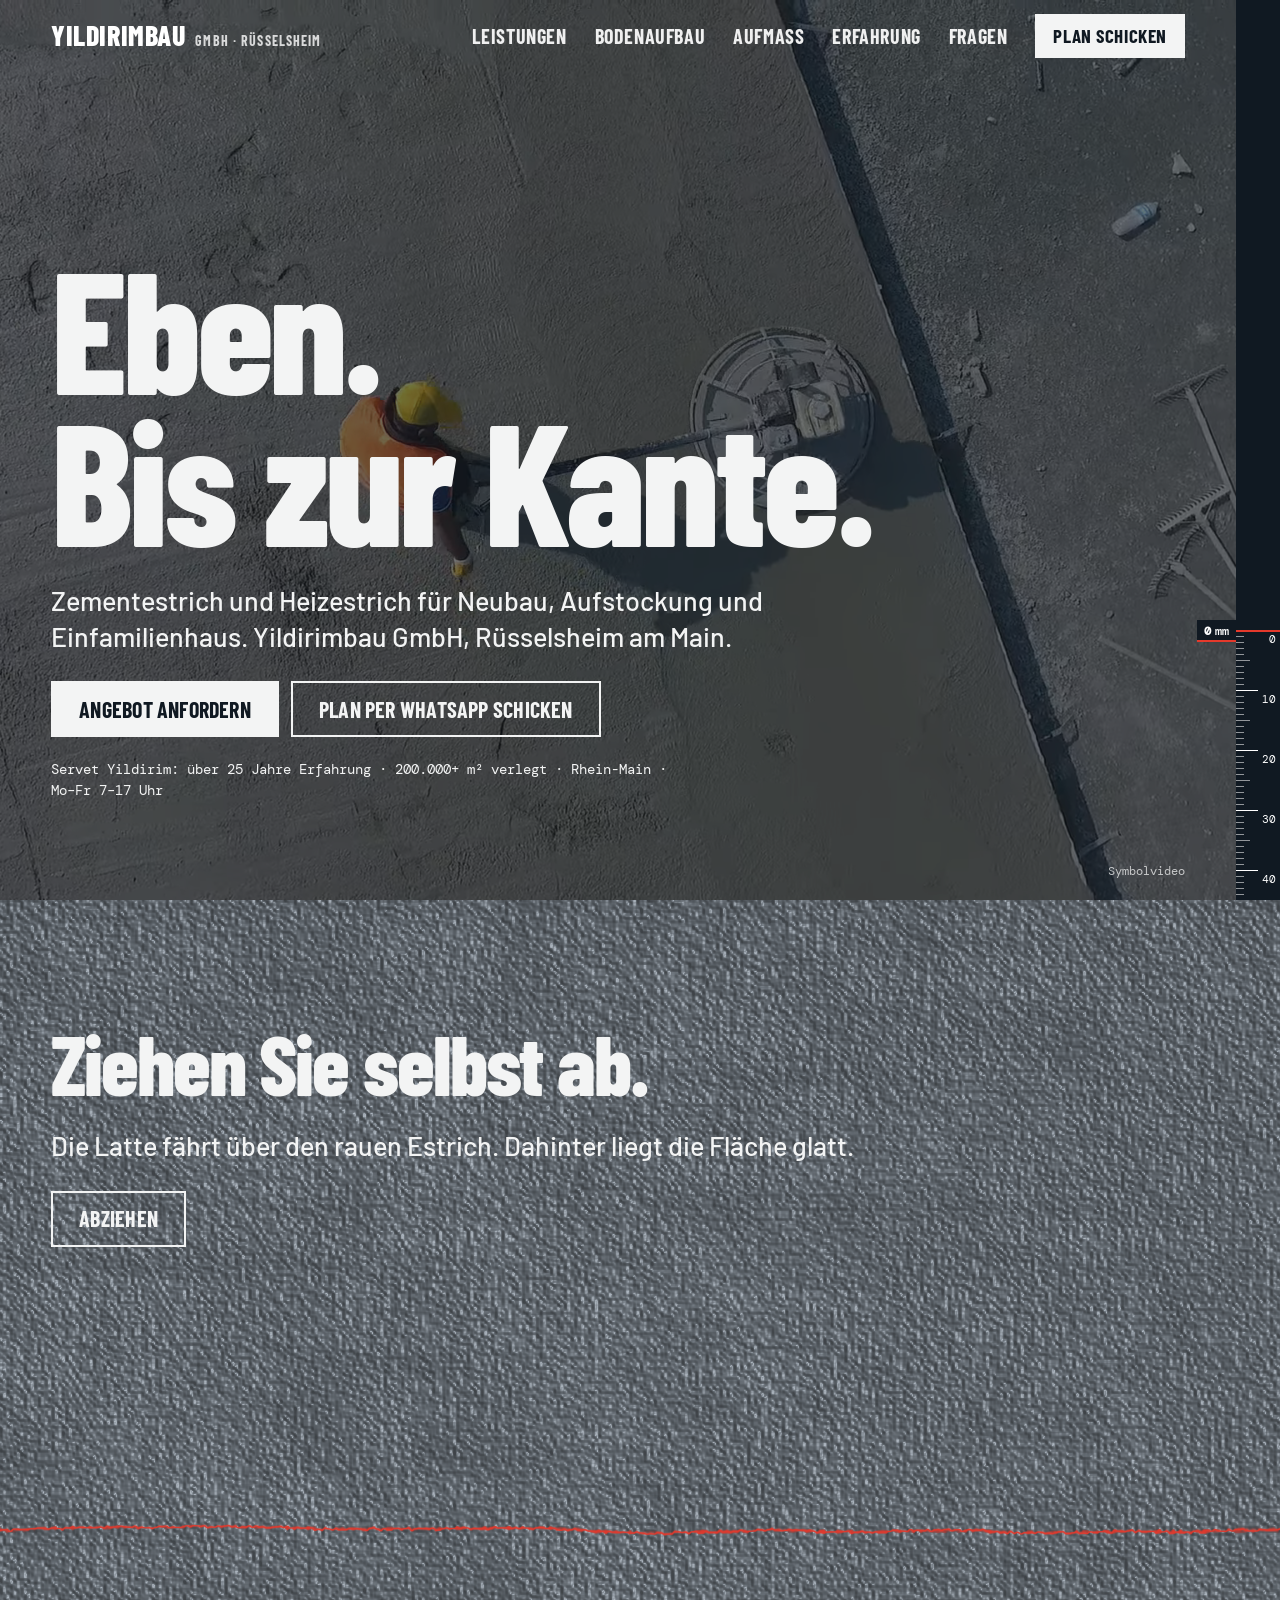
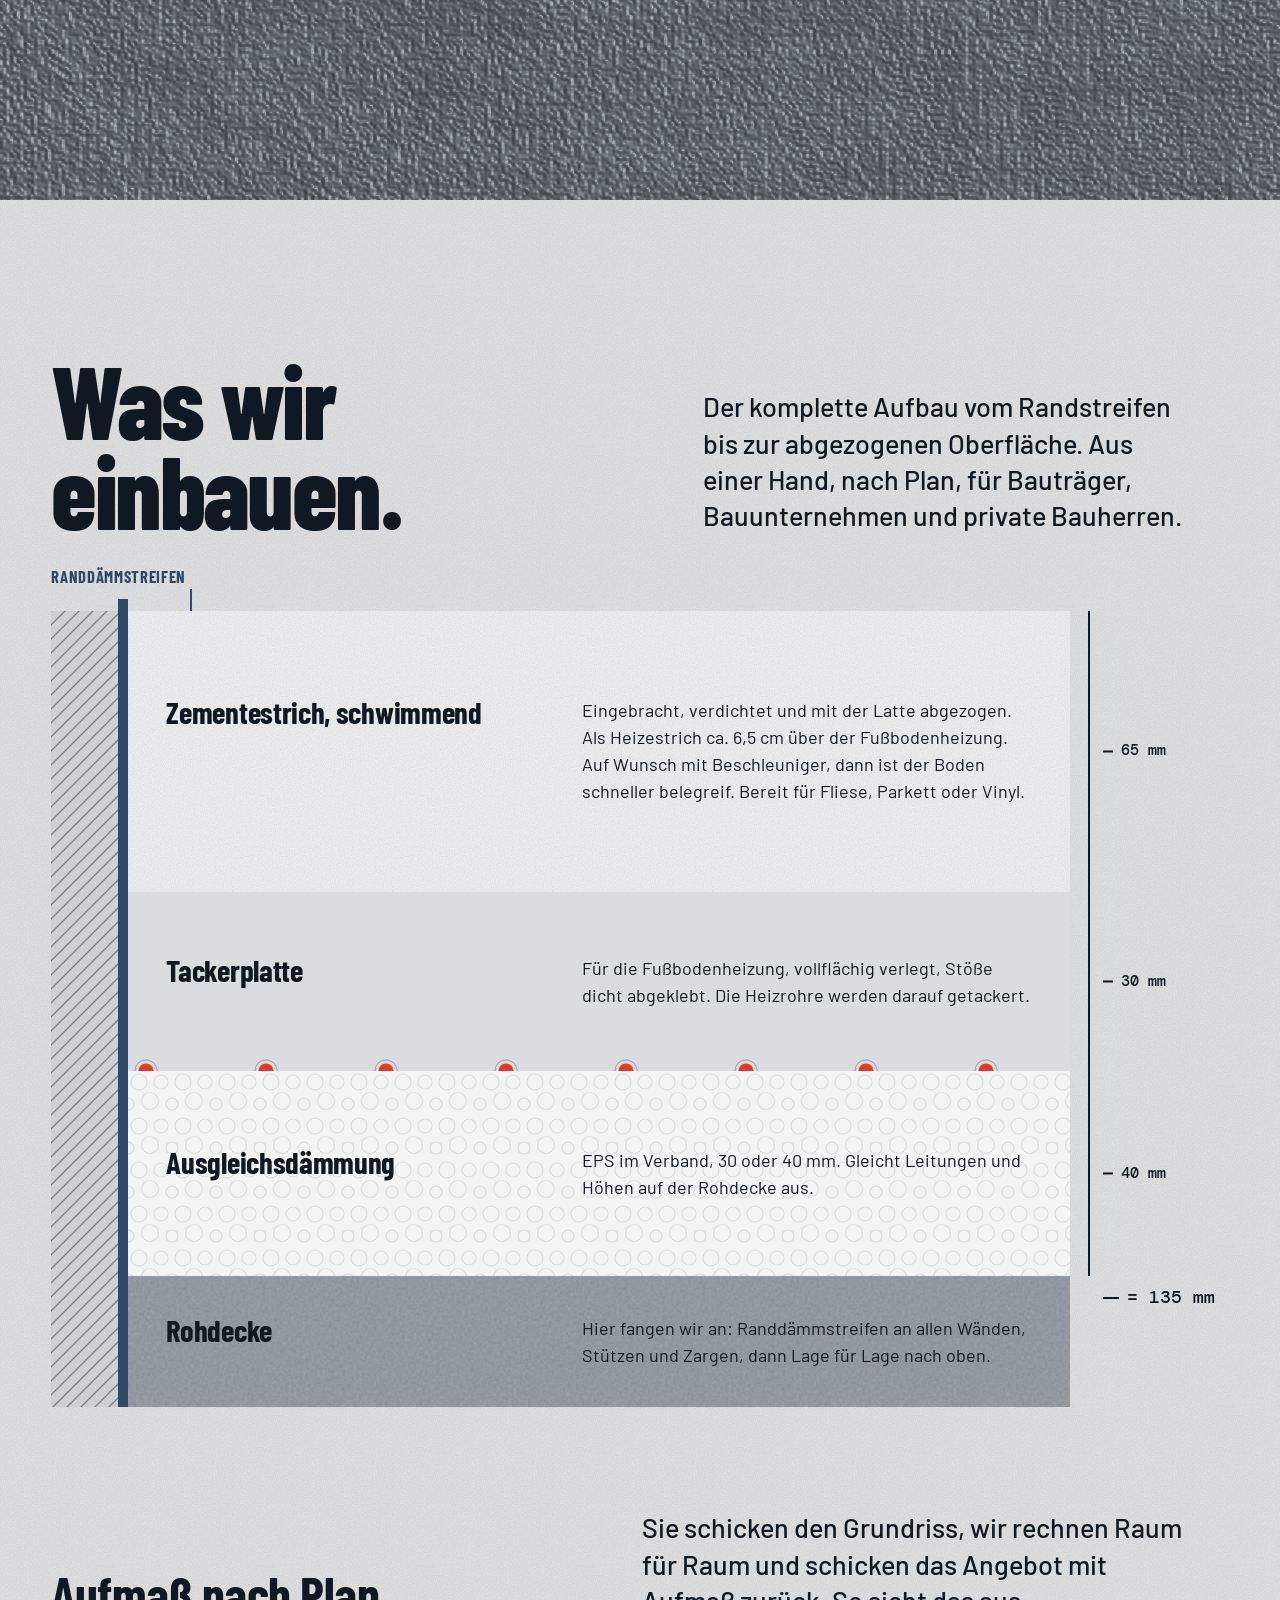
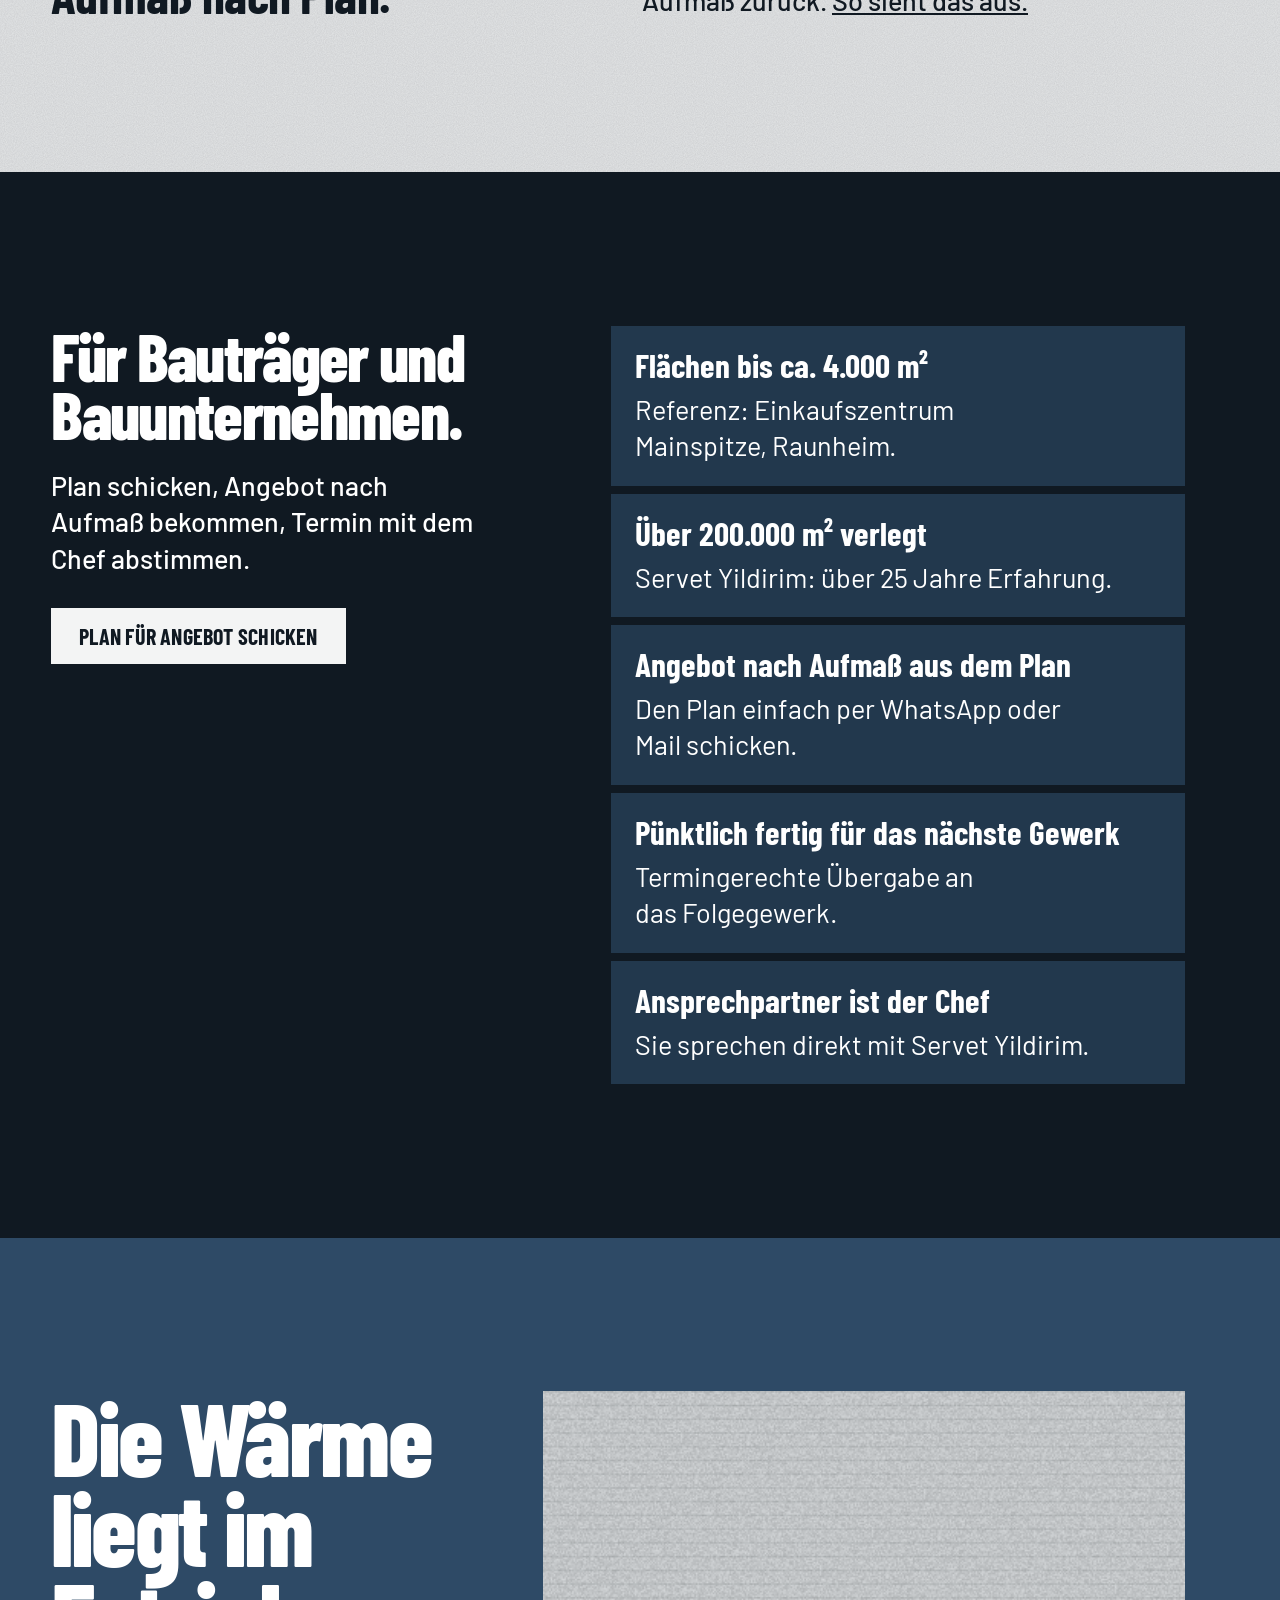
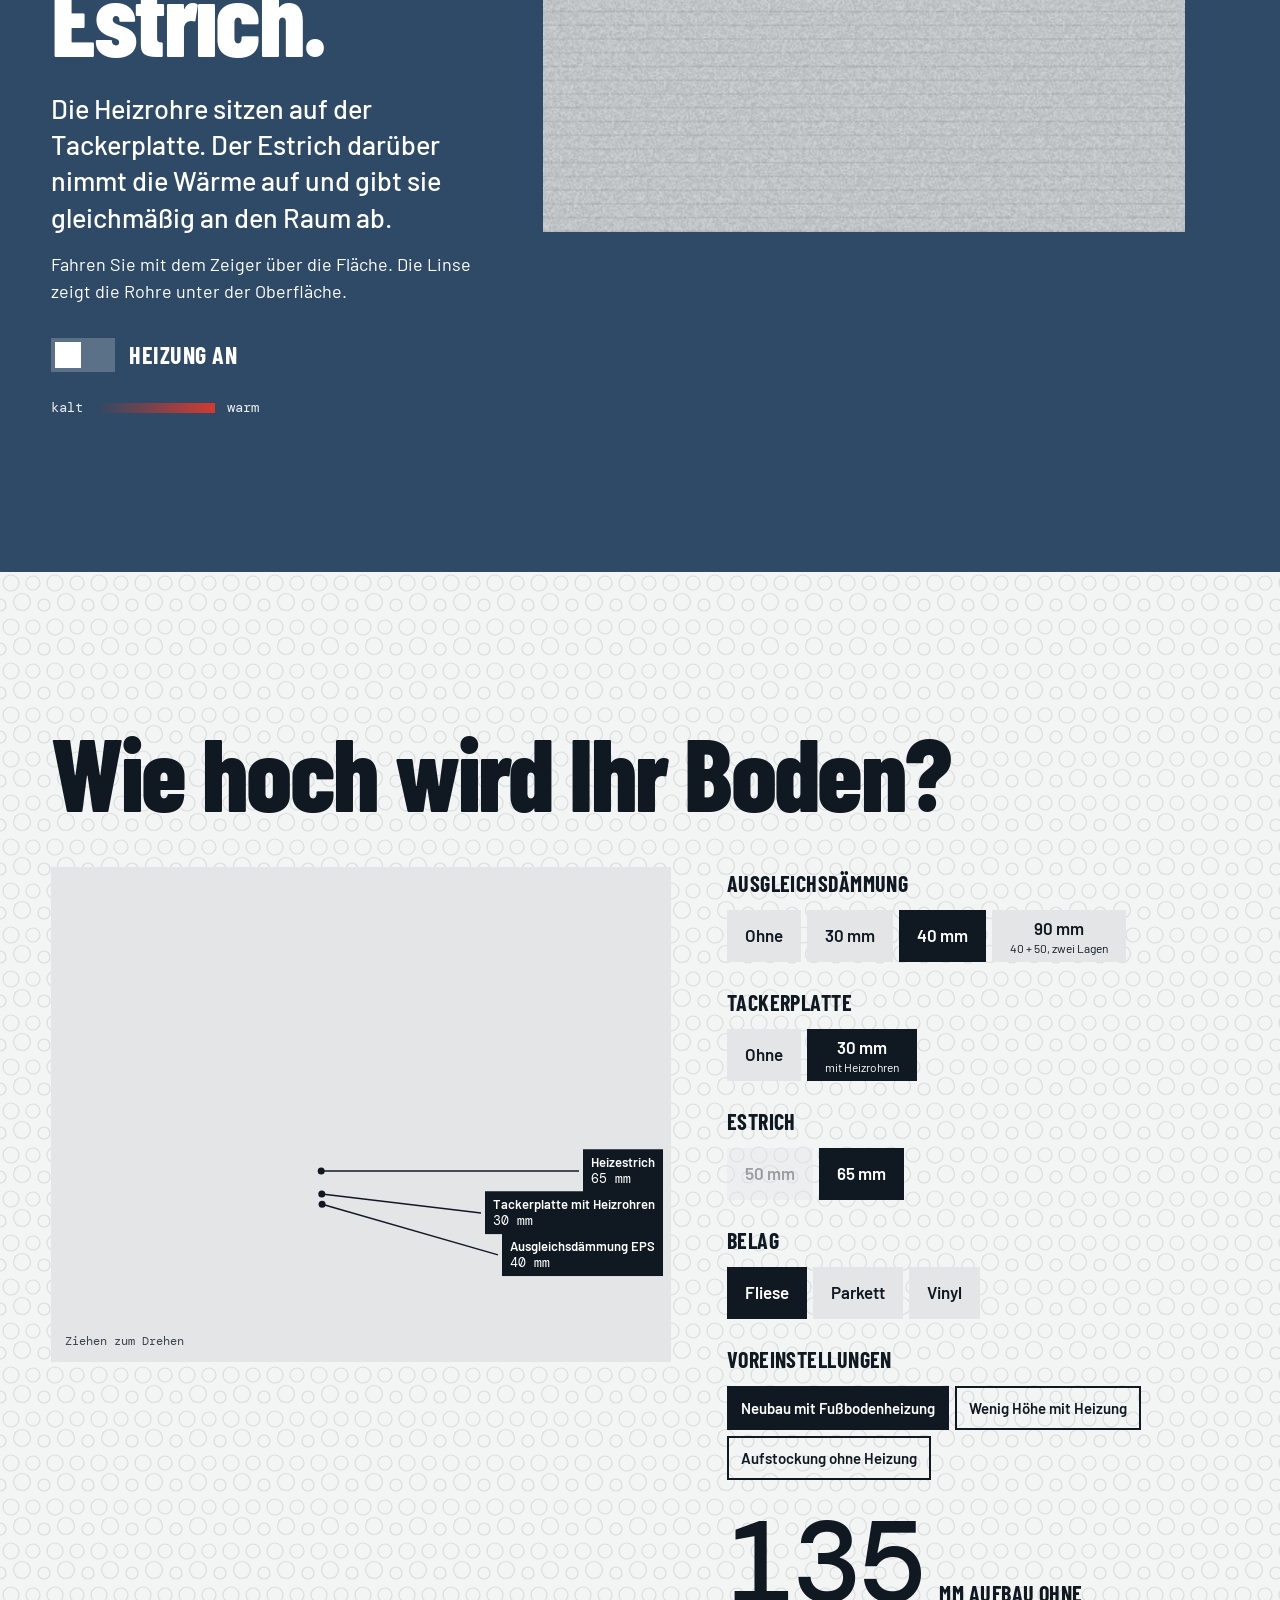
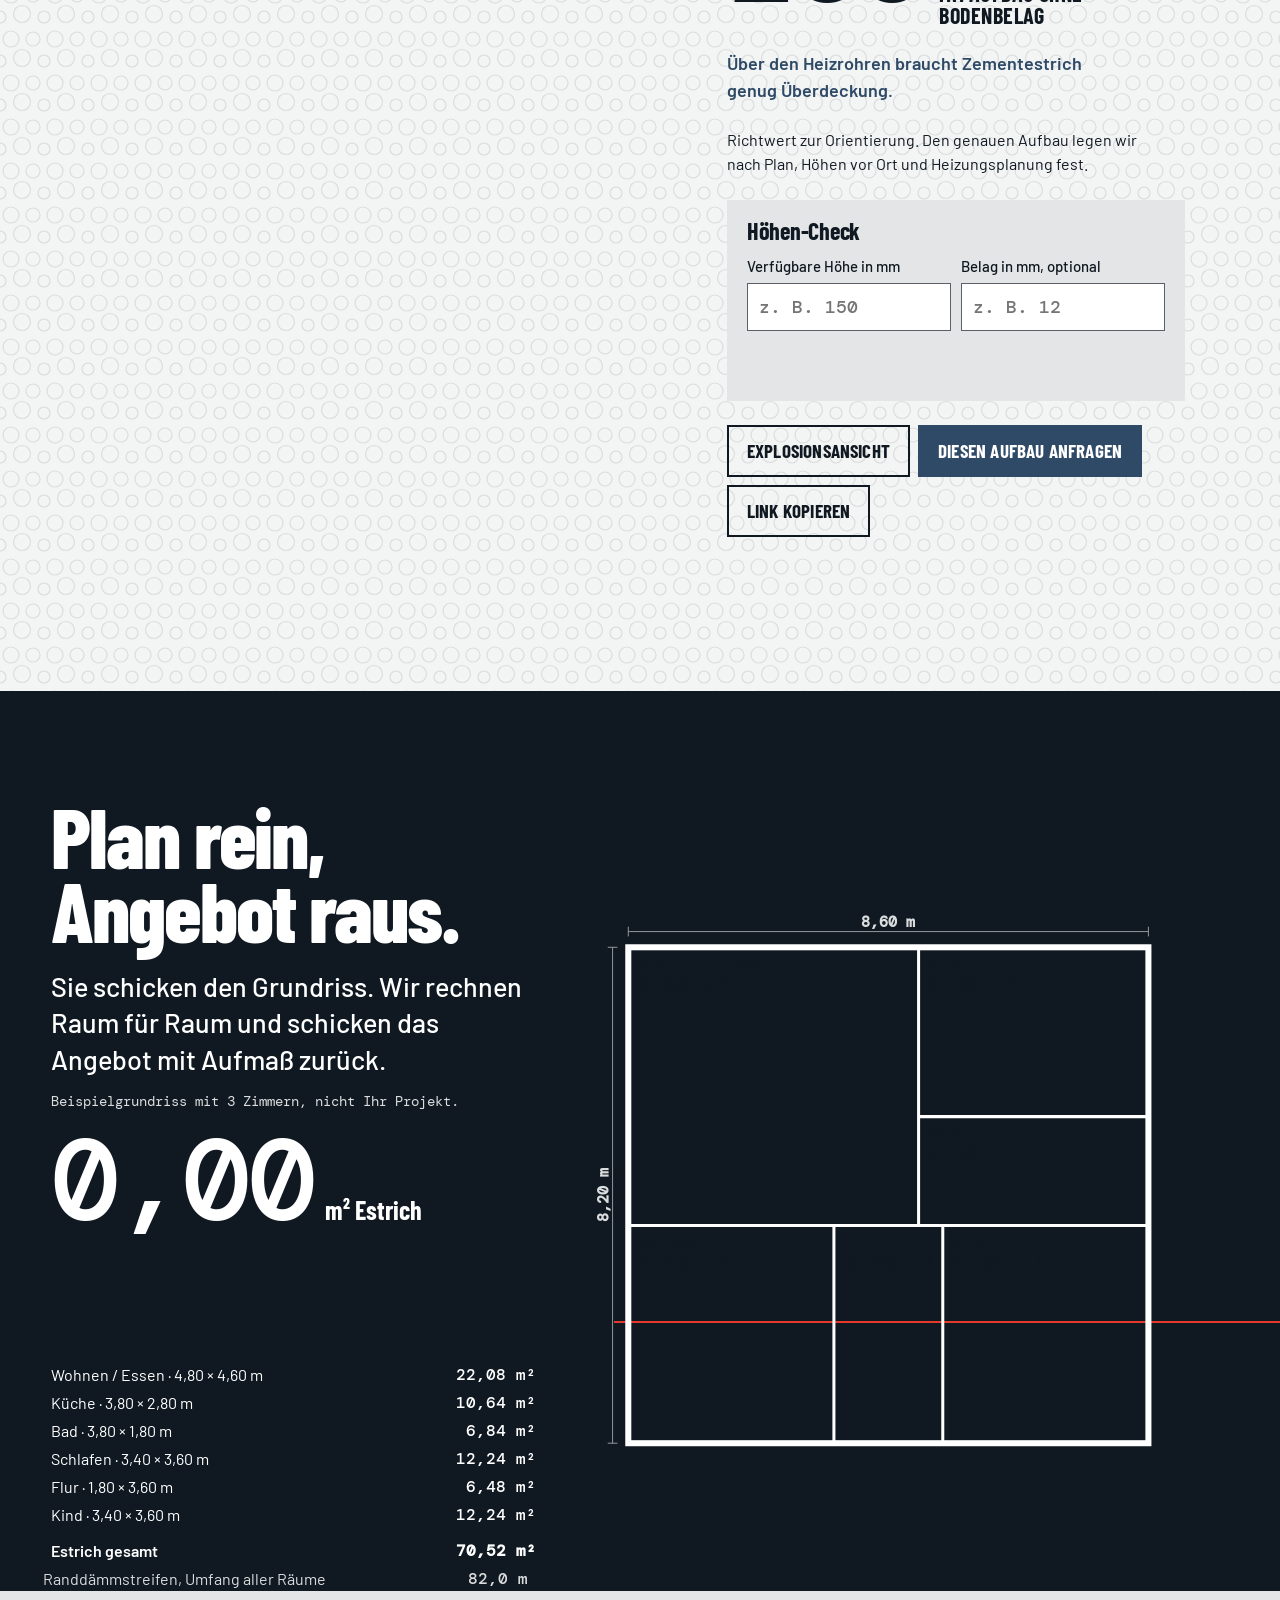
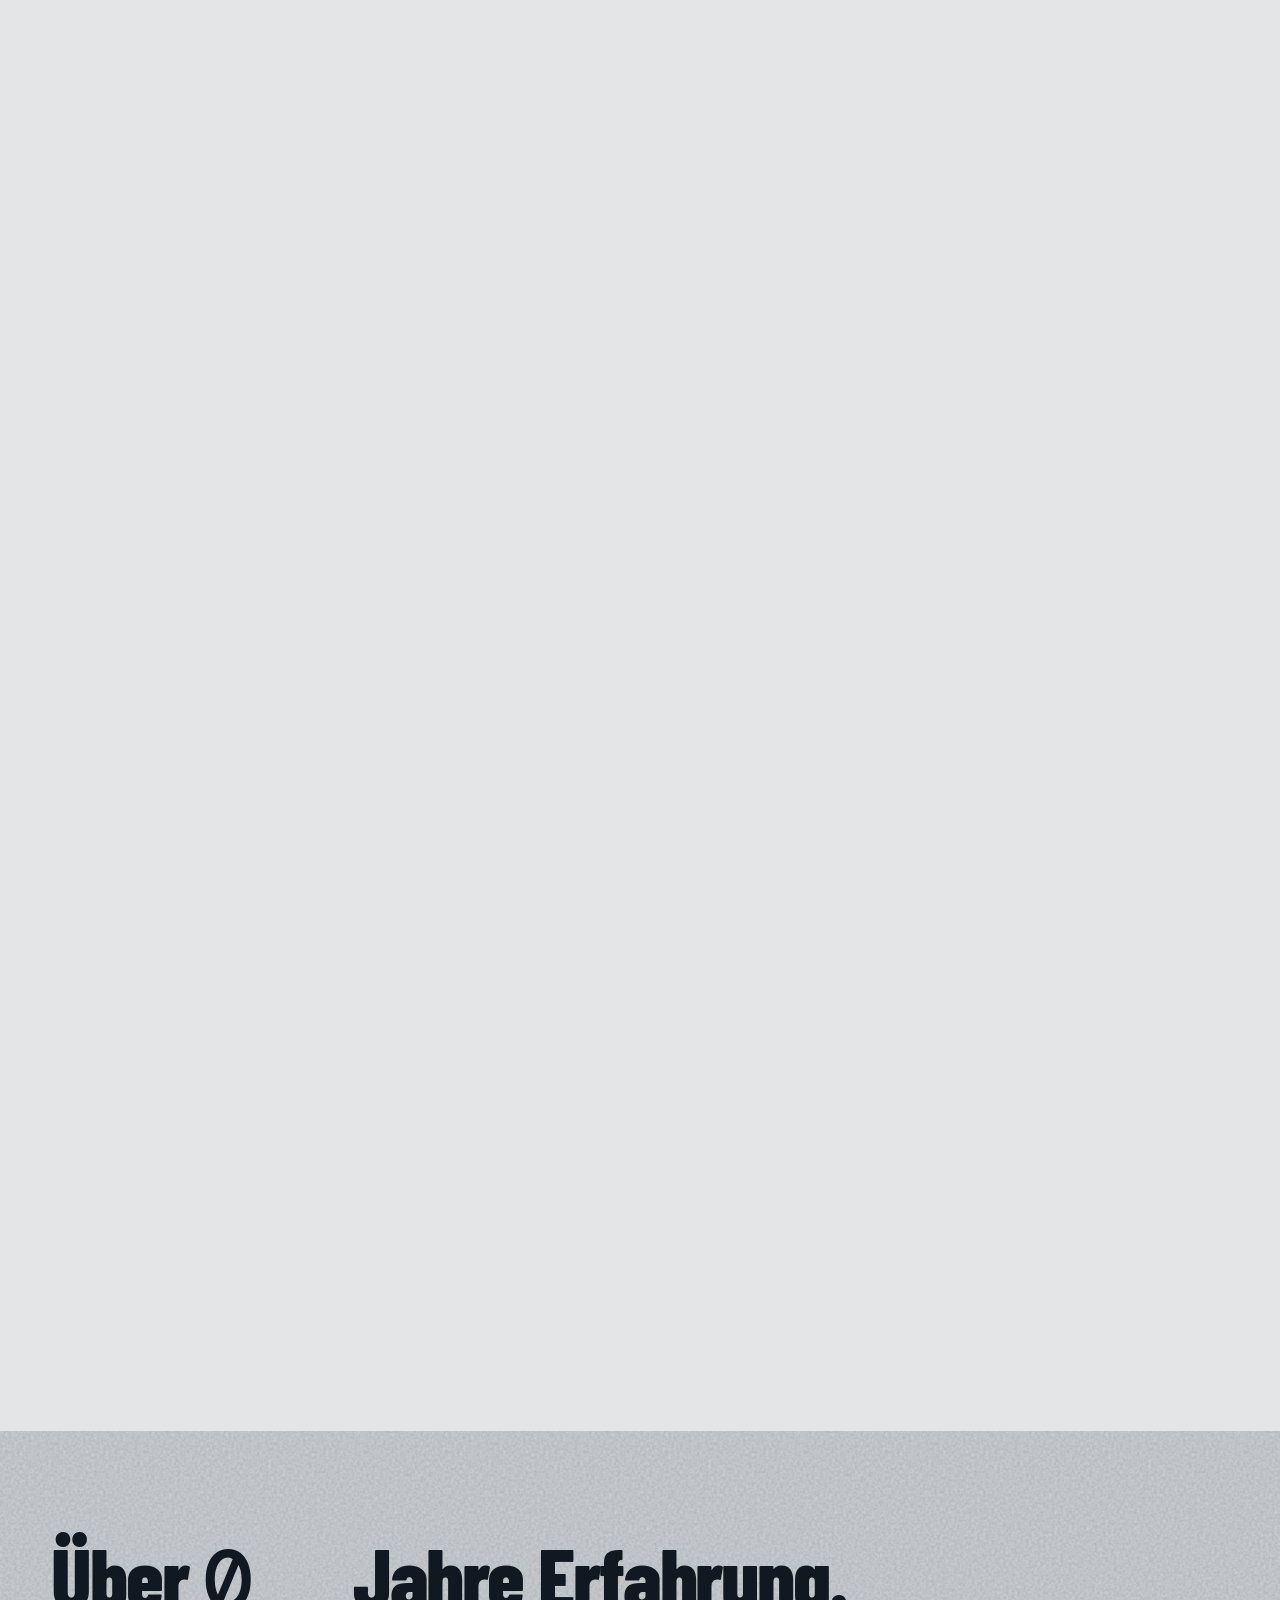
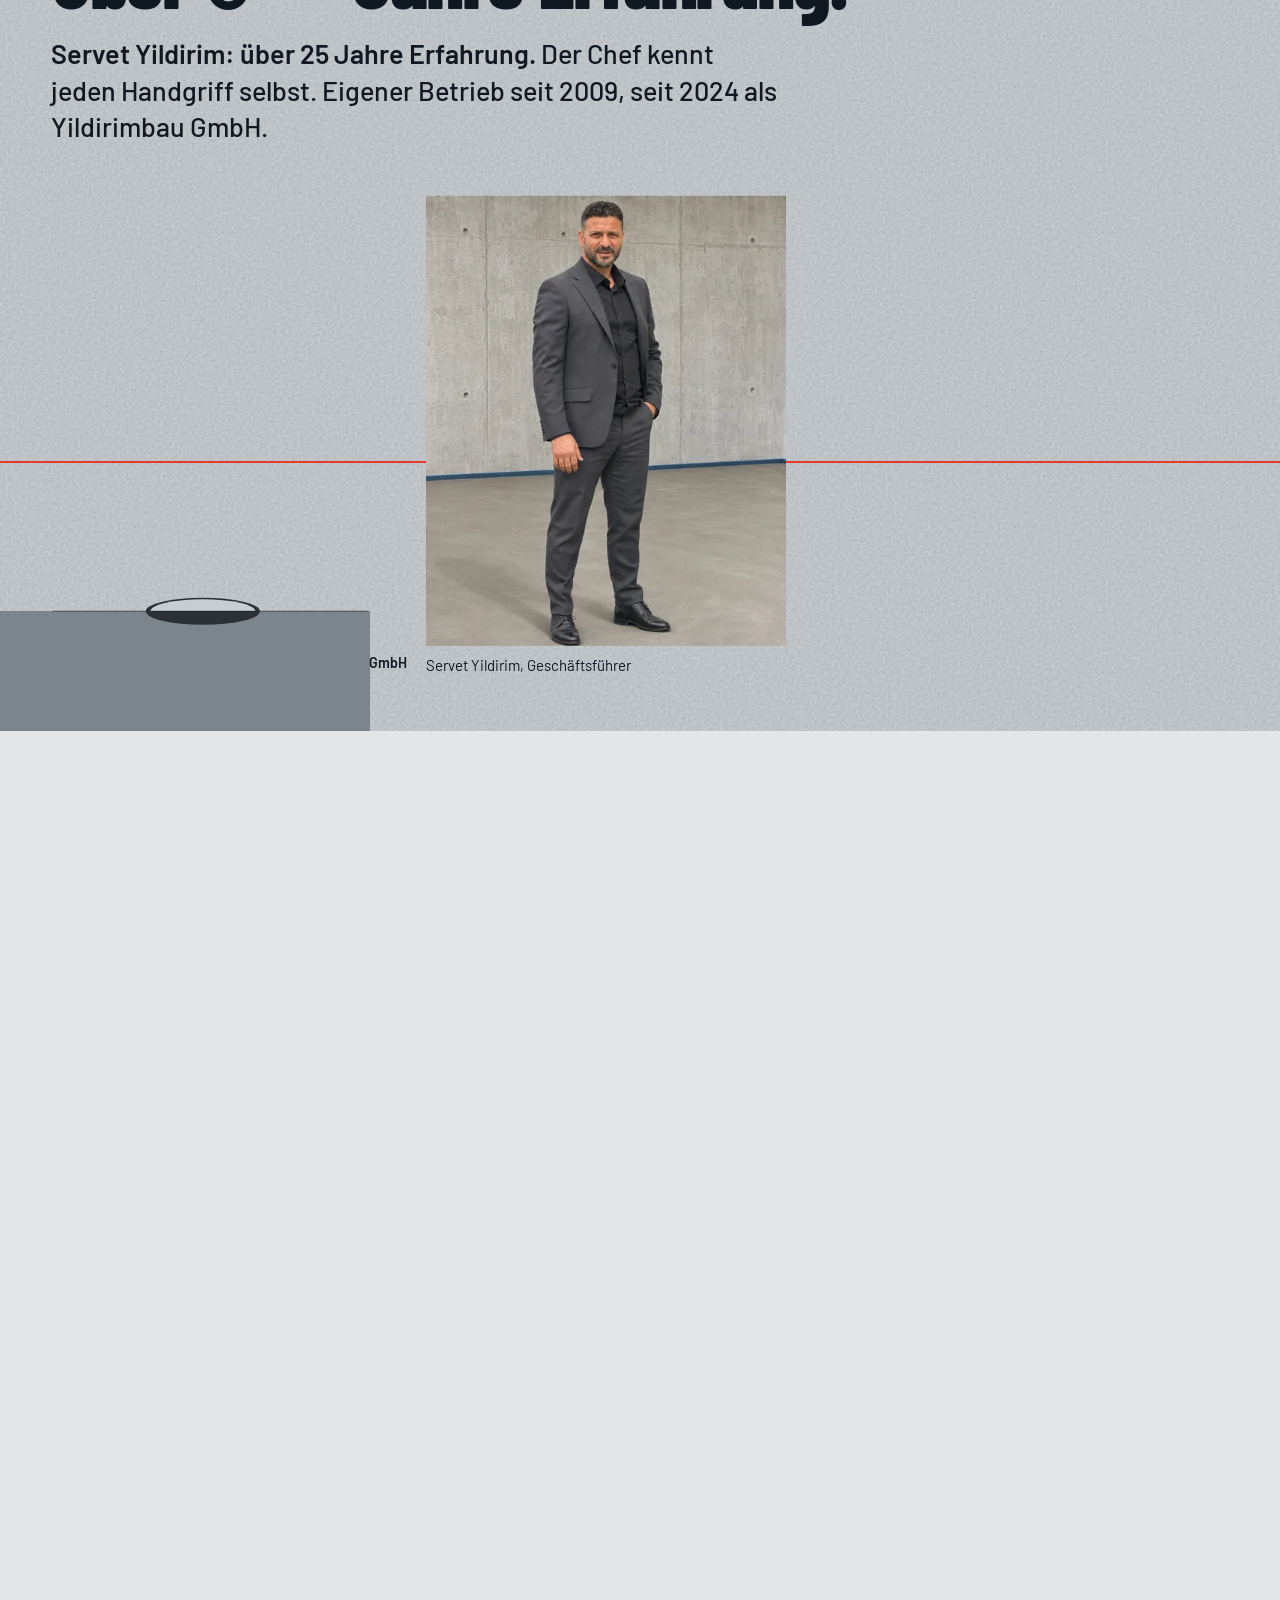
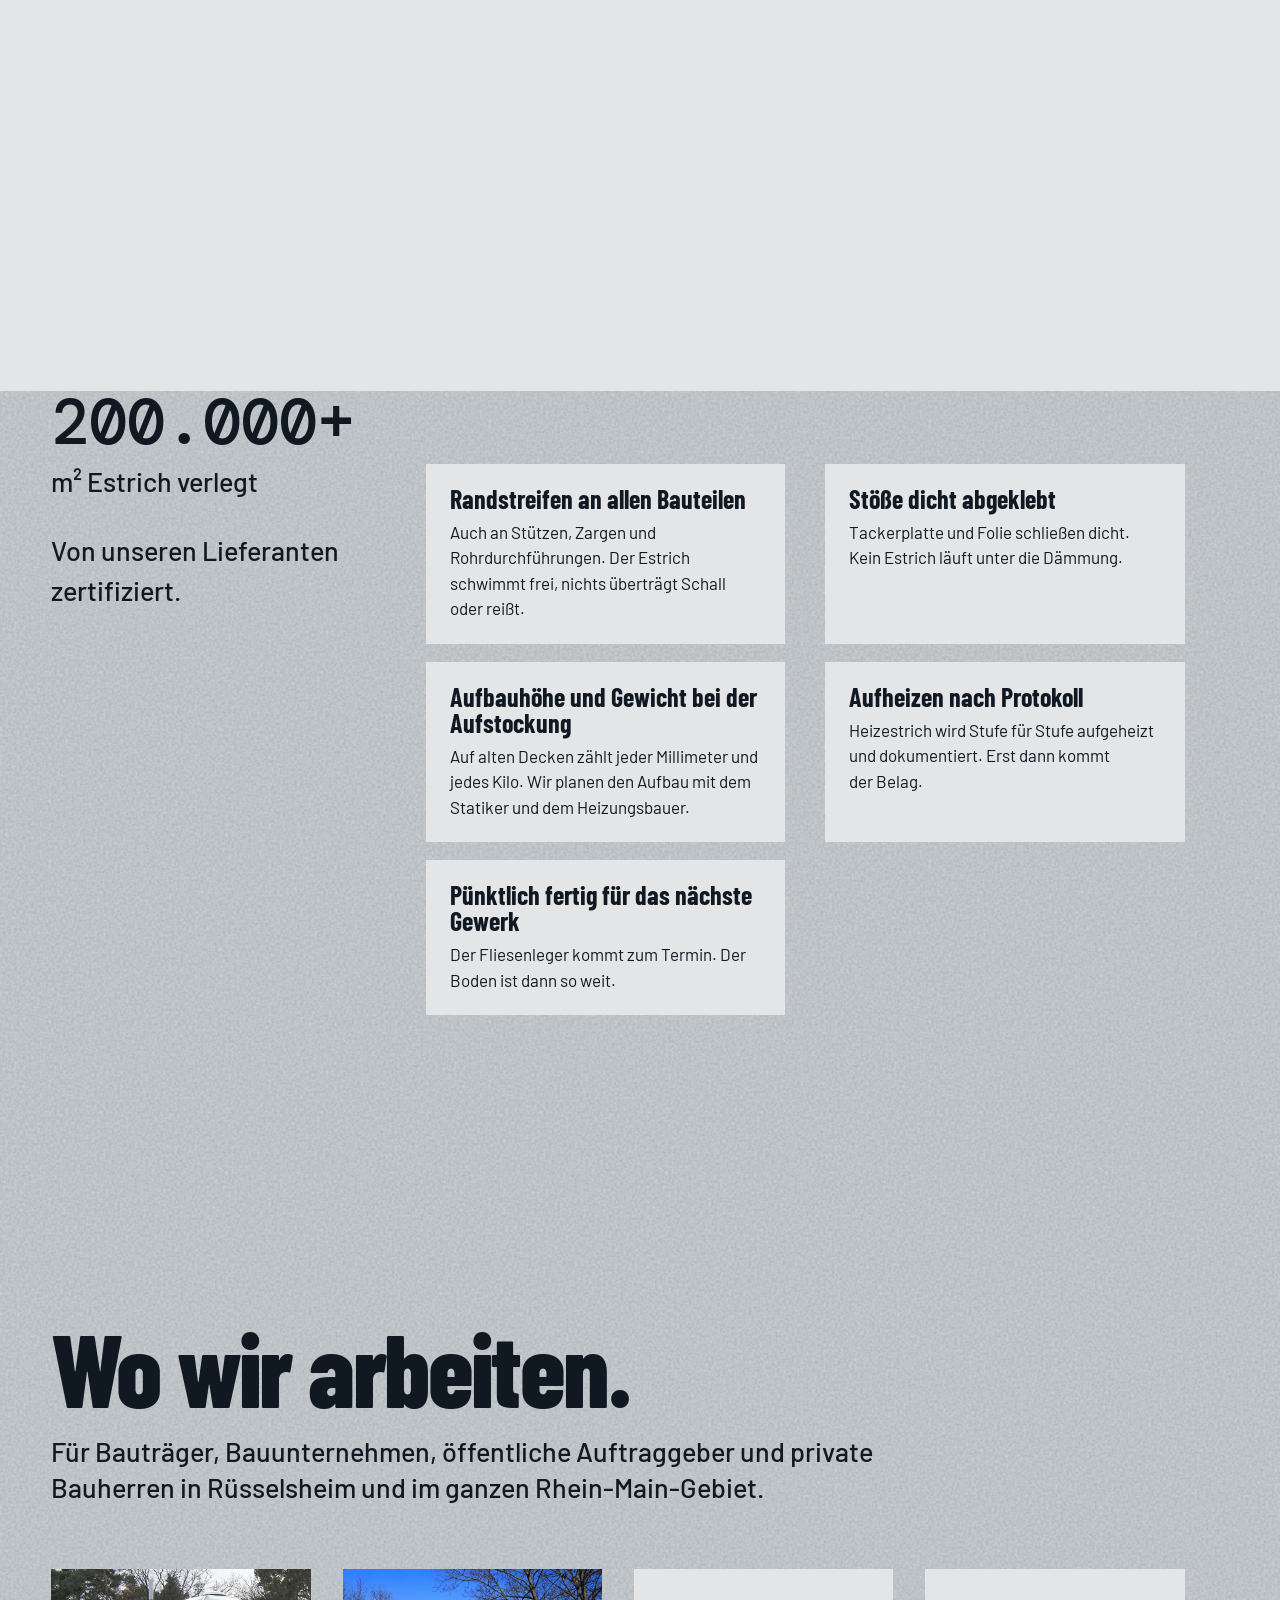
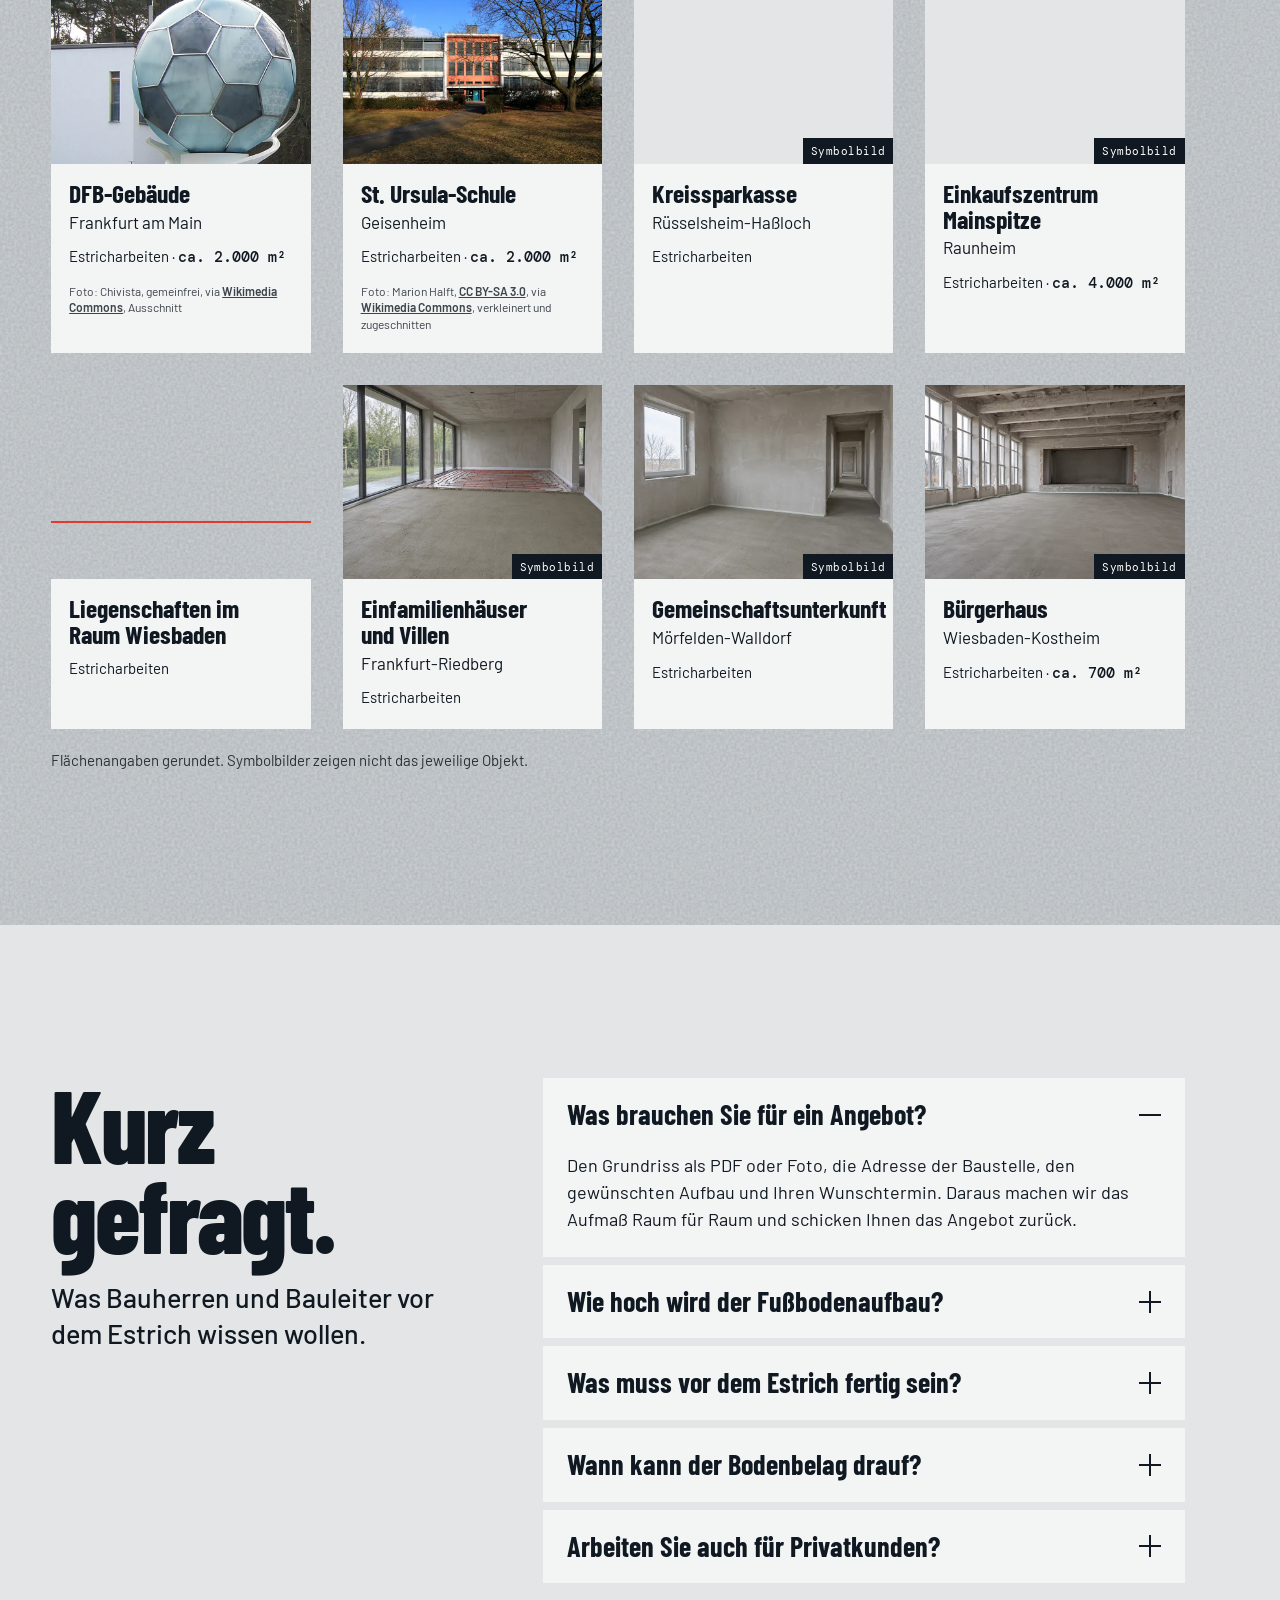
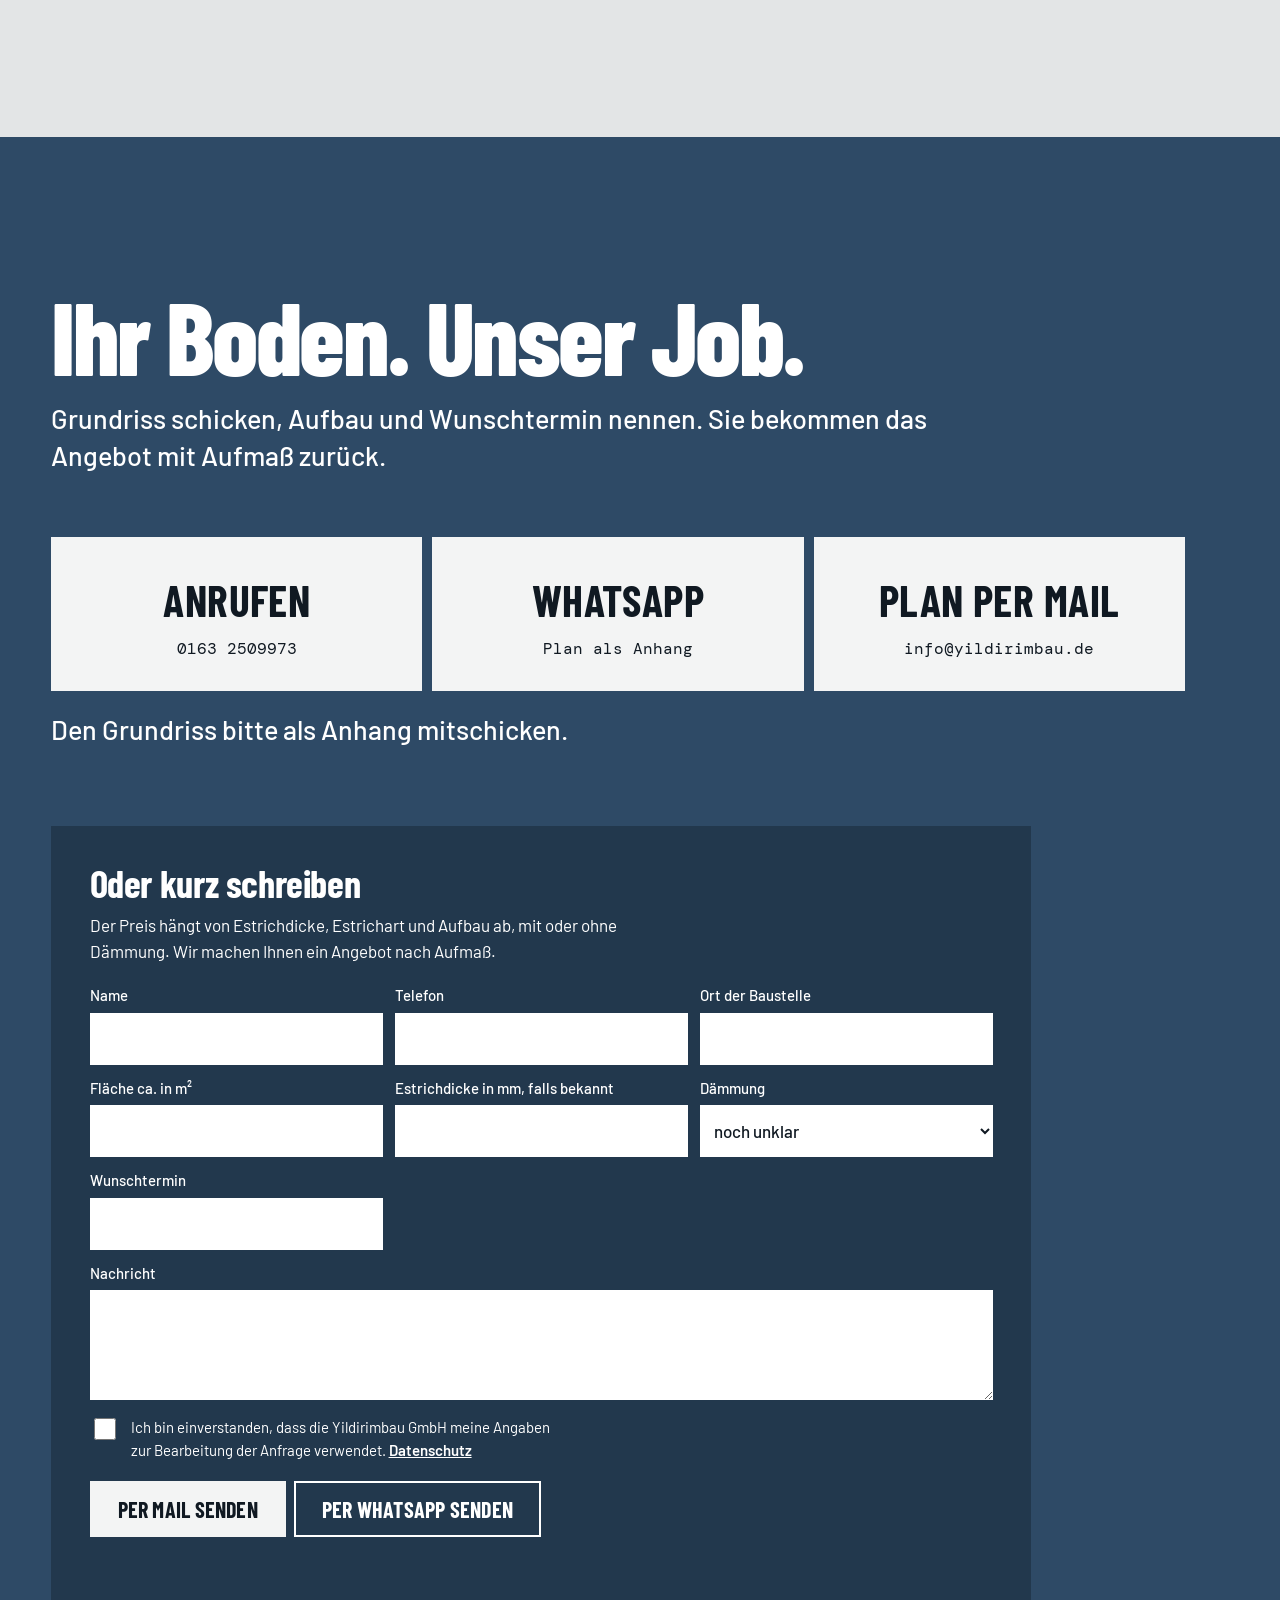
==== commit 958c8024: "Lesbarkeit und Darstellung auf kleinen Bildschirmen verbessert" ====
--- a/index.html
+++ b/index.html
@@ -29,7 +29,7 @@
   <script type="module" crossorigin src="/assets/main-CnGa_w9A.js"></script>
   <link rel="modulepreload" crossorigin href="/assets/sections-P2Xu9kJm.js">
   <link rel="modulepreload" crossorigin href="/assets/gsap-BpGrfLoK.js">
-  <link rel="stylesheet" crossorigin href="/assets/style-DKFWI1tk.css">
+  <link rel="stylesheet" crossorigin href="/assets/style-DkmH5Nx4.css">
 </head>
 <body>
 <a class="skip" href="#inhalt">Zum Inhalt</a>
--- a/assets/style-DkmH5Nx4.css
+++ b/assets/style-DkmH5Nx4.css
@@ -0,0 +1,2 @@
+@font-face{font-family:Barlow Condensed;font-style:normal;font-weight:700;font-display:swap;src:url(/fonts/barlow-condensed-700.woff2)format("woff2")}@font-face{font-family:Barlow Condensed;font-style:normal;font-weight:800;font-display:swap;src:url(/fonts/barlow-condensed-800.woff2)format("woff2")}@font-face{font-family:Barlow;font-style:normal;font-weight:400;font-display:swap;src:url(/fonts/barlow-400.woff2)format("woff2")}@font-face{font-family:Barlow;font-style:normal;font-weight:500;font-display:swap;src:url(/fonts/barlow-500.woff2)format("woff2")}@font-face{font-family:Barlow;font-style:normal;font-weight:600;font-display:swap;src:url(/fonts/barlow-600.woff2)format("woff2")}@font-face{font-family:DM Mono;font-style:normal;font-weight:400;font-display:swap;src:url(/fonts/dm-mono-400.woff2)format("woff2")}@font-face{font-family:DM Mono;font-style:normal;font-weight:500;font-display:swap;src:url(/fonts/dm-mono-500.woff2)format("woff2")}:root{--beton:#e3e5e6;--flaeche:#f3f4f4;--koernung:#cdd1d4;--tinte:#101922;--stahl:#2e4a66;--stahl-dunkel:#22384d;--laser:#e5392b;--nass:#5a6168;--nass-dunkel:#3e444a;--display:"Barlow Condensed","Arial Narrow",Arial,sans-serif;--text:"Barlow","Segoe UI",Roboto,Helvetica,Arial,sans-serif;--mono:"DM Mono",Consolas,"Courier New",monospace;--t-display:clamp(60px,13.5vw,200px);--t-h2:clamp(48px,8vw,124px);--t-lead:clamp(19px,1.1vw + 13px,27px);--t-body:18px;--t-mono:14px;--rand:clamp(16px,4vw,56px);--messer:44px;--laser-y:70%;--abstand:clamp(88px,12vw,200px);--ease-ui:cubic-bezier(.23,1,.32,1);--ease-move:cubic-bezier(.77,0,.175,1);--weiss-rein:#fff;--weiss-a08:#ffffff14;--weiss-a55:#ffffff8c;--farbe-f2f3f3:#f2f3f3;--farbe-c9cdd0:#c9cdd0;--farbe-9aa0a5:#9aa0a5;--farbe-dfe2e4:#dfe2e4;--farbe-aeb3b7:#aeb3b7;--schwarz-a35:#00000059;--tinte-a35:#10192259;--tinte-a25:#10192240;--farbe-dadde0:#dadde0;--farbe-9aa1a7:#9aa1a7;--weiss-a22:#ffffff38;--tinte-a06:#1019220f;--farbe-7d858c:#7d858c;--farbe-2b3136:#2b3136;--farbe-b7bdc2:#b7bdc2;--farbe-6b737a:#6b737a;--farbe-4c545b:#4c545b;--farbe-c8cdd1:#c8cdd1;--weiss-a12:#ffffff1f;--farbe-ffb3ab:#ffb3ab;--tinte-a6:#10192299}@media (max-width:767px){:root{--t-body:17px;--messer:26px}}*,:before,:after{box-sizing:border-box}html{-webkit-text-size-adjust:100%;scroll-behavior:auto;background:var(--tinte);overflow-x:clip}html.lenis,html.lenis body{height:auto}.lenis.lenis-smooth{scroll-behavior:auto!important}.lenis.lenis-stopped{overflow:hidden}body{font-family:var(--text);font-size:var(--t-body);color:var(--tinte);background:var(--beton);-webkit-font-smoothing:antialiased;margin:0;line-height:1.5;overflow-x:clip}::selection{background:var(--stahl);color:var(--weiss-rein)}img,svg,canvas,video{max-width:100%;display:block}a{color:inherit}button,input,select{font:inherit;color:inherit}h1,h2,h3,h4,p,ul,ol,figure,blockquote,fieldset{margin:0;padding:0}ul,ol{list-style:none}fieldset{border:0;min-width:0}legend{padding:0}:focus{outline:none}:focus-visible{outline:3px solid var(--laser);outline-offset:3px}.vis-hidden{clip:rect(0 0 0 0);white-space:nowrap;width:1px;height:1px;overflow:hidden;position:absolute!important}h1,h2{font-family:var(--display);letter-spacing:-.025em;text-wrap:balance;font-weight:800;line-height:.88}h1{font-size:var(--t-display)}h2{font-size:var(--t-h2)}h3{font-family:var(--display);letter-spacing:-.01em;font-size:clamp(28px,2.4vw,38px);font-weight:700;line-height:.95}.lead{font-size:var(--t-lead);text-wrap:pretty;max-width:34em;font-weight:500;line-height:1.35}p{text-wrap:pretty;max-width:62ch}.mass{font-family:var(--mono);font-variant-numeric:tabular-nums}.band{padding:var(--abstand) 0}.wrap{width:100%;padding-left:var(--rand);padding-right:calc(var(--rand) + var(--messer))}.btn{background:var(--stahl);min-height:56px;color:var(--weiss-rein);font-family:var(--display);letter-spacing:.01em;text-transform:uppercase;cursor:pointer;white-space:nowrap;transition:transform .12s var(--ease-ui),background-color .2s ease,color .2s ease;border:0;justify-content:center;align-items:center;gap:10px;padding:0 28px;font-size:22px;font-weight:700;text-decoration:none;display:inline-flex}.btn:hover{background:var(--stahl-dunkel)}.btn:active{transform:scale(.97)}.btn.hell{background:var(--flaeche);color:var(--tinte)}.btn.hell:hover{background:var(--weiss-rein)}.btn.linie{color:currentColor;background:0 0;box-shadow:inset 0 0 0 2px}.btn.linie:hover{background:var(--weiss-a08)}.btn.gross{min-height:88px;padding:0 40px;font-size:clamp(28px,3vw,44px)}.btn[aria-disabled=true]{opacity:.5;cursor:not-allowed}.kopf{z-index:40;height:72px;padding-left:var(--rand);padding-right:calc(var(--rand) + var(--messer));color:var(--weiss-rein);justify-content:space-between;align-items:center;transition:background-color .25s,color .25s;display:flex;position:fixed;top:0;bottom:auto;left:0;right:0}.kopf.fest{background:var(--beton);color:var(--tinte)}.marke{align-items:baseline;gap:10px;text-decoration:none;display:flex}.marke b{font-family:var(--display);letter-spacing:.02em;font-size:28px;font-weight:800;line-height:1}.marke small{font-family:var(--display);letter-spacing:.08em;opacity:.8;font-size:14px;font-weight:700}.nav{align-items:center;gap:28px;display:flex}.nav a{font-family:var(--display);text-transform:uppercase;letter-spacing:.03em;opacity:.92;font-size:20px;font-weight:700;text-decoration:none}.nav a:hover{opacity:1;text-underline-offset:6px;text-decoration:underline;text-decoration-thickness:2px}.nav .btn{opacity:1;min-height:44px;padding:0 18px;font-size:19px}.kopf.fest .nav .btn{background:var(--tinte);color:var(--weiss-rein)}.kopf:not(.fest) .nav .btn{background:var(--flaeche);color:var(--tinte)}.burger{cursor:pointer;background:0 0;border:0;width:48px;height:48px;padding:0;display:none;position:relative}.burger span{height:3px;transition:transform .2s var(--ease-ui);background:currentColor;position:absolute;left:12px;right:12px}.burger span:first-child{top:17px}.burger span:last-child{bottom:17px}.menue-offen .burger span:first-child{transform:translateY(5.5px)rotate(45deg)}.menue-offen .burger span:last-child{transform:translateY(-5.5px)rotate(-45deg)}.menue{z-index:35;background:var(--tinte);color:var(--weiss-rein);padding:110px var(--rand) 40px;transition:transform .3s var(--ease-move);flex-direction:column;gap:6px;display:flex;position:fixed;top:0;bottom:0;left:0;right:0;transform:translateY(-100%)}.menue-offen .menue{transform:none}.menue a{font-family:var(--display);text-transform:uppercase;font-size:clamp(40px,10vw,64px);font-weight:800;line-height:1;text-decoration:none}.menue .adresse{opacity:.75;margin-top:auto;font-size:16px}.menue-offen .kopf{background:var(--tinte);color:var(--weiss-rein)}.menue-offen .kopf .nav .btn{background:var(--flaeche);color:var(--tinte)}@media (max-width:1023px){.nav{display:none}.burger{display:block}}.messer{z-index:30;width:var(--messer);background:var(--tinte);color:var(--weiss-rein);pointer-events:none;font-family:var(--mono);position:fixed;top:0;bottom:0;right:0}.messer-clip{position:absolute;top:0;bottom:0;left:0;right:0;overflow:hidden}.messer-band{left:0;right:0;top:var(--laser-y);will-change:transform;position:absolute}.messer-band i{background:var(--weiss-a55);height:1px;position:absolute;left:0}.messer-band i.k{width:8px}.messer-band i.m{width:14px}.messer-band i.g{background:var(--weiss-rein);width:22px}.messer-band b{width:100%;color:var(--weiss-rein);text-align:right;padding-left:4px;padding-right:4px;font-size:11px;font-weight:400;line-height:1;position:absolute;left:0;transform:translateY(-50%)}.messer-zeiger{left:0;right:0;top:var(--laser-y);background:var(--laser);height:2px;position:absolute}.messer-zeiger span i{margin-left:4px;font-style:normal}.messer-zeiger span{background:var(--tinte);color:var(--weiss-rein);box-shadow:inset 0 -2px 0 var(--laser);white-space:nowrap;padding:5px 7px;font-size:12px;font-weight:500;line-height:1;position:absolute;top:50%;right:100%;transform:translateY(-50%)}.messer-ok{text-align:center;opacity:.7;writing-mode:vertical-rl;height:auto;font-size:10px;line-height:1.2;position:absolute;top:12px;left:0;right:0;transform:rotate(180deg)}@media (max-width:767px){.messer-band i.k{width:5px}.messer-band i.m{width:9px}.messer-band i.g{width:14px}.messer-band b{font-size:9px}.messer-zeiger span{padding:3px;font-size:9px;top:auto;bottom:3px;right:0;transform:none}.messer-zeiger span i{display:none}}.laser{left:0;right:0;top:var(--laser-y);background:var(--laser);pointer-events:none;z-index:3;height:2px;position:absolute}.scene{height:calc(var(--hold,1) * 100vh);height:calc(var(--hold,1) * 100svh);position:relative}.scene .stage{height:100vh;height:100svh;position:sticky;top:0;overflow:hidden}.no-js .scene{height:auto}.no-js .scene .stage{height:auto;min-height:0;position:relative}.no-js .hero .stage,.reduziert .hero .stage{min-height:100svh}.reduziert .scene{height:auto}.reduziert .scene .stage{height:auto;min-height:0;position:relative}.js .auftritt{opacity:0;transform:translateY(24px)}.js .auftritt.da{opacity:1;transition:opacity .7s var(--ease-ui),transform .7s var(--ease-ui);transform:none}.js .auftritt.da:nth-child(2){transition-delay:80ms}.js .auftritt.da:nth-child(3){transition-delay:.16s}.js .auftritt.da:nth-child(4){transition-delay:.24s}.js .zeile{overflow:hidden}.js .zeile>span{display:block;transform:translateY(110%)}.js .da .zeile>span{transition:transform .9s var(--ease-ui);transform:none}.js .da .zeile:nth-child(2)>span{transition-delay:90ms}.js .da .zeile:nth-child(3)>span{transition-delay:.18s}.reduziert .auftritt,.reduziert .zeile>span{opacity:1!important;transition:none!important;transform:none!important}.fuss{background:var(--tinte);color:var(--weiss-rein);padding:72px 0 120px}.fuss .name{font-family:var(--display);letter-spacing:-.02em;text-transform:uppercase;word-break:break-word;font-size:clamp(56px,13vw,220px);font-weight:800;line-height:.85}.fuss .zeile2{flex-wrap:wrap;justify-content:space-between;gap:16px 40px;margin-top:32px;font-size:16px;display:flex}.fuss nav{gap:24px;display:flex}.fuss a{text-decoration:none}.fuss a:hover{text-underline-offset:4px;text-decoration:underline}@media (min-width:1024px){.fuss{padding-bottom:72px}}.dock{left:0;right:var(--messer);z-index:38;background:var(--tinte);color:var(--weiss-rein);padding-bottom:env(safe-area-inset-bottom);grid-template-columns:1fr 1fr 1.3fr;display:grid;position:fixed;bottom:0}.dock a{min-height:60px;font-family:var(--display);text-transform:uppercase;letter-spacing:.02em;white-space:nowrap;justify-content:center;align-items:center;gap:8px;font-size:19px;font-weight:700;text-decoration:none;display:flex}.dock a svg{width:22px;height:22px}.dock a.heiss{background:var(--laser)}.dock a:active{transform:scale(.97)}@media (min-width:1024px){.dock{display:none}}@media (max-width:359px){.btn{padding:0 14px;font-size:18px}.dock a{letter-spacing:0;gap:4px;font-size:16px}.dock a svg{width:18px;height:18px}}.hinweis{max-width:46ch;font-size:16px;line-height:1.45}@media (prefers-reduced-motion:reduce){*,:before,:after{transition-duration:.001ms!important;animation-duration:.001ms!important;animation-iteration-count:1!important}}:root{--m-estrich:url("data:image/svg+xml,%3Csvg xmlns='http://www.w3.org/2000/svg' width='160' height='160'%3E%3Cfilter id='n'%3E%3CfeTurbulence type='fractalNoise' baseFrequency='.9' numOctaves='3' stitchTiles='stitch'/%3E%3CfeColorMatrix values='0 0 0 0 .1 0 0 0 0 .1 0 0 0 0 .12 0 0 0 .16 0'/%3E%3C/filter%3E%3Crect width='160' height='160' filter='url(%23n)'/%3E%3C/svg%3E");--m-eps:url("data:image/svg+xml,%3Csvg xmlns='http://www.w3.org/2000/svg' width='44' height='44'%3E%3Cg fill='none' stroke='%23101922' stroke-opacity='.11' stroke-width='1.2'%3E%3Ccircle cx='11' cy='11' r='8'/%3E%3Ccircle cx='33' cy='11' r='7'/%3E%3Ccircle cx='22' cy='30' r='8.5'/%3E%3Ccircle cx='0' cy='33' r='6'/%3E%3Ccircle cx='44' cy='33' r='6'/%3E%3C/g%3E%3C/svg%3E");--m-beton:url("data:image/svg+xml,%3Csvg xmlns='http://www.w3.org/2000/svg' width='220' height='220'%3E%3Cfilter id='n'%3E%3CfeTurbulence type='fractalNoise' baseFrequency='.35' numOctaves='4' stitchTiles='stitch'/%3E%3CfeColorMatrix values='0 0 0 0 .06 0 0 0 0 .08 0 0 0 0 .1 0 0 0 .22 0'/%3E%3C/filter%3E%3Crect width='220' height='220' filter='url(%23n)'/%3E%3C/svg%3E");--m-schraffur:url("data:image/svg+xml,%3Csvg xmlns='http://www.w3.org/2000/svg' width='14' height='14'%3E%3Cpath d='M-2 16L16-2M-2 2L2-2M12 16l4-4' stroke='%23101922' stroke-opacity='.45' stroke-width='1.3'/%3E%3C/svg%3E")}.skip{left:var(--rand);z-index:50;background:var(--tinte);color:var(--weiss-rein);padding:12px 16px;font-weight:600;text-decoration:none;position:absolute;top:-60px}.skip:focus-visible{top:12px}.hero{--hold:1}.hero .stage{background:var(--nass-dunkel);color:var(--flaeche)}.hero-canvas{width:100%;height:100%;position:absolute;top:0;bottom:0;left:0;right:0}.hero-still{background:var(--nass);background-image:var(--m-beton),var(--m-estrich);display:none;position:absolute;top:0;bottom:0;left:0;right:0}.no-js .hero-still,.reduziert .hero-still,.hero.ohne-webgl .hero-still{display:block}.no-js .hero-canvas,.reduziert .hero-canvas{display:none}.hero-text{z-index:4;pointer-events:none;padding-top:clamp(96px,14vh,150px);position:absolute;top:0;left:0;right:0}.hero-text .btn,.hero-text a{pointer-events:auto}.hero h1{text-transform:none;max-width:9em}.hero .lead{max-width:30em;margin-top:clamp(20px,3vh,36px)}.hero .cta{flex-wrap:wrap;gap:12px;margin-top:clamp(20px,3vh,32px);display:flex}.hero-tipp{left:var(--rand);z-index:4;font-family:var(--mono);font-size:var(--t-mono);opacity:.85;pointer-events:none;margin:0;transition:opacity .4s;position:absolute;bottom:clamp(20px,4vh,40px)}.hero-tipp.weg{opacity:0}.no-js .hero-tipp,.reduziert .hero-tipp,.no-js #heroAbziehen,.reduziert #heroAbziehen{display:none}.latte{z-index:2;width:var(--latte-l,46vw);height:26px;margin:-13px 0 0 calc(var(--latte-l,46vw) / -2);transform:translate(var(--x,50vw),var(--y,80vh)) rotate(var(--rot,0deg));opacity:0;pointer-events:none;will-change:transform;position:absolute;top:0;left:0}.latte.da{opacity:1}.latte i{background:linear-gradient(180deg,var(--farbe-f2f3f3) 0%,var(--farbe-c9cdd0) 35%,var(--farbe-9aa0a5) 36%,var(--farbe-dfe2e4) 70%,var(--farbe-aeb3b7) 100%);box-shadow:0 10px 18px var(--schwarz-a35);position:absolute;top:0;bottom:0;left:0;right:0}.latte i:before{content:"";background:var(--tinte-a35);height:2px;position:absolute;top:9px;left:0;right:0}.latte i:after{content:"";background:var(--tinte-a25);height:3px;position:absolute;bottom:3px;left:12px;right:12px}.hero.ohne-webgl .latte,.hero.ohne-webgl .hero-canvas{display:none}.leistungen{background:var(--beton);background-image:var(--m-estrich)}.leistungen .kopfzeile{grid-template-columns:1fr;align-items:end;gap:24px;margin-bottom:clamp(40px,6vw,88px);display:grid}@media (min-width:1024px){.leistungen .kopfzeile{grid-template-columns:1.1fr .9fr;gap:64px}}.schnitt{grid-template-columns:clamp(40px,6vw,88px) minmax(0,1fr) clamp(70px,9vw,140px);align-items:stretch;margin-top:48px;display:grid}.schnitt .wand{background:var(--koernung);background-image:var(--m-schraffur);position:relative}.schnitt .wand .rand{background:var(--stahl);width:10px;position:absolute;top:-12px;bottom:0;right:0}.schnitt .wand .rand-name{white-space:nowrap;font-family:var(--display);text-transform:uppercase;letter-spacing:.04em;color:var(--stahl);margin-bottom:22px;font-size:clamp(15px,1.3vw,20px);font-weight:700;position:absolute;bottom:100%;left:0}.schnitt .wand .rand-name:after{content:"";background:var(--stahl);width:2px;height:22px;position:absolute;top:100%;left:auto;right:-6px}@media (max-width:899px){.schnitt .wand .rand-name{letter-spacing:.02em;font-size:14px}}.lagen{flex-direction:column;display:flex}.lage{grid-template-columns:minmax(0,1fr);align-content:center;gap:10px 48px;padding:clamp(22px,3vw,44px) clamp(18px,3vw,48px);display:grid;position:relative}@media (min-width:900px){.lage{grid-template-columns:minmax(0,.9fr) minmax(0,1.1fr)}}.lage h3{align-self:start}.lage p{font-size:var(--t-body);max-width:52ch}.lage.estrich{background:var(--flaeche);background-image:var(--m-estrich);min-height:clamp(160px,22vw,300px)}.lage.tacker{background:var(--farbe-dadde0);min-height:clamp(120px,14vw,190px);overflow:visible}.lage.tacker:before{content:"";pointer-events:none;background:radial-gradient(circle at 18px 26px,var(--laser) 0 7px,transparent 8px), radial-gradient(circle at 18px 26px,transparent 0 10px,var(--farbe-9aa0a5) 11px,transparent 12px);background-repeat:repeat-x;background-size:120px 26px;height:26px;position:absolute;bottom:0;left:0;right:0}.lage.daemmung{background:var(--flaeche);background-image:var(--m-eps);min-height:clamp(130px,16vw,220px)}.lage.rohdecke{background:var(--farbe-9aa1a7);background-image:var(--m-beton);color:var(--tinte);min-height:clamp(90px,10vw,130px)}.lage.rohdecke p{color:var(--tinte)}.lage .masz{white-space:nowrap;font-family:var(--mono);color:var(--tinte);align-items:center;gap:8px;margin-left:clamp(22px,2.6vw,40px);font-size:clamp(13px,1.2vw,18px);font-weight:500;display:flex;position:absolute;top:50%;left:100%;transform:translateY(-50%)}.lage .masz:before{content:"";background:var(--tinte);width:10px;height:2px}.lage.estrich:after,.lage.tacker:after,.lage.daemmung:after{content:"";background:var(--tinte);transform-origin:top;width:2px;margin-left:clamp(12px,1.4vw,22px);position:absolute;top:0;bottom:0;left:100%;transform:scaleY(0)}.da.schnitt .lage:after,.no-js .lage:after,.reduziert .lage:after{transition:transform 1s var(--ease-move);transform:none}.da.schnitt .lage.tacker:after{transition-delay:.3s}.da.schnitt .lage.daemmung:after{transition-delay:.5s}.lage.estrich .masz:after,.lage.daemmung .masz.summe:after{content:none}.lage .masz.summe{font-size:clamp(14px,1.4vw,21px);top:100%;transform:translateY(8px)}.lage .masz.summe:before{content:"";background:var(--tinte);width:16px;height:2px}@media (max-width:899px){.lage .masz{margin-left:16px;font-size:12px}.lage .masz.summe{font-size:13px}.lage.estrich:after,.lage.tacker:after,.lage.daemmung:after{margin-left:8px}}.kette{position:relative}.aufmass-hinweis{grid-template-columns:1fr;align-items:end;gap:16px 48px;margin-top:clamp(72px,8vw,120px);display:grid}@media (min-width:900px){.aufmass-hinweis{grid-template-columns:1fr 1fr}}.aufmass-hinweis h3{font-size:clamp(34px,4vw,64px)}.aufmass-hinweis p{font-size:var(--t-lead);font-weight:500;line-height:1.35}.weitere{margin-top:clamp(48px,6vw,96px)}.weitere h3{margin-bottom:16px}.weitere ul{font-size:var(--t-lead);flex-wrap:wrap;gap:8px 28px;font-weight:500;display:flex}.waerme{background:var(--stahl);color:var(--weiss-rein)}.waerme-grid{grid-template-columns:1fr;gap:40px;display:grid}@media (min-width:1024px){.waerme-grid{grid-template-columns:minmax(0,.8fr) minmax(0,1.2fr);align-items:start;gap:64px}}.waerme-text .lead{margin-top:28px}.waerme-text p+p{margin-top:16px}.waerme-bild{aspect-ratio:4/3;background:var(--koernung);touch-action:pan-y;position:relative;overflow:hidden}@media (min-width:1024px){.waerme-bild{aspect-ratio:16/11}}.waerme-bild canvas{cursor:none;width:100%;height:100%;position:absolute;top:0;bottom:0;left:0;right:0}.waerme-still{width:100%;height:100%;display:none;position:absolute;top:0;bottom:0;left:0;right:0}.no-js .waerme-still,.reduziert .waerme-still{display:block}.no-js .waerme-bild canvas,.reduziert .waerme-bild canvas,.no-js .schalter,.reduziert .schalter{display:none}.schalter{cursor:pointer;font-family:var(--display);text-transform:uppercase;letter-spacing:.02em;-webkit-user-select:none;user-select:none;align-items:center;gap:14px;margin-top:32px;font-size:24px;font-weight:700;display:inline-flex}.schalter input{opacity:0;width:1px;height:1px;position:absolute}.schalter .knopf{background:var(--weiss-a22);flex:none;width:64px;height:34px;transition:background-color .2s;position:relative}.schalter .knopf:after{content:"";background:var(--weiss-rein);width:26px;height:26px;transition:transform .2s var(--ease-ui);position:absolute;top:4px;left:4px}.schalter input:checked+.knopf{background:var(--laser)}.schalter input:checked+.knopf:after{transform:translate(30px)}.schalter input:focus-visible+.knopf{outline:3px solid var(--weiss-rein);outline-offset:3px}.waerme-legende{font-family:var(--mono);font-size:var(--t-mono);opacity:.9;align-items:center;gap:12px;margin-top:18px;display:flex}.waerme-legende i{background:linear-gradient(90deg,var(--stahl),var(--laser));width:120px;height:10px}.aufbau{background:var(--flaeche);background-image:var(--m-eps)}.aufbau h2{margin-bottom:clamp(32px,4vw,56px)}.k-grid{grid-template-columns:1fr;gap:32px;display:grid}@media (min-width:1024px){.k-grid{grid-template-columns:minmax(0,1.15fr) minmax(0,.85fr);align-items:start;gap:56px}}.k-view{background:var(--beton);aspect-ratio:4/3;touch-action:pan-y;position:relative;overflow:hidden}@media (min-width:1024px){.k-view{aspect-ratio:5/4;position:sticky;top:88px}}.k-view canvas{cursor:grab;width:100%;height:100%;display:none;position:absolute;top:0;bottom:0;left:0;right:0}.k-view.dreid canvas{display:block}.k-view canvas:active{cursor:grabbing}.k-labels{pointer-events:none;display:none;position:absolute;top:0;bottom:0;left:0;right:0}.k-view.dreid .k-labels{display:block}.k-label{background:var(--tinte);color:var(--weiss-rein);font-family:var(--mono);white-space:nowrap;will-change:transform;padding:6px 8px;font-size:13px;line-height:1.2;position:absolute;top:0;left:0;transform:translate(-100%,-50%)}.k-label b{font-family:var(--text);font-size:13px;font-weight:600;display:block}.k-leaders{pointer-events:none;width:100%;height:100%;position:absolute;top:0;bottom:0;left:0;right:0;overflow:visible}.k-leaders line{stroke:var(--tinte);stroke-width:1.5px}.k-leaders circle{fill:var(--tinte)}@media (max-width:767px){.k-label{padding:4px 6px;font-size:11px}.k-label b{font-size:11px}}.k-svg{width:100%;height:100%;position:absolute;top:0;bottom:0;left:0;right:0}.k-view.dreid .k-svg{display:none}.k-svg text{font-family:var(--mono);fill:var(--tinte);font-size:15px}.k-svg .name{font-family:var(--text);font-size:15px;font-weight:600}.k-svg .mass{font-size:15px;font-weight:500}.k-stand{font-family:var(--mono);color:var(--tinte);opacity:.8;margin:0;font-size:12px;position:absolute;bottom:12px;left:14px}.k-form{flex-direction:column;gap:24px;display:flex}.k-feld legend{font-family:var(--display);text-transform:uppercase;letter-spacing:.02em;margin-bottom:10px;font-size:22px;font-weight:700}.seg{flex-wrap:wrap;gap:6px;display:flex}.seg button{cursor:pointer;background:var(--beton);min-height:52px;color:var(--tinte);transition:transform .12s var(--ease-ui),background-color .15s ease,color .15s ease;border:0;padding:0 18px;font-size:17px;font-weight:600}.seg button:hover{background:var(--koernung)}.seg button:active{transform:scale(.97)}.seg button[aria-checked=true]{background:var(--tinte);color:var(--weiss-rein)}.seg button[aria-disabled=true]{opacity:.38;cursor:not-allowed}.seg button small{font-size:12px;font-weight:400;line-height:1.1;display:block}.k-vor{flex-wrap:wrap;align-items:center;gap:6px;display:flex}.k-vor span{width:100%;font-family:var(--display);text-transform:uppercase;letter-spacing:.02em;margin-bottom:4px;font-size:22px;font-weight:700}.k-vor button{min-height:44px;box-shadow:inset 0 0 0 2px var(--tinte);cursor:pointer;transition:transform .12s var(--ease-ui),background-color .15s ease,color .15s ease;background:0 0;border:0;padding:0 14px;font-size:15px;font-weight:600}.k-vor button:hover,.k-vor button[aria-pressed=true]{background:var(--tinte);color:var(--weiss-rein)}.k-vor button:active{transform:scale(.97)}.k-gesamt{flex-wrap:wrap;align-items:baseline;gap:16px;margin-top:8px;display:flex}.k-gesamt .mass{letter-spacing:-.03em;font-size:clamp(72px,9vw,132px);font-weight:500;line-height:.9}.k-gesamt span:last-child{font-family:var(--display);text-transform:uppercase;letter-spacing:.02em;max-width:9em;font-size:22px;font-weight:700;line-height:1}.k-hinweis{min-height:1.5em;color:var(--stahl);max-width:40ch;font-weight:600}.k-hinweis:empty{display:none}.k-richtwert{max-width:46ch;font-size:16px}.k-check{background:var(--beton);padding:20px}.k-check h3{margin-bottom:12px;font-size:24px}.k-check .felder{grid-template-columns:1fr 1fr;gap:10px;display:grid}.k-check label{flex-direction:column;gap:6px;font-size:15px;font-weight:500;display:flex}.k-check input{min-height:48px;box-shadow:inset 0 0 0 1px var(--nass);background:var(--weiss-rein);font-family:var(--mono);border:0;width:100%;padding:0 12px;font-size:18px}.k-check input:focus-visible{outline:3px solid var(--laser);outline-offset:0}.k-check output{font-family:var(--display);min-height:1em;margin-top:12px;font-size:clamp(30px,3vw,44px);font-weight:800;line-height:1;display:block}.k-check output.fehlt{color:var(--laser)}.k-aktion{flex-wrap:wrap;gap:8px;display:flex}.k-aktion .btn{min-height:52px;padding:0 20px;font-size:19px}.k-aktion .btn.linie{color:var(--tinte)}.k-aktion .btn.linie:hover{background:var(--tinte-a06)}.k-aktion .btn.linie[aria-pressed=true]{background:var(--tinte);color:var(--weiss-rein)}.k-anfrage{background:var(--tinte);color:var(--weiss-rein);flex-direction:column;gap:14px;padding:24px;display:flex}.k-anfrage[hidden]{display:none}.k-anfrage h3{font-size:28px}.k-anfrage .felder{grid-template-columns:1fr;gap:10px;display:grid}@media (min-width:600px){.k-anfrage .felder{grid-template-columns:1fr 1fr 1fr}}.k-anfrage label{flex-direction:column;gap:6px;font-size:15px;font-weight:500;display:flex}.k-anfrage input{background:var(--weiss-rein);min-height:48px;color:var(--tinte);border:0;width:100%;padding:0 12px;font-size:17px}.k-anfrage .wege{flex-wrap:wrap;gap:8px;display:flex}.k-anfrage pre{font-family:var(--mono);white-space:pre-wrap;opacity:.85;max-width:60ch;margin:0;font-size:13px;line-height:1.4}.no-js .k-aktion,.no-js .k-vor,.no-js .k-check,.no-js .k-anfrage{display:none}.no-js .seg button{pointer-events:none}.k-kopie{font-family:var(--mono);min-height:1.2em;font-size:13px}.aufmass{--hold:2.6}.aufmass .stage{background:var(--tinte);color:var(--weiss-rein)}.aufmass-grid{z-index:4;grid-template-columns:1fr;align-content:start;gap:20px 56px;height:100%;padding-top:clamp(88px,12vh,120px);display:grid;position:relative}@media (min-width:1024px){.aufmass-grid{grid-template-rows:auto 1fr;grid-template-columns:minmax(0,.9fr) minmax(0,1.1fr);align-items:start}}.scene h2{font-size:clamp(44px,6.6vw,104px)}.aufmass-text{grid-column:1}.aufmass-text .lead{margin-top:20px}.aufmass-text .beispiel{font-family:var(--mono);font-size:var(--t-mono);opacity:.85;margin-top:14px}.aufmass-summe{align-items:baseline;gap:12px;margin-top:clamp(12px,2vh,28px);display:flex}.aufmass-summe .mass{letter-spacing:-.03em;font-size:clamp(64px,9vw,132px);font-weight:500;line-height:.9}.aufmass-summe span:last-child{font-family:var(--display);font-size:26px;font-weight:700}.aufmass-plan{grid-column:1;position:relative}@media (min-width:1024px){.aufmass-plan{grid-area:1/2/span 2;align-self:center}}.aufmass-plan svg{width:100%;height:auto;max-height:78vh}.aufmass-plan .raum{fill:var(--koernung);transform-origin:var(--ox) var(--oy);transition:none;transform:scaleY(0)}.aufmass-plan .raum.voll,.no-js .aufmass-plan .raum,.reduziert .aufmass-plan .raum{transform:none}.aufmass-plan .mauer{fill:var(--weiss-rein)}.aufmass-plan .tuer{stroke:var(--weiss-rein);stroke-width:3px;fill:none}.aufmass-plan text{font-family:var(--text);fill:var(--tinte);font-size:30px;font-weight:600}.aufmass-plan text.m2{font-family:var(--mono);font-size:34px;font-weight:500}.aufmass-plan text.mass-aussen{font-family:var(--mono);fill:var(--weiss-rein);opacity:.85;font-size:24px}.aufmass-plan .masslinie{stroke:var(--weiss-rein);stroke-width:1.5px;opacity:.6}.aufmass-liste{grid-column:1;grid-template-columns:1fr auto;align-self:end;gap:4px 24px;max-width:36em;font-size:16px;display:grid}.aufmass-liste li{display:contents}.js .aufmass-liste li span{opacity:0;transition:opacity .35s var(--ease-ui),transform .35s var(--ease-ui);transform:translate(-8px)}.aufmass-liste li.da span,.no-js .aufmass-liste li span,.reduziert .aufmass-liste li span{opacity:1;transform:none}.aufmass-liste .mass{text-align:right;font-weight:500}.aufmass-liste li.summe span{padding-top:8px;font-weight:600}.aufmass-liste li.rand span,.aufmass-liste li.rand.da span{opacity:.85}.aufmass .laser{top:var(--laser-y)}@media (min-width:1024px){.aufmass .laser{left:48%}}@media (max-width:1023px){.aufmass{--hold:2.2}.aufmass-grid{gap:14px;padding-top:88px}.aufmass-plan svg{max-height:46vh}.aufmass-liste{gap:2px 16px;font-size:14px}}.reduziert .aufmass-liste,.no-js .aufmass-liste{margin-top:24px}.erfahrung{--hold:2.4}.erfahrung .stage{background:var(--koernung);background-image:var(--m-beton);color:var(--tinte)}.kern-grid{z-index:4;grid-template-rows:auto minmax(0,1fr);grid-template-columns:minmax(0,1fr) auto;align-content:start;gap:12px 20px;height:100%;padding-top:clamp(84px,12vh,120px);padding-bottom:0;display:grid;position:relative}@media (min-width:1024px){.kern-grid{grid-template-columns:minmax(0,.42fr) minmax(0,1fr);gap:16px 56px}}.kern-kopf{grid-column:1/-1}.kern-kopf h2 .mass{letter-spacing:-.04em;min-width:1.6em;font-weight:500;display:inline-block}.kern-kopf .chef{font-size:var(--t-lead);max-width:30em;margin-top:18px;font-weight:500;line-height:1.35}.kern-kopf .chef b{font-weight:600}.kern-bild{grid-area:2/1;align-self:end;height:100%;min-height:200px;position:relative}.kern-bild:after{content:"";left:calc(-1 * var(--rand));background:var(--farbe-7d858c);height:21%;position:absolute;bottom:0;right:0}.no-js .kern-bild,.reduziert .kern-bild{height:62vh}.kern-bild svg{z-index:1;width:100%;height:100%;position:absolute;bottom:0;left:0;overflow:visible}.kern-boden{fill:var(--farbe-7d858c)}.kern-loch{fill:var(--farbe-2b3136)}.kern-lage{transition:none}.kern-lage.hell{fill:var(--farbe-b7bdc2)}.kern-lage.mittel{fill:var(--farbe-9aa1a7)}.kern-lage.dunkel{fill:var(--farbe-7d858c)}.kern-lage.grob{fill:var(--farbe-6b737a)}.kern-korn{fill:var(--farbe-4c545b);opacity:.55}.kern-deckel{fill:var(--farbe-c8cdd1)}.kern-etikett{font-family:var(--mono);fill:var(--tinte);font-size:20px}.kern-etikett.jahr{font-size:24px;font-weight:500}.kern-etikett.name{font-family:var(--text);font-size:19px;font-weight:600}.kern-etikett-linie{stroke:var(--tinte);stroke-width:1.5px}.kern-foto{grid-area:2/2;place-self:start end;margin:0;display:none}.kern-foto img{aspect-ratio:4/5;object-fit:cover;width:auto;height:min(34vh,300px);display:block}.kern-foto figcaption{max-width:12em;margin-top:8px;font-size:14px}@media (min-width:1024px){.kern-foto{justify-self:start;display:block}.kern-foto img{height:min(50vh,560px)}.kern-foto figcaption{max-width:none;font-size:15px}}@media (max-width:1023px){.erfahrung{--hold:2}.kern-grid{grid-template-columns:minmax(0,1fr)}.kern-bild{min-height:200px}.kern-kopf .chef{font-size:17px}}.kern-foto-mobil{margin:0 0 8px;display:none}@media (max-width:1023px){.kern-foto-mobil{max-width:360px;display:block}.kern-foto-mobil img{aspect-ratio:4/5;object-fit:cover;width:100%;height:auto}.kern-foto-mobil figcaption{margin-top:8px;font-size:15px}}.kern-mehr{background:var(--koernung);background-image:var(--m-beton);padding:0 0 var(--abstand)}.kern-mehr .wrap{grid-template-columns:minmax(0,1fr);gap:40px;display:grid}@media (min-width:1024px){.kern-mehr .wrap{grid-template-columns:minmax(0,.42fr) minmax(0,1fr);align-items:start;gap:56px}.vertrauen{grid-area:1/1}.merkmale{grid-area:1/2}}@media (max-width:1023px){.vertrauen{order:1}}.vertrauen:not(:has(*)){display:none}.merkmale h3{margin-bottom:24px;font-size:clamp(34px,4vw,64px)}.merkmale ul{grid-template-columns:1fr;gap:18px 40px;display:grid}@media (min-width:700px){.merkmale ul{grid-template-columns:1fr 1fr}}.merkmale li{background:var(--beton);padding:22px 24px}.merkmale li b{font-family:var(--display);margin-bottom:8px;font-size:26px;font-weight:700;line-height:1;display:block}.merkmale li p{font-size:17px}.zahlen{flex-wrap:wrap;gap:24px 48px;margin:0;padding:0;list-style:none;display:flex}.zahlen li{flex-direction:column;gap:6px;display:flex}.zahlen li span:last-child{font-size:var(--t-lead);font-weight:500}.zahlen .mass{font-size:clamp(44px,5vw,72px);font-weight:500;line-height:1}.qualifikation{font-size:var(--t-lead);margin-top:32px;font-weight:500}.zertifikate-block{margin-top:28px}.zertifikate-text{font-size:var(--t-lead);font-weight:500}.zertifikate{flex-wrap:wrap;align-items:flex-start;gap:20px 36px;margin:20px 0 0;padding:0;list-style:none;display:flex}.zertifikate li{flex-direction:column;gap:6px;max-width:220px;display:flex}.zertifikate img{width:auto;max-width:220px;max-height:72px;display:block}.zertifikate span{font-size:15px}.bewertungen{background:var(--beton)}.bewertungen .schnitt{font-size:var(--t-lead);margin-top:20px;font-weight:500}.bewertungen .schnitt .mass{margin-right:8px;font-size:clamp(44px,5vw,72px);font-weight:500;line-height:1}.zitate{flex-direction:column;gap:clamp(40px,5vw,72px);margin-top:clamp(40px,5vw,72px);display:flex}.zitat blockquote p{max-width:28em;font-size:clamp(24px,2.4vw,36px);font-weight:500;line-height:1.25}.zitat figcaption{flex-wrap:wrap;align-items:center;gap:8px 18px;margin-top:14px;font-size:16px;display:flex}.sterne{gap:2px;display:inline-flex}.sterne svg{width:18px;height:18px}.sterne .voll{fill:var(--tinte)}.sterne .leer{fill:none;stroke:var(--tinte);stroke-width:1.5px}.echtheit{max-width:60ch;margin-top:clamp(32px,4vw,56px);font-size:16px}.bewertungen .btn{margin-top:24px}.referenzen{background:var(--koernung);background-image:var(--m-beton)}.referenzen .lead{margin-top:20px}.objekte{grid-template-columns:1fr;gap:clamp(18px,2.5vw,32px);margin:clamp(40px,5vw,72px) 0 0;padding:0;list-style:none;display:grid}@media (min-width:560px){.objekte{grid-template-columns:1fr 1fr}}@media (min-width:1100px){.objekte{grid-template-columns:repeat(4,minmax(0,1fr))}}.objekt{margin:0}.objekt figure{background:var(--flaeche);flex-direction:column;height:100%;margin:0;display:flex}.objekt-bild{aspect-ratio:4/3;background:var(--beton);position:relative;overflow:hidden}.objekt-bild img{object-fit:cover;width:100%;height:100%;display:block}.objekt-bild.leer{background:var(--koernung);background-image:var(--m-beton)}.objekt-bild.leer:after{content:"";background:var(--laser);height:2px;position:absolute;top:70%;left:0;right:0}.objekt-bild .symbol{background:var(--tinte);color:var(--weiss-rein);font-family:var(--mono);letter-spacing:.04em;padding:5px 8px 4px;font-size:11px;position:absolute;bottom:0;right:0}.objekt figcaption{flex-direction:column;gap:4px;padding:16px 18px 20px;display:flex}.objekt figcaption b{font-family:var(--display);text-wrap:balance;font-size:clamp(24px,2vw,30px);font-weight:700;line-height:1}.objekt .ort{font-size:17px}.objekt .leistung{margin-top:6px;font-size:15px}.objekt .leistung .mass{font-weight:500}.objekt .nachweis{opacity:.8;margin-top:auto;padding-top:10px;font-size:12px;line-height:1.4}.objekt .nachweis a{font-weight:600}.objekte-hinweis{opacity:.85;margin-top:20px;font-size:15px}.fragen{background:var(--beton)}.fragen-grid{grid-template-columns:1fr;gap:32px;display:grid}@media (min-width:1024px){.fragen-grid{grid-template-columns:minmax(0,.8fr) minmax(0,1.2fr);align-items:start;gap:64px}}.fragen .lead{margin-top:20px}.qa{flex-direction:column;gap:8px;display:flex}.qa details{background:var(--flaeche)}.qa summary{cursor:pointer;font-family:var(--display);justify-content:space-between;align-items:center;gap:20px;padding:22px 24px;font-size:clamp(24px,2.2vw,32px);font-weight:700;line-height:1.05;list-style:none;display:flex}.qa summary::-webkit-details-marker{display:none}.qa summary .pm{flex:none;width:22px;height:22px;position:relative}.qa summary .pm:before,.qa summary .pm:after{content:"";background:var(--tinte);width:22px;height:2px;position:absolute;top:10px;left:0}.qa summary .pm:after{transition:transform .2s var(--ease-ui);transform:rotate(90deg)}.qa details[open] summary .pm:after{transform:rotate(0)}.qa .antwort{padding:0 24px 24px}.qa .antwort p{max-width:60ch}.qa .antwort a{font-weight:600}.kontakt{background:var(--stahl);color:var(--weiss-rein)}.kontakt .lead{margin-top:20px}.knoepfe{grid-template-columns:1fr;gap:10px;margin-top:clamp(36px,5vw,64px);display:grid}@media (min-width:900px){.knoepfe{grid-template-columns:1fr 1fr 1fr}}.knoepfe .btn{text-align:center;flex-direction:column;gap:4px;min-height:clamp(96px,12vw,160px);font-size:clamp(30px,3.4vw,48px)}.knoepfe .btn small{font-family:var(--mono);text-transform:none;letter-spacing:0;font-size:16px;font-weight:400}.anhang{font-size:var(--t-lead);margin-top:18px;font-weight:500}.kontakt-unten{grid-template-columns:1fr;gap:32px 56px;margin-top:clamp(48px,6vw,88px);display:grid}@media (min-width:900px){.kontakt-unten{grid-template-columns:1fr 1fr}}.kontakt address{font-style:normal;font-size:var(--t-body);line-height:1.5}.kontakt address b{font-family:var(--display);margin-bottom:6px;font-size:26px;font-weight:700;display:block}.kontakt address a{font-weight:600}.vorher h3{margin-bottom:12px;font-size:26px}.vorher ul{flex-wrap:wrap;gap:8px;display:flex}.vorher li{background:var(--weiss-a12);padding:8px 14px;font-weight:500}.recht{background:var(--beton);min-height:100vh;padding:140px 0 var(--abstand)}.recht h1{margin-bottom:40px;font-size:clamp(48px,9vw,140px)}.recht h2{font-size:clamp(26px,2.4vw,34px);font-family:var(--display);margin:40px 0 10px;line-height:1.05}.recht p{max-width:70ch}.recht p+p{margin-top:10px}.recht .ph{background:var(--laser);color:var(--weiss-rein);font-family:var(--mono);padding:0 6px;font-size:.9em}.recht .zurueck{margin-top:48px;font-weight:600;display:inline-block}.meilensteine{flex-wrap:wrap;gap:6px 24px;margin-top:14px;font-size:16px;display:flex}.meilensteine b{font-family:var(--mono);margin-right:6px;font-weight:500}.js .aufmass-plan .raum-text{opacity:0}.no-js .aufmass-plan .raum-text,.reduziert .aufmass-plan .raum-text{opacity:1}.anfrage-form{background:var(--stahl-dunkel);max-width:980px;margin-top:clamp(48px,6vw,88px);padding:clamp(20px,3vw,40px)}.anfrage-form h3{margin-bottom:12px;font-size:clamp(30px,3vw,44px)}.anfrage-form .preis-satz{max-width:60ch;margin-bottom:20px;font-size:17px}.anfrage-form select{background:var(--weiss-rein);min-height:52px;color:var(--tinte);width:100%;font-size:17px;font-family:var(--text);border:0;padding:0 10px}.anfrage-form .felder{grid-template-columns:1fr;gap:12px;display:grid}@media (min-width:700px){.anfrage-form .felder{grid-template-columns:1fr 1fr 1fr}.anfrage-form .voll{grid-column:1/-1}}.anfrage-form label{flex-direction:column;gap:6px;font-size:15px;font-weight:500;display:flex}.anfrage-form input,.anfrage-form textarea{background:var(--weiss-rein);min-height:52px;color:var(--tinte);width:100%;font-size:17px;font-family:var(--text);border:0;padding:12px 14px}.anfrage-form textarea{resize:vertical;min-height:110px}.anfrage-form input:focus-visible{outline:3px solid var(--laser);outline-offset:0}.anfrage-form textarea:focus-visible{outline:3px solid var(--laser);outline-offset:0}.anfrage-form input[aria-invalid=true]{outline:3px solid var(--laser);outline-offset:0}.anfrage-form .falle{width:1px;height:1px;position:absolute;top:auto;left:-9999px;overflow:hidden}.anfrage-form .zustimmung{flex-direction:row;align-items:flex-start;gap:12px;max-width:60ch;margin-top:16px;font-size:15px;font-weight:400}.anfrage-form .zustimmung input{width:22px;height:22px;min-height:0;accent-color:var(--laser);flex:none;margin-top:2px;padding:0}.anfrage-form .zustimmung a{font-weight:600}.anfrage-form .wege{flex-wrap:wrap;gap:8px;margin-top:20px;display:flex}.anfrage-form .btn.linie{color:var(--weiss-rein)}.form-status{max-width:60ch;min-height:1.5em;margin-top:14px;font-weight:600}.form-status.fehler{color:var(--farbe-ffb3ab)}.bautraeger{background:var(--tinte);color:var(--weiss-rein)}.bt-raster{grid-template-columns:minmax(0,1fr);gap:48px;display:grid}@media (min-width:1024px){.bt-raster{grid-template-columns:minmax(0,.85fr) minmax(0,1fr);align-items:start;gap:72px}}.bt-kopf .lead{margin:24px 0 32px}.bt-liste{gap:8px;margin:0;padding:0;list-style:none;display:grid}.bt-liste li{background:var(--stahl-dunkel);padding:22px 24px}.bt-liste b{font-family:var(--display);font-size:clamp(26px,2.6vw,38px);font-weight:700;line-height:1.05;display:block}.bt-liste p{font-size:var(--t-lead);margin:8px 0 0;line-height:1.35}.google-link{margin:32px 0 0}.bautraeger h2{overflow-wrap:anywhere;font-size:clamp(44px,5.2vw,84px)}.start{background:var(--tinte);min-height:100svh;color:var(--flaeche);align-items:flex-end;display:flex;position:relative;overflow:hidden}.start-bild,.start-bild img,.start-video{object-fit:cover;width:100%;height:100%;position:absolute;top:0;bottom:0;left:0;right:0}.start-video{opacity:0;transition:opacity .7s var(--ease-ui)}.start-video.laeuft{opacity:1}.start-flaeche{background:var(--tinte-a6);position:absolute;top:0;bottom:0;left:0;right:0}.start-text{z-index:2;width:100%;padding-top:clamp(96px,14vh,150px);padding-bottom:clamp(88px,11vh,104px);position:relative}.start h1{text-transform:none;max-width:9em}.start .lead{max-width:30em;margin-top:clamp(20px,3vh,36px)}.start .cta{flex-wrap:wrap;gap:12px;margin-top:clamp(20px,3vh,32px);display:flex}.hero-zahlen{font-family:var(--mono);font-size:var(--t-mono);max-width:46em;margin-top:clamp(16px,2.4vh,26px);line-height:1.5}.start-hinweis{z-index:2;right:calc(var(--rand) + 44px);font-family:var(--mono);opacity:.75;font-size:12px;position:absolute;bottom:76px}@media (min-width:768px){.start-hinweis{bottom:20px}}.hero-text h2{text-transform:none;max-width:9em}.no-js #abziehen,.reduziert #abziehen{display:none}
+/*$vite$:1*/
